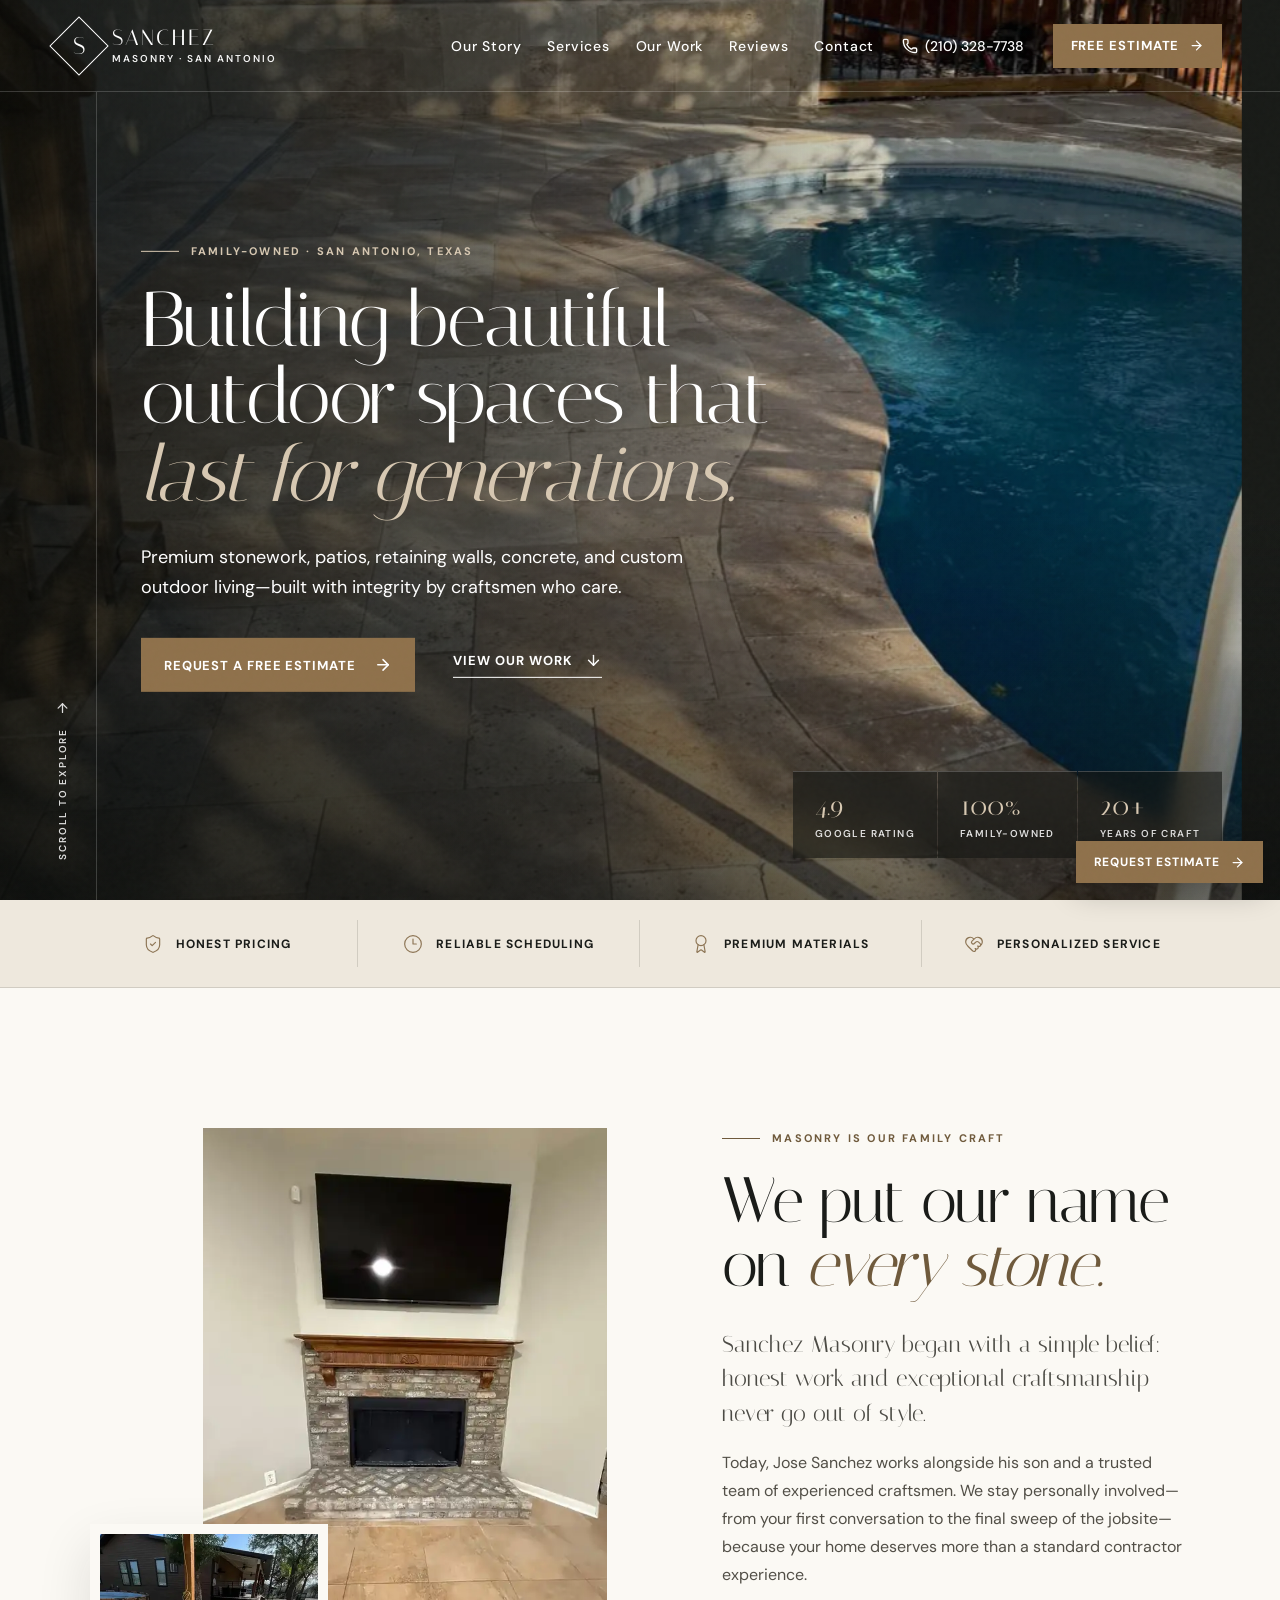
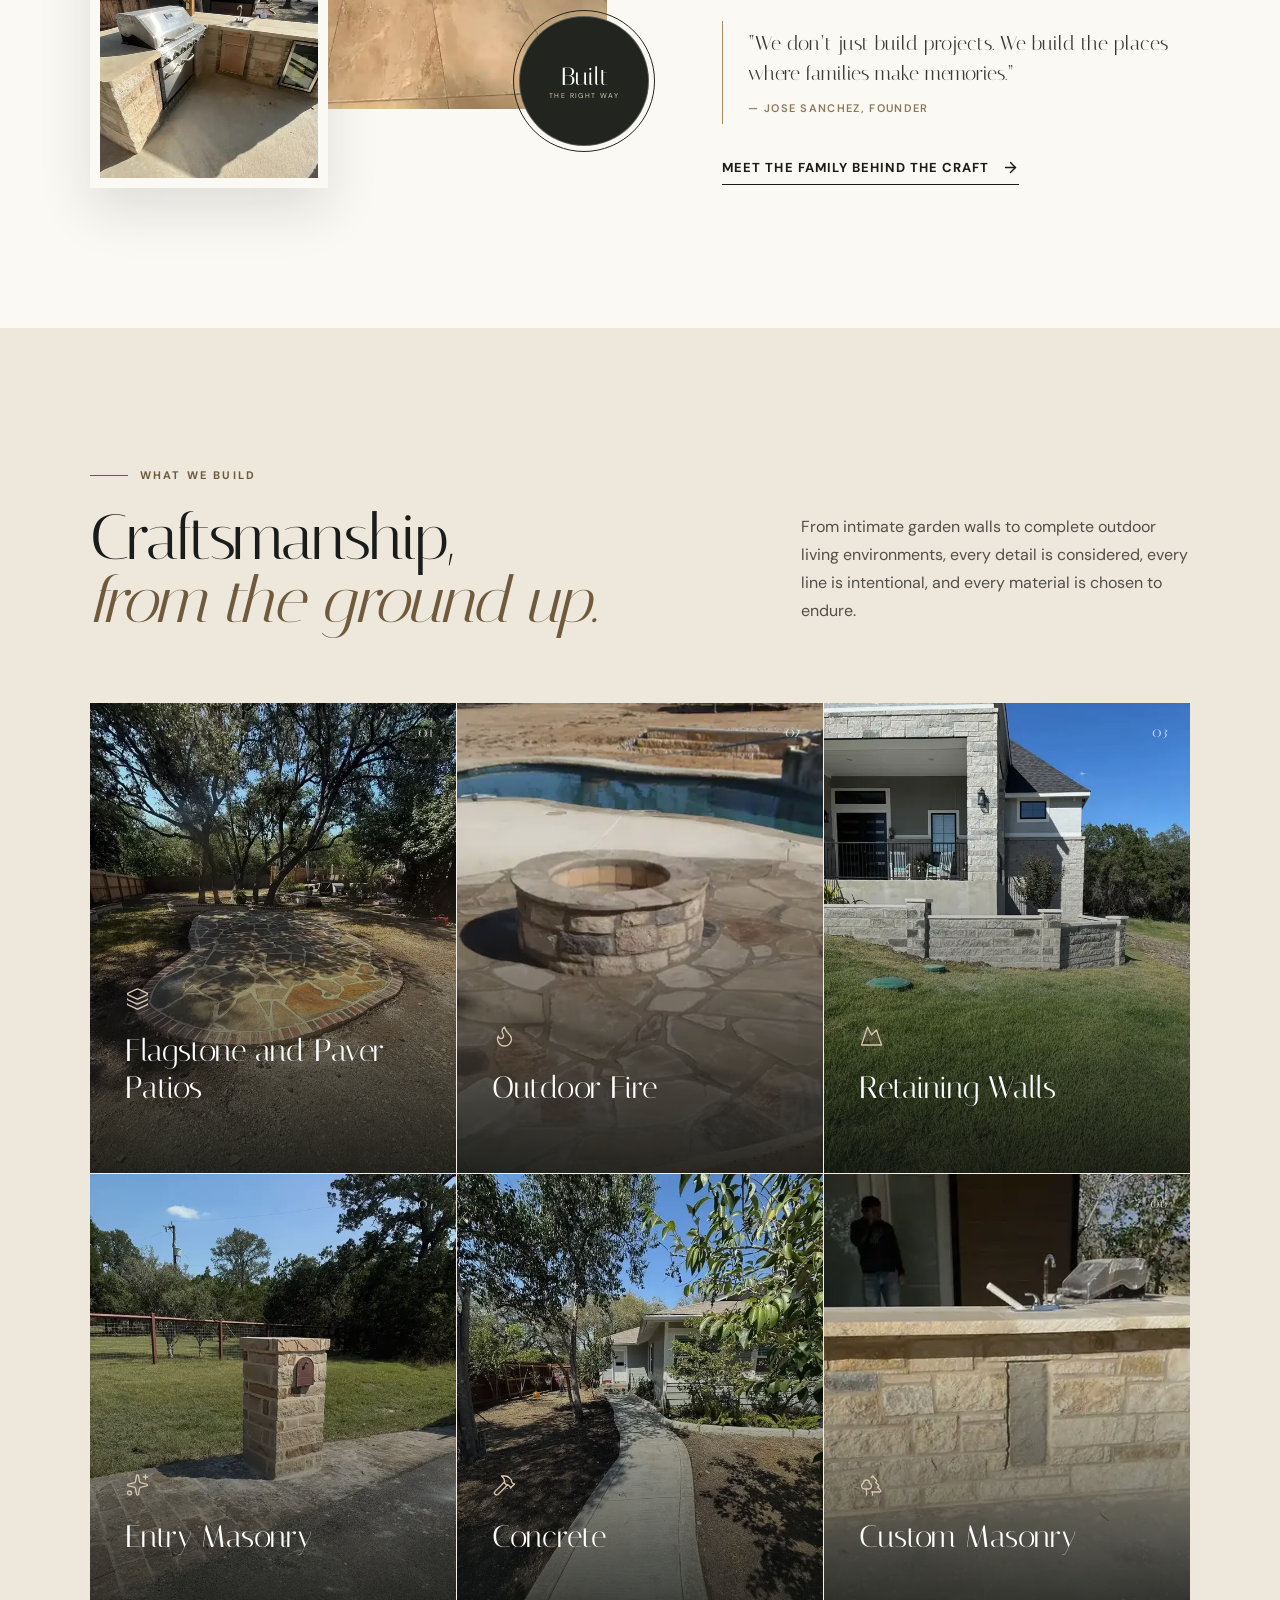
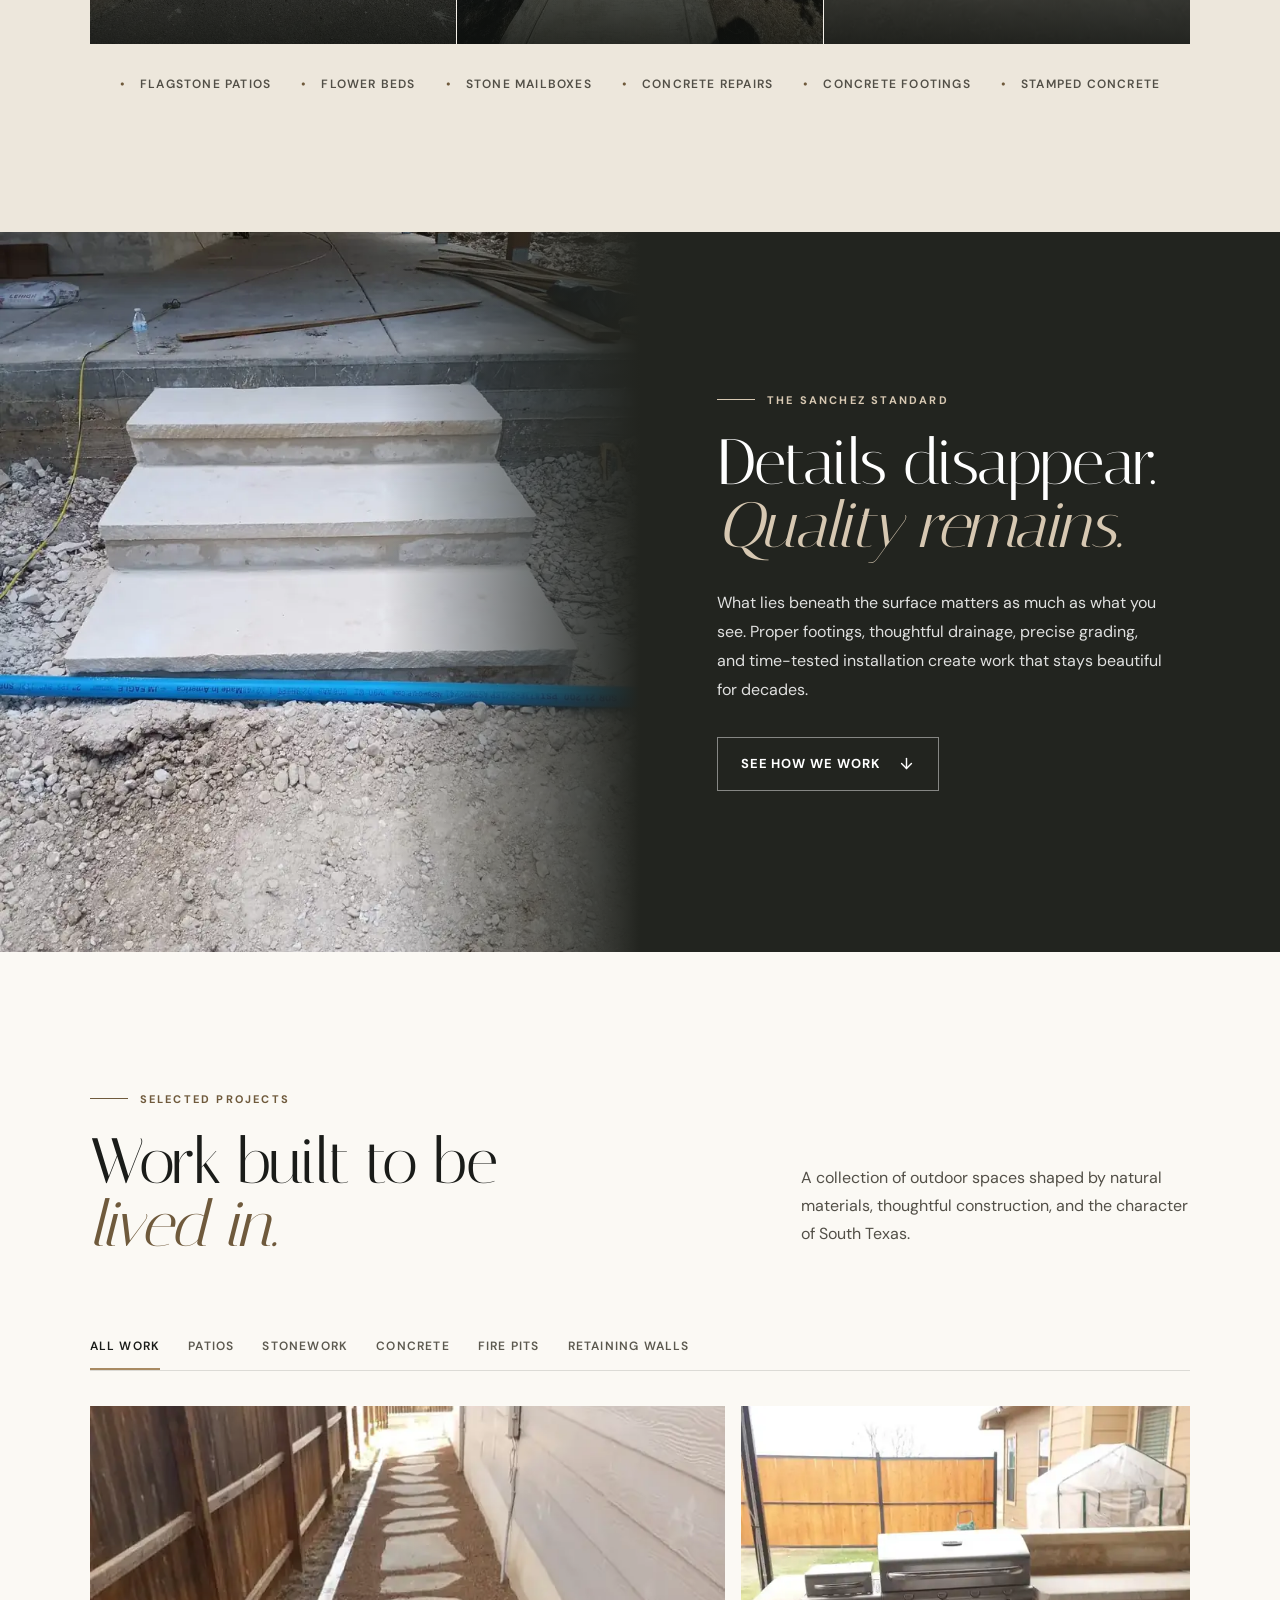
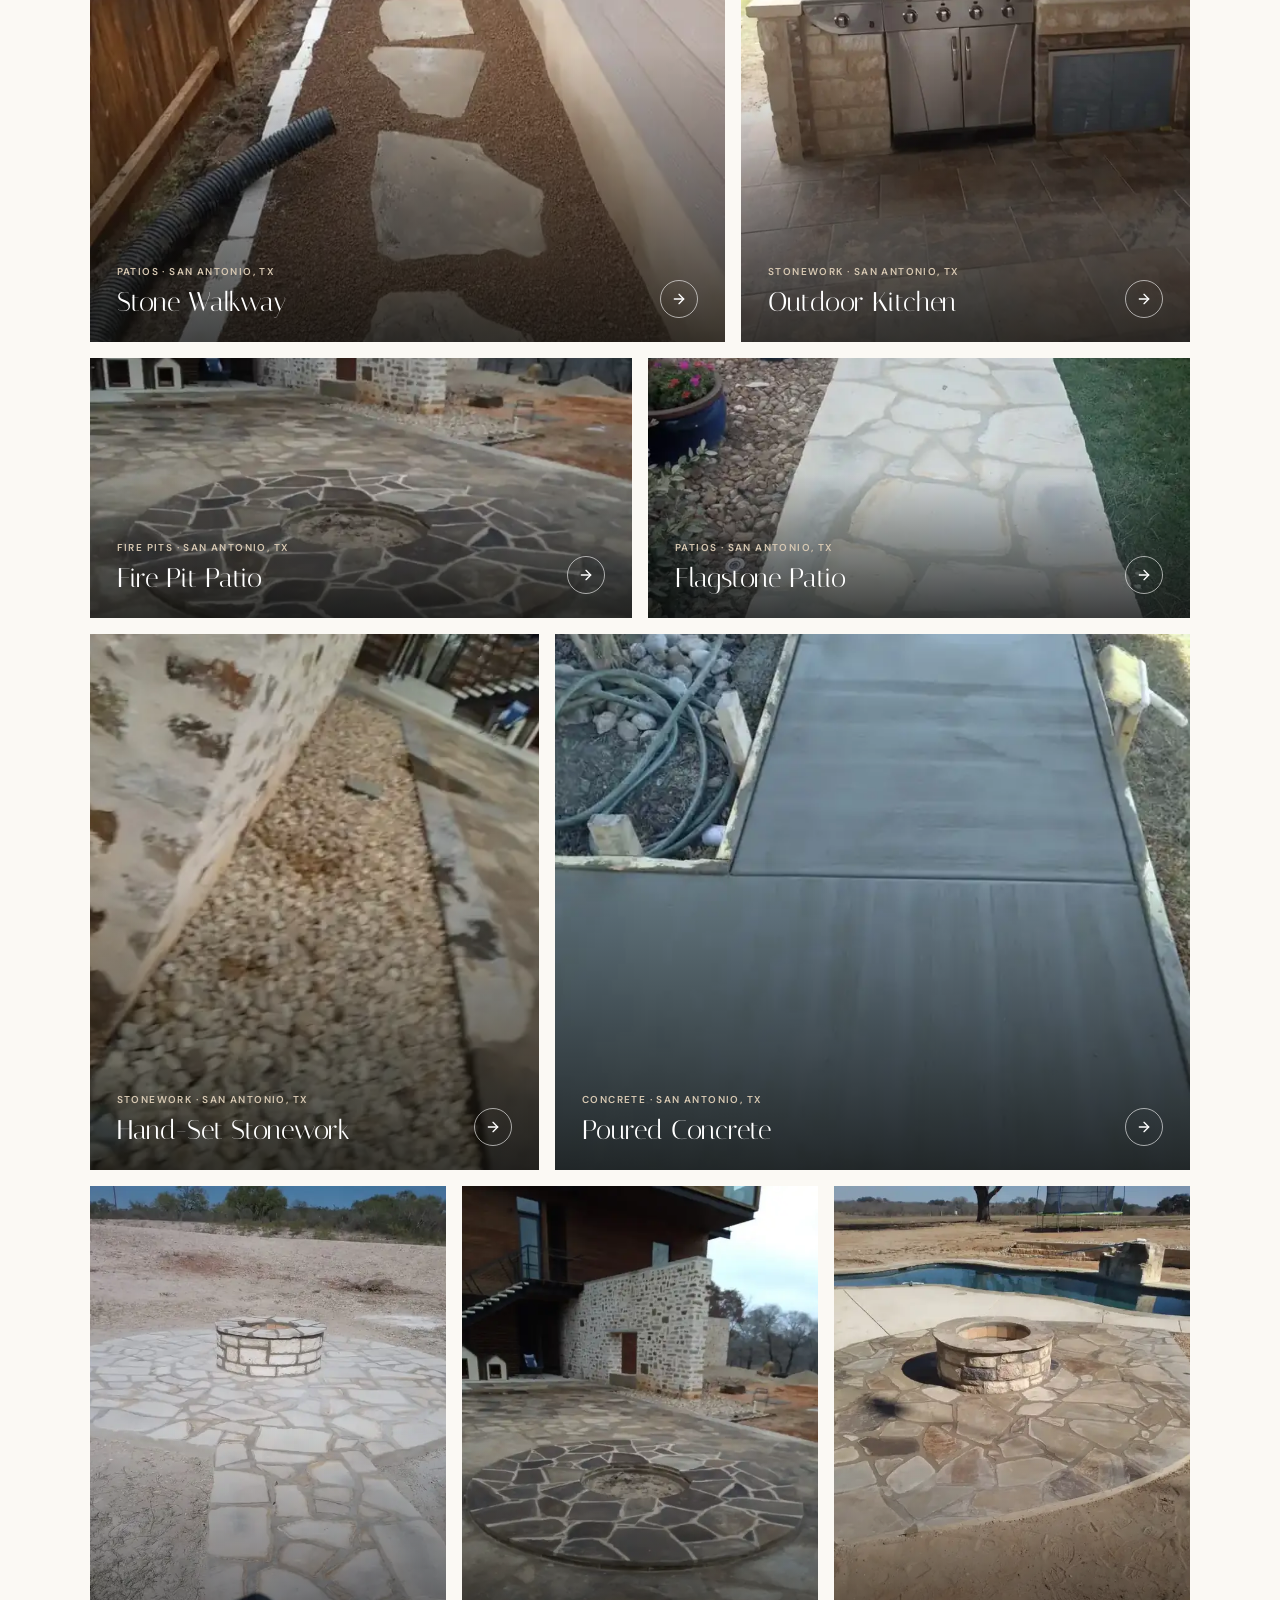
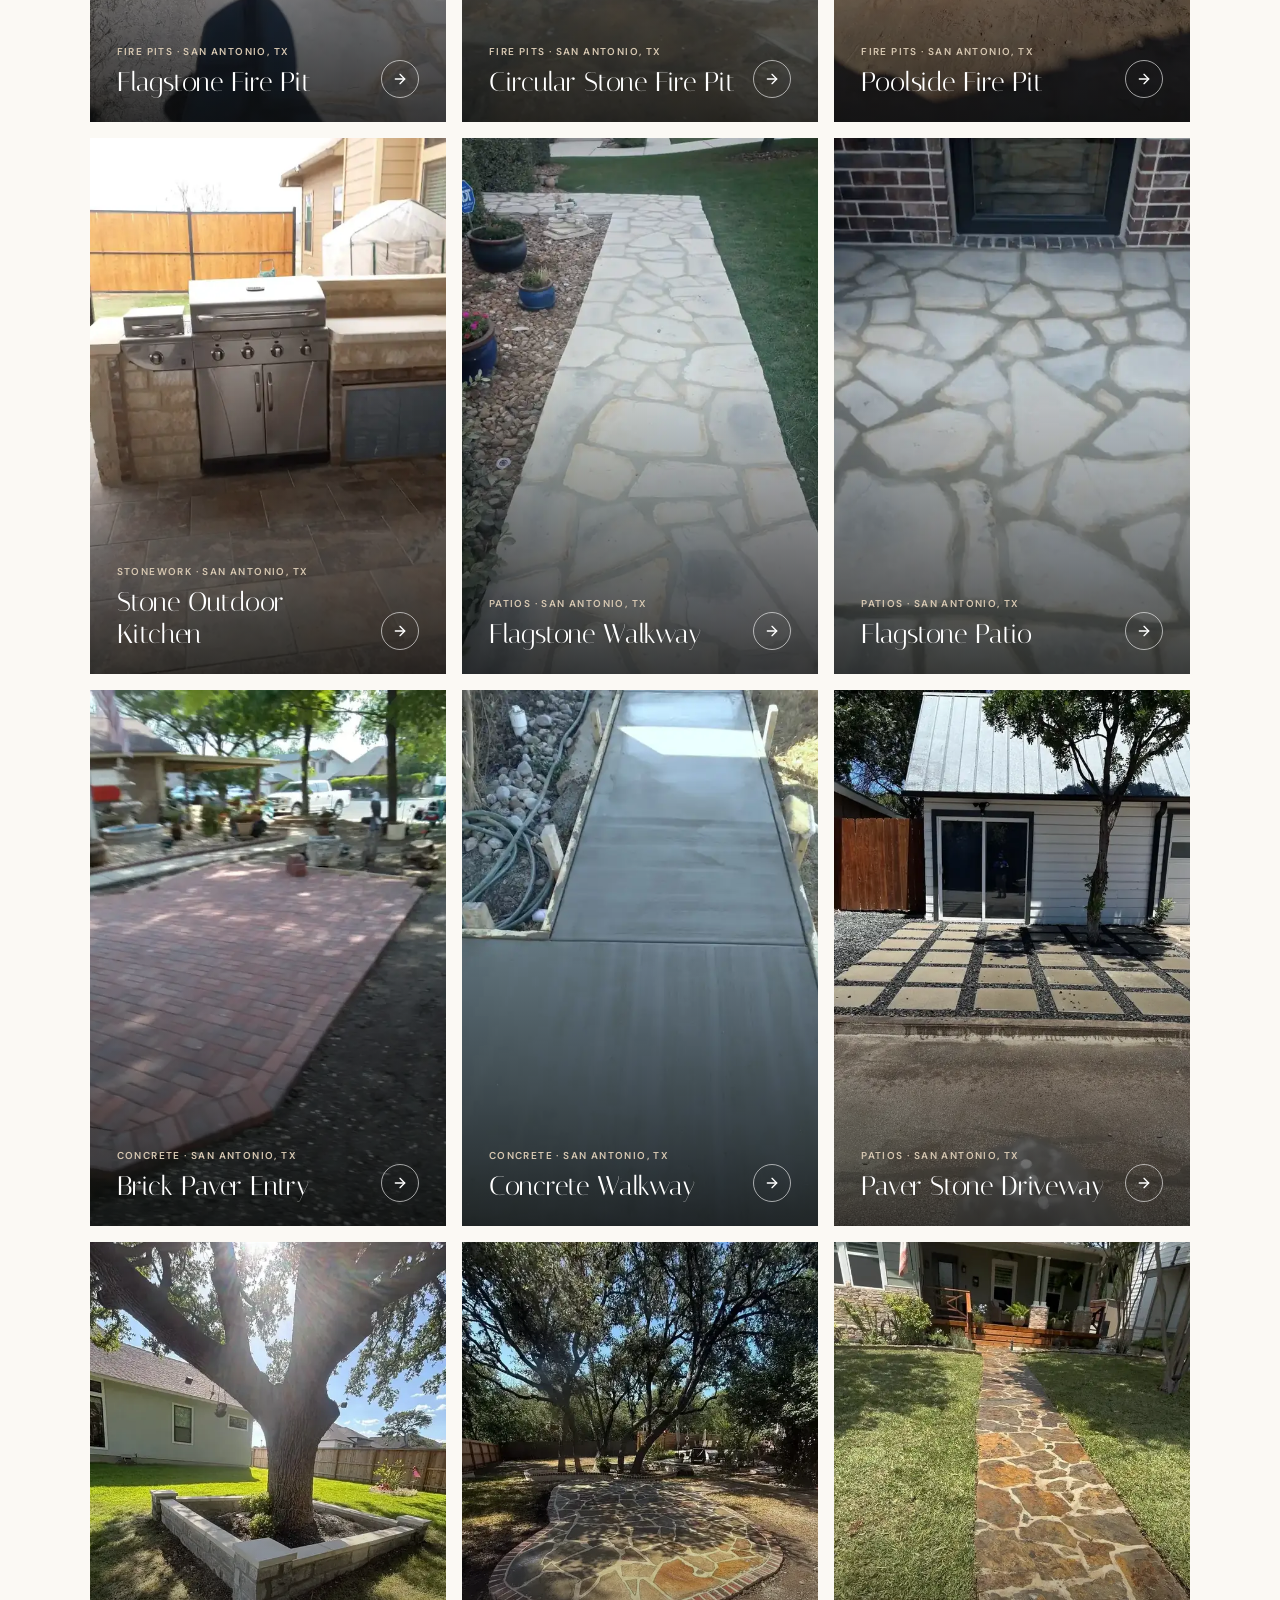
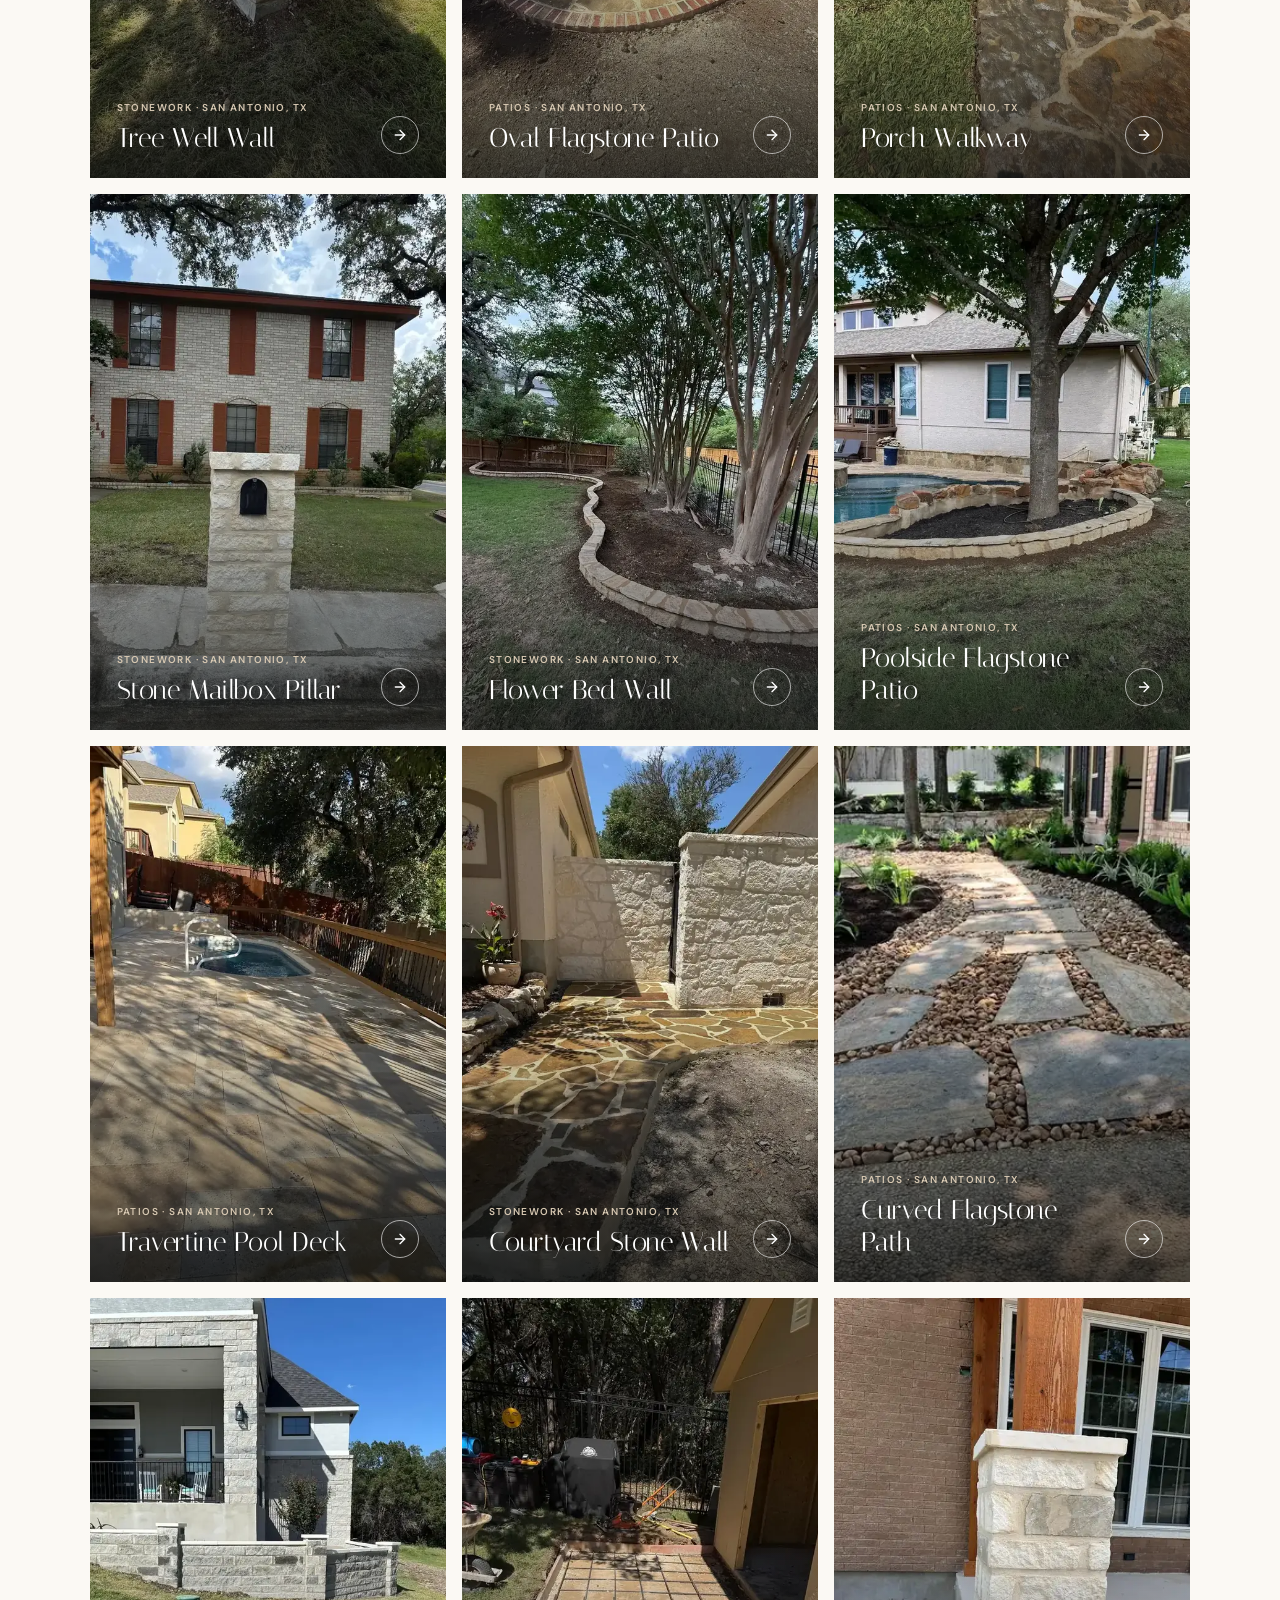
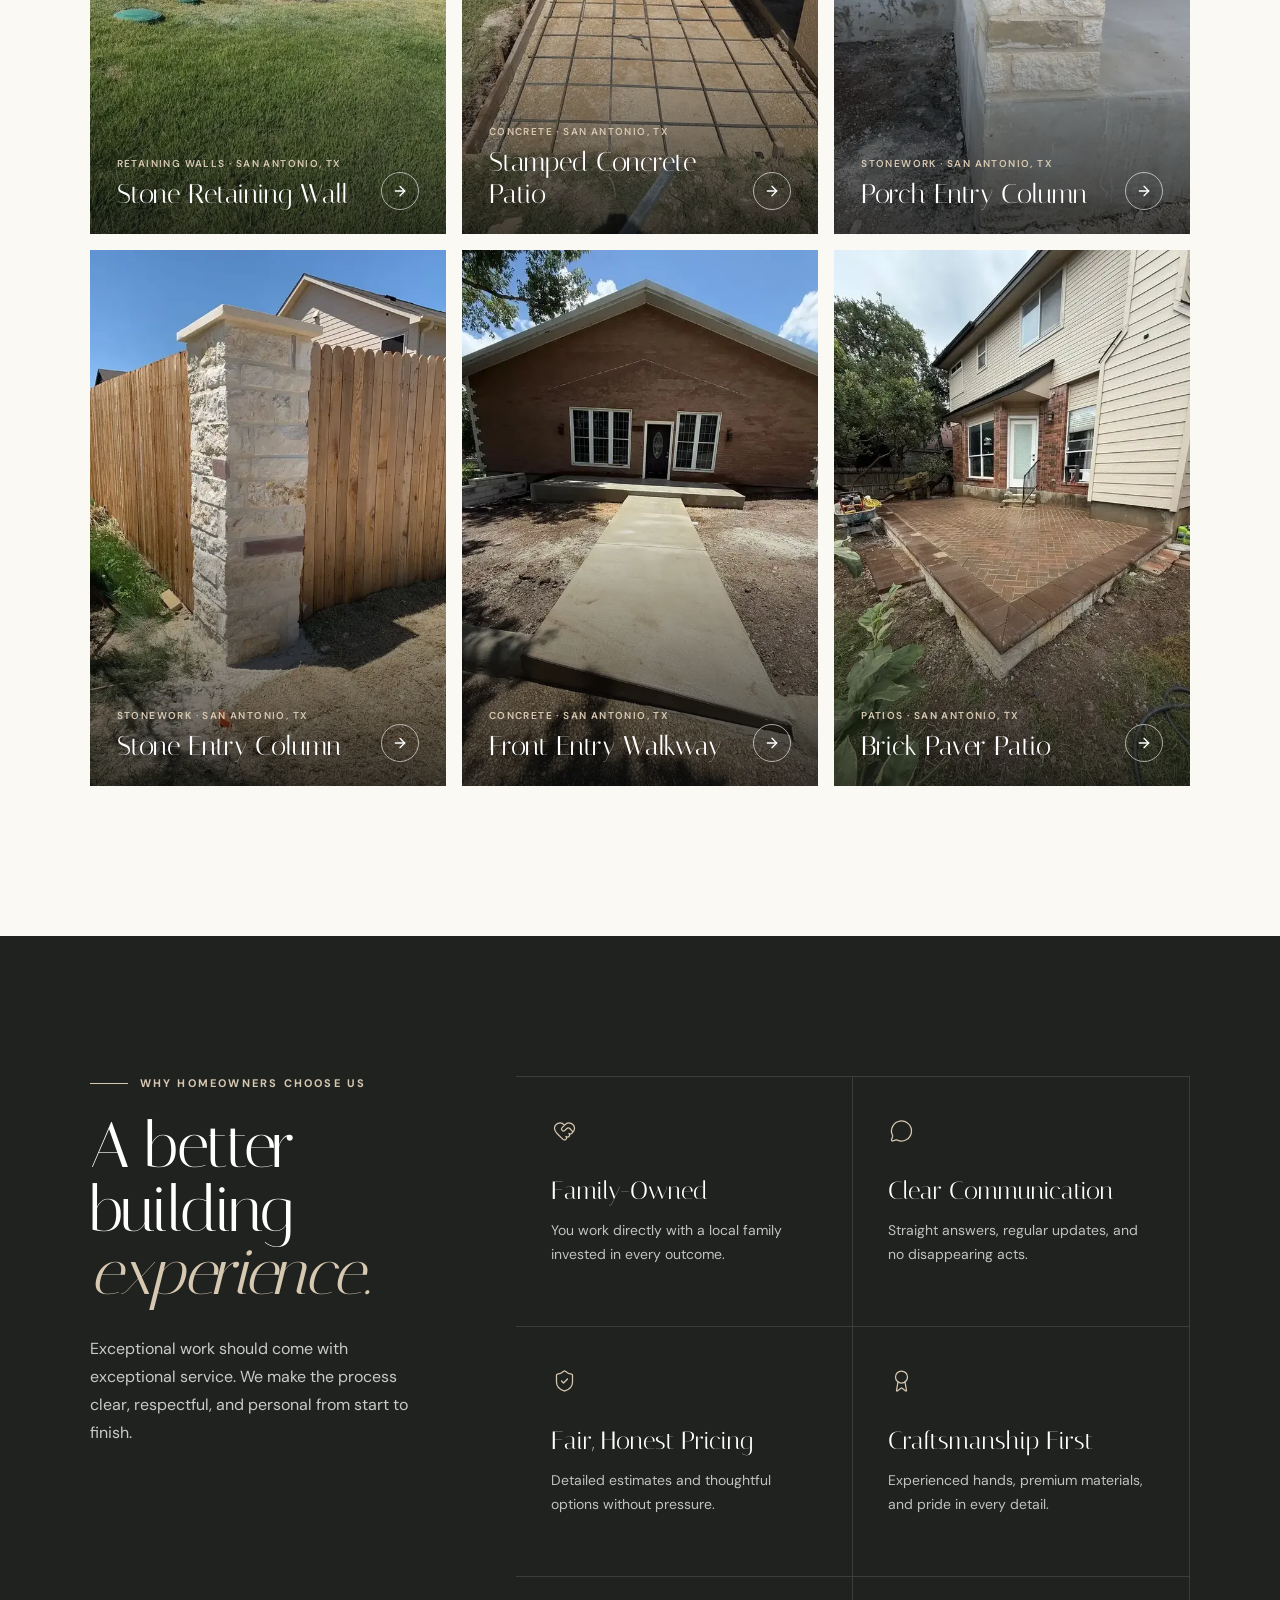
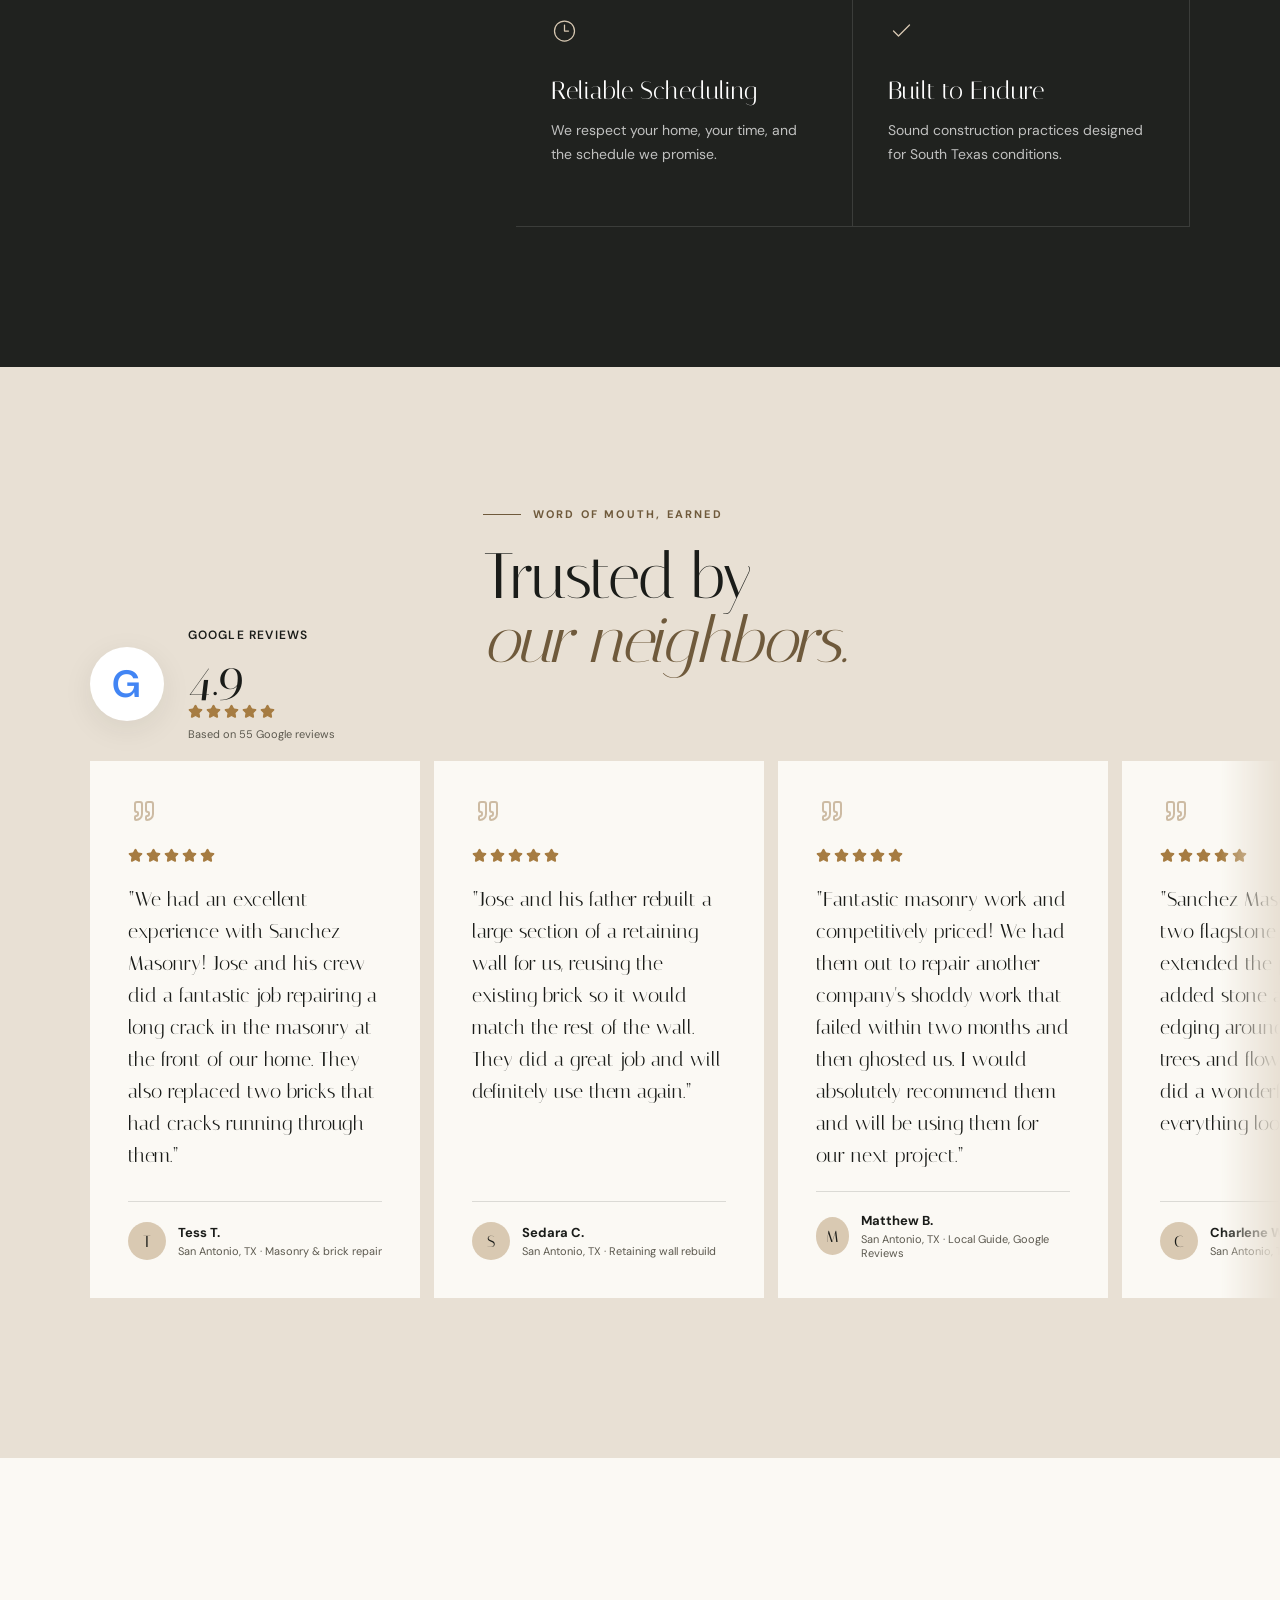
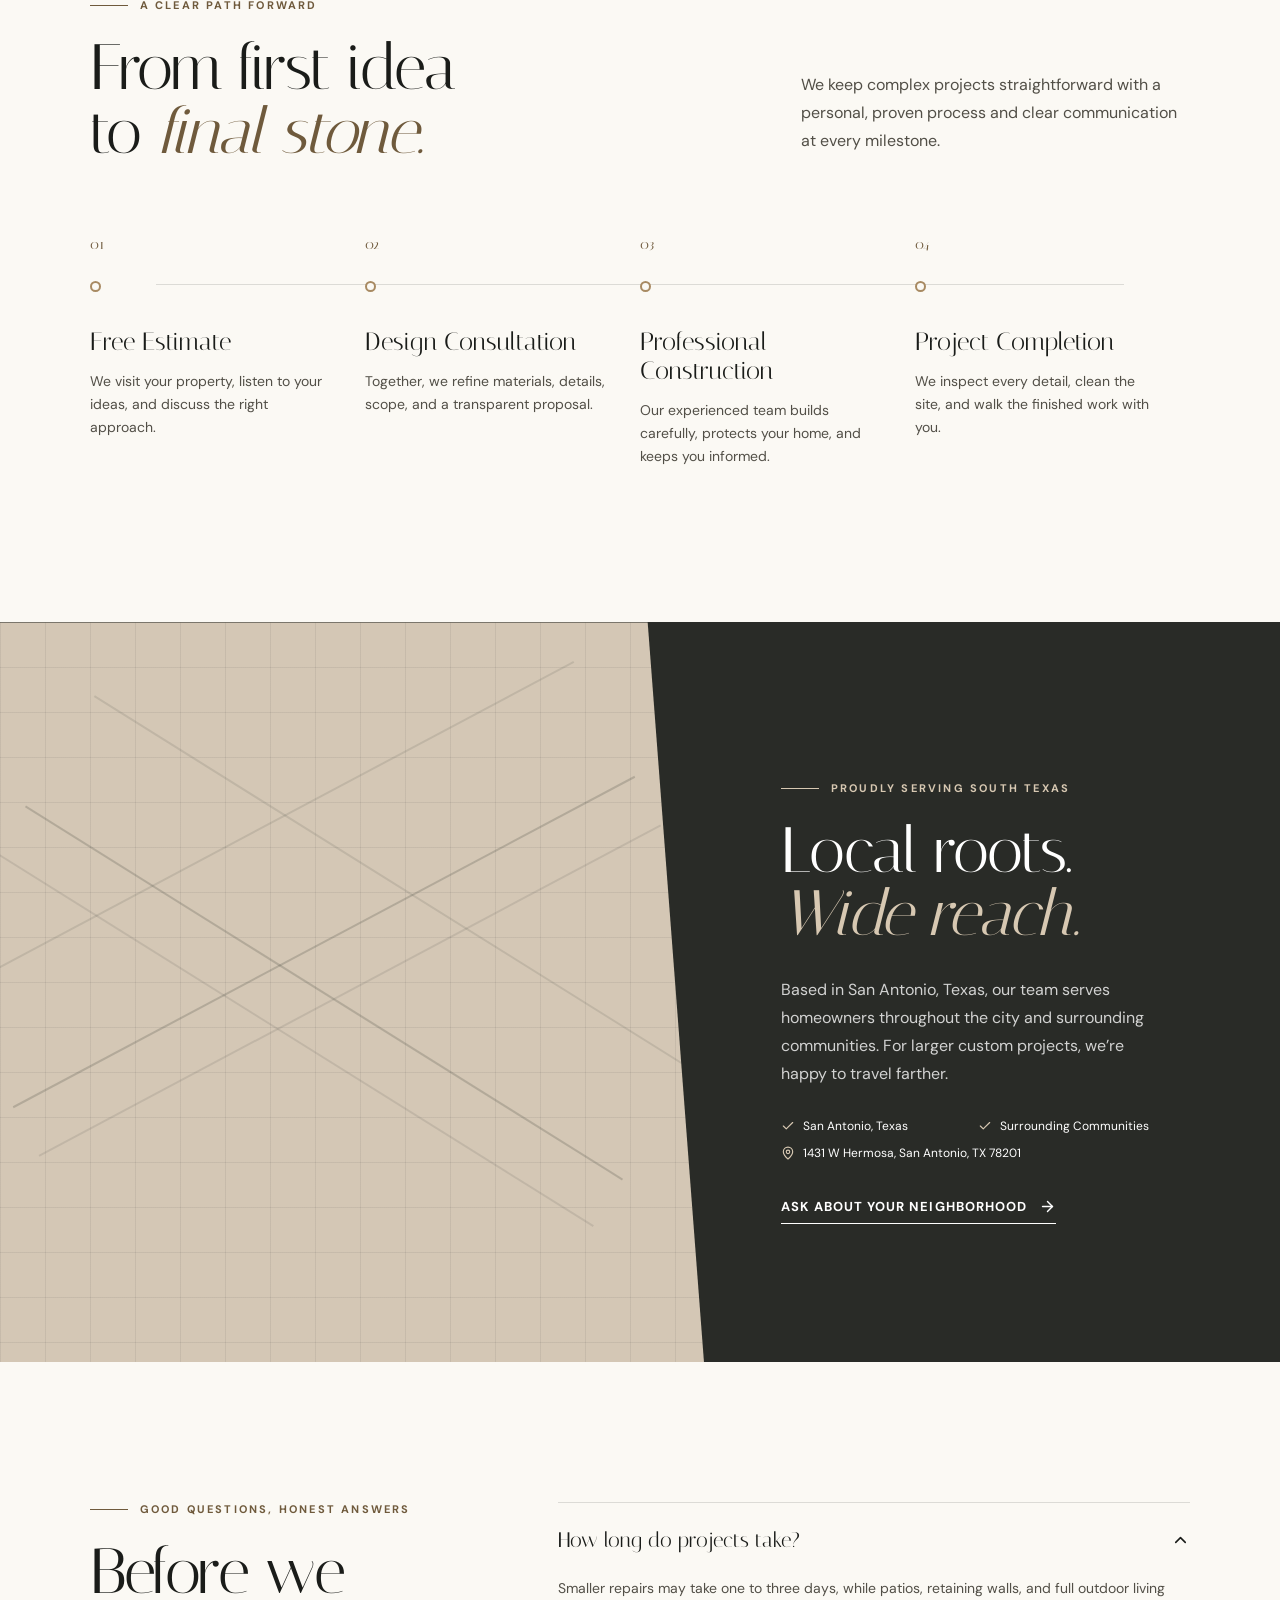
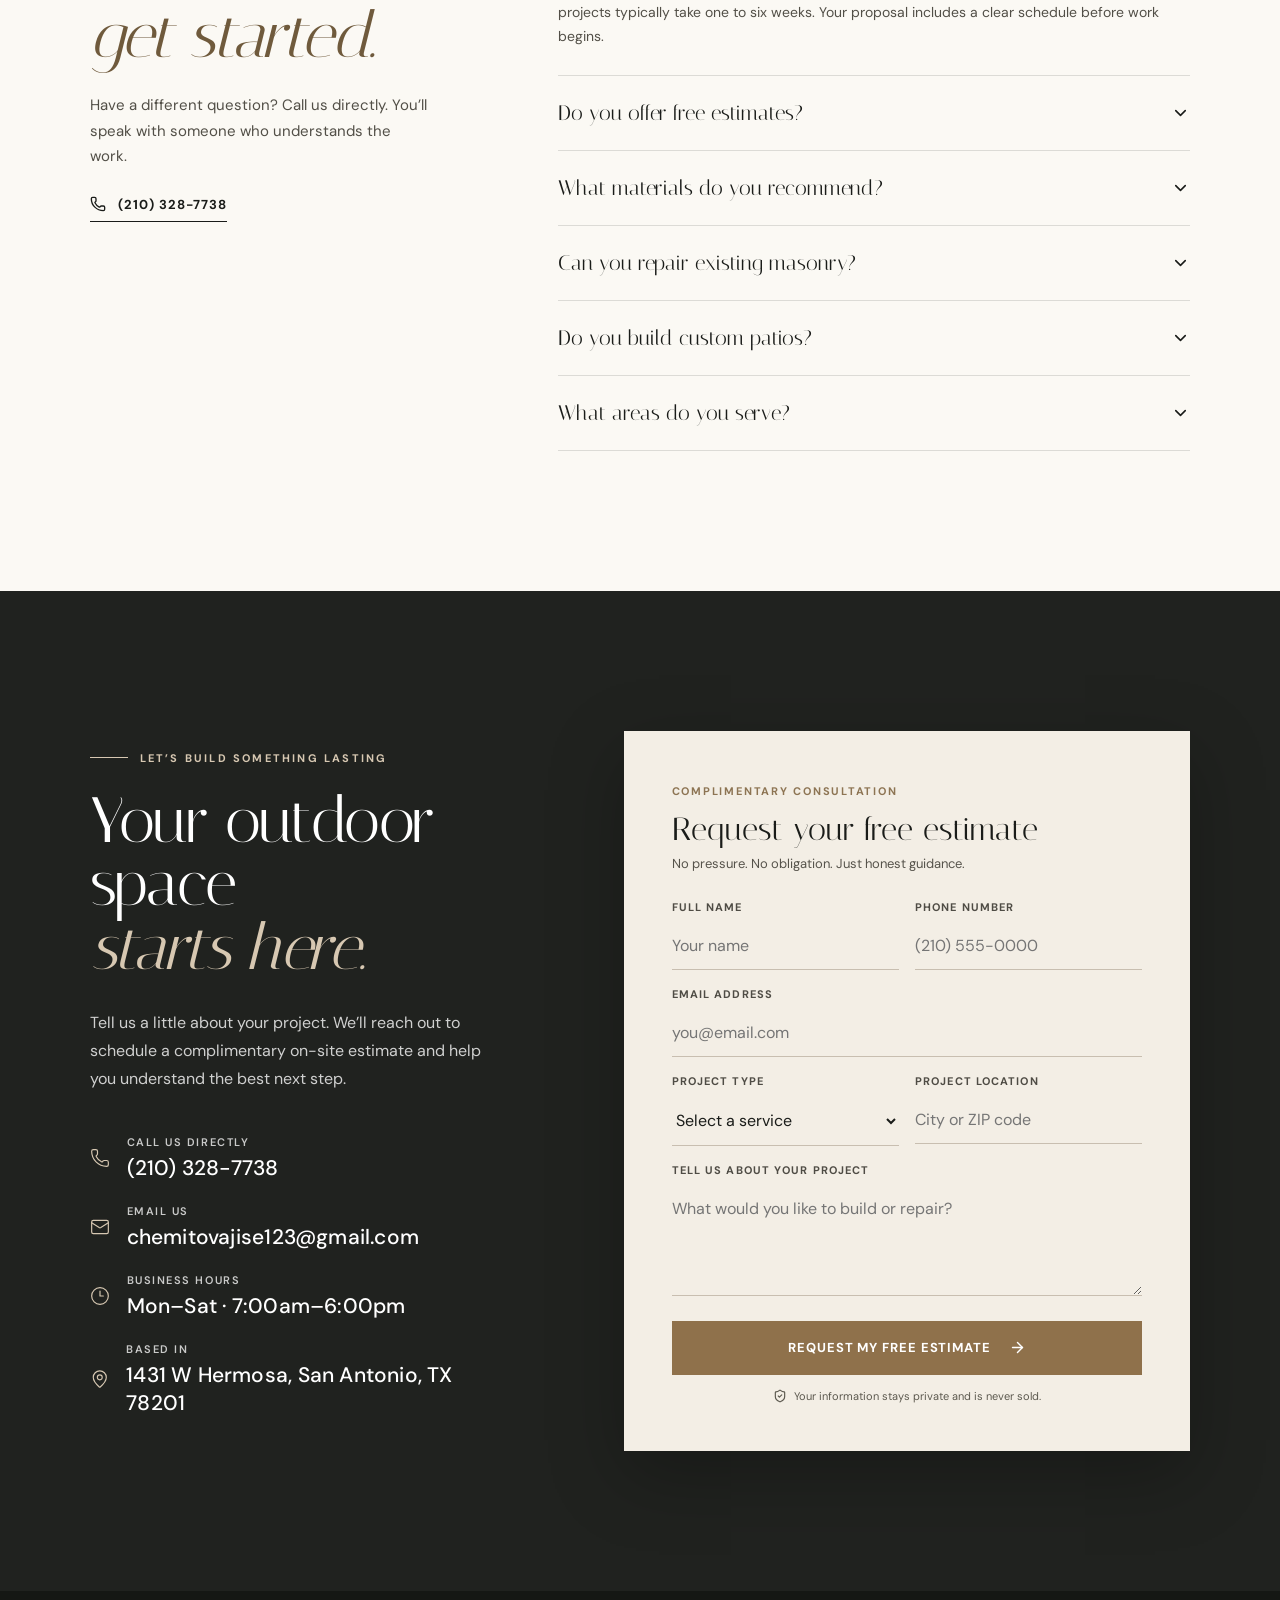
==== index.html @ c7dff93a "Corregir descriptor srcset del hero móvil (decía 700w, el archivo real mide 950px) PageSpeed Insight" ====
<!DOCTYPE html>
<html lang="en">
<head>
<meta charset="utf-8"/>
<script>if("scrollRestoration" in history){history.scrollRestoration="manual";}if(location.hash){history.replaceState(null,"",location.pathname+location.search);}window.scrollTo(0,0);window.addEventListener("pageshow",function(){window.scrollTo(0,0);});window.addEventListener("load",function(){window.scrollTo(0,0);});</script>
<!-- Google Tag Manager: replace GTM-XXXXXXX with the real container ID, then uncomment -->
<!--
<script>(function(w,d,s,l,i){w[l]=w[l]||[];w[l].push({'gtm.start':new Date().getTime(),event:'gtm.js'});var f=d.getElementsByTagName(s)[0],j=d.createElement(s),dl=l!='dataLayer'?'&l='+l:'';j.async=true;j.src='https://www.googletagmanager.com/gtm.js?id='+i+dl;f.parentNode.insertBefore(j,f);})(window,document,'script','dataLayer','GTM-XXXXXXX');</script>
-->
<!-- Google Search Console verification: paste the content value Search Console gives you, then uncomment -->
<!-- <meta name="google-site-verification" content="PASTE_VERIFICATION_CODE_HERE"/> -->
<link rel="icon" href="favicon.svg" type="image/svg+xml"/>
<link rel="icon" href="favicon.ico" sizes="any"/>
<link rel="apple-touch-icon" href="apple-touch-icon.png"/>
<meta name="viewport" content="width=device-width, initial-scale=1"/>
<title>Sanchez Masonry | Luxury Masonry Contractor San Antonio</title>
<meta name="description" content="Family-owned San Antonio masonry contractor specializing in stone patios, retaining walls, outdoor fire pits, concrete, and custom outdoor living."/>
<meta name="keywords" content="Masonry Contractor San Antonio, Stone Mason San Antonio, Flagstone Patio San Antonio, Retaining Wall Contractor, Concrete Contractor San Antonio, Stamped Concrete San Antonio, Stone Mailboxes, Outdoor Fire Pits, Custom Masonry"/>
<meta property="og:title" content="Sanchez Masonry | Built to Last for Generations"/>
<meta property="og:description" content="Premium masonry and outdoor construction, proudly serving San Antonio and surrounding communities."/>
<meta property="og:image" content="https://masonrysanchez.com/images/hero-pool-patio.webp"/>
<meta property="og:image:width" content="1200"/>
<meta property="og:image:height" content="744"/>
<meta property="og:url" content="https://masonrysanchez.com/"/>
<meta property="og:site_name" content="Sanchez Masonry"/>
<meta property="og:locale" content="en_US"/>
<meta name="twitter:title" content="Sanchez Masonry | Built to Last for Generations"/>
<meta name="twitter:description" content="Premium masonry and outdoor construction, proudly serving San Antonio and surrounding communities."/>
<meta name="twitter:image" content="https://masonrysanchez.com/images/hero-pool-patio.webp"/>
<meta property="og:type" content="website"/>
<meta name="twitter:card" content="summary_large_image"/>
<meta name="theme-color" content="#191b18"/>
<meta name="robots" content="index, follow"/>
<meta name="geo.region" content="US-TX"/>
<meta name="geo.placename" content="San Antonio"/>
<meta name="geo.position" content="29.4785446;-98.5179220"/>
<meta name="ICBM" content="29.4785446, -98.5179220"/>
<link rel="canonical" href="https://masonrysanchez.com/"/>
<link rel="preload" as="image" href="images/hero-pool-patio.webp" imagesrcset="images/hero-pool-patio-mobile.webp 950w, images/hero-pool-patio.webp 1200w" imagesizes="100vw"/>
<link rel="preconnect" href="https://fonts.googleapis.com"/>
<link rel="preconnect" href="https://fonts.gstatic.com" crossorigin/>
<link rel="preload" as="style" href="https://fonts.googleapis.com/css2?family=DM+Sans:wght@300;400;500;600&family=Italiana&display=swap"/>
<link rel="stylesheet" href="https://fonts.googleapis.com/css2?family=DM+Sans:wght@300;400;500;600&family=Italiana&display=swap" media="print" onload="this.media='all'"/>
<link rel="stylesheet" href="styles.css?v=17"/>
<noscript><link rel="stylesheet" href="https://fonts.googleapis.com/css2?family=DM+Sans:wght@300;400;500;600&family=Italiana&display=swap"/><style>.reveal{opacity:1!important;transform:none!important}</style></noscript>
<script type="application/ld+json">{"@context":"https://schema.org","@type":"HomeAndConstructionBusiness","@id":"https://masonrysanchez.com/#business","name":"Sanchez Masonry","description":"Family-owned masonry and outdoor construction company serving San Antonio, Texas. Specializing in flagstone patios, retaining walls, outdoor fire pits, concrete, and custom stonework.","telephone":"+1-210-328-7738","email":"chemitovajise123@gmail.com","areaServed":["San Antonio, TX","Surrounding Communities"],"address":{"@type":"PostalAddress","streetAddress":"1431 W Hermosa","addressLocality":"San Antonio","addressRegion":"TX","postalCode":"78201","addressCountry":"US"},"geo":{"@type":"GeoCoordinates","latitude":29.4785446,"longitude":-98.517922},"sameAs":["https://www.facebook.com/p/Sanchez-Masonry-61562207041331/","https://www.instagram.com/sanchezmasonrysa/"],"priceRange":"$$$","openingHoursSpecification":{"@type":"OpeningHoursSpecification","dayOfWeek":["Monday","Tuesday","Wednesday","Thursday","Friday","Saturday"],"opens":"07:00","closes":"18:00"},"image":"https://masonrysanchez.com/images/hero-pool-patio.webp","url":"https://masonrysanchez.com/","aggregateRating":{"@type":"AggregateRating","ratingValue":"4.9","reviewCount":"55","bestRating":"5","worstRating":"1"},"hasOfferCatalog":{"@type":"OfferCatalog","name":"Masonry Services","itemListElement":[{"@type":"Offer","itemOffered":{"@type":"Service","name":"Flagstone and Paver Patios","description":"Hand-laid flagstone, travertine, and paver patios built with proper base prep and drainage."}},{"@type":"Offer","itemOffered":{"@type":"Service","name":"Outdoor Fire Pits and Fireplaces","description":"Wood-burning fire pits and fireplaces built to code with stone or brick surrounds."}},{"@type":"Offer","itemOffered":{"@type":"Service","name":"Retaining Walls","description":"Engineered retaining and garden walls built for Texas soil and drainage conditions."}},{"@type":"Offer","itemOffered":{"@type":"Service","name":"Entry Masonry","description":"Stone mailbox pillars, columns, and entry features in matching stone or brick."}},{"@type":"Offer","itemOffered":{"@type":"Service","name":"Concrete","description":"Driveways, walkways, footings, and stamped or stained concrete finishes."}},{"@type":"Offer","itemOffered":{"@type":"Service","name":"Custom Masonry","description":"Custom stonework including outdoor kitchens, fireplaces, and one-of-a-kind features."}},{"@type":"Offer","itemOffered":{"@type":"Service","name":"Masonry & Concrete Repair","description":"Repair of cracked concrete, loose stone, failing mortar, damaged walls, and aging masonry, matched to existing materials."}}]}}</script>
<script type="application/ld+json">{"@context":"https://schema.org","@type":"FAQPage","mainEntity":[{"@type":"Question","name":"How long do projects take?","acceptedAnswer":{"@type":"Answer","text":"Smaller repairs may take one to three days, while patios, retaining walls, and full outdoor living projects typically take one to six weeks. Your proposal includes a clear schedule before work begins."}},{"@type":"Question","name":"Do you offer free estimates?","acceptedAnswer":{"@type":"Answer","text":"Yes. We provide complimentary on-site estimates throughout San Antonio and nearby communities, with honest recommendations and transparent scope."}},{"@type":"Question","name":"What materials do you recommend?","acceptedAnswer":{"@type":"Answer","text":"We select materials around your architecture, performance needs, and budget. Texas limestone, flagstone, concrete, and high-quality manufactured products are common choices."}},{"@type":"Question","name":"Can you repair existing masonry?","acceptedAnswer":{"@type":"Answer","text":"Absolutely. We repair cracked concrete, loose stone, failing mortar, damaged walls, and aging masonry while matching existing materials as closely as possible."}},{"@type":"Question","name":"Do you build custom patios?","acceptedAnswer":{"@type":"Answer","text":"Yes. Every patio can be tailored to your property, from shape and stone selection to seating walls, steps, fire features, and landscape transitions."}},{"@type":"Question","name":"What areas do you serve?","acceptedAnswer":{"@type":"Answer","text":"We serve San Antonio, Texas, and the surrounding communities. Reach out with your ZIP code or neighborhood and we'll confirm right away."}}]}</script>
</head>
<body>
<!-- Google Tag Manager (noscript): uncomment together with the script above -->
<!-- <noscript><iframe src="https://www.googletagmanager.com/ns.html?id=GTM-XXXXXXX" height="0" width="0" style="display:none;visibility:hidden"></iframe></noscript> -->
<main><header class="site-header "><a href="#top" class="brand" aria-label="Sanchez Masonry home"><span class="brand-mark"><span>S</span></span><span class="brand-copy"><strong>Sanchez</strong><small>Masonry · San Antonio</small></span></a><nav class="desktop-nav" aria-label="Main navigation"><a href="#story">Our Story</a><a href="#services">Services</a><a href="#work">Our Work</a><a href="#reviews">Reviews</a><a href="#contact">Contact</a></nav><a class="header-phone" href="tel:+12103287738"><svg xmlns="http://www.w3.org/2000/svg" width="16" height="16" viewBox="0 0 24 24" fill="none" stroke="currentColor" stroke-width="2" stroke-linecap="round" stroke-linejoin="round" class="lucide lucide-phone" aria-hidden="true"><path d="M13.832 16.568a1 1 0 0 0 1.213-.303l.355-.465A2 2 0 0 1 17 15h3a2 2 0 0 1 2 2v3a2 2 0 0 1-2 2A18 18 0 0 1 2 4a2 2 0 0 1 2-2h3a2 2 0 0 1 2 2v3a2 2 0 0 1-.8 1.6l-.468.351a1 1 0 0 0-.292 1.233 14 14 0 0 0 6.392 6.384"></path></svg> (210) 328-7738</a><a class="button button-small desktop-cta" href="#contact">Free Estimate <svg xmlns="http://www.w3.org/2000/svg" width="15" height="15" viewBox="0 0 24 24" fill="none" stroke="currentColor" stroke-width="2" stroke-linecap="round" stroke-linejoin="round" class="lucide lucide-arrow-right" aria-hidden="true"><path d="M5 12h14"></path><path d="m12 5 7 7-7 7"></path></svg></a><button class="menu-toggle" aria-label="Toggle navigation"><svg xmlns="http://www.w3.org/2000/svg" width="24" height="24" viewBox="0 0 24 24" fill="none" stroke="currentColor" stroke-width="2" stroke-linecap="round" stroke-linejoin="round" class="lucide lucide-menu" aria-hidden="true"><path d="M4 5h16"></path><path d="M4 12h16"></path><path d="M4 19h16"></path></svg></button><nav class="mobile-nav" aria-label="Mobile navigation"><a href="#story">Our Story</a><a href="#services">Services</a><a href="#work">Our Work</a><a href="#reviews">Reviews</a><a href="#contact">Contact</a></nav></header><section class="hero" id="top"><img class="hero-image" src="images/hero-pool-patio.webp" srcset="images/hero-pool-patio-mobile.webp 950w, images/hero-pool-patio.webp 1200w" sizes="100vw" alt="Custom travertine pool patio built by Sanchez Masonry in San Antonio"/><div class="hero-shade"></div><div class="hero-rule"></div><div class="hero-content"><div class="eyebrow light"><span></span> Family-owned · San Antonio, Texas</div><h1>Building beautiful<br/>outdoor spaces that<br/><em>last for generations.</em></h1><p>Premium stonework, patios, retaining walls, concrete, and custom outdoor living—built with integrity by craftsmen who care.</p><div class="hero-actions"><a href="#contact" class="button">Request a Free Estimate <svg xmlns="http://www.w3.org/2000/svg" width="18" height="18" viewBox="0 0 24 24" fill="none" stroke="currentColor" stroke-width="2" stroke-linecap="round" stroke-linejoin="round" class="lucide lucide-arrow-right" aria-hidden="true"><path d="M5 12h14"></path><path d="m12 5 7 7-7 7"></path></svg></a><a href="#work" class="text-link light-link">View our work <svg xmlns="http://www.w3.org/2000/svg" width="17" height="17" viewBox="0 0 24 24" fill="none" stroke="currentColor" stroke-width="2" stroke-linecap="round" stroke-linejoin="round" class="lucide lucide-arrow-down" aria-hidden="true"><path d="M12 5v14"></path><path d="m19 12-7 7-7-7"></path></svg></a></div></div><div class="hero-proof"><div><strong>4.9</strong><span>Google rating</span></div><div><strong>100%</strong><span>Family-owned</span></div><div><strong>20+</strong><span>Years of craft</span></div></div><div class="scroll-note">Scroll to explore <svg xmlns="http://www.w3.org/2000/svg" width="15" height="15" viewBox="0 0 24 24" fill="none" stroke="currentColor" stroke-width="2" stroke-linecap="round" stroke-linejoin="round" class="lucide lucide-arrow-down" aria-hidden="true"><path d="M12 5v14"></path><path d="m19 12-7 7-7-7"></path></svg></div></section><section class="trust-strip" aria-label="Company promises"><span><svg xmlns="http://www.w3.org/2000/svg" width="24" height="24" viewBox="0 0 24 24" fill="none" stroke="currentColor" stroke-width="2" stroke-linecap="round" stroke-linejoin="round" class="lucide lucide-shield-check" aria-hidden="true"><path d="M20 13c0 5-3.5 7.5-7.66 8.95a1 1 0 0 1-.67-.01C7.5 20.5 4 18 4 13V6a1 1 0 0 1 1-1c2 0 4.5-1.2 6.24-2.72a1.17 1.17 0 0 1 1.52 0C14.51 3.81 17 5 19 5a1 1 0 0 1 1 1z"></path><path d="m9 12 2 2 4-4"></path></svg> Honest pricing</span><span><svg xmlns="http://www.w3.org/2000/svg" width="24" height="24" viewBox="0 0 24 24" fill="none" stroke="currentColor" stroke-width="2" stroke-linecap="round" stroke-linejoin="round" class="lucide lucide-clock3 lucide-clock-3" aria-hidden="true"><circle cx="12" cy="12" r="10"></circle><path d="M12 6v6h4"></path></svg> Reliable scheduling</span><span><svg xmlns="http://www.w3.org/2000/svg" width="24" height="24" viewBox="0 0 24 24" fill="none" stroke="currentColor" stroke-width="2" stroke-linecap="round" stroke-linejoin="round" class="lucide lucide-award" aria-hidden="true"><path d="m15.477 12.89 1.515 8.526a.5.5 0 0 1-.81.47l-3.58-2.687a1 1 0 0 0-1.197 0l-3.586 2.686a.5.5 0 0 1-.81-.469l1.514-8.526"></path><circle cx="12" cy="8" r="6"></circle></svg> Premium materials</span><span><svg xmlns="http://www.w3.org/2000/svg" width="24" height="24" viewBox="0 0 24 24" fill="none" stroke="currentColor" stroke-width="2" stroke-linecap="round" stroke-linejoin="round" class="lucide lucide-heart-handshake" aria-hidden="true"><path d="M19.414 14.414C21 12.828 22 11.5 22 9.5a5.5 5.5 0 0 0-9.591-3.676.6.6 0 0 1-.818.001A5.5 5.5 0 0 0 2 9.5c0 2.3 1.5 4 3 5.5l5.535 5.362a2 2 0 0 0 2.879.052 2.12 2.12 0 0 0-.004-3 2.124 2.124 0 1 0 3-3 2.124 2.124 0 0 0 3.004 0 2 2 0 0 0 0-2.828l-1.881-1.882a2.41 2.41 0 0 0-3.409 0l-1.71 1.71a2 2 0 0 1-2.828 0 2 2 0 0 1 0-2.828l2.823-2.762"></path></svg> Personalized service</span></section><section class="section story" id="story"><div class="story-images reveal"><div class="story-image-main"><img src="images/story-main-fireplace.webp" srcset="images/story-main-fireplace-small.webp 650w, images/story-main-fireplace.webp 825w" sizes="(max-width:780px) 50vw, 33vw" alt="Custom stone fireplace built by Sanchez Masonry"/></div><div class="story-image-float"><img src="images/story-float-outdoor-kitchen2.webp" srcset="images/story-float-outdoor-kitchen2-small.webp 650w, images/story-float-outdoor-kitchen2.webp 1100w" sizes="(max-width:780px) 50vw, 33vw" alt="Finished outdoor kitchen with built-in grill, San Antonio"/></div><div class="experience-seal"><strong>Built</strong><span>the right way</span></div></div><div class="story-copy reveal"><div class="eyebrow"><span></span> Masonry is our family craft</div><h2>We put our name<br/>on <em>every stone.</em></h2><p class="lead">Sanchez Masonry began with a simple belief: honest work and exceptional craftsmanship never go out of style.</p><p>Today, Jose Sanchez works alongside his son and a trusted team of experienced craftsmen. We stay personally involved—from your first conversation to the final sweep of the jobsite—because your home deserves more than a standard contractor experience.</p><blockquote>“We don’t just build projects. We build the places where families make memories.”<cite>— Jose Sanchez, Founder</cite></blockquote><a href="#contact" class="text-link">Meet the family behind the craft <svg xmlns="http://www.w3.org/2000/svg" width="17" height="17" viewBox="0 0 24 24" fill="none" stroke="currentColor" stroke-width="2" stroke-linecap="round" stroke-linejoin="round" class="lucide lucide-arrow-right" aria-hidden="true"><path d="M5 12h14"></path><path d="m12 5 7 7-7 7"></path></svg></a></div></section><section class="section services" id="services"><div class="section-heading"><div><div class="eyebrow"><span></span> What we build</div><h2>Craftsmanship,<br/><em>from the ground up.</em></h2></div><p>From intimate garden walls to complete outdoor living environments, every detail is considered, every line is intentional, and every material is chosen to endure.</p></div><div class="service-grid"><article class="service-card"><div class="service-flip"><div class="service-face service-face-front"><img src="images/gallery-oval-patio.webp" srcset="images/gallery-oval-patio-small.webp 650w, images/gallery-oval-patio.webp 825w" sizes="(max-width:780px) 50vw, 33vw" alt="Flagstone and Paver Patios" loading="lazy"/><div class="service-overlay"></div><div class="service-number">01</div><div class="service-content"><svg xmlns="http://www.w3.org/2000/svg" width="24" height="24" viewBox="0 0 24 24" fill="none" stroke="currentColor" stroke-width="2" stroke-linecap="round" stroke-linejoin="round" class="lucide lucide-layers" aria-hidden="true"><path d="M12.83 2.18a2 2 0 0 0-1.66 0L2.6 6.08a1 1 0 0 0 0 1.83l8.58 3.91a2 2 0 0 0 1.66 0l8.58-3.9a1 1 0 0 0 0-1.83z"></path><path d="M2 12a1 1 0 0 0 .58.91l8.6 3.91a2 2 0 0 0 1.65 0l8.58-3.9A1 1 0 0 0 22 12"></path><path d="M2 17a1 1 0 0 0 .58.91l8.6 3.91a2 2 0 0 0 1.65 0l8.58-3.9A1 1 0 0 0 22 17"></path></svg><h3>Flagstone and Paver Patios</h3><p>Hand-laid patios shaped around the way your family lives, gathers, and entertains.</p><span class="service-explore" role="button" tabindex="0">Explore service <svg xmlns="http://www.w3.org/2000/svg" width="15" height="15" viewBox="0 0 24 24" fill="none" stroke="currentColor" stroke-width="2" stroke-linecap="round" stroke-linejoin="round" class="lucide lucide-arrow-right" aria-hidden="true"><path d="M5 12h14"></path><path d="m12 5 7 7-7 7"></path></svg></span></div></div><div class="service-face service-face-back"><svg xmlns="http://www.w3.org/2000/svg" width="24" height="24" viewBox="0 0 24 24" fill="none" stroke="currentColor" stroke-width="2" stroke-linecap="round" stroke-linejoin="round" class="lucide lucide-layers" aria-hidden="true"><path d="M12.83 2.18a2 2 0 0 0-1.66 0L2.6 6.08a1 1 0 0 0 0 1.83l8.58 3.91a2 2 0 0 0 1.66 0l8.58-3.9a1 1 0 0 0 0-1.83z"></path><path d="M2 12a1 1 0 0 0 .58.91l8.6 3.91a2 2 0 0 0 1.65 0l8.58-3.9A1 1 0 0 0 22 12"></path><path d="M2 17a1 1 0 0 0 .58.91l8.6 3.91a2 2 0 0 0 1.65 0l8.58-3.9A1 1 0 0 0 22 17"></path></svg><h3>Flagstone and Paver Patios</h3><p>Every patio starts with proper excavation, base, and drainage — then flagstone, travertine, or pavers set by hand so the surface stays level and beautiful for decades, not just the first season.</p><button type="button" class="service-back-btn"><svg xmlns="http://www.w3.org/2000/svg" width="15" height="15" viewBox="0 0 24 24" fill="none" stroke="currentColor" stroke-width="2" stroke-linecap="round" stroke-linejoin="round" class="lucide lucide-arrow-right" aria-hidden="true"><path d="M5 12h14"></path><path d="m12 5 7 7-7 7"></path></svg> Back</button></div></div></article><article class="service-card"><div class="service-flip"><div class="service-face service-face-front"><img src="images/hero-firepit-patio.webp" srcset="images/hero-firepit-patio-small.webp 650w, images/hero-firepit-patio.webp 1200w" sizes="(max-width:780px) 50vw, 33vw" alt="Outdoor Fire" loading="lazy"/><div class="service-overlay"></div><div class="service-number">02</div><div class="service-content"><svg xmlns="http://www.w3.org/2000/svg" width="24" height="24" viewBox="0 0 24 24" fill="none" stroke="currentColor" stroke-width="2" stroke-linecap="round" stroke-linejoin="round" class="lucide lucide-flame" aria-hidden="true"><path d="M12 3q1 4 4 6.5t3 5.5a1 1 0 0 1-14 0 5 5 0 0 1 1-3 1 1 0 0 0 5 0c0-2-1.5-3-1.5-5q0-2 2.5-4"></path></svg><h3>Outdoor Fire</h3><p>Custom fire pits and fireplaces that turn open yards into year-round destinations.</p><span class="service-explore" role="button" tabindex="0">Explore service <svg xmlns="http://www.w3.org/2000/svg" width="15" height="15" viewBox="0 0 24 24" fill="none" stroke="currentColor" stroke-width="2" stroke-linecap="round" stroke-linejoin="round" class="lucide lucide-arrow-right" aria-hidden="true"><path d="M5 12h14"></path><path d="m12 5 7 7-7 7"></path></svg></span></div></div><div class="service-face service-face-back"><svg xmlns="http://www.w3.org/2000/svg" width="24" height="24" viewBox="0 0 24 24" fill="none" stroke="currentColor" stroke-width="2" stroke-linecap="round" stroke-linejoin="round" class="lucide lucide-flame" aria-hidden="true"><path d="M12 3q1 4 4 6.5t3 5.5a1 1 0 0 1-14 0 5 5 0 0 1 1-3 1 1 0 0 0 5 0c0-2-1.5-3-1.5-5q0-2 2.5-4"></path></svg><h3>Outdoor Fire</h3><p>Wood-burning, built to code with a proper footing and a stone or brick surround — designed to be the gathering spot for every cookout, holiday, and quiet evening outside.</p><button type="button" class="service-back-btn"><svg xmlns="http://www.w3.org/2000/svg" width="15" height="15" viewBox="0 0 24 24" fill="none" stroke="currentColor" stroke-width="2" stroke-linecap="round" stroke-linejoin="round" class="lucide lucide-arrow-right" aria-hidden="true"><path d="M5 12h14"></path><path d="m12 5 7 7-7 7"></path></svg> Back</button></div></div></article><article class="service-card"><div class="service-flip"><div class="service-face service-face-front"><img src="images/service-retaining-wall.webp" srcset="images/service-retaining-wall-small.webp 650w, images/service-retaining-wall.webp 824w" sizes="(max-width:780px) 50vw, 33vw" alt="Retaining Walls" loading="lazy"/><div class="service-overlay"></div><div class="service-number">03</div><div class="service-content"><svg xmlns="http://www.w3.org/2000/svg" width="24" height="24" viewBox="0 0 24 24" fill="none" stroke="currentColor" stroke-width="2" stroke-linecap="round" stroke-linejoin="round" class="lucide lucide-mountain" aria-hidden="true"><path d="m8 3 4 8 5-5 5 15H2L8 3z"></path></svg><h3>Retaining Walls</h3><p>Structural solutions engineered for Texas soil and finished with architectural beauty.</p><span class="service-explore" role="button" tabindex="0">Explore service <svg xmlns="http://www.w3.org/2000/svg" width="15" height="15" viewBox="0 0 24 24" fill="none" stroke="currentColor" stroke-width="2" stroke-linecap="round" stroke-linejoin="round" class="lucide lucide-arrow-right" aria-hidden="true"><path d="M5 12h14"></path><path d="m12 5 7 7-7 7"></path></svg></span></div></div><div class="service-face service-face-back"><svg xmlns="http://www.w3.org/2000/svg" width="24" height="24" viewBox="0 0 24 24" fill="none" stroke="currentColor" stroke-width="2" stroke-linecap="round" stroke-linejoin="round" class="lucide lucide-mountain" aria-hidden="true"><path d="m8 3 4 8 5-5 5 15H2L8 3z"></path></svg><h3>Retaining Walls</h3><p>Engineered to handle Texas clay and drainage, these walls hold back slopes and reclaim unusable yard space — finished in natural stone so function looks like architecture.</p><button type="button" class="service-back-btn"><svg xmlns="http://www.w3.org/2000/svg" width="15" height="15" viewBox="0 0 24 24" fill="none" stroke="currentColor" stroke-width="2" stroke-linecap="round" stroke-linejoin="round" class="lucide lucide-arrow-right" aria-hidden="true"><path d="M5 12h14"></path><path d="m12 5 7 7-7 7"></path></svg> Back</button></div></div></article><article class="service-card"><div class="service-flip"><div class="service-face service-face-front"><img src="images/service-entry-pillar.webp" srcset="images/service-entry-pillar-small.webp 650w, images/service-entry-pillar.webp 824w" sizes="(max-width:780px) 50vw, 33vw" alt="Entry Masonry" loading="lazy"/><div class="service-overlay"></div><div class="service-number">04</div><div class="service-content"><svg xmlns="http://www.w3.org/2000/svg" width="24" height="24" viewBox="0 0 24 24" fill="none" stroke="currentColor" stroke-width="2" stroke-linecap="round" stroke-linejoin="round" class="lucide lucide-sparkles" aria-hidden="true"><path d="M11.017 2.814a1 1 0 0 1 1.966 0l1.051 5.558a2 2 0 0 0 1.594 1.594l5.558 1.051a1 1 0 0 1 0 1.966l-5.558 1.051a2 2 0 0 0-1.594 1.594l-1.051 5.558a1 1 0 0 1-1.966 0l-1.051-5.558a2 2 0 0 0-1.594-1.594l-5.558-1.051a1 1 0 0 1 0-1.966l5.558-1.051a2 2 0 0 0 1.594-1.594z"></path><path d="M20 2v4"></path><path d="M22 4h-4"></path><circle cx="4" cy="20" r="2"></circle></svg><h3>Entry Masonry</h3><p>Stone pillars, mailboxes, and entry features that give your property a lasting first impression.</p><span class="service-explore" role="button" tabindex="0">Explore service <svg xmlns="http://www.w3.org/2000/svg" width="15" height="15" viewBox="0 0 24 24" fill="none" stroke="currentColor" stroke-width="2" stroke-linecap="round" stroke-linejoin="round" class="lucide lucide-arrow-right" aria-hidden="true"><path d="M5 12h14"></path><path d="m12 5 7 7-7 7"></path></svg></span></div></div><div class="service-face service-face-back"><svg xmlns="http://www.w3.org/2000/svg" width="24" height="24" viewBox="0 0 24 24" fill="none" stroke="currentColor" stroke-width="2" stroke-linecap="round" stroke-linejoin="round" class="lucide lucide-sparkles" aria-hidden="true"><path d="M11.017 2.814a1 1 0 0 1 1.966 0l1.051 5.558a2 2 0 0 0 1.594 1.594l5.558 1.051a1 1 0 0 1 0 1.966l-5.558 1.051a2 2 0 0 0-1.594 1.594l-1.051 5.558a1 1 0 0 1-1.966 0l-1.051-5.558a2 2 0 0 0-1.594-1.594l-5.558-1.051a1 1 0 0 1 0-1.966l5.558-1.051a2 2 0 0 0 1.594-1.594z"></path><path d="M20 2v4"></path><path d="M22 4h-4"></path><circle cx="4" cy="20" r="2"></circle></svg><h3>Entry Masonry</h3><p>Mailbox pillars, columns, and arches built in matching stone or brick — the kind of detail that makes a property feel finished the moment you pull up.</p><button type="button" class="service-back-btn"><svg xmlns="http://www.w3.org/2000/svg" width="15" height="15" viewBox="0 0 24 24" fill="none" stroke="currentColor" stroke-width="2" stroke-linecap="round" stroke-linejoin="round" class="lucide lucide-arrow-right" aria-hidden="true"><path d="M5 12h14"></path><path d="m12 5 7 7-7 7"></path></svg> Back</button></div></div></article><article class="service-card"><div class="service-flip"><div class="service-face service-face-front"><img src="images/service-concrete2.webp" srcset="images/service-concrete2-small.webp 650w, images/service-concrete2.webp 825w" sizes="(max-width:780px) 50vw, 33vw" alt="Concrete" loading="lazy"/><div class="service-overlay"></div><div class="service-number">05</div><div class="service-content"><svg xmlns="http://www.w3.org/2000/svg" width="24" height="24" viewBox="0 0 24 24" fill="none" stroke="currentColor" stroke-width="2" stroke-linecap="round" stroke-linejoin="round" class="lucide lucide-hammer" aria-hidden="true"><path d="m15 12-9.373 9.373a1 1 0 0 1-3.001-3L12 9"></path><path d="m18 15 4-4"></path><path d="m21.5 11.5-1.914-1.914A2 2 0 0 1 19 8.172v-.344a2 2 0 0 0-.586-1.414l-1.657-1.657A6 6 0 0 0 12.516 3H9l1.243 1.243A6 6 0 0 1 12 8.485V10l2 2h1.172a2 2 0 0 1 1.414.586L18.5 14.5"></path></svg><h3>Concrete</h3><p>Driveways, footings, repairs, and stamped finishes installed with precision from the ground up.</p><span class="service-explore" role="button" tabindex="0">Explore service <svg xmlns="http://www.w3.org/2000/svg" width="15" height="15" viewBox="0 0 24 24" fill="none" stroke="currentColor" stroke-width="2" stroke-linecap="round" stroke-linejoin="round" class="lucide lucide-arrow-right" aria-hidden="true"><path d="M5 12h14"></path><path d="m12 5 7 7-7 7"></path></svg></span></div></div><div class="service-face service-face-back"><svg xmlns="http://www.w3.org/2000/svg" width="24" height="24" viewBox="0 0 24 24" fill="none" stroke="currentColor" stroke-width="2" stroke-linecap="round" stroke-linejoin="round" class="lucide lucide-hammer" aria-hidden="true"><path d="m15 12-9.373 9.373a1 1 0 0 1-3.001-3L12 9"></path><path d="m18 15 4-4"></path><path d="m21.5 11.5-1.914-1.914A2 2 0 0 1 19 8.172v-.344a2 2 0 0 0-.586-1.414l-1.657-1.657A6 6 0 0 0 12.516 3H9l1.243 1.243A6 6 0 0 1 12 8.485V10l2 2h1.172a2 2 0 0 1 1.414.586L18.5 14.5"></path></svg><h3>Concrete</h3><p>From driveways and footings to stamped and stained finishes, every pour is graded, reinforced, and finished by hand for a clean result that lasts.</p><button type="button" class="service-back-btn"><svg xmlns="http://www.w3.org/2000/svg" width="15" height="15" viewBox="0 0 24 24" fill="none" stroke="currentColor" stroke-width="2" stroke-linecap="round" stroke-linejoin="round" class="lucide lucide-arrow-right" aria-hidden="true"><path d="M5 12h14"></path><path d="m12 5 7 7-7 7"></path></svg> Back</button></div></div></article><article class="service-card"><div class="service-flip"><div class="service-face service-face-front"><img src="images/service-custom-kitchen.webp" srcset="images/service-custom-kitchen-small.webp 650w, images/service-custom-kitchen.webp 1100w" sizes="(max-width:780px) 50vw, 33vw" alt="Custom Masonry" loading="lazy"/><div class="service-overlay"></div><div class="service-number">06</div><div class="service-content"><svg xmlns="http://www.w3.org/2000/svg" width="24" height="24" viewBox="0 0 24 24" fill="none" stroke="currentColor" stroke-width="2" stroke-linecap="round" stroke-linejoin="round" class="lucide lucide-trees" aria-hidden="true"><path d="M10 10v.2A3 3 0 0 1 8.9 16H5a3 3 0 0 1-1-5.8V10a3 3 0 0 1 6 0Z"></path><path d="M7 16v6"></path><path d="M13 19v3"></path><path d="M12 19h8.3a1 1 0 0 0 .7-1.7L18 14h.3a1 1 0 0 0 .7-1.7L16 9h.2a1 1 0 0 0 .8-1.7L13 3l-1.4 1.5"></path></svg><h3>Custom Masonry</h3><p>One-of-a-kind stonework designed to belong naturally to your home and landscape.</p><span class="service-explore" role="button" tabindex="0">Explore service <svg xmlns="http://www.w3.org/2000/svg" width="15" height="15" viewBox="0 0 24 24" fill="none" stroke="currentColor" stroke-width="2" stroke-linecap="round" stroke-linejoin="round" class="lucide lucide-arrow-right" aria-hidden="true"><path d="M5 12h14"></path><path d="m12 5 7 7-7 7"></path></svg></span></div></div><div class="service-face service-face-back"><svg xmlns="http://www.w3.org/2000/svg" width="24" height="24" viewBox="0 0 24 24" fill="none" stroke="currentColor" stroke-width="2" stroke-linecap="round" stroke-linejoin="round" class="lucide lucide-trees" aria-hidden="true"><path d="M10 10v.2A3 3 0 0 1 8.9 16H5a3 3 0 0 1-1-5.8V10a3 3 0 0 1 6 0Z"></path><path d="M7 16v6"></path><path d="M13 19v3"></path><path d="M12 19h8.3a1 1 0 0 0 .7-1.7L18 14h.3a1 1 0 0 0 .7-1.7L16 9h.2a1 1 0 0 0 .8-1.7L13 3l-1.4 1.5"></path></svg><h3>Custom Masonry</h3><p>Outdoor kitchens, fireplaces, statuary bases, even a fish tank surround — if you can sketch it in stone or concrete, we can build it to match your home.</p><button type="button" class="service-back-btn"><svg xmlns="http://www.w3.org/2000/svg" width="15" height="15" viewBox="0 0 24 24" fill="none" stroke="currentColor" stroke-width="2" stroke-linecap="round" stroke-linejoin="round" class="lucide lucide-arrow-right" aria-hidden="true"><path d="M5 12h14"></path><path d="m12 5 7 7-7 7"></path></svg> Back</button></div></div></article></div><div class="service-list"><span>Flagstone Patios</span><span>Flower Beds</span><span>Stone Mailboxes</span><span>Concrete Repairs</span><span>Concrete Footings</span><span>Stamped Concrete</span></div></section><section class="craft-break"><div class="craft-image"></div><div class="craft-content"><div class="eyebrow light"><span></span> The Sanchez standard</div><h2>Details disappear.<br/><em>Quality remains.</em></h2><p>What lies beneath the surface matters as much as what you see. Proper footings, thoughtful drainage, precise grading, and time-tested installation create work that stays beautiful for decades.</p><a href="#process" class="button button-outline">See how we work <svg xmlns="http://www.w3.org/2000/svg" width="17" height="17" viewBox="0 0 24 24" fill="none" stroke="currentColor" stroke-width="2" stroke-linecap="round" stroke-linejoin="round" class="lucide lucide-arrow-down" aria-hidden="true"><path d="M12 5v14"></path><path d="m19 12-7 7-7-7"></path></svg></a></div></section><section class="section portfolio" id="work"><div class="section-heading portfolio-heading"><div><div class="eyebrow"><span></span> Selected projects</div><h2>Work built to be<br/><em>lived in.</em></h2></div><p>A collection of outdoor spaces shaped by natural materials, thoughtful construction, and the character of South Texas.</p></div><div class="filters" role="group" aria-label="Filter projects"><button class="active">All Work</button><button class="">Patios</button><button class="">Stonework</button><button class="">Concrete</button><button class="">Fire Pits</button><button class="">Retaining Walls</button></div><div class="project-grid"><button data-category="Patios" class="project-card project-0"><img src="images/teaser-flagstone-walkway.webp" srcset="images/teaser-flagstone-walkway-small.webp 650w, images/teaser-flagstone-walkway.webp 827w" sizes="(max-width:780px) 50vw, 33vw" alt="Real stone walkway, San Antonio" loading="lazy"/><div class="project-shade"></div><div class="project-info"><span>Patios · San Antonio, TX</span><h3>Stone Walkway</h3><i><svg xmlns="http://www.w3.org/2000/svg" width="24" height="24" viewBox="0 0 24 24" fill="none" stroke="currentColor" stroke-width="2" stroke-linecap="round" stroke-linejoin="round" class="lucide lucide-arrow-right" aria-hidden="true"><path d="M5 12h14"></path><path d="m12 5 7 7-7 7"></path></svg></i></div></button><button data-category="Stonework" class="project-card project-1"><img src="images/teaser-outdoor-kitchen.webp" srcset="images/teaser-outdoor-kitchen-small.webp 650w, images/teaser-outdoor-kitchen.webp 827w" sizes="(max-width:780px) 50vw, 33vw" alt="Real finished outdoor kitchen, San Antonio" loading="lazy"/><div class="project-shade"></div><div class="project-info"><span>Stonework · San Antonio, TX</span><h3>Outdoor Kitchen</h3><i><svg xmlns="http://www.w3.org/2000/svg" width="24" height="24" viewBox="0 0 24 24" fill="none" stroke="currentColor" stroke-width="2" stroke-linecap="round" stroke-linejoin="round" class="lucide lucide-arrow-right" aria-hidden="true"><path d="M5 12h14"></path><path d="m12 5 7 7-7 7"></path></svg></i></div></button><button data-category="Fire Pits" class="project-card project-2"><img src="images/story-main-firepit-patio.webp" srcset="images/story-main-firepit-patio-small.webp 650w, images/story-main-firepit-patio.webp 825w" sizes="(max-width:780px) 50vw, 33vw" alt="Real stone fire pit and flagstone patio, San Antonio" loading="lazy"/><div class="project-shade"></div><div class="project-info"><span>Fire Pits · San Antonio, TX</span><h3>Fire Pit Patio</h3><i><svg xmlns="http://www.w3.org/2000/svg" width="24" height="24" viewBox="0 0 24 24" fill="none" stroke="currentColor" stroke-width="2" stroke-linecap="round" stroke-linejoin="round" class="lucide lucide-arrow-right" aria-hidden="true"><path d="M5 12h14"></path><path d="m12 5 7 7-7 7"></path></svg></i></div></button><button data-category="Patios" class="project-card project-3"><img src="images/service-patios.webp" srcset="images/service-patios-small.webp 650w, images/service-patios.webp 827w" sizes="(max-width:780px) 50vw, 33vw" alt="Real flagstone patio, San Antonio" loading="lazy"/><div class="project-shade"></div><div class="project-info"><span>Patios · San Antonio, TX</span><h3>Flagstone Patio</h3><i><svg xmlns="http://www.w3.org/2000/svg" width="24" height="24" viewBox="0 0 24 24" fill="none" stroke="currentColor" stroke-width="2" stroke-linecap="round" stroke-linejoin="round" class="lucide lucide-arrow-right" aria-hidden="true"><path d="M5 12h14"></path><path d="m12 5 7 7-7 7"></path></svg></i></div></button><button data-category="Stonework" class="project-card project-0"><img src="images/service-stonework-detail.webp" srcset="images/service-stonework-detail-small.webp 650w, images/service-stonework-detail.webp 1100w" sizes="(max-width:780px) 50vw, 33vw" alt="Real hand-set stone masonry detail, San Antonio" loading="lazy"/><div class="project-shade"></div><div class="project-info"><span>Stonework · San Antonio, TX</span><h3>Hand-Set Stonework</h3><i><svg xmlns="http://www.w3.org/2000/svg" width="24" height="24" viewBox="0 0 24 24" fill="none" stroke="currentColor" stroke-width="2" stroke-linecap="round" stroke-linejoin="round" class="lucide lucide-arrow-right" aria-hidden="true"><path d="M5 12h14"></path><path d="m12 5 7 7-7 7"></path></svg></i></div></button><button data-category="Concrete" class="project-card project-1"><img src="images/service-concrete.webp" srcset="images/service-concrete-small.webp 650w, images/service-concrete.webp 825w" sizes="(max-width:780px) 50vw, 33vw" alt="Real poured concrete patio slab, San Antonio" loading="lazy"/><div class="project-shade"></div><div class="project-info"><span>Concrete · San Antonio, TX</span><h3>Poured Concrete</h3><i><svg xmlns="http://www.w3.org/2000/svg" width="24" height="24" viewBox="0 0 24 24" fill="none" stroke="currentColor" stroke-width="2" stroke-linecap="round" stroke-linejoin="round" class="lucide lucide-arrow-right" aria-hidden="true"><path d="M5 12h14"></path><path d="m12 5 7 7-7 7"></path></svg></i></div></button><button data-category="Fire Pits" class="project-card is-real"><img src="images/work/firepit-ranch.webp" srcset="images/work/firepit-ranch-small.webp 650w, images/work/firepit-ranch.webp 827w" sizes="(max-width:780px) 50vw, 33vw" alt="Real stone fire pit with flagstone patio, San Antonio" loading="lazy"/><div class="project-shade"></div><div class="project-info"><span>Fire Pits · San Antonio, TX</span><h3>Flagstone Fire Pit</h3><i><svg xmlns="http://www.w3.org/2000/svg" width="24" height="24" viewBox="0 0 24 24" fill="none" stroke="currentColor" stroke-width="2" stroke-linecap="round" stroke-linejoin="round" class="lucide lucide-arrow-right" aria-hidden="true"><path d="M5 12h14"></path><path d="m12 5 7 7-7 7"></path></svg></i></div></button><button data-category="Fire Pits" class="project-card is-real"><img src="images/work/firepit-modern-home.webp" srcset="images/work/firepit-modern-home-small.webp 650w, images/work/firepit-modern-home.webp 825w" sizes="(max-width:780px) 50vw, 33vw" alt="Real circular stone fire pit patio by a modern home, San Antonio" loading="lazy"/><div class="project-shade"></div><div class="project-info"><span>Fire Pits · San Antonio, TX</span><h3>Circular Stone Fire Pit</h3><i><svg xmlns="http://www.w3.org/2000/svg" width="24" height="24" viewBox="0 0 24 24" fill="none" stroke="currentColor" stroke-width="2" stroke-linecap="round" stroke-linejoin="round" class="lucide lucide-arrow-right" aria-hidden="true"><path d="M5 12h14"></path><path d="m12 5 7 7-7 7"></path></svg></i></div></button><button data-category="Fire Pits" class="project-card is-real"><img src="images/work/firepit-pool-patio.webp" srcset="images/work/firepit-pool-patio-small.webp 650w, images/work/firepit-pool-patio.webp 825w" sizes="(max-width:780px) 50vw, 33vw" alt="Real stone fire pit beside pool patio, San Antonio" loading="lazy"/><div class="project-shade"></div><div class="project-info"><span>Fire Pits · San Antonio, TX</span><h3>Poolside Fire Pit</h3><i><svg xmlns="http://www.w3.org/2000/svg" width="24" height="24" viewBox="0 0 24 24" fill="none" stroke="currentColor" stroke-width="2" stroke-linecap="round" stroke-linejoin="round" class="lucide lucide-arrow-right" aria-hidden="true"><path d="M5 12h14"></path><path d="m12 5 7 7-7 7"></path></svg></i></div></button><button data-category="Stonework" class="project-card is-real"><img src="images/work/outdoor-kitchen.webp" srcset="images/work/outdoor-kitchen-small.webp 650w, images/work/outdoor-kitchen.webp 827w" sizes="(max-width:780px) 50vw, 33vw" alt="Real finished stone outdoor kitchen, San Antonio" loading="lazy"/><div class="project-shade"></div><div class="project-info"><span>Stonework · San Antonio, TX</span><h3>Stone Outdoor Kitchen</h3><i><svg xmlns="http://www.w3.org/2000/svg" width="24" height="24" viewBox="0 0 24 24" fill="none" stroke="currentColor" stroke-width="2" stroke-linecap="round" stroke-linejoin="round" class="lucide lucide-arrow-right" aria-hidden="true"><path d="M5 12h14"></path><path d="m12 5 7 7-7 7"></path></svg></i></div></button><button data-category="Patios" class="project-card is-real"><img src="images/work/flagstone-walkway.webp" srcset="images/work/flagstone-walkway-small.webp 650w, images/work/flagstone-walkway.webp 827w" sizes="(max-width:780px) 50vw, 33vw" alt="Real flagstone walkway along lawn, San Antonio" loading="lazy"/><div class="project-shade"></div><div class="project-info"><span>Patios · San Antonio, TX</span><h3>Flagstone Walkway</h3><i><svg xmlns="http://www.w3.org/2000/svg" width="24" height="24" viewBox="0 0 24 24" fill="none" stroke="currentColor" stroke-width="2" stroke-linecap="round" stroke-linejoin="round" class="lucide lucide-arrow-right" aria-hidden="true"><path d="M5 12h14"></path><path d="m12 5 7 7-7 7"></path></svg></i></div></button><button data-category="Patios" class="project-card is-real"><img src="images/work/flagstone-patio-corner.webp" srcset="images/work/flagstone-patio-corner-small.webp 650w, images/work/flagstone-patio-corner.webp 827w" sizes="(max-width:780px) 50vw, 33vw" alt="Real flagstone patio corner, San Antonio" loading="lazy"/><div class="project-shade"></div><div class="project-info"><span>Patios · San Antonio, TX</span><h3>Flagstone Patio</h3><i><svg xmlns="http://www.w3.org/2000/svg" width="24" height="24" viewBox="0 0 24 24" fill="none" stroke="currentColor" stroke-width="2" stroke-linecap="round" stroke-linejoin="round" class="lucide lucide-arrow-right" aria-hidden="true"><path d="M5 12h14"></path><path d="m12 5 7 7-7 7"></path></svg></i></div></button><button data-category="Concrete" class="project-card is-real"><img src="images/work/brick-paver-driveway.webp" srcset="images/work/brick-paver-driveway-small.webp 650w, images/work/brick-paver-driveway.webp 825w" sizes="(max-width:780px) 50vw, 33vw" alt="Real brick paver driveway, San Antonio" loading="lazy"/><div class="project-shade"></div><div class="project-info"><span>Concrete · San Antonio, TX</span><h3>Brick Paver Entry</h3><i><svg xmlns="http://www.w3.org/2000/svg" width="24" height="24" viewBox="0 0 24 24" fill="none" stroke="currentColor" stroke-width="2" stroke-linecap="round" stroke-linejoin="round" class="lucide lucide-arrow-right" aria-hidden="true"><path d="M5 12h14"></path><path d="m12 5 7 7-7 7"></path></svg></i></div></button><button data-category="Concrete" class="project-card is-real"><img src="images/work/concrete-walkway.webp" srcset="images/work/concrete-walkway-small.webp 650w, images/work/concrete-walkway.webp 825w" sizes="(max-width:780px) 50vw, 33vw" alt="Real freshly poured concrete walkway, San Antonio" loading="lazy"/><div class="project-shade"></div><div class="project-info"><span>Concrete · San Antonio, TX</span><h3>Concrete Walkway</h3><i><svg xmlns="http://www.w3.org/2000/svg" width="24" height="24" viewBox="0 0 24 24" fill="none" stroke="currentColor" stroke-width="2" stroke-linecap="round" stroke-linejoin="round" class="lucide lucide-arrow-right" aria-hidden="true"><path d="M5 12h14"></path><path d="m12 5 7 7-7 7"></path></svg></i></div></button><button data-category="Patios" class="project-card is-real"><img src="images/gallery-paver-driveway.webp" srcset="images/gallery-paver-driveway-small.webp 650w, images/gallery-paver-driveway.webp 824w" sizes="(max-width:780px) 50vw, 33vw" alt="Real stone paver driveway entry, San Antonio" loading="lazy"/><div class="project-shade"></div><div class="project-info"><span>Patios · San Antonio, TX</span><h3>Paver Stone Driveway</h3><i><svg xmlns="http://www.w3.org/2000/svg" width="24" height="24" viewBox="0 0 24 24" fill="none" stroke="currentColor" stroke-width="2" stroke-linecap="round" stroke-linejoin="round" class="lucide lucide-arrow-right" aria-hidden="true"><path d="M5 12h14"></path><path d="m12 5 7 7-7 7"></path></svg></i></div></button><button data-category="Stonework" class="project-card is-real"><img src="images/gallery-tree-well-wall.webp" srcset="images/gallery-tree-well-wall-small.webp 650w, images/gallery-tree-well-wall.webp 824w" sizes="(max-width:780px) 50vw, 33vw" alt="Real stone tree well wall, San Antonio" loading="lazy"/><div class="project-shade"></div><div class="project-info"><span>Stonework · San Antonio, TX</span><h3>Tree Well Wall</h3><i><svg xmlns="http://www.w3.org/2000/svg" width="24" height="24" viewBox="0 0 24 24" fill="none" stroke="currentColor" stroke-width="2" stroke-linecap="round" stroke-linejoin="round" class="lucide lucide-arrow-right" aria-hidden="true"><path d="M5 12h14"></path><path d="m12 5 7 7-7 7"></path></svg></i></div></button><button data-category="Patios" class="project-card is-real"><img src="images/gallery-oval-patio.webp" srcset="images/gallery-oval-patio-small.webp 650w, images/gallery-oval-patio.webp 825w" sizes="(max-width:780px) 50vw, 33vw" alt="Real oval flagstone patio with brick border, San Antonio" loading="lazy"/><div class="project-shade"></div><div class="project-info"><span>Patios · San Antonio, TX</span><h3>Oval Flagstone Patio</h3><i><svg xmlns="http://www.w3.org/2000/svg" width="24" height="24" viewBox="0 0 24 24" fill="none" stroke="currentColor" stroke-width="2" stroke-linecap="round" stroke-linejoin="round" class="lucide lucide-arrow-right" aria-hidden="true"><path d="M5 12h14"></path><path d="m12 5 7 7-7 7"></path></svg></i></div></button><button data-category="Patios" class="project-card is-real"><img src="images/gallery-porch-walkway.webp" srcset="images/gallery-porch-walkway-small.webp 650w, images/gallery-porch-walkway.webp 618w" sizes="(max-width:780px) 50vw, 33vw" alt="Real flagstone walkway to front porch, San Antonio" loading="lazy"/><div class="project-shade"></div><div class="project-info"><span>Patios · San Antonio, TX</span><h3>Porch Walkway</h3><i><svg xmlns="http://www.w3.org/2000/svg" width="24" height="24" viewBox="0 0 24 24" fill="none" stroke="currentColor" stroke-width="2" stroke-linecap="round" stroke-linejoin="round" class="lucide lucide-arrow-right" aria-hidden="true"><path d="M5 12h14"></path><path d="m12 5 7 7-7 7"></path></svg></i></div></button><button data-category="Stonework" class="project-card is-real"><img src="images/gallery-mailbox-pillar.webp" srcset="images/gallery-mailbox-pillar-small.webp 650w, images/gallery-mailbox-pillar.webp 824w" sizes="(max-width:780px) 50vw, 33vw" alt="Real stone mailbox pillar, San Antonio" loading="lazy"/><div class="project-shade"></div><div class="project-info"><span>Stonework · San Antonio, TX</span><h3>Stone Mailbox Pillar</h3><i><svg xmlns="http://www.w3.org/2000/svg" width="24" height="24" viewBox="0 0 24 24" fill="none" stroke="currentColor" stroke-width="2" stroke-linecap="round" stroke-linejoin="round" class="lucide lucide-arrow-right" aria-hidden="true"><path d="M5 12h14"></path><path d="m12 5 7 7-7 7"></path></svg></i></div></button><button data-category="Stonework" class="project-card is-real"><img src="images/gallery-flowerbed-wall.webp" srcset="images/gallery-flowerbed-wall-small.webp 650w, images/gallery-flowerbed-wall.webp 825w" sizes="(max-width:780px) 50vw, 33vw" alt="Real curved stone flower bed wall, San Antonio" loading="lazy"/><div class="project-shade"></div><div class="project-info"><span>Stonework · San Antonio, TX</span><h3>Flower Bed Wall</h3><i><svg xmlns="http://www.w3.org/2000/svg" width="24" height="24" viewBox="0 0 24 24" fill="none" stroke="currentColor" stroke-width="2" stroke-linecap="round" stroke-linejoin="round" class="lucide lucide-arrow-right" aria-hidden="true"><path d="M5 12h14"></path><path d="m12 5 7 7-7 7"></path></svg></i></div></button><button data-category="Patios" class="project-card is-real"><img src="images/gallery-patio-pool-palm.webp" srcset="images/gallery-patio-pool-palm-small.webp 650w, images/gallery-patio-pool-palm.webp 825w" sizes="(max-width:780px) 50vw, 33vw" alt="Real flagstone patio beside pool, San Antonio" loading="lazy"/><div class="project-shade"></div><div class="project-info"><span>Patios · San Antonio, TX</span><h3>Poolside Flagstone Patio</h3><i><svg xmlns="http://www.w3.org/2000/svg" width="24" height="24" viewBox="0 0 24 24" fill="none" stroke="currentColor" stroke-width="2" stroke-linecap="round" stroke-linejoin="round" class="lucide lucide-arrow-right" aria-hidden="true"><path d="M5 12h14"></path><path d="m12 5 7 7-7 7"></path></svg></i></div></button><button data-category="Patios" class="project-card is-real"><img src="images/gallery-travertine-deck.webp" srcset="images/gallery-travertine-deck-small.webp 650w, images/gallery-travertine-deck.webp 824w" sizes="(max-width:780px) 50vw, 33vw" alt="Real travertine pool deck, San Antonio" loading="lazy"/><div class="project-shade"></div><div class="project-info"><span>Patios · San Antonio, TX</span><h3>Travertine Pool Deck</h3><i><svg xmlns="http://www.w3.org/2000/svg" width="24" height="24" viewBox="0 0 24 24" fill="none" stroke="currentColor" stroke-width="2" stroke-linecap="round" stroke-linejoin="round" class="lucide lucide-arrow-right" aria-hidden="true"><path d="M5 12h14"></path><path d="m12 5 7 7-7 7"></path></svg></i></div></button><button data-category="Stonework" class="project-card is-real"><img src="images/gallery-courtyard-wall.webp" srcset="images/gallery-courtyard-wall-small.webp 650w, images/gallery-courtyard-wall.webp 824w" sizes="(max-width:780px) 50vw, 33vw" alt="Real stone courtyard wall and flagstone, San Antonio" loading="lazy"/><div class="project-shade"></div><div class="project-info"><span>Stonework · San Antonio, TX</span><h3>Courtyard Stone Wall</h3><i><svg xmlns="http://www.w3.org/2000/svg" width="24" height="24" viewBox="0 0 24 24" fill="none" stroke="currentColor" stroke-width="2" stroke-linecap="round" stroke-linejoin="round" class="lucide lucide-arrow-right" aria-hidden="true"><path d="M5 12h14"></path><path d="m12 5 7 7-7 7"></path></svg></i></div></button><button data-category="Patios" class="project-card is-real"><img src="images/gallery-curved-path.webp" srcset="images/gallery-curved-path-small.webp 650w, images/gallery-curved-path.webp 1100w" sizes="(max-width:780px) 50vw, 33vw" alt="Real curved flagstone path with landscaping, San Antonio" loading="lazy"/><div class="project-shade"></div><div class="project-info"><span>Patios · San Antonio, TX</span><h3>Curved Flagstone Path</h3><i><svg xmlns="http://www.w3.org/2000/svg" width="24" height="24" viewBox="0 0 24 24" fill="none" stroke="currentColor" stroke-width="2" stroke-linecap="round" stroke-linejoin="round" class="lucide lucide-arrow-right" aria-hidden="true"><path d="M5 12h14"></path><path d="m12 5 7 7-7 7"></path></svg></i></div></button><button data-category="Retaining Walls" class="project-card is-real"><img src="images/gallery-retaining-wall.webp" srcset="images/gallery-retaining-wall-small.webp 650w, images/gallery-retaining-wall.webp 824w" sizes="(max-width:780px) 50vw, 33vw" alt="Real stone retaining wall, San Antonio" loading="lazy"/><div class="project-shade"></div><div class="project-info"><span>Retaining Walls · San Antonio, TX</span><h3>Stone Retaining Wall</h3><i><svg xmlns="http://www.w3.org/2000/svg" width="24" height="24" viewBox="0 0 24 24" fill="none" stroke="currentColor" stroke-width="2" stroke-linecap="round" stroke-linejoin="round" class="lucide lucide-arrow-right" aria-hidden="true"><path d="M5 12h14"></path><path d="m12 5 7 7-7 7"></path></svg></i></div></button><button data-category="Concrete" class="project-card is-real"><img src="images/gallery-stamped-patio.webp" srcset="images/gallery-stamped-patio-small.webp 650w, images/gallery-stamped-patio.webp 825w" sizes="(max-width:780px) 50vw, 33vw" alt="Real stamped concrete patio, San Antonio" loading="lazy"/><div class="project-shade"></div><div class="project-info"><span>Concrete · San Antonio, TX</span><h3>Stamped Concrete Patio</h3><i><svg xmlns="http://www.w3.org/2000/svg" width="24" height="24" viewBox="0 0 24 24" fill="none" stroke="currentColor" stroke-width="2" stroke-linecap="round" stroke-linejoin="round" class="lucide lucide-arrow-right" aria-hidden="true"><path d="M5 12h14"></path><path d="m12 5 7 7-7 7"></path></svg></i></div></button><button data-category="Stonework" class="project-card is-real"><img src="images/gallery-porch-column.webp" srcset="images/gallery-porch-column-small.webp 650w, images/gallery-porch-column.webp 825w" sizes="(max-width:780px) 50vw, 33vw" alt="Real stone porch entry column, San Antonio" loading="lazy"/><div class="project-shade"></div><div class="project-info"><span>Stonework · San Antonio, TX</span><h3>Porch Entry Column</h3><i><svg xmlns="http://www.w3.org/2000/svg" width="24" height="24" viewBox="0 0 24 24" fill="none" stroke="currentColor" stroke-width="2" stroke-linecap="round" stroke-linejoin="round" class="lucide lucide-arrow-right" aria-hidden="true"><path d="M5 12h14"></path><path d="m12 5 7 7-7 7"></path></svg></i></div></button><button data-category="Stonework" class="project-card is-real"><img src="images/gallery-fence-column.webp" srcset="images/gallery-fence-column-small.webp 650w, images/gallery-fence-column.webp 825w" sizes="(max-width:780px) 50vw, 33vw" alt="Real stone entry column, San Antonio" loading="lazy"/><div class="project-shade"></div><div class="project-info"><span>Stonework · San Antonio, TX</span><h3>Stone Entry Column</h3><i><svg xmlns="http://www.w3.org/2000/svg" width="24" height="24" viewBox="0 0 24 24" fill="none" stroke="currentColor" stroke-width="2" stroke-linecap="round" stroke-linejoin="round" class="lucide lucide-arrow-right" aria-hidden="true"><path d="M5 12h14"></path><path d="m12 5 7 7-7 7"></path></svg></i></div></button><button data-category="Concrete" class="project-card is-real"><img src="images/gallery-clean-walkway.webp" srcset="images/gallery-clean-walkway-small.webp 650w, images/gallery-clean-walkway.webp 825w" sizes="(max-width:780px) 50vw, 33vw" alt="Real concrete walkway to front entry, San Antonio" loading="lazy"/><div class="project-shade"></div><div class="project-info"><span>Concrete · San Antonio, TX</span><h3>Front Entry Walkway</h3><i><svg xmlns="http://www.w3.org/2000/svg" width="24" height="24" viewBox="0 0 24 24" fill="none" stroke="currentColor" stroke-width="2" stroke-linecap="round" stroke-linejoin="round" class="lucide lucide-arrow-right" aria-hidden="true"><path d="M5 12h14"></path><path d="m12 5 7 7-7 7"></path></svg></i></div></button><button data-category="Patios" class="project-card is-real"><img src="images/gallery-paver-patio.webp" srcset="images/gallery-paver-patio-small.webp 650w, images/gallery-paver-patio.webp 825w" sizes="(max-width:780px) 50vw, 33vw" alt="Real brick paver patio, San Antonio" loading="lazy"/><div class="project-shade"></div><div class="project-info"><span>Patios · San Antonio, TX</span><h3>Brick Paver Patio</h3><i><svg xmlns="http://www.w3.org/2000/svg" width="24" height="24" viewBox="0 0 24 24" fill="none" stroke="currentColor" stroke-width="2" stroke-linecap="round" stroke-linejoin="round" class="lucide lucide-arrow-right" aria-hidden="true"><path d="M5 12h14"></path><path d="m12 5 7 7-7 7"></path></svg></i></div></button></div></section><section class="why-section"><div class="why-intro"><div class="eyebrow light"><span></span> Why homeowners choose us</div><h2>A better building<br/><em>experience.</em></h2><p>Exceptional work should come with exceptional service. We make the process clear, respectful, and personal from start to finish.</p></div><div class="why-grid"><div class="why-card"><svg xmlns="http://www.w3.org/2000/svg" width="24" height="24" viewBox="0 0 24 24" fill="none" stroke="currentColor" stroke-width="2" stroke-linecap="round" stroke-linejoin="round" class="lucide lucide-heart-handshake" aria-hidden="true"><path d="M19.414 14.414C21 12.828 22 11.5 22 9.5a5.5 5.5 0 0 0-9.591-3.676.6.6 0 0 1-.818.001A5.5 5.5 0 0 0 2 9.5c0 2.3 1.5 4 3 5.5l5.535 5.362a2 2 0 0 0 2.879.052 2.12 2.12 0 0 0-.004-3 2.124 2.124 0 1 0 3-3 2.124 2.124 0 0 0 3.004 0 2 2 0 0 0 0-2.828l-1.881-1.882a2.41 2.41 0 0 0-3.409 0l-1.71 1.71a2 2 0 0 1-2.828 0 2 2 0 0 1 0-2.828l2.823-2.762"></path></svg><h3>Family-Owned</h3><p>You work directly with a local family invested in every outcome.</p></div><div class="why-card"><svg xmlns="http://www.w3.org/2000/svg" width="24" height="24" viewBox="0 0 24 24" fill="none" stroke="currentColor" stroke-width="2" stroke-linecap="round" stroke-linejoin="round" class="lucide lucide-message-circle" aria-hidden="true"><path d="M2.992 16.342a2 2 0 0 1 .094 1.167l-1.065 3.29a1 1 0 0 0 1.236 1.168l3.413-.998a2 2 0 0 1 1.099.092 10 10 0 1 0-4.777-4.719"></path></svg><h3>Clear Communication</h3><p>Straight answers, regular updates, and no disappearing acts.</p></div><div class="why-card"><svg xmlns="http://www.w3.org/2000/svg" width="24" height="24" viewBox="0 0 24 24" fill="none" stroke="currentColor" stroke-width="2" stroke-linecap="round" stroke-linejoin="round" class="lucide lucide-shield-check" aria-hidden="true"><path d="M20 13c0 5-3.5 7.5-7.66 8.95a1 1 0 0 1-.67-.01C7.5 20.5 4 18 4 13V6a1 1 0 0 1 1-1c2 0 4.5-1.2 6.24-2.72a1.17 1.17 0 0 1 1.52 0C14.51 3.81 17 5 19 5a1 1 0 0 1 1 1z"></path><path d="m9 12 2 2 4-4"></path></svg><h3>Fair, Honest Pricing</h3><p>Detailed estimates and thoughtful options without pressure.</p></div><div class="why-card"><svg xmlns="http://www.w3.org/2000/svg" width="24" height="24" viewBox="0 0 24 24" fill="none" stroke="currentColor" stroke-width="2" stroke-linecap="round" stroke-linejoin="round" class="lucide lucide-award" aria-hidden="true"><path d="m15.477 12.89 1.515 8.526a.5.5 0 0 1-.81.47l-3.58-2.687a1 1 0 0 0-1.197 0l-3.586 2.686a.5.5 0 0 1-.81-.469l1.514-8.526"></path><circle cx="12" cy="8" r="6"></circle></svg><h3>Craftsmanship First</h3><p>Experienced hands, premium materials, and pride in every detail.</p></div><div class="why-card"><svg xmlns="http://www.w3.org/2000/svg" width="24" height="24" viewBox="0 0 24 24" fill="none" stroke="currentColor" stroke-width="2" stroke-linecap="round" stroke-linejoin="round" class="lucide lucide-clock3 lucide-clock-3" aria-hidden="true"><circle cx="12" cy="12" r="10"></circle><path d="M12 6v6h4"></path></svg><h3>Reliable Scheduling</h3><p>We respect your home, your time, and the schedule we promise.</p></div><div class="why-card"><svg xmlns="http://www.w3.org/2000/svg" width="24" height="24" viewBox="0 0 24 24" fill="none" stroke="currentColor" stroke-width="2" stroke-linecap="round" stroke-linejoin="round" class="lucide lucide-check" aria-hidden="true"><path d="M20 6 9 17l-5-5"></path></svg><h3>Built to Endure</h3><p>Sound construction practices designed for South Texas conditions.</p></div></div></section><section class="section reviews" id="reviews"><div class="review-score"><div class="google-g">G</div><div><span>Google Reviews</span><strong>4.9</strong><div class="stars"><svg xmlns="http://www.w3.org/2000/svg" width="24" height="24" viewBox="0 0 24 24" fill="currentColor" stroke="currentColor" stroke-width="2" stroke-linecap="round" stroke-linejoin="round" class="lucide lucide-star" aria-hidden="true"><path d="M11.525 2.295a.53.53 0 0 1 .95 0l2.31 4.679a2.123 2.123 0 0 0 1.595 1.16l5.166.756a.53.53 0 0 1 .294.904l-3.736 3.638a2.123 2.123 0 0 0-.611 1.878l.882 5.14a.53.53 0 0 1-.771.56l-4.618-2.428a2.122 2.122 0 0 0-1.973 0L6.396 21.01a.53.53 0 0 1-.77-.56l.881-5.139a2.122 2.122 0 0 0-.611-1.879L2.16 9.795a.53.53 0 0 1 .294-.906l5.165-.755a2.122 2.122 0 0 0 1.597-1.16z"></path></svg><svg xmlns="http://www.w3.org/2000/svg" width="24" height="24" viewBox="0 0 24 24" fill="currentColor" stroke="currentColor" stroke-width="2" stroke-linecap="round" stroke-linejoin="round" class="lucide lucide-star" aria-hidden="true"><path d="M11.525 2.295a.53.53 0 0 1 .95 0l2.31 4.679a2.123 2.123 0 0 0 1.595 1.16l5.166.756a.53.53 0 0 1 .294.904l-3.736 3.638a2.123 2.123 0 0 0-.611 1.878l.882 5.14a.53.53 0 0 1-.771.56l-4.618-2.428a2.122 2.122 0 0 0-1.973 0L6.396 21.01a.53.53 0 0 1-.77-.56l.881-5.139a2.122 2.122 0 0 0-.611-1.879L2.16 9.795a.53.53 0 0 1 .294-.906l5.165-.755a2.122 2.122 0 0 0 1.597-1.16z"></path></svg><svg xmlns="http://www.w3.org/2000/svg" width="24" height="24" viewBox="0 0 24 24" fill="currentColor" stroke="currentColor" stroke-width="2" stroke-linecap="round" stroke-linejoin="round" class="lucide lucide-star" aria-hidden="true"><path d="M11.525 2.295a.53.53 0 0 1 .95 0l2.31 4.679a2.123 2.123 0 0 0 1.595 1.16l5.166.756a.53.53 0 0 1 .294.904l-3.736 3.638a2.123 2.123 0 0 0-.611 1.878l.882 5.14a.53.53 0 0 1-.771.56l-4.618-2.428a2.122 2.122 0 0 0-1.973 0L6.396 21.01a.53.53 0 0 1-.77-.56l.881-5.139a2.122 2.122 0 0 0-.611-1.879L2.16 9.795a.53.53 0 0 1 .294-.906l5.165-.755a2.122 2.122 0 0 0 1.597-1.16z"></path></svg><svg xmlns="http://www.w3.org/2000/svg" width="24" height="24" viewBox="0 0 24 24" fill="currentColor" stroke="currentColor" stroke-width="2" stroke-linecap="round" stroke-linejoin="round" class="lucide lucide-star" aria-hidden="true"><path d="M11.525 2.295a.53.53 0 0 1 .95 0l2.31 4.679a2.123 2.123 0 0 0 1.595 1.16l5.166.756a.53.53 0 0 1 .294.904l-3.736 3.638a2.123 2.123 0 0 0-.611 1.878l.882 5.14a.53.53 0 0 1-.771.56l-4.618-2.428a2.122 2.122 0 0 0-1.973 0L6.396 21.01a.53.53 0 0 1-.77-.56l.881-5.139a2.122 2.122 0 0 0-.611-1.879L2.16 9.795a.53.53 0 0 1 .294-.906l5.165-.755a2.122 2.122 0 0 0 1.597-1.16z"></path></svg><svg xmlns="http://www.w3.org/2000/svg" width="24" height="24" viewBox="0 0 24 24" fill="currentColor" stroke="currentColor" stroke-width="2" stroke-linecap="round" stroke-linejoin="round" class="lucide lucide-star" aria-hidden="true"><path d="M11.525 2.295a.53.53 0 0 1 .95 0l2.31 4.679a2.123 2.123 0 0 0 1.595 1.16l5.166.756a.53.53 0 0 1 .294.904l-3.736 3.638a2.123 2.123 0 0 0-.611 1.878l.882 5.14a.53.53 0 0 1-.771.56l-4.618-2.428a2.122 2.122 0 0 0-1.973 0L6.396 21.01a.53.53 0 0 1-.77-.56l.881-5.139a2.122 2.122 0 0 0-.611-1.879L2.16 9.795a.53.53 0 0 1 .294-.906l5.165-.755a2.122 2.122 0 0 0 1.597-1.16z"></path></svg></div><small>Based on 55 Google reviews</small></div></div><div class="review-heading"><div class="eyebrow"><span></span> Word of mouth, earned</div><h2>Trusted by<br/><em>our neighbors.</em></h2></div><div class="review-row"><div class="review-track"><article class="review-card"><svg xmlns="http://www.w3.org/2000/svg" width="24" height="24" viewBox="0 0 24 24" fill="none" stroke="currentColor" stroke-width="2" stroke-linecap="round" stroke-linejoin="round" class="lucide lucide-quote" aria-hidden="true"><path d="M16 3a2 2 0 0 0-2 2v6a2 2 0 0 0 2 2 1 1 0 0 1 1 1v1a2 2 0 0 1-2 2 1 1 0 0 0-1 1v2a1 1 0 0 0 1 1 6 6 0 0 0 6-6V5a2 2 0 0 0-2-2z"></path><path d="M5 3a2 2 0 0 0-2 2v6a2 2 0 0 0 2 2 1 1 0 0 1 1 1v1a2 2 0 0 1-2 2 1 1 0 0 0-1 1v2a1 1 0 0 0 1 1 6 6 0 0 0 6-6V5a2 2 0 0 0-2-2z"></path></svg><div class="stars"><svg xmlns="http://www.w3.org/2000/svg" width="24" height="24" viewBox="0 0 24 24" fill="currentColor" stroke="currentColor" stroke-width="2" stroke-linecap="round" stroke-linejoin="round" class="lucide lucide-star" aria-hidden="true"><path d="M11.525 2.295a.53.53 0 0 1 .95 0l2.31 4.679a2.123 2.123 0 0 0 1.595 1.16l5.166.756a.53.53 0 0 1 .294.904l-3.736 3.638a2.123 2.123 0 0 0-.611 1.878l.882 5.14a.53.53 0 0 1-.771.56l-4.618-2.428a2.122 2.122 0 0 0-1.973 0L6.396 21.01a.53.53 0 0 1-.77-.56l.881-5.139a2.122 2.122 0 0 0-.611-1.879L2.16 9.795a.53.53 0 0 1 .294-.906l5.165-.755a2.122 2.122 0 0 0 1.597-1.16z"></path></svg><svg xmlns="http://www.w3.org/2000/svg" width="24" height="24" viewBox="0 0 24 24" fill="currentColor" stroke="currentColor" stroke-width="2" stroke-linecap="round" stroke-linejoin="round" class="lucide lucide-star" aria-hidden="true"><path d="M11.525 2.295a.53.53 0 0 1 .95 0l2.31 4.679a2.123 2.123 0 0 0 1.595 1.16l5.166.756a.53.53 0 0 1 .294.904l-3.736 3.638a2.123 2.123 0 0 0-.611 1.878l.882 5.14a.53.53 0 0 1-.771.56l-4.618-2.428a2.122 2.122 0 0 0-1.973 0L6.396 21.01a.53.53 0 0 1-.77-.56l.881-5.139a2.122 2.122 0 0 0-.611-1.879L2.16 9.795a.53.53 0 0 1 .294-.906l5.165-.755a2.122 2.122 0 0 0 1.597-1.16z"></path></svg><svg xmlns="http://www.w3.org/2000/svg" width="24" height="24" viewBox="0 0 24 24" fill="currentColor" stroke="currentColor" stroke-width="2" stroke-linecap="round" stroke-linejoin="round" class="lucide lucide-star" aria-hidden="true"><path d="M11.525 2.295a.53.53 0 0 1 .95 0l2.31 4.679a2.123 2.123 0 0 0 1.595 1.16l5.166.756a.53.53 0 0 1 .294.904l-3.736 3.638a2.123 2.123 0 0 0-.611 1.878l.882 5.14a.53.53 0 0 1-.771.56l-4.618-2.428a2.122 2.122 0 0 0-1.973 0L6.396 21.01a.53.53 0 0 1-.77-.56l.881-5.139a2.122 2.122 0 0 0-.611-1.879L2.16 9.795a.53.53 0 0 1 .294-.906l5.165-.755a2.122 2.122 0 0 0 1.597-1.16z"></path></svg><svg xmlns="http://www.w3.org/2000/svg" width="24" height="24" viewBox="0 0 24 24" fill="currentColor" stroke="currentColor" stroke-width="2" stroke-linecap="round" stroke-linejoin="round" class="lucide lucide-star" aria-hidden="true"><path d="M11.525 2.295a.53.53 0 0 1 .95 0l2.31 4.679a2.123 2.123 0 0 0 1.595 1.16l5.166.756a.53.53 0 0 1 .294.904l-3.736 3.638a2.123 2.123 0 0 0-.611 1.878l.882 5.14a.53.53 0 0 1-.771.56l-4.618-2.428a2.122 2.122 0 0 0-1.973 0L6.396 21.01a.53.53 0 0 1-.77-.56l.881-5.139a2.122 2.122 0 0 0-.611-1.879L2.16 9.795a.53.53 0 0 1 .294-.906l5.165-.755a2.122 2.122 0 0 0 1.597-1.16z"></path></svg><svg xmlns="http://www.w3.org/2000/svg" width="24" height="24" viewBox="0 0 24 24" fill="currentColor" stroke="currentColor" stroke-width="2" stroke-linecap="round" stroke-linejoin="round" class="lucide lucide-star" aria-hidden="true"><path d="M11.525 2.295a.53.53 0 0 1 .95 0l2.31 4.679a2.123 2.123 0 0 0 1.595 1.16l5.166.756a.53.53 0 0 1 .294.904l-3.736 3.638a2.123 2.123 0 0 0-.611 1.878l.882 5.14a.53.53 0 0 1-.771.56l-4.618-2.428a2.122 2.122 0 0 0-1.973 0L6.396 21.01a.53.53 0 0 1-.77-.56l.881-5.139a2.122 2.122 0 0 0-.611-1.879L2.16 9.795a.53.53 0 0 1 .294-.906l5.165-.755a2.122 2.122 0 0 0 1.597-1.16z"></path></svg></div><p>“We had an excellent experience with Sanchez Masonry! Jose and his crew did a fantastic job repairing a long crack in the masonry at the front of our home. They also replaced two bricks that had cracks running through them.”</p><footer><span class="avatar">T</span><span><strong>Tess T.</strong><small>San Antonio, TX · Masonry &amp; brick repair</small></span></footer></article><article class="review-card"><svg xmlns="http://www.w3.org/2000/svg" width="24" height="24" viewBox="0 0 24 24" fill="none" stroke="currentColor" stroke-width="2" stroke-linecap="round" stroke-linejoin="round" class="lucide lucide-quote" aria-hidden="true"><path d="M16 3a2 2 0 0 0-2 2v6a2 2 0 0 0 2 2 1 1 0 0 1 1 1v1a2 2 0 0 1-2 2 1 1 0 0 0-1 1v2a1 1 0 0 0 1 1 6 6 0 0 0 6-6V5a2 2 0 0 0-2-2z"></path><path d="M5 3a2 2 0 0 0-2 2v6a2 2 0 0 0 2 2 1 1 0 0 1 1 1v1a2 2 0 0 1-2 2 1 1 0 0 0-1 1v2a1 1 0 0 0 1 1 6 6 0 0 0 6-6V5a2 2 0 0 0-2-2z"></path></svg><div class="stars"><svg xmlns="http://www.w3.org/2000/svg" width="24" height="24" viewBox="0 0 24 24" fill="currentColor" stroke="currentColor" stroke-width="2" stroke-linecap="round" stroke-linejoin="round" class="lucide lucide-star" aria-hidden="true"><path d="M11.525 2.295a.53.53 0 0 1 .95 0l2.31 4.679a2.123 2.123 0 0 0 1.595 1.16l5.166.756a.53.53 0 0 1 .294.904l-3.736 3.638a2.123 2.123 0 0 0-.611 1.878l.882 5.14a.53.53 0 0 1-.771.56l-4.618-2.428a2.122 2.122 0 0 0-1.973 0L6.396 21.01a.53.53 0 0 1-.77-.56l.881-5.139a2.122 2.122 0 0 0-.611-1.879L2.16 9.795a.53.53 0 0 1 .294-.906l5.165-.755a2.122 2.122 0 0 0 1.597-1.16z"></path></svg><svg xmlns="http://www.w3.org/2000/svg" width="24" height="24" viewBox="0 0 24 24" fill="currentColor" stroke="currentColor" stroke-width="2" stroke-linecap="round" stroke-linejoin="round" class="lucide lucide-star" aria-hidden="true"><path d="M11.525 2.295a.53.53 0 0 1 .95 0l2.31 4.679a2.123 2.123 0 0 0 1.595 1.16l5.166.756a.53.53 0 0 1 .294.904l-3.736 3.638a2.123 2.123 0 0 0-.611 1.878l.882 5.14a.53.53 0 0 1-.771.56l-4.618-2.428a2.122 2.122 0 0 0-1.973 0L6.396 21.01a.53.53 0 0 1-.77-.56l.881-5.139a2.122 2.122 0 0 0-.611-1.879L2.16 9.795a.53.53 0 0 1 .294-.906l5.165-.755a2.122 2.122 0 0 0 1.597-1.16z"></path></svg><svg xmlns="http://www.w3.org/2000/svg" width="24" height="24" viewBox="0 0 24 24" fill="currentColor" stroke="currentColor" stroke-width="2" stroke-linecap="round" stroke-linejoin="round" class="lucide lucide-star" aria-hidden="true"><path d="M11.525 2.295a.53.53 0 0 1 .95 0l2.31 4.679a2.123 2.123 0 0 0 1.595 1.16l5.166.756a.53.53 0 0 1 .294.904l-3.736 3.638a2.123 2.123 0 0 0-.611 1.878l.882 5.14a.53.53 0 0 1-.771.56l-4.618-2.428a2.122 2.122 0 0 0-1.973 0L6.396 21.01a.53.53 0 0 1-.77-.56l.881-5.139a2.122 2.122 0 0 0-.611-1.879L2.16 9.795a.53.53 0 0 1 .294-.906l5.165-.755a2.122 2.122 0 0 0 1.597-1.16z"></path></svg><svg xmlns="http://www.w3.org/2000/svg" width="24" height="24" viewBox="0 0 24 24" fill="currentColor" stroke="currentColor" stroke-width="2" stroke-linecap="round" stroke-linejoin="round" class="lucide lucide-star" aria-hidden="true"><path d="M11.525 2.295a.53.53 0 0 1 .95 0l2.31 4.679a2.123 2.123 0 0 0 1.595 1.16l5.166.756a.53.53 0 0 1 .294.904l-3.736 3.638a2.123 2.123 0 0 0-.611 1.878l.882 5.14a.53.53 0 0 1-.771.56l-4.618-2.428a2.122 2.122 0 0 0-1.973 0L6.396 21.01a.53.53 0 0 1-.77-.56l.881-5.139a2.122 2.122 0 0 0-.611-1.879L2.16 9.795a.53.53 0 0 1 .294-.906l5.165-.755a2.122 2.122 0 0 0 1.597-1.16z"></path></svg><svg xmlns="http://www.w3.org/2000/svg" width="24" height="24" viewBox="0 0 24 24" fill="currentColor" stroke="currentColor" stroke-width="2" stroke-linecap="round" stroke-linejoin="round" class="lucide lucide-star" aria-hidden="true"><path d="M11.525 2.295a.53.53 0 0 1 .95 0l2.31 4.679a2.123 2.123 0 0 0 1.595 1.16l5.166.756a.53.53 0 0 1 .294.904l-3.736 3.638a2.123 2.123 0 0 0-.611 1.878l.882 5.14a.53.53 0 0 1-.771.56l-4.618-2.428a2.122 2.122 0 0 0-1.973 0L6.396 21.01a.53.53 0 0 1-.77-.56l.881-5.139a2.122 2.122 0 0 0-.611-1.879L2.16 9.795a.53.53 0 0 1 .294-.906l5.165-.755a2.122 2.122 0 0 0 1.597-1.16z"></path></svg></div><p>“Jose and his father rebuilt a large section of a retaining wall for us, reusing the existing brick so it would match the rest of the wall. They did a great job and will definitely use them again.”</p><footer><span class="avatar">S</span><span><strong>Sedara C.</strong><small>San Antonio, TX · Retaining wall rebuild</small></span></footer></article><article class="review-card"><svg xmlns="http://www.w3.org/2000/svg" width="24" height="24" viewBox="0 0 24 24" fill="none" stroke="currentColor" stroke-width="2" stroke-linecap="round" stroke-linejoin="round" class="lucide lucide-quote" aria-hidden="true"><path d="M16 3a2 2 0 0 0-2 2v6a2 2 0 0 0 2 2 1 1 0 0 1 1 1v1a2 2 0 0 1-2 2 1 1 0 0 0-1 1v2a1 1 0 0 0 1 1 6 6 0 0 0 6-6V5a2 2 0 0 0-2-2z"></path><path d="M5 3a2 2 0 0 0-2 2v6a2 2 0 0 0 2 2 1 1 0 0 1 1 1v1a2 2 0 0 1-2 2 1 1 0 0 0-1 1v2a1 1 0 0 0 1 1 6 6 0 0 0 6-6V5a2 2 0 0 0-2-2z"></path></svg><div class="stars"><svg xmlns="http://www.w3.org/2000/svg" width="24" height="24" viewBox="0 0 24 24" fill="currentColor" stroke="currentColor" stroke-width="2" stroke-linecap="round" stroke-linejoin="round" class="lucide lucide-star" aria-hidden="true"><path d="M11.525 2.295a.53.53 0 0 1 .95 0l2.31 4.679a2.123 2.123 0 0 0 1.595 1.16l5.166.756a.53.53 0 0 1 .294.904l-3.736 3.638a2.123 2.123 0 0 0-.611 1.878l.882 5.14a.53.53 0 0 1-.771.56l-4.618-2.428a2.122 2.122 0 0 0-1.973 0L6.396 21.01a.53.53 0 0 1-.77-.56l.881-5.139a2.122 2.122 0 0 0-.611-1.879L2.16 9.795a.53.53 0 0 1 .294-.906l5.165-.755a2.122 2.122 0 0 0 1.597-1.16z"></path></svg><svg xmlns="http://www.w3.org/2000/svg" width="24" height="24" viewBox="0 0 24 24" fill="currentColor" stroke="currentColor" stroke-width="2" stroke-linecap="round" stroke-linejoin="round" class="lucide lucide-star" aria-hidden="true"><path d="M11.525 2.295a.53.53 0 0 1 .95 0l2.31 4.679a2.123 2.123 0 0 0 1.595 1.16l5.166.756a.53.53 0 0 1 .294.904l-3.736 3.638a2.123 2.123 0 0 0-.611 1.878l.882 5.14a.53.53 0 0 1-.771.56l-4.618-2.428a2.122 2.122 0 0 0-1.973 0L6.396 21.01a.53.53 0 0 1-.77-.56l.881-5.139a2.122 2.122 0 0 0-.611-1.879L2.16 9.795a.53.53 0 0 1 .294-.906l5.165-.755a2.122 2.122 0 0 0 1.597-1.16z"></path></svg><svg xmlns="http://www.w3.org/2000/svg" width="24" height="24" viewBox="0 0 24 24" fill="currentColor" stroke="currentColor" stroke-width="2" stroke-linecap="round" stroke-linejoin="round" class="lucide lucide-star" aria-hidden="true"><path d="M11.525 2.295a.53.53 0 0 1 .95 0l2.31 4.679a2.123 2.123 0 0 0 1.595 1.16l5.166.756a.53.53 0 0 1 .294.904l-3.736 3.638a2.123 2.123 0 0 0-.611 1.878l.882 5.14a.53.53 0 0 1-.771.56l-4.618-2.428a2.122 2.122 0 0 0-1.973 0L6.396 21.01a.53.53 0 0 1-.77-.56l.881-5.139a2.122 2.122 0 0 0-.611-1.879L2.16 9.795a.53.53 0 0 1 .294-.906l5.165-.755a2.122 2.122 0 0 0 1.597-1.16z"></path></svg><svg xmlns="http://www.w3.org/2000/svg" width="24" height="24" viewBox="0 0 24 24" fill="currentColor" stroke="currentColor" stroke-width="2" stroke-linecap="round" stroke-linejoin="round" class="lucide lucide-star" aria-hidden="true"><path d="M11.525 2.295a.53.53 0 0 1 .95 0l2.31 4.679a2.123 2.123 0 0 0 1.595 1.16l5.166.756a.53.53 0 0 1 .294.904l-3.736 3.638a2.123 2.123 0 0 0-.611 1.878l.882 5.14a.53.53 0 0 1-.771.56l-4.618-2.428a2.122 2.122 0 0 0-1.973 0L6.396 21.01a.53.53 0 0 1-.77-.56l.881-5.139a2.122 2.122 0 0 0-.611-1.879L2.16 9.795a.53.53 0 0 1 .294-.906l5.165-.755a2.122 2.122 0 0 0 1.597-1.16z"></path></svg><svg xmlns="http://www.w3.org/2000/svg" width="24" height="24" viewBox="0 0 24 24" fill="currentColor" stroke="currentColor" stroke-width="2" stroke-linecap="round" stroke-linejoin="round" class="lucide lucide-star" aria-hidden="true"><path d="M11.525 2.295a.53.53 0 0 1 .95 0l2.31 4.679a2.123 2.123 0 0 0 1.595 1.16l5.166.756a.53.53 0 0 1 .294.904l-3.736 3.638a2.123 2.123 0 0 0-.611 1.878l.882 5.14a.53.53 0 0 1-.771.56l-4.618-2.428a2.122 2.122 0 0 0-1.973 0L6.396 21.01a.53.53 0 0 1-.77-.56l.881-5.139a2.122 2.122 0 0 0-.611-1.879L2.16 9.795a.53.53 0 0 1 .294-.906l5.165-.755a2.122 2.122 0 0 0 1.597-1.16z"></path></svg></div><p>“Fantastic masonry work and competitively priced! We had them out to repair another company's shoddy work that failed within two months and then ghosted us. I would absolutely recommend them and will be using them for our next project.”</p><footer><span class="avatar">M</span><span><strong>Matthew B.</strong><small>San Antonio, TX · Local Guide, Google Reviews</small></span></footer></article><article class="review-card"><svg xmlns="http://www.w3.org/2000/svg" width="24" height="24" viewBox="0 0 24 24" fill="none" stroke="currentColor" stroke-width="2" stroke-linecap="round" stroke-linejoin="round" class="lucide lucide-quote" aria-hidden="true"><path d="M16 3a2 2 0 0 0-2 2v6a2 2 0 0 0 2 2 1 1 0 0 1 1 1v1a2 2 0 0 1-2 2 1 1 0 0 0-1 1v2a1 1 0 0 0 1 1 6 6 0 0 0 6-6V5a2 2 0 0 0-2-2z"></path><path d="M5 3a2 2 0 0 0-2 2v6a2 2 0 0 0 2 2 1 1 0 0 1 1 1v1a2 2 0 0 1-2 2 1 1 0 0 0-1 1v2a1 1 0 0 0 1 1 6 6 0 0 0 6-6V5a2 2 0 0 0-2-2z"></path></svg><div class="stars"><svg xmlns="http://www.w3.org/2000/svg" width="24" height="24" viewBox="0 0 24 24" fill="currentColor" stroke="currentColor" stroke-width="2" stroke-linecap="round" stroke-linejoin="round" class="lucide lucide-star" aria-hidden="true"><path d="M11.525 2.295a.53.53 0 0 1 .95 0l2.31 4.679a2.123 2.123 0 0 0 1.595 1.16l5.166.756a.53.53 0 0 1 .294.904l-3.736 3.638a2.123 2.123 0 0 0-.611 1.878l.882 5.14a.53.53 0 0 1-.771.56l-4.618-2.428a2.122 2.122 0 0 0-1.973 0L6.396 21.01a.53.53 0 0 1-.77-.56l.881-5.139a2.122 2.122 0 0 0-.611-1.879L2.16 9.795a.53.53 0 0 1 .294-.906l5.165-.755a2.122 2.122 0 0 0 1.597-1.16z"></path></svg><svg xmlns="http://www.w3.org/2000/svg" width="24" height="24" viewBox="0 0 24 24" fill="currentColor" stroke="currentColor" stroke-width="2" stroke-linecap="round" stroke-linejoin="round" class="lucide lucide-star" aria-hidden="true"><path d="M11.525 2.295a.53.53 0 0 1 .95 0l2.31 4.679a2.123 2.123 0 0 0 1.595 1.16l5.166.756a.53.53 0 0 1 .294.904l-3.736 3.638a2.123 2.123 0 0 0-.611 1.878l.882 5.14a.53.53 0 0 1-.771.56l-4.618-2.428a2.122 2.122 0 0 0-1.973 0L6.396 21.01a.53.53 0 0 1-.77-.56l.881-5.139a2.122 2.122 0 0 0-.611-1.879L2.16 9.795a.53.53 0 0 1 .294-.906l5.165-.755a2.122 2.122 0 0 0 1.597-1.16z"></path></svg><svg xmlns="http://www.w3.org/2000/svg" width="24" height="24" viewBox="0 0 24 24" fill="currentColor" stroke="currentColor" stroke-width="2" stroke-linecap="round" stroke-linejoin="round" class="lucide lucide-star" aria-hidden="true"><path d="M11.525 2.295a.53.53 0 0 1 .95 0l2.31 4.679a2.123 2.123 0 0 0 1.595 1.16l5.166.756a.53.53 0 0 1 .294.904l-3.736 3.638a2.123 2.123 0 0 0-.611 1.878l.882 5.14a.53.53 0 0 1-.771.56l-4.618-2.428a2.122 2.122 0 0 0-1.973 0L6.396 21.01a.53.53 0 0 1-.77-.56l.881-5.139a2.122 2.122 0 0 0-.611-1.879L2.16 9.795a.53.53 0 0 1 .294-.906l5.165-.755a2.122 2.122 0 0 0 1.597-1.16z"></path></svg><svg xmlns="http://www.w3.org/2000/svg" width="24" height="24" viewBox="0 0 24 24" fill="currentColor" stroke="currentColor" stroke-width="2" stroke-linecap="round" stroke-linejoin="round" class="lucide lucide-star" aria-hidden="true"><path d="M11.525 2.295a.53.53 0 0 1 .95 0l2.31 4.679a2.123 2.123 0 0 0 1.595 1.16l5.166.756a.53.53 0 0 1 .294.904l-3.736 3.638a2.123 2.123 0 0 0-.611 1.878l.882 5.14a.53.53 0 0 1-.771.56l-4.618-2.428a2.122 2.122 0 0 0-1.973 0L6.396 21.01a.53.53 0 0 1-.77-.56l.881-5.139a2.122 2.122 0 0 0-.611-1.879L2.16 9.795a.53.53 0 0 1 .294-.906l5.165-.755a2.122 2.122 0 0 0 1.597-1.16z"></path></svg><svg xmlns="http://www.w3.org/2000/svg" width="24" height="24" viewBox="0 0 24 24" fill="currentColor" stroke="currentColor" stroke-width="2" stroke-linecap="round" stroke-linejoin="round" class="lucide lucide-star" aria-hidden="true"><path d="M11.525 2.295a.53.53 0 0 1 .95 0l2.31 4.679a2.123 2.123 0 0 0 1.595 1.16l5.166.756a.53.53 0 0 1 .294.904l-3.736 3.638a2.123 2.123 0 0 0-.611 1.878l.882 5.14a.53.53 0 0 1-.771.56l-4.618-2.428a2.122 2.122 0 0 0-1.973 0L6.396 21.01a.53.53 0 0 1-.77-.56l.881-5.139a2.122 2.122 0 0 0-.611-1.879L2.16 9.795a.53.53 0 0 1 .294-.906l5.165-.755a2.122 2.122 0 0 0 1.597-1.16z"></path></svg></div><p>“Sanchez Masonry completed two flagstone patios, extended the pool deck and added stone and brick edging around a cluster of trees and flower beds. They did a wonderful job and everything looks great.”</p><footer><span class="avatar">C</span><span><strong>Charlene W.</strong><small>San Antonio, TX · Google Reviews</small></span></footer></article><article class="review-card"><svg xmlns="http://www.w3.org/2000/svg" width="24" height="24" viewBox="0 0 24 24" fill="none" stroke="currentColor" stroke-width="2" stroke-linecap="round" stroke-linejoin="round" class="lucide lucide-quote" aria-hidden="true"><path d="M16 3a2 2 0 0 0-2 2v6a2 2 0 0 0 2 2 1 1 0 0 1 1 1v1a2 2 0 0 1-2 2 1 1 0 0 0-1 1v2a1 1 0 0 0 1 1 6 6 0 0 0 6-6V5a2 2 0 0 0-2-2z"></path><path d="M5 3a2 2 0 0 0-2 2v6a2 2 0 0 0 2 2 1 1 0 0 1 1 1v1a2 2 0 0 1-2 2 1 1 0 0 0-1 1v2a1 1 0 0 0 1 1 6 6 0 0 0 6-6V5a2 2 0 0 0-2-2z"></path></svg><div class="stars"><svg xmlns="http://www.w3.org/2000/svg" width="24" height="24" viewBox="0 0 24 24" fill="currentColor" stroke="currentColor" stroke-width="2" stroke-linecap="round" stroke-linejoin="round" class="lucide lucide-star" aria-hidden="true"><path d="M11.525 2.295a.53.53 0 0 1 .95 0l2.31 4.679a2.123 2.123 0 0 0 1.595 1.16l5.166.756a.53.53 0 0 1 .294.904l-3.736 3.638a2.123 2.123 0 0 0-.611 1.878l.882 5.14a.53.53 0 0 1-.771.56l-4.618-2.428a2.122 2.122 0 0 0-1.973 0L6.396 21.01a.53.53 0 0 1-.77-.56l.881-5.139a2.122 2.122 0 0 0-.611-1.879L2.16 9.795a.53.53 0 0 1 .294-.906l5.165-.755a2.122 2.122 0 0 0 1.597-1.16z"></path></svg><svg xmlns="http://www.w3.org/2000/svg" width="24" height="24" viewBox="0 0 24 24" fill="currentColor" stroke="currentColor" stroke-width="2" stroke-linecap="round" stroke-linejoin="round" class="lucide lucide-star" aria-hidden="true"><path d="M11.525 2.295a.53.53 0 0 1 .95 0l2.31 4.679a2.123 2.123 0 0 0 1.595 1.16l5.166.756a.53.53 0 0 1 .294.904l-3.736 3.638a2.123 2.123 0 0 0-.611 1.878l.882 5.14a.53.53 0 0 1-.771.56l-4.618-2.428a2.122 2.122 0 0 0-1.973 0L6.396 21.01a.53.53 0 0 1-.77-.56l.881-5.139a2.122 2.122 0 0 0-.611-1.879L2.16 9.795a.53.53 0 0 1 .294-.906l5.165-.755a2.122 2.122 0 0 0 1.597-1.16z"></path></svg><svg xmlns="http://www.w3.org/2000/svg" width="24" height="24" viewBox="0 0 24 24" fill="currentColor" stroke="currentColor" stroke-width="2" stroke-linecap="round" stroke-linejoin="round" class="lucide lucide-star" aria-hidden="true"><path d="M11.525 2.295a.53.53 0 0 1 .95 0l2.31 4.679a2.123 2.123 0 0 0 1.595 1.16l5.166.756a.53.53 0 0 1 .294.904l-3.736 3.638a2.123 2.123 0 0 0-.611 1.878l.882 5.14a.53.53 0 0 1-.771.56l-4.618-2.428a2.122 2.122 0 0 0-1.973 0L6.396 21.01a.53.53 0 0 1-.77-.56l.881-5.139a2.122 2.122 0 0 0-.611-1.879L2.16 9.795a.53.53 0 0 1 .294-.906l5.165-.755a2.122 2.122 0 0 0 1.597-1.16z"></path></svg><svg xmlns="http://www.w3.org/2000/svg" width="24" height="24" viewBox="0 0 24 24" fill="currentColor" stroke="currentColor" stroke-width="2" stroke-linecap="round" stroke-linejoin="round" class="lucide lucide-star" aria-hidden="true"><path d="M11.525 2.295a.53.53 0 0 1 .95 0l2.31 4.679a2.123 2.123 0 0 0 1.595 1.16l5.166.756a.53.53 0 0 1 .294.904l-3.736 3.638a2.123 2.123 0 0 0-.611 1.878l.882 5.14a.53.53 0 0 1-.771.56l-4.618-2.428a2.122 2.122 0 0 0-1.973 0L6.396 21.01a.53.53 0 0 1-.77-.56l.881-5.139a2.122 2.122 0 0 0-.611-1.879L2.16 9.795a.53.53 0 0 1 .294-.906l5.165-.755a2.122 2.122 0 0 0 1.597-1.16z"></path></svg><svg xmlns="http://www.w3.org/2000/svg" width="24" height="24" viewBox="0 0 24 24" fill="currentColor" stroke="currentColor" stroke-width="2" stroke-linecap="round" stroke-linejoin="round" class="lucide lucide-star" aria-hidden="true"><path d="M11.525 2.295a.53.53 0 0 1 .95 0l2.31 4.679a2.123 2.123 0 0 0 1.595 1.16l5.166.756a.53.53 0 0 1 .294.904l-3.736 3.638a2.123 2.123 0 0 0-.611 1.878l.882 5.14a.53.53 0 0 1-.771.56l-4.618-2.428a2.122 2.122 0 0 0-1.973 0L6.396 21.01a.53.53 0 0 1-.77-.56l.881-5.139a2.122 2.122 0 0 0-.611-1.879L2.16 9.795a.53.53 0 0 1 .294-.906l5.165-.755a2.122 2.122 0 0 0 1.597-1.16z"></path></svg></div><p>“Jose and his team did a great job building us a retaining wall that transformed our sloped dirt backyard into a leveled play space for our kids. Great communication and great value of work.”</p><footer><span class="avatar">A</span><span><strong>Ashley L.</strong><small>San Antonio, TX · Google Reviews</small></span></footer></article><article class="review-card"><svg xmlns="http://www.w3.org/2000/svg" width="24" height="24" viewBox="0 0 24 24" fill="none" stroke="currentColor" stroke-width="2" stroke-linecap="round" stroke-linejoin="round" class="lucide lucide-quote" aria-hidden="true"><path d="M16 3a2 2 0 0 0-2 2v6a2 2 0 0 0 2 2 1 1 0 0 1 1 1v1a2 2 0 0 1-2 2 1 1 0 0 0-1 1v2a1 1 0 0 0 1 1 6 6 0 0 0 6-6V5a2 2 0 0 0-2-2z"></path><path d="M5 3a2 2 0 0 0-2 2v6a2 2 0 0 0 2 2 1 1 0 0 1 1 1v1a2 2 0 0 1-2 2 1 1 0 0 0-1 1v2a1 1 0 0 0 1 1 6 6 0 0 0 6-6V5a2 2 0 0 0-2-2z"></path></svg><div class="stars"><svg xmlns="http://www.w3.org/2000/svg" width="24" height="24" viewBox="0 0 24 24" fill="currentColor" stroke="currentColor" stroke-width="2" stroke-linecap="round" stroke-linejoin="round" class="lucide lucide-star" aria-hidden="true"><path d="M11.525 2.295a.53.53 0 0 1 .95 0l2.31 4.679a2.123 2.123 0 0 0 1.595 1.16l5.166.756a.53.53 0 0 1 .294.904l-3.736 3.638a2.123 2.123 0 0 0-.611 1.878l.882 5.14a.53.53 0 0 1-.771.56l-4.618-2.428a2.122 2.122 0 0 0-1.973 0L6.396 21.01a.53.53 0 0 1-.77-.56l.881-5.139a2.122 2.122 0 0 0-.611-1.879L2.16 9.795a.53.53 0 0 1 .294-.906l5.165-.755a2.122 2.122 0 0 0 1.597-1.16z"></path></svg><svg xmlns="http://www.w3.org/2000/svg" width="24" height="24" viewBox="0 0 24 24" fill="currentColor" stroke="currentColor" stroke-width="2" stroke-linecap="round" stroke-linejoin="round" class="lucide lucide-star" aria-hidden="true"><path d="M11.525 2.295a.53.53 0 0 1 .95 0l2.31 4.679a2.123 2.123 0 0 0 1.595 1.16l5.166.756a.53.53 0 0 1 .294.904l-3.736 3.638a2.123 2.123 0 0 0-.611 1.878l.882 5.14a.53.53 0 0 1-.771.56l-4.618-2.428a2.122 2.122 0 0 0-1.973 0L6.396 21.01a.53.53 0 0 1-.77-.56l.881-5.139a2.122 2.122 0 0 0-.611-1.879L2.16 9.795a.53.53 0 0 1 .294-.906l5.165-.755a2.122 2.122 0 0 0 1.597-1.16z"></path></svg><svg xmlns="http://www.w3.org/2000/svg" width="24" height="24" viewBox="0 0 24 24" fill="currentColor" stroke="currentColor" stroke-width="2" stroke-linecap="round" stroke-linejoin="round" class="lucide lucide-star" aria-hidden="true"><path d="M11.525 2.295a.53.53 0 0 1 .95 0l2.31 4.679a2.123 2.123 0 0 0 1.595 1.16l5.166.756a.53.53 0 0 1 .294.904l-3.736 3.638a2.123 2.123 0 0 0-.611 1.878l.882 5.14a.53.53 0 0 1-.771.56l-4.618-2.428a2.122 2.122 0 0 0-1.973 0L6.396 21.01a.53.53 0 0 1-.77-.56l.881-5.139a2.122 2.122 0 0 0-.611-1.879L2.16 9.795a.53.53 0 0 1 .294-.906l5.165-.755a2.122 2.122 0 0 0 1.597-1.16z"></path></svg><svg xmlns="http://www.w3.org/2000/svg" width="24" height="24" viewBox="0 0 24 24" fill="currentColor" stroke="currentColor" stroke-width="2" stroke-linecap="round" stroke-linejoin="round" class="lucide lucide-star" aria-hidden="true"><path d="M11.525 2.295a.53.53 0 0 1 .95 0l2.31 4.679a2.123 2.123 0 0 0 1.595 1.16l5.166.756a.53.53 0 0 1 .294.904l-3.736 3.638a2.123 2.123 0 0 0-.611 1.878l.882 5.14a.53.53 0 0 1-.771.56l-4.618-2.428a2.122 2.122 0 0 0-1.973 0L6.396 21.01a.53.53 0 0 1-.77-.56l.881-5.139a2.122 2.122 0 0 0-.611-1.879L2.16 9.795a.53.53 0 0 1 .294-.906l5.165-.755a2.122 2.122 0 0 0 1.597-1.16z"></path></svg><svg xmlns="http://www.w3.org/2000/svg" width="24" height="24" viewBox="0 0 24 24" fill="currentColor" stroke="currentColor" stroke-width="2" stroke-linecap="round" stroke-linejoin="round" class="lucide lucide-star" aria-hidden="true"><path d="M11.525 2.295a.53.53 0 0 1 .95 0l2.31 4.679a2.123 2.123 0 0 0 1.595 1.16l5.166.756a.53.53 0 0 1 .294.904l-3.736 3.638a2.123 2.123 0 0 0-.611 1.878l.882 5.14a.53.53 0 0 1-.771.56l-4.618-2.428a2.122 2.122 0 0 0-1.973 0L6.396 21.01a.53.53 0 0 1-.77-.56l.881-5.139a2.122 2.122 0 0 0-.611-1.879L2.16 9.795a.53.53 0 0 1 .294-.906l5.165-.755a2.122 2.122 0 0 0 1.597-1.16z"></path></svg></div><p>“Had a great experience with this company. Jose was always on time and did a fantastic job pouring stamped concrete around my patio. I would hire Jose again for any concrete needs.”</p><footer><span class="avatar">J</span><span><strong>John H.</strong><small>San Antonio, TX · Google Reviews</small></span></footer></article><article class="review-card"><svg xmlns="http://www.w3.org/2000/svg" width="24" height="24" viewBox="0 0 24 24" fill="none" stroke="currentColor" stroke-width="2" stroke-linecap="round" stroke-linejoin="round" class="lucide lucide-quote" aria-hidden="true"><path d="M16 3a2 2 0 0 0-2 2v6a2 2 0 0 0 2 2 1 1 0 0 1 1 1v1a2 2 0 0 1-2 2 1 1 0 0 0-1 1v2a1 1 0 0 0 1 1 6 6 0 0 0 6-6V5a2 2 0 0 0-2-2z"></path><path d="M5 3a2 2 0 0 0-2 2v6a2 2 0 0 0 2 2 1 1 0 0 1 1 1v1a2 2 0 0 1-2 2 1 1 0 0 0-1 1v2a1 1 0 0 0 1 1 6 6 0 0 0 6-6V5a2 2 0 0 0-2-2z"></path></svg><div class="stars"><svg xmlns="http://www.w3.org/2000/svg" width="24" height="24" viewBox="0 0 24 24" fill="currentColor" stroke="currentColor" stroke-width="2" stroke-linecap="round" stroke-linejoin="round" class="lucide lucide-star" aria-hidden="true"><path d="M11.525 2.295a.53.53 0 0 1 .95 0l2.31 4.679a2.123 2.123 0 0 0 1.595 1.16l5.166.756a.53.53 0 0 1 .294.904l-3.736 3.638a2.123 2.123 0 0 0-.611 1.878l.882 5.14a.53.53 0 0 1-.771.56l-4.618-2.428a2.122 2.122 0 0 0-1.973 0L6.396 21.01a.53.53 0 0 1-.77-.56l.881-5.139a2.122 2.122 0 0 0-.611-1.879L2.16 9.795a.53.53 0 0 1 .294-.906l5.165-.755a2.122 2.122 0 0 0 1.597-1.16z"></path></svg><svg xmlns="http://www.w3.org/2000/svg" width="24" height="24" viewBox="0 0 24 24" fill="currentColor" stroke="currentColor" stroke-width="2" stroke-linecap="round" stroke-linejoin="round" class="lucide lucide-star" aria-hidden="true"><path d="M11.525 2.295a.53.53 0 0 1 .95 0l2.31 4.679a2.123 2.123 0 0 0 1.595 1.16l5.166.756a.53.53 0 0 1 .294.904l-3.736 3.638a2.123 2.123 0 0 0-.611 1.878l.882 5.14a.53.53 0 0 1-.771.56l-4.618-2.428a2.122 2.122 0 0 0-1.973 0L6.396 21.01a.53.53 0 0 1-.77-.56l.881-5.139a2.122 2.122 0 0 0-.611-1.879L2.16 9.795a.53.53 0 0 1 .294-.906l5.165-.755a2.122 2.122 0 0 0 1.597-1.16z"></path></svg><svg xmlns="http://www.w3.org/2000/svg" width="24" height="24" viewBox="0 0 24 24" fill="currentColor" stroke="currentColor" stroke-width="2" stroke-linecap="round" stroke-linejoin="round" class="lucide lucide-star" aria-hidden="true"><path d="M11.525 2.295a.53.53 0 0 1 .95 0l2.31 4.679a2.123 2.123 0 0 0 1.595 1.16l5.166.756a.53.53 0 0 1 .294.904l-3.736 3.638a2.123 2.123 0 0 0-.611 1.878l.882 5.14a.53.53 0 0 1-.771.56l-4.618-2.428a2.122 2.122 0 0 0-1.973 0L6.396 21.01a.53.53 0 0 1-.77-.56l.881-5.139a2.122 2.122 0 0 0-.611-1.879L2.16 9.795a.53.53 0 0 1 .294-.906l5.165-.755a2.122 2.122 0 0 0 1.597-1.16z"></path></svg><svg xmlns="http://www.w3.org/2000/svg" width="24" height="24" viewBox="0 0 24 24" fill="currentColor" stroke="currentColor" stroke-width="2" stroke-linecap="round" stroke-linejoin="round" class="lucide lucide-star" aria-hidden="true"><path d="M11.525 2.295a.53.53 0 0 1 .95 0l2.31 4.679a2.123 2.123 0 0 0 1.595 1.16l5.166.756a.53.53 0 0 1 .294.904l-3.736 3.638a2.123 2.123 0 0 0-.611 1.878l.882 5.14a.53.53 0 0 1-.771.56l-4.618-2.428a2.122 2.122 0 0 0-1.973 0L6.396 21.01a.53.53 0 0 1-.77-.56l.881-5.139a2.122 2.122 0 0 0-.611-1.879L2.16 9.795a.53.53 0 0 1 .294-.906l5.165-.755a2.122 2.122 0 0 0 1.597-1.16z"></path></svg><svg xmlns="http://www.w3.org/2000/svg" width="24" height="24" viewBox="0 0 24 24" fill="currentColor" stroke="currentColor" stroke-width="2" stroke-linecap="round" stroke-linejoin="round" class="lucide lucide-star" aria-hidden="true"><path d="M11.525 2.295a.53.53 0 0 1 .95 0l2.31 4.679a2.123 2.123 0 0 0 1.595 1.16l5.166.756a.53.53 0 0 1 .294.904l-3.736 3.638a2.123 2.123 0 0 0-.611 1.878l.882 5.14a.53.53 0 0 1-.771.56l-4.618-2.428a2.122 2.122 0 0 0-1.973 0L6.396 21.01a.53.53 0 0 1-.77-.56l.881-5.139a2.122 2.122 0 0 0-.611-1.879L2.16 9.795a.53.53 0 0 1 .294-.906l5.165-.755a2.122 2.122 0 0 0 1.597-1.16z"></path></svg></div><p>“We hired Jose to reconstruct a stone archway that was cracking. They were responsive, timely, and did a great job on the project. Would definitely recommend.”</p><footer><span class="avatar">D</span><span><strong>Daniel S.</strong><small>San Antonio, TX · Google Reviews</small></span></footer></article><article class="review-card"><svg xmlns="http://www.w3.org/2000/svg" width="24" height="24" viewBox="0 0 24 24" fill="none" stroke="currentColor" stroke-width="2" stroke-linecap="round" stroke-linejoin="round" class="lucide lucide-quote" aria-hidden="true"><path d="M16 3a2 2 0 0 0-2 2v6a2 2 0 0 0 2 2 1 1 0 0 1 1 1v1a2 2 0 0 1-2 2 1 1 0 0 0-1 1v2a1 1 0 0 0 1 1 6 6 0 0 0 6-6V5a2 2 0 0 0-2-2z"></path><path d="M5 3a2 2 0 0 0-2 2v6a2 2 0 0 0 2 2 1 1 0 0 1 1 1v1a2 2 0 0 1-2 2 1 1 0 0 0-1 1v2a1 1 0 0 0 1 1 6 6 0 0 0 6-6V5a2 2 0 0 0-2-2z"></path></svg><div class="stars"><svg xmlns="http://www.w3.org/2000/svg" width="24" height="24" viewBox="0 0 24 24" fill="currentColor" stroke="currentColor" stroke-width="2" stroke-linecap="round" stroke-linejoin="round" class="lucide lucide-star" aria-hidden="true"><path d="M11.525 2.295a.53.53 0 0 1 .95 0l2.31 4.679a2.123 2.123 0 0 0 1.595 1.16l5.166.756a.53.53 0 0 1 .294.904l-3.736 3.638a2.123 2.123 0 0 0-.611 1.878l.882 5.14a.53.53 0 0 1-.771.56l-4.618-2.428a2.122 2.122 0 0 0-1.973 0L6.396 21.01a.53.53 0 0 1-.77-.56l.881-5.139a2.122 2.122 0 0 0-.611-1.879L2.16 9.795a.53.53 0 0 1 .294-.906l5.165-.755a2.122 2.122 0 0 0 1.597-1.16z"></path></svg><svg xmlns="http://www.w3.org/2000/svg" width="24" height="24" viewBox="0 0 24 24" fill="currentColor" stroke="currentColor" stroke-width="2" stroke-linecap="round" stroke-linejoin="round" class="lucide lucide-star" aria-hidden="true"><path d="M11.525 2.295a.53.53 0 0 1 .95 0l2.31 4.679a2.123 2.123 0 0 0 1.595 1.16l5.166.756a.53.53 0 0 1 .294.904l-3.736 3.638a2.123 2.123 0 0 0-.611 1.878l.882 5.14a.53.53 0 0 1-.771.56l-4.618-2.428a2.122 2.122 0 0 0-1.973 0L6.396 21.01a.53.53 0 0 1-.77-.56l.881-5.139a2.122 2.122 0 0 0-.611-1.879L2.16 9.795a.53.53 0 0 1 .294-.906l5.165-.755a2.122 2.122 0 0 0 1.597-1.16z"></path></svg><svg xmlns="http://www.w3.org/2000/svg" width="24" height="24" viewBox="0 0 24 24" fill="currentColor" stroke="currentColor" stroke-width="2" stroke-linecap="round" stroke-linejoin="round" class="lucide lucide-star" aria-hidden="true"><path d="M11.525 2.295a.53.53 0 0 1 .95 0l2.31 4.679a2.123 2.123 0 0 0 1.595 1.16l5.166.756a.53.53 0 0 1 .294.904l-3.736 3.638a2.123 2.123 0 0 0-.611 1.878l.882 5.14a.53.53 0 0 1-.771.56l-4.618-2.428a2.122 2.122 0 0 0-1.973 0L6.396 21.01a.53.53 0 0 1-.77-.56l.881-5.139a2.122 2.122 0 0 0-.611-1.879L2.16 9.795a.53.53 0 0 1 .294-.906l5.165-.755a2.122 2.122 0 0 0 1.597-1.16z"></path></svg><svg xmlns="http://www.w3.org/2000/svg" width="24" height="24" viewBox="0 0 24 24" fill="currentColor" stroke="currentColor" stroke-width="2" stroke-linecap="round" stroke-linejoin="round" class="lucide lucide-star" aria-hidden="true"><path d="M11.525 2.295a.53.53 0 0 1 .95 0l2.31 4.679a2.123 2.123 0 0 0 1.595 1.16l5.166.756a.53.53 0 0 1 .294.904l-3.736 3.638a2.123 2.123 0 0 0-.611 1.878l.882 5.14a.53.53 0 0 1-.771.56l-4.618-2.428a2.122 2.122 0 0 0-1.973 0L6.396 21.01a.53.53 0 0 1-.77-.56l.881-5.139a2.122 2.122 0 0 0-.611-1.879L2.16 9.795a.53.53 0 0 1 .294-.906l5.165-.755a2.122 2.122 0 0 0 1.597-1.16z"></path></svg><svg xmlns="http://www.w3.org/2000/svg" width="24" height="24" viewBox="0 0 24 24" fill="currentColor" stroke="currentColor" stroke-width="2" stroke-linecap="round" stroke-linejoin="round" class="lucide lucide-star" aria-hidden="true"><path d="M11.525 2.295a.53.53 0 0 1 .95 0l2.31 4.679a2.123 2.123 0 0 0 1.595 1.16l5.166.756a.53.53 0 0 1 .294.904l-3.736 3.638a2.123 2.123 0 0 0-.611 1.878l.882 5.14a.53.53 0 0 1-.771.56l-4.618-2.428a2.122 2.122 0 0 0-1.973 0L6.396 21.01a.53.53 0 0 1-.77-.56l.881-5.139a2.122 2.122 0 0 0-.611-1.879L2.16 9.795a.53.53 0 0 1 .294-.906l5.165-.755a2.122 2.122 0 0 0 1.597-1.16z"></path></svg></div><p>“Fantastic work. Love my new stone border walls for my garden.”</p><footer><span class="avatar">L</span><span><strong>Larissa L.</strong><small>San Antonio, TX · Local Guide, Google Reviews</small></span></footer></article><article class="review-card"><svg xmlns="http://www.w3.org/2000/svg" width="24" height="24" viewBox="0 0 24 24" fill="none" stroke="currentColor" stroke-width="2" stroke-linecap="round" stroke-linejoin="round" class="lucide lucide-quote" aria-hidden="true"><path d="M16 3a2 2 0 0 0-2 2v6a2 2 0 0 0 2 2 1 1 0 0 1 1 1v1a2 2 0 0 1-2 2 1 1 0 0 0-1 1v2a1 1 0 0 0 1 1 6 6 0 0 0 6-6V5a2 2 0 0 0-2-2z"></path><path d="M5 3a2 2 0 0 0-2 2v6a2 2 0 0 0 2 2 1 1 0 0 1 1 1v1a2 2 0 0 1-2 2 1 1 0 0 0-1 1v2a1 1 0 0 0 1 1 6 6 0 0 0 6-6V5a2 2 0 0 0-2-2z"></path></svg><div class="stars"><svg xmlns="http://www.w3.org/2000/svg" width="24" height="24" viewBox="0 0 24 24" fill="currentColor" stroke="currentColor" stroke-width="2" stroke-linecap="round" stroke-linejoin="round" class="lucide lucide-star" aria-hidden="true"><path d="M11.525 2.295a.53.53 0 0 1 .95 0l2.31 4.679a2.123 2.123 0 0 0 1.595 1.16l5.166.756a.53.53 0 0 1 .294.904l-3.736 3.638a2.123 2.123 0 0 0-.611 1.878l.882 5.14a.53.53 0 0 1-.771.56l-4.618-2.428a2.122 2.122 0 0 0-1.973 0L6.396 21.01a.53.53 0 0 1-.77-.56l.881-5.139a2.122 2.122 0 0 0-.611-1.879L2.16 9.795a.53.53 0 0 1 .294-.906l5.165-.755a2.122 2.122 0 0 0 1.597-1.16z"></path></svg><svg xmlns="http://www.w3.org/2000/svg" width="24" height="24" viewBox="0 0 24 24" fill="currentColor" stroke="currentColor" stroke-width="2" stroke-linecap="round" stroke-linejoin="round" class="lucide lucide-star" aria-hidden="true"><path d="M11.525 2.295a.53.53 0 0 1 .95 0l2.31 4.679a2.123 2.123 0 0 0 1.595 1.16l5.166.756a.53.53 0 0 1 .294.904l-3.736 3.638a2.123 2.123 0 0 0-.611 1.878l.882 5.14a.53.53 0 0 1-.771.56l-4.618-2.428a2.122 2.122 0 0 0-1.973 0L6.396 21.01a.53.53 0 0 1-.77-.56l.881-5.139a2.122 2.122 0 0 0-.611-1.879L2.16 9.795a.53.53 0 0 1 .294-.906l5.165-.755a2.122 2.122 0 0 0 1.597-1.16z"></path></svg><svg xmlns="http://www.w3.org/2000/svg" width="24" height="24" viewBox="0 0 24 24" fill="currentColor" stroke="currentColor" stroke-width="2" stroke-linecap="round" stroke-linejoin="round" class="lucide lucide-star" aria-hidden="true"><path d="M11.525 2.295a.53.53 0 0 1 .95 0l2.31 4.679a2.123 2.123 0 0 0 1.595 1.16l5.166.756a.53.53 0 0 1 .294.904l-3.736 3.638a2.123 2.123 0 0 0-.611 1.878l.882 5.14a.53.53 0 0 1-.771.56l-4.618-2.428a2.122 2.122 0 0 0-1.973 0L6.396 21.01a.53.53 0 0 1-.77-.56l.881-5.139a2.122 2.122 0 0 0-.611-1.879L2.16 9.795a.53.53 0 0 1 .294-.906l5.165-.755a2.122 2.122 0 0 0 1.597-1.16z"></path></svg><svg xmlns="http://www.w3.org/2000/svg" width="24" height="24" viewBox="0 0 24 24" fill="currentColor" stroke="currentColor" stroke-width="2" stroke-linecap="round" stroke-linejoin="round" class="lucide lucide-star" aria-hidden="true"><path d="M11.525 2.295a.53.53 0 0 1 .95 0l2.31 4.679a2.123 2.123 0 0 0 1.595 1.16l5.166.756a.53.53 0 0 1 .294.904l-3.736 3.638a2.123 2.123 0 0 0-.611 1.878l.882 5.14a.53.53 0 0 1-.771.56l-4.618-2.428a2.122 2.122 0 0 0-1.973 0L6.396 21.01a.53.53 0 0 1-.77-.56l.881-5.139a2.122 2.122 0 0 0-.611-1.879L2.16 9.795a.53.53 0 0 1 .294-.906l5.165-.755a2.122 2.122 0 0 0 1.597-1.16z"></path></svg><svg xmlns="http://www.w3.org/2000/svg" width="24" height="24" viewBox="0 0 24 24" fill="currentColor" stroke="currentColor" stroke-width="2" stroke-linecap="round" stroke-linejoin="round" class="lucide lucide-star" aria-hidden="true"><path d="M11.525 2.295a.53.53 0 0 1 .95 0l2.31 4.679a2.123 2.123 0 0 0 1.595 1.16l5.166.756a.53.53 0 0 1 .294.904l-3.736 3.638a2.123 2.123 0 0 0-.611 1.878l.882 5.14a.53.53 0 0 1-.771.56l-4.618-2.428a2.122 2.122 0 0 0-1.973 0L6.396 21.01a.53.53 0 0 1-.77-.56l.881-5.139a2.122 2.122 0 0 0-.611-1.879L2.16 9.795a.53.53 0 0 1 .294-.906l5.165-.755a2.122 2.122 0 0 0 1.597-1.16z"></path></svg></div><p>“We had an excellent experience with Sanchez Masonry! Jose and his crew did a fantastic job repairing a long crack in the masonry at the front of our home. They also replaced two bricks that had cracks running through them.”</p><footer><span class="avatar">T</span><span><strong>Tess T.</strong><small>San Antonio, TX · Masonry &amp; brick repair</small></span></footer></article><article class="review-card"><svg xmlns="http://www.w3.org/2000/svg" width="24" height="24" viewBox="0 0 24 24" fill="none" stroke="currentColor" stroke-width="2" stroke-linecap="round" stroke-linejoin="round" class="lucide lucide-quote" aria-hidden="true"><path d="M16 3a2 2 0 0 0-2 2v6a2 2 0 0 0 2 2 1 1 0 0 1 1 1v1a2 2 0 0 1-2 2 1 1 0 0 0-1 1v2a1 1 0 0 0 1 1 6 6 0 0 0 6-6V5a2 2 0 0 0-2-2z"></path><path d="M5 3a2 2 0 0 0-2 2v6a2 2 0 0 0 2 2 1 1 0 0 1 1 1v1a2 2 0 0 1-2 2 1 1 0 0 0-1 1v2a1 1 0 0 0 1 1 6 6 0 0 0 6-6V5a2 2 0 0 0-2-2z"></path></svg><div class="stars"><svg xmlns="http://www.w3.org/2000/svg" width="24" height="24" viewBox="0 0 24 24" fill="currentColor" stroke="currentColor" stroke-width="2" stroke-linecap="round" stroke-linejoin="round" class="lucide lucide-star" aria-hidden="true"><path d="M11.525 2.295a.53.53 0 0 1 .95 0l2.31 4.679a2.123 2.123 0 0 0 1.595 1.16l5.166.756a.53.53 0 0 1 .294.904l-3.736 3.638a2.123 2.123 0 0 0-.611 1.878l.882 5.14a.53.53 0 0 1-.771.56l-4.618-2.428a2.122 2.122 0 0 0-1.973 0L6.396 21.01a.53.53 0 0 1-.77-.56l.881-5.139a2.122 2.122 0 0 0-.611-1.879L2.16 9.795a.53.53 0 0 1 .294-.906l5.165-.755a2.122 2.122 0 0 0 1.597-1.16z"></path></svg><svg xmlns="http://www.w3.org/2000/svg" width="24" height="24" viewBox="0 0 24 24" fill="currentColor" stroke="currentColor" stroke-width="2" stroke-linecap="round" stroke-linejoin="round" class="lucide lucide-star" aria-hidden="true"><path d="M11.525 2.295a.53.53 0 0 1 .95 0l2.31 4.679a2.123 2.123 0 0 0 1.595 1.16l5.166.756a.53.53 0 0 1 .294.904l-3.736 3.638a2.123 2.123 0 0 0-.611 1.878l.882 5.14a.53.53 0 0 1-.771.56l-4.618-2.428a2.122 2.122 0 0 0-1.973 0L6.396 21.01a.53.53 0 0 1-.77-.56l.881-5.139a2.122 2.122 0 0 0-.611-1.879L2.16 9.795a.53.53 0 0 1 .294-.906l5.165-.755a2.122 2.122 0 0 0 1.597-1.16z"></path></svg><svg xmlns="http://www.w3.org/2000/svg" width="24" height="24" viewBox="0 0 24 24" fill="currentColor" stroke="currentColor" stroke-width="2" stroke-linecap="round" stroke-linejoin="round" class="lucide lucide-star" aria-hidden="true"><path d="M11.525 2.295a.53.53 0 0 1 .95 0l2.31 4.679a2.123 2.123 0 0 0 1.595 1.16l5.166.756a.53.53 0 0 1 .294.904l-3.736 3.638a2.123 2.123 0 0 0-.611 1.878l.882 5.14a.53.53 0 0 1-.771.56l-4.618-2.428a2.122 2.122 0 0 0-1.973 0L6.396 21.01a.53.53 0 0 1-.77-.56l.881-5.139a2.122 2.122 0 0 0-.611-1.879L2.16 9.795a.53.53 0 0 1 .294-.906l5.165-.755a2.122 2.122 0 0 0 1.597-1.16z"></path></svg><svg xmlns="http://www.w3.org/2000/svg" width="24" height="24" viewBox="0 0 24 24" fill="currentColor" stroke="currentColor" stroke-width="2" stroke-linecap="round" stroke-linejoin="round" class="lucide lucide-star" aria-hidden="true"><path d="M11.525 2.295a.53.53 0 0 1 .95 0l2.31 4.679a2.123 2.123 0 0 0 1.595 1.16l5.166.756a.53.53 0 0 1 .294.904l-3.736 3.638a2.123 2.123 0 0 0-.611 1.878l.882 5.14a.53.53 0 0 1-.771.56l-4.618-2.428a2.122 2.122 0 0 0-1.973 0L6.396 21.01a.53.53 0 0 1-.77-.56l.881-5.139a2.122 2.122 0 0 0-.611-1.879L2.16 9.795a.53.53 0 0 1 .294-.906l5.165-.755a2.122 2.122 0 0 0 1.597-1.16z"></path></svg><svg xmlns="http://www.w3.org/2000/svg" width="24" height="24" viewBox="0 0 24 24" fill="currentColor" stroke="currentColor" stroke-width="2" stroke-linecap="round" stroke-linejoin="round" class="lucide lucide-star" aria-hidden="true"><path d="M11.525 2.295a.53.53 0 0 1 .95 0l2.31 4.679a2.123 2.123 0 0 0 1.595 1.16l5.166.756a.53.53 0 0 1 .294.904l-3.736 3.638a2.123 2.123 0 0 0-.611 1.878l.882 5.14a.53.53 0 0 1-.771.56l-4.618-2.428a2.122 2.122 0 0 0-1.973 0L6.396 21.01a.53.53 0 0 1-.77-.56l.881-5.139a2.122 2.122 0 0 0-.611-1.879L2.16 9.795a.53.53 0 0 1 .294-.906l5.165-.755a2.122 2.122 0 0 0 1.597-1.16z"></path></svg></div><p>“Jose and his father rebuilt a large section of a retaining wall for us, reusing the existing brick so it would match the rest of the wall. They did a great job and will definitely use them again.”</p><footer><span class="avatar">S</span><span><strong>Sedara C.</strong><small>San Antonio, TX · Retaining wall rebuild</small></span></footer></article><article class="review-card"><svg xmlns="http://www.w3.org/2000/svg" width="24" height="24" viewBox="0 0 24 24" fill="none" stroke="currentColor" stroke-width="2" stroke-linecap="round" stroke-linejoin="round" class="lucide lucide-quote" aria-hidden="true"><path d="M16 3a2 2 0 0 0-2 2v6a2 2 0 0 0 2 2 1 1 0 0 1 1 1v1a2 2 0 0 1-2 2 1 1 0 0 0-1 1v2a1 1 0 0 0 1 1 6 6 0 0 0 6-6V5a2 2 0 0 0-2-2z"></path><path d="M5 3a2 2 0 0 0-2 2v6a2 2 0 0 0 2 2 1 1 0 0 1 1 1v1a2 2 0 0 1-2 2 1 1 0 0 0-1 1v2a1 1 0 0 0 1 1 6 6 0 0 0 6-6V5a2 2 0 0 0-2-2z"></path></svg><div class="stars"><svg xmlns="http://www.w3.org/2000/svg" width="24" height="24" viewBox="0 0 24 24" fill="currentColor" stroke="currentColor" stroke-width="2" stroke-linecap="round" stroke-linejoin="round" class="lucide lucide-star" aria-hidden="true"><path d="M11.525 2.295a.53.53 0 0 1 .95 0l2.31 4.679a2.123 2.123 0 0 0 1.595 1.16l5.166.756a.53.53 0 0 1 .294.904l-3.736 3.638a2.123 2.123 0 0 0-.611 1.878l.882 5.14a.53.53 0 0 1-.771.56l-4.618-2.428a2.122 2.122 0 0 0-1.973 0L6.396 21.01a.53.53 0 0 1-.77-.56l.881-5.139a2.122 2.122 0 0 0-.611-1.879L2.16 9.795a.53.53 0 0 1 .294-.906l5.165-.755a2.122 2.122 0 0 0 1.597-1.16z"></path></svg><svg xmlns="http://www.w3.org/2000/svg" width="24" height="24" viewBox="0 0 24 24" fill="currentColor" stroke="currentColor" stroke-width="2" stroke-linecap="round" stroke-linejoin="round" class="lucide lucide-star" aria-hidden="true"><path d="M11.525 2.295a.53.53 0 0 1 .95 0l2.31 4.679a2.123 2.123 0 0 0 1.595 1.16l5.166.756a.53.53 0 0 1 .294.904l-3.736 3.638a2.123 2.123 0 0 0-.611 1.878l.882 5.14a.53.53 0 0 1-.771.56l-4.618-2.428a2.122 2.122 0 0 0-1.973 0L6.396 21.01a.53.53 0 0 1-.77-.56l.881-5.139a2.122 2.122 0 0 0-.611-1.879L2.16 9.795a.53.53 0 0 1 .294-.906l5.165-.755a2.122 2.122 0 0 0 1.597-1.16z"></path></svg><svg xmlns="http://www.w3.org/2000/svg" width="24" height="24" viewBox="0 0 24 24" fill="currentColor" stroke="currentColor" stroke-width="2" stroke-linecap="round" stroke-linejoin="round" class="lucide lucide-star" aria-hidden="true"><path d="M11.525 2.295a.53.53 0 0 1 .95 0l2.31 4.679a2.123 2.123 0 0 0 1.595 1.16l5.166.756a.53.53 0 0 1 .294.904l-3.736 3.638a2.123 2.123 0 0 0-.611 1.878l.882 5.14a.53.53 0 0 1-.771.56l-4.618-2.428a2.122 2.122 0 0 0-1.973 0L6.396 21.01a.53.53 0 0 1-.77-.56l.881-5.139a2.122 2.122 0 0 0-.611-1.879L2.16 9.795a.53.53 0 0 1 .294-.906l5.165-.755a2.122 2.122 0 0 0 1.597-1.16z"></path></svg><svg xmlns="http://www.w3.org/2000/svg" width="24" height="24" viewBox="0 0 24 24" fill="currentColor" stroke="currentColor" stroke-width="2" stroke-linecap="round" stroke-linejoin="round" class="lucide lucide-star" aria-hidden="true"><path d="M11.525 2.295a.53.53 0 0 1 .95 0l2.31 4.679a2.123 2.123 0 0 0 1.595 1.16l5.166.756a.53.53 0 0 1 .294.904l-3.736 3.638a2.123 2.123 0 0 0-.611 1.878l.882 5.14a.53.53 0 0 1-.771.56l-4.618-2.428a2.122 2.122 0 0 0-1.973 0L6.396 21.01a.53.53 0 0 1-.77-.56l.881-5.139a2.122 2.122 0 0 0-.611-1.879L2.16 9.795a.53.53 0 0 1 .294-.906l5.165-.755a2.122 2.122 0 0 0 1.597-1.16z"></path></svg><svg xmlns="http://www.w3.org/2000/svg" width="24" height="24" viewBox="0 0 24 24" fill="currentColor" stroke="currentColor" stroke-width="2" stroke-linecap="round" stroke-linejoin="round" class="lucide lucide-star" aria-hidden="true"><path d="M11.525 2.295a.53.53 0 0 1 .95 0l2.31 4.679a2.123 2.123 0 0 0 1.595 1.16l5.166.756a.53.53 0 0 1 .294.904l-3.736 3.638a2.123 2.123 0 0 0-.611 1.878l.882 5.14a.53.53 0 0 1-.771.56l-4.618-2.428a2.122 2.122 0 0 0-1.973 0L6.396 21.01a.53.53 0 0 1-.77-.56l.881-5.139a2.122 2.122 0 0 0-.611-1.879L2.16 9.795a.53.53 0 0 1 .294-.906l5.165-.755a2.122 2.122 0 0 0 1.597-1.16z"></path></svg></div><p>“Fantastic masonry work and competitively priced! We had them out to repair another company's shoddy work that failed within two months and then ghosted us. I would absolutely recommend them and will be using them for our next project.”</p><footer><span class="avatar">M</span><span><strong>Matthew B.</strong><small>San Antonio, TX · Local Guide, Google Reviews</small></span></footer></article><article class="review-card"><svg xmlns="http://www.w3.org/2000/svg" width="24" height="24" viewBox="0 0 24 24" fill="none" stroke="currentColor" stroke-width="2" stroke-linecap="round" stroke-linejoin="round" class="lucide lucide-quote" aria-hidden="true"><path d="M16 3a2 2 0 0 0-2 2v6a2 2 0 0 0 2 2 1 1 0 0 1 1 1v1a2 2 0 0 1-2 2 1 1 0 0 0-1 1v2a1 1 0 0 0 1 1 6 6 0 0 0 6-6V5a2 2 0 0 0-2-2z"></path><path d="M5 3a2 2 0 0 0-2 2v6a2 2 0 0 0 2 2 1 1 0 0 1 1 1v1a2 2 0 0 1-2 2 1 1 0 0 0-1 1v2a1 1 0 0 0 1 1 6 6 0 0 0 6-6V5a2 2 0 0 0-2-2z"></path></svg><div class="stars"><svg xmlns="http://www.w3.org/2000/svg" width="24" height="24" viewBox="0 0 24 24" fill="currentColor" stroke="currentColor" stroke-width="2" stroke-linecap="round" stroke-linejoin="round" class="lucide lucide-star" aria-hidden="true"><path d="M11.525 2.295a.53.53 0 0 1 .95 0l2.31 4.679a2.123 2.123 0 0 0 1.595 1.16l5.166.756a.53.53 0 0 1 .294.904l-3.736 3.638a2.123 2.123 0 0 0-.611 1.878l.882 5.14a.53.53 0 0 1-.771.56l-4.618-2.428a2.122 2.122 0 0 0-1.973 0L6.396 21.01a.53.53 0 0 1-.77-.56l.881-5.139a2.122 2.122 0 0 0-.611-1.879L2.16 9.795a.53.53 0 0 1 .294-.906l5.165-.755a2.122 2.122 0 0 0 1.597-1.16z"></path></svg><svg xmlns="http://www.w3.org/2000/svg" width="24" height="24" viewBox="0 0 24 24" fill="currentColor" stroke="currentColor" stroke-width="2" stroke-linecap="round" stroke-linejoin="round" class="lucide lucide-star" aria-hidden="true"><path d="M11.525 2.295a.53.53 0 0 1 .95 0l2.31 4.679a2.123 2.123 0 0 0 1.595 1.16l5.166.756a.53.53 0 0 1 .294.904l-3.736 3.638a2.123 2.123 0 0 0-.611 1.878l.882 5.14a.53.53 0 0 1-.771.56l-4.618-2.428a2.122 2.122 0 0 0-1.973 0L6.396 21.01a.53.53 0 0 1-.77-.56l.881-5.139a2.122 2.122 0 0 0-.611-1.879L2.16 9.795a.53.53 0 0 1 .294-.906l5.165-.755a2.122 2.122 0 0 0 1.597-1.16z"></path></svg><svg xmlns="http://www.w3.org/2000/svg" width="24" height="24" viewBox="0 0 24 24" fill="currentColor" stroke="currentColor" stroke-width="2" stroke-linecap="round" stroke-linejoin="round" class="lucide lucide-star" aria-hidden="true"><path d="M11.525 2.295a.53.53 0 0 1 .95 0l2.31 4.679a2.123 2.123 0 0 0 1.595 1.16l5.166.756a.53.53 0 0 1 .294.904l-3.736 3.638a2.123 2.123 0 0 0-.611 1.878l.882 5.14a.53.53 0 0 1-.771.56l-4.618-2.428a2.122 2.122 0 0 0-1.973 0L6.396 21.01a.53.53 0 0 1-.77-.56l.881-5.139a2.122 2.122 0 0 0-.611-1.879L2.16 9.795a.53.53 0 0 1 .294-.906l5.165-.755a2.122 2.122 0 0 0 1.597-1.16z"></path></svg><svg xmlns="http://www.w3.org/2000/svg" width="24" height="24" viewBox="0 0 24 24" fill="currentColor" stroke="currentColor" stroke-width="2" stroke-linecap="round" stroke-linejoin="round" class="lucide lucide-star" aria-hidden="true"><path d="M11.525 2.295a.53.53 0 0 1 .95 0l2.31 4.679a2.123 2.123 0 0 0 1.595 1.16l5.166.756a.53.53 0 0 1 .294.904l-3.736 3.638a2.123 2.123 0 0 0-.611 1.878l.882 5.14a.53.53 0 0 1-.771.56l-4.618-2.428a2.122 2.122 0 0 0-1.973 0L6.396 21.01a.53.53 0 0 1-.77-.56l.881-5.139a2.122 2.122 0 0 0-.611-1.879L2.16 9.795a.53.53 0 0 1 .294-.906l5.165-.755a2.122 2.122 0 0 0 1.597-1.16z"></path></svg><svg xmlns="http://www.w3.org/2000/svg" width="24" height="24" viewBox="0 0 24 24" fill="currentColor" stroke="currentColor" stroke-width="2" stroke-linecap="round" stroke-linejoin="round" class="lucide lucide-star" aria-hidden="true"><path d="M11.525 2.295a.53.53 0 0 1 .95 0l2.31 4.679a2.123 2.123 0 0 0 1.595 1.16l5.166.756a.53.53 0 0 1 .294.904l-3.736 3.638a2.123 2.123 0 0 0-.611 1.878l.882 5.14a.53.53 0 0 1-.771.56l-4.618-2.428a2.122 2.122 0 0 0-1.973 0L6.396 21.01a.53.53 0 0 1-.77-.56l.881-5.139a2.122 2.122 0 0 0-.611-1.879L2.16 9.795a.53.53 0 0 1 .294-.906l5.165-.755a2.122 2.122 0 0 0 1.597-1.16z"></path></svg></div><p>“Sanchez Masonry completed two flagstone patios, extended the pool deck and added stone and brick edging around a cluster of trees and flower beds. They did a wonderful job and everything looks great.”</p><footer><span class="avatar">C</span><span><strong>Charlene W.</strong><small>San Antonio, TX · Google Reviews</small></span></footer></article><article class="review-card"><svg xmlns="http://www.w3.org/2000/svg" width="24" height="24" viewBox="0 0 24 24" fill="none" stroke="currentColor" stroke-width="2" stroke-linecap="round" stroke-linejoin="round" class="lucide lucide-quote" aria-hidden="true"><path d="M16 3a2 2 0 0 0-2 2v6a2 2 0 0 0 2 2 1 1 0 0 1 1 1v1a2 2 0 0 1-2 2 1 1 0 0 0-1 1v2a1 1 0 0 0 1 1 6 6 0 0 0 6-6V5a2 2 0 0 0-2-2z"></path><path d="M5 3a2 2 0 0 0-2 2v6a2 2 0 0 0 2 2 1 1 0 0 1 1 1v1a2 2 0 0 1-2 2 1 1 0 0 0-1 1v2a1 1 0 0 0 1 1 6 6 0 0 0 6-6V5a2 2 0 0 0-2-2z"></path></svg><div class="stars"><svg xmlns="http://www.w3.org/2000/svg" width="24" height="24" viewBox="0 0 24 24" fill="currentColor" stroke="currentColor" stroke-width="2" stroke-linecap="round" stroke-linejoin="round" class="lucide lucide-star" aria-hidden="true"><path d="M11.525 2.295a.53.53 0 0 1 .95 0l2.31 4.679a2.123 2.123 0 0 0 1.595 1.16l5.166.756a.53.53 0 0 1 .294.904l-3.736 3.638a2.123 2.123 0 0 0-.611 1.878l.882 5.14a.53.53 0 0 1-.771.56l-4.618-2.428a2.122 2.122 0 0 0-1.973 0L6.396 21.01a.53.53 0 0 1-.77-.56l.881-5.139a2.122 2.122 0 0 0-.611-1.879L2.16 9.795a.53.53 0 0 1 .294-.906l5.165-.755a2.122 2.122 0 0 0 1.597-1.16z"></path></svg><svg xmlns="http://www.w3.org/2000/svg" width="24" height="24" viewBox="0 0 24 24" fill="currentColor" stroke="currentColor" stroke-width="2" stroke-linecap="round" stroke-linejoin="round" class="lucide lucide-star" aria-hidden="true"><path d="M11.525 2.295a.53.53 0 0 1 .95 0l2.31 4.679a2.123 2.123 0 0 0 1.595 1.16l5.166.756a.53.53 0 0 1 .294.904l-3.736 3.638a2.123 2.123 0 0 0-.611 1.878l.882 5.14a.53.53 0 0 1-.771.56l-4.618-2.428a2.122 2.122 0 0 0-1.973 0L6.396 21.01a.53.53 0 0 1-.77-.56l.881-5.139a2.122 2.122 0 0 0-.611-1.879L2.16 9.795a.53.53 0 0 1 .294-.906l5.165-.755a2.122 2.122 0 0 0 1.597-1.16z"></path></svg><svg xmlns="http://www.w3.org/2000/svg" width="24" height="24" viewBox="0 0 24 24" fill="currentColor" stroke="currentColor" stroke-width="2" stroke-linecap="round" stroke-linejoin="round" class="lucide lucide-star" aria-hidden="true"><path d="M11.525 2.295a.53.53 0 0 1 .95 0l2.31 4.679a2.123 2.123 0 0 0 1.595 1.16l5.166.756a.53.53 0 0 1 .294.904l-3.736 3.638a2.123 2.123 0 0 0-.611 1.878l.882 5.14a.53.53 0 0 1-.771.56l-4.618-2.428a2.122 2.122 0 0 0-1.973 0L6.396 21.01a.53.53 0 0 1-.77-.56l.881-5.139a2.122 2.122 0 0 0-.611-1.879L2.16 9.795a.53.53 0 0 1 .294-.906l5.165-.755a2.122 2.122 0 0 0 1.597-1.16z"></path></svg><svg xmlns="http://www.w3.org/2000/svg" width="24" height="24" viewBox="0 0 24 24" fill="currentColor" stroke="currentColor" stroke-width="2" stroke-linecap="round" stroke-linejoin="round" class="lucide lucide-star" aria-hidden="true"><path d="M11.525 2.295a.53.53 0 0 1 .95 0l2.31 4.679a2.123 2.123 0 0 0 1.595 1.16l5.166.756a.53.53 0 0 1 .294.904l-3.736 3.638a2.123 2.123 0 0 0-.611 1.878l.882 5.14a.53.53 0 0 1-.771.56l-4.618-2.428a2.122 2.122 0 0 0-1.973 0L6.396 21.01a.53.53 0 0 1-.77-.56l.881-5.139a2.122 2.122 0 0 0-.611-1.879L2.16 9.795a.53.53 0 0 1 .294-.906l5.165-.755a2.122 2.122 0 0 0 1.597-1.16z"></path></svg><svg xmlns="http://www.w3.org/2000/svg" width="24" height="24" viewBox="0 0 24 24" fill="currentColor" stroke="currentColor" stroke-width="2" stroke-linecap="round" stroke-linejoin="round" class="lucide lucide-star" aria-hidden="true"><path d="M11.525 2.295a.53.53 0 0 1 .95 0l2.31 4.679a2.123 2.123 0 0 0 1.595 1.16l5.166.756a.53.53 0 0 1 .294.904l-3.736 3.638a2.123 2.123 0 0 0-.611 1.878l.882 5.14a.53.53 0 0 1-.771.56l-4.618-2.428a2.122 2.122 0 0 0-1.973 0L6.396 21.01a.53.53 0 0 1-.77-.56l.881-5.139a2.122 2.122 0 0 0-.611-1.879L2.16 9.795a.53.53 0 0 1 .294-.906l5.165-.755a2.122 2.122 0 0 0 1.597-1.16z"></path></svg></div><p>“Jose and his team did a great job building us a retaining wall that transformed our sloped dirt backyard into a leveled play space for our kids. Great communication and great value of work.”</p><footer><span class="avatar">A</span><span><strong>Ashley L.</strong><small>San Antonio, TX · Google Reviews</small></span></footer></article><article class="review-card"><svg xmlns="http://www.w3.org/2000/svg" width="24" height="24" viewBox="0 0 24 24" fill="none" stroke="currentColor" stroke-width="2" stroke-linecap="round" stroke-linejoin="round" class="lucide lucide-quote" aria-hidden="true"><path d="M16 3a2 2 0 0 0-2 2v6a2 2 0 0 0 2 2 1 1 0 0 1 1 1v1a2 2 0 0 1-2 2 1 1 0 0 0-1 1v2a1 1 0 0 0 1 1 6 6 0 0 0 6-6V5a2 2 0 0 0-2-2z"></path><path d="M5 3a2 2 0 0 0-2 2v6a2 2 0 0 0 2 2 1 1 0 0 1 1 1v1a2 2 0 0 1-2 2 1 1 0 0 0-1 1v2a1 1 0 0 0 1 1 6 6 0 0 0 6-6V5a2 2 0 0 0-2-2z"></path></svg><div class="stars"><svg xmlns="http://www.w3.org/2000/svg" width="24" height="24" viewBox="0 0 24 24" fill="currentColor" stroke="currentColor" stroke-width="2" stroke-linecap="round" stroke-linejoin="round" class="lucide lucide-star" aria-hidden="true"><path d="M11.525 2.295a.53.53 0 0 1 .95 0l2.31 4.679a2.123 2.123 0 0 0 1.595 1.16l5.166.756a.53.53 0 0 1 .294.904l-3.736 3.638a2.123 2.123 0 0 0-.611 1.878l.882 5.14a.53.53 0 0 1-.771.56l-4.618-2.428a2.122 2.122 0 0 0-1.973 0L6.396 21.01a.53.53 0 0 1-.77-.56l.881-5.139a2.122 2.122 0 0 0-.611-1.879L2.16 9.795a.53.53 0 0 1 .294-.906l5.165-.755a2.122 2.122 0 0 0 1.597-1.16z"></path></svg><svg xmlns="http://www.w3.org/2000/svg" width="24" height="24" viewBox="0 0 24 24" fill="currentColor" stroke="currentColor" stroke-width="2" stroke-linecap="round" stroke-linejoin="round" class="lucide lucide-star" aria-hidden="true"><path d="M11.525 2.295a.53.53 0 0 1 .95 0l2.31 4.679a2.123 2.123 0 0 0 1.595 1.16l5.166.756a.53.53 0 0 1 .294.904l-3.736 3.638a2.123 2.123 0 0 0-.611 1.878l.882 5.14a.53.53 0 0 1-.771.56l-4.618-2.428a2.122 2.122 0 0 0-1.973 0L6.396 21.01a.53.53 0 0 1-.77-.56l.881-5.139a2.122 2.122 0 0 0-.611-1.879L2.16 9.795a.53.53 0 0 1 .294-.906l5.165-.755a2.122 2.122 0 0 0 1.597-1.16z"></path></svg><svg xmlns="http://www.w3.org/2000/svg" width="24" height="24" viewBox="0 0 24 24" fill="currentColor" stroke="currentColor" stroke-width="2" stroke-linecap="round" stroke-linejoin="round" class="lucide lucide-star" aria-hidden="true"><path d="M11.525 2.295a.53.53 0 0 1 .95 0l2.31 4.679a2.123 2.123 0 0 0 1.595 1.16l5.166.756a.53.53 0 0 1 .294.904l-3.736 3.638a2.123 2.123 0 0 0-.611 1.878l.882 5.14a.53.53 0 0 1-.771.56l-4.618-2.428a2.122 2.122 0 0 0-1.973 0L6.396 21.01a.53.53 0 0 1-.77-.56l.881-5.139a2.122 2.122 0 0 0-.611-1.879L2.16 9.795a.53.53 0 0 1 .294-.906l5.165-.755a2.122 2.122 0 0 0 1.597-1.16z"></path></svg><svg xmlns="http://www.w3.org/2000/svg" width="24" height="24" viewBox="0 0 24 24" fill="currentColor" stroke="currentColor" stroke-width="2" stroke-linecap="round" stroke-linejoin="round" class="lucide lucide-star" aria-hidden="true"><path d="M11.525 2.295a.53.53 0 0 1 .95 0l2.31 4.679a2.123 2.123 0 0 0 1.595 1.16l5.166.756a.53.53 0 0 1 .294.904l-3.736 3.638a2.123 2.123 0 0 0-.611 1.878l.882 5.14a.53.53 0 0 1-.771.56l-4.618-2.428a2.122 2.122 0 0 0-1.973 0L6.396 21.01a.53.53 0 0 1-.77-.56l.881-5.139a2.122 2.122 0 0 0-.611-1.879L2.16 9.795a.53.53 0 0 1 .294-.906l5.165-.755a2.122 2.122 0 0 0 1.597-1.16z"></path></svg><svg xmlns="http://www.w3.org/2000/svg" width="24" height="24" viewBox="0 0 24 24" fill="currentColor" stroke="currentColor" stroke-width="2" stroke-linecap="round" stroke-linejoin="round" class="lucide lucide-star" aria-hidden="true"><path d="M11.525 2.295a.53.53 0 0 1 .95 0l2.31 4.679a2.123 2.123 0 0 0 1.595 1.16l5.166.756a.53.53 0 0 1 .294.904l-3.736 3.638a2.123 2.123 0 0 0-.611 1.878l.882 5.14a.53.53 0 0 1-.771.56l-4.618-2.428a2.122 2.122 0 0 0-1.973 0L6.396 21.01a.53.53 0 0 1-.77-.56l.881-5.139a2.122 2.122 0 0 0-.611-1.879L2.16 9.795a.53.53 0 0 1 .294-.906l5.165-.755a2.122 2.122 0 0 0 1.597-1.16z"></path></svg></div><p>“Had a great experience with this company. Jose was always on time and did a fantastic job pouring stamped concrete around my patio. I would hire Jose again for any concrete needs.”</p><footer><span class="avatar">J</span><span><strong>John H.</strong><small>San Antonio, TX · Google Reviews</small></span></footer></article><article class="review-card"><svg xmlns="http://www.w3.org/2000/svg" width="24" height="24" viewBox="0 0 24 24" fill="none" stroke="currentColor" stroke-width="2" stroke-linecap="round" stroke-linejoin="round" class="lucide lucide-quote" aria-hidden="true"><path d="M16 3a2 2 0 0 0-2 2v6a2 2 0 0 0 2 2 1 1 0 0 1 1 1v1a2 2 0 0 1-2 2 1 1 0 0 0-1 1v2a1 1 0 0 0 1 1 6 6 0 0 0 6-6V5a2 2 0 0 0-2-2z"></path><path d="M5 3a2 2 0 0 0-2 2v6a2 2 0 0 0 2 2 1 1 0 0 1 1 1v1a2 2 0 0 1-2 2 1 1 0 0 0-1 1v2a1 1 0 0 0 1 1 6 6 0 0 0 6-6V5a2 2 0 0 0-2-2z"></path></svg><div class="stars"><svg xmlns="http://www.w3.org/2000/svg" width="24" height="24" viewBox="0 0 24 24" fill="currentColor" stroke="currentColor" stroke-width="2" stroke-linecap="round" stroke-linejoin="round" class="lucide lucide-star" aria-hidden="true"><path d="M11.525 2.295a.53.53 0 0 1 .95 0l2.31 4.679a2.123 2.123 0 0 0 1.595 1.16l5.166.756a.53.53 0 0 1 .294.904l-3.736 3.638a2.123 2.123 0 0 0-.611 1.878l.882 5.14a.53.53 0 0 1-.771.56l-4.618-2.428a2.122 2.122 0 0 0-1.973 0L6.396 21.01a.53.53 0 0 1-.77-.56l.881-5.139a2.122 2.122 0 0 0-.611-1.879L2.16 9.795a.53.53 0 0 1 .294-.906l5.165-.755a2.122 2.122 0 0 0 1.597-1.16z"></path></svg><svg xmlns="http://www.w3.org/2000/svg" width="24" height="24" viewBox="0 0 24 24" fill="currentColor" stroke="currentColor" stroke-width="2" stroke-linecap="round" stroke-linejoin="round" class="lucide lucide-star" aria-hidden="true"><path d="M11.525 2.295a.53.53 0 0 1 .95 0l2.31 4.679a2.123 2.123 0 0 0 1.595 1.16l5.166.756a.53.53 0 0 1 .294.904l-3.736 3.638a2.123 2.123 0 0 0-.611 1.878l.882 5.14a.53.53 0 0 1-.771.56l-4.618-2.428a2.122 2.122 0 0 0-1.973 0L6.396 21.01a.53.53 0 0 1-.77-.56l.881-5.139a2.122 2.122 0 0 0-.611-1.879L2.16 9.795a.53.53 0 0 1 .294-.906l5.165-.755a2.122 2.122 0 0 0 1.597-1.16z"></path></svg><svg xmlns="http://www.w3.org/2000/svg" width="24" height="24" viewBox="0 0 24 24" fill="currentColor" stroke="currentColor" stroke-width="2" stroke-linecap="round" stroke-linejoin="round" class="lucide lucide-star" aria-hidden="true"><path d="M11.525 2.295a.53.53 0 0 1 .95 0l2.31 4.679a2.123 2.123 0 0 0 1.595 1.16l5.166.756a.53.53 0 0 1 .294.904l-3.736 3.638a2.123 2.123 0 0 0-.611 1.878l.882 5.14a.53.53 0 0 1-.771.56l-4.618-2.428a2.122 2.122 0 0 0-1.973 0L6.396 21.01a.53.53 0 0 1-.77-.56l.881-5.139a2.122 2.122 0 0 0-.611-1.879L2.16 9.795a.53.53 0 0 1 .294-.906l5.165-.755a2.122 2.122 0 0 0 1.597-1.16z"></path></svg><svg xmlns="http://www.w3.org/2000/svg" width="24" height="24" viewBox="0 0 24 24" fill="currentColor" stroke="currentColor" stroke-width="2" stroke-linecap="round" stroke-linejoin="round" class="lucide lucide-star" aria-hidden="true"><path d="M11.525 2.295a.53.53 0 0 1 .95 0l2.31 4.679a2.123 2.123 0 0 0 1.595 1.16l5.166.756a.53.53 0 0 1 .294.904l-3.736 3.638a2.123 2.123 0 0 0-.611 1.878l.882 5.14a.53.53 0 0 1-.771.56l-4.618-2.428a2.122 2.122 0 0 0-1.973 0L6.396 21.01a.53.53 0 0 1-.77-.56l.881-5.139a2.122 2.122 0 0 0-.611-1.879L2.16 9.795a.53.53 0 0 1 .294-.906l5.165-.755a2.122 2.122 0 0 0 1.597-1.16z"></path></svg><svg xmlns="http://www.w3.org/2000/svg" width="24" height="24" viewBox="0 0 24 24" fill="currentColor" stroke="currentColor" stroke-width="2" stroke-linecap="round" stroke-linejoin="round" class="lucide lucide-star" aria-hidden="true"><path d="M11.525 2.295a.53.53 0 0 1 .95 0l2.31 4.679a2.123 2.123 0 0 0 1.595 1.16l5.166.756a.53.53 0 0 1 .294.904l-3.736 3.638a2.123 2.123 0 0 0-.611 1.878l.882 5.14a.53.53 0 0 1-.771.56l-4.618-2.428a2.122 2.122 0 0 0-1.973 0L6.396 21.01a.53.53 0 0 1-.77-.56l.881-5.139a2.122 2.122 0 0 0-.611-1.879L2.16 9.795a.53.53 0 0 1 .294-.906l5.165-.755a2.122 2.122 0 0 0 1.597-1.16z"></path></svg></div><p>“We hired Jose to reconstruct a stone archway that was cracking. They were responsive, timely, and did a great job on the project. Would definitely recommend.”</p><footer><span class="avatar">D</span><span><strong>Daniel S.</strong><small>San Antonio, TX · Google Reviews</small></span></footer></article><article class="review-card"><svg xmlns="http://www.w3.org/2000/svg" width="24" height="24" viewBox="0 0 24 24" fill="none" stroke="currentColor" stroke-width="2" stroke-linecap="round" stroke-linejoin="round" class="lucide lucide-quote" aria-hidden="true"><path d="M16 3a2 2 0 0 0-2 2v6a2 2 0 0 0 2 2 1 1 0 0 1 1 1v1a2 2 0 0 1-2 2 1 1 0 0 0-1 1v2a1 1 0 0 0 1 1 6 6 0 0 0 6-6V5a2 2 0 0 0-2-2z"></path><path d="M5 3a2 2 0 0 0-2 2v6a2 2 0 0 0 2 2 1 1 0 0 1 1 1v1a2 2 0 0 1-2 2 1 1 0 0 0-1 1v2a1 1 0 0 0 1 1 6 6 0 0 0 6-6V5a2 2 0 0 0-2-2z"></path></svg><div class="stars"><svg xmlns="http://www.w3.org/2000/svg" width="24" height="24" viewBox="0 0 24 24" fill="currentColor" stroke="currentColor" stroke-width="2" stroke-linecap="round" stroke-linejoin="round" class="lucide lucide-star" aria-hidden="true"><path d="M11.525 2.295a.53.53 0 0 1 .95 0l2.31 4.679a2.123 2.123 0 0 0 1.595 1.16l5.166.756a.53.53 0 0 1 .294.904l-3.736 3.638a2.123 2.123 0 0 0-.611 1.878l.882 5.14a.53.53 0 0 1-.771.56l-4.618-2.428a2.122 2.122 0 0 0-1.973 0L6.396 21.01a.53.53 0 0 1-.77-.56l.881-5.139a2.122 2.122 0 0 0-.611-1.879L2.16 9.795a.53.53 0 0 1 .294-.906l5.165-.755a2.122 2.122 0 0 0 1.597-1.16z"></path></svg><svg xmlns="http://www.w3.org/2000/svg" width="24" height="24" viewBox="0 0 24 24" fill="currentColor" stroke="currentColor" stroke-width="2" stroke-linecap="round" stroke-linejoin="round" class="lucide lucide-star" aria-hidden="true"><path d="M11.525 2.295a.53.53 0 0 1 .95 0l2.31 4.679a2.123 2.123 0 0 0 1.595 1.16l5.166.756a.53.53 0 0 1 .294.904l-3.736 3.638a2.123 2.123 0 0 0-.611 1.878l.882 5.14a.53.53 0 0 1-.771.56l-4.618-2.428a2.122 2.122 0 0 0-1.973 0L6.396 21.01a.53.53 0 0 1-.77-.56l.881-5.139a2.122 2.122 0 0 0-.611-1.879L2.16 9.795a.53.53 0 0 1 .294-.906l5.165-.755a2.122 2.122 0 0 0 1.597-1.16z"></path></svg><svg xmlns="http://www.w3.org/2000/svg" width="24" height="24" viewBox="0 0 24 24" fill="currentColor" stroke="currentColor" stroke-width="2" stroke-linecap="round" stroke-linejoin="round" class="lucide lucide-star" aria-hidden="true"><path d="M11.525 2.295a.53.53 0 0 1 .95 0l2.31 4.679a2.123 2.123 0 0 0 1.595 1.16l5.166.756a.53.53 0 0 1 .294.904l-3.736 3.638a2.123 2.123 0 0 0-.611 1.878l.882 5.14a.53.53 0 0 1-.771.56l-4.618-2.428a2.122 2.122 0 0 0-1.973 0L6.396 21.01a.53.53 0 0 1-.77-.56l.881-5.139a2.122 2.122 0 0 0-.611-1.879L2.16 9.795a.53.53 0 0 1 .294-.906l5.165-.755a2.122 2.122 0 0 0 1.597-1.16z"></path></svg><svg xmlns="http://www.w3.org/2000/svg" width="24" height="24" viewBox="0 0 24 24" fill="currentColor" stroke="currentColor" stroke-width="2" stroke-linecap="round" stroke-linejoin="round" class="lucide lucide-star" aria-hidden="true"><path d="M11.525 2.295a.53.53 0 0 1 .95 0l2.31 4.679a2.123 2.123 0 0 0 1.595 1.16l5.166.756a.53.53 0 0 1 .294.904l-3.736 3.638a2.123 2.123 0 0 0-.611 1.878l.882 5.14a.53.53 0 0 1-.771.56l-4.618-2.428a2.122 2.122 0 0 0-1.973 0L6.396 21.01a.53.53 0 0 1-.77-.56l.881-5.139a2.122 2.122 0 0 0-.611-1.879L2.16 9.795a.53.53 0 0 1 .294-.906l5.165-.755a2.122 2.122 0 0 0 1.597-1.16z"></path></svg><svg xmlns="http://www.w3.org/2000/svg" width="24" height="24" viewBox="0 0 24 24" fill="currentColor" stroke="currentColor" stroke-width="2" stroke-linecap="round" stroke-linejoin="round" class="lucide lucide-star" aria-hidden="true"><path d="M11.525 2.295a.53.53 0 0 1 .95 0l2.31 4.679a2.123 2.123 0 0 0 1.595 1.16l5.166.756a.53.53 0 0 1 .294.904l-3.736 3.638a2.123 2.123 0 0 0-.611 1.878l.882 5.14a.53.53 0 0 1-.771.56l-4.618-2.428a2.122 2.122 0 0 0-1.973 0L6.396 21.01a.53.53 0 0 1-.77-.56l.881-5.139a2.122 2.122 0 0 0-.611-1.879L2.16 9.795a.53.53 0 0 1 .294-.906l5.165-.755a2.122 2.122 0 0 0 1.597-1.16z"></path></svg></div><p>“Fantastic work. Love my new stone border walls for my garden.”</p><footer><span class="avatar">L</span><span><strong>Larissa L.</strong><small>San Antonio, TX · Local Guide, Google Reviews</small></span></footer></article></div></div></section><section class="section process" id="process"><div class="section-heading"><div><div class="eyebrow"><span></span> A clear path forward</div><h2>From first idea<br/>to <em>final stone.</em></h2></div><p>We keep complex projects straightforward with a personal, proven process and clear communication at every milestone.</p></div><div class="timeline"><div class="timeline-step"><span>01</span><div class="timeline-dot"></div><h3>Free Estimate</h3><p>We visit your property, listen to your ideas, and discuss the right approach.</p></div><div class="timeline-step"><span>02</span><div class="timeline-dot"></div><h3>Design Consultation</h3><p>Together, we refine materials, details, scope, and a transparent proposal.</p></div><div class="timeline-step"><span>03</span><div class="timeline-dot"></div><h3>Professional Construction</h3><p>Our experienced team builds carefully, protects your home, and keeps you informed.</p></div><div class="timeline-step"><span>04</span><div class="timeline-dot"></div><h3>Project Completion</h3><p>We inspect every detail, clean the site, and walk the finished work with you.</p></div></div></section><section class="service-area"><div class="map-visual"><iframe src="https://www.google.com/maps?q=29.4785446,-98.5179220&z=16&output=embed" title="Sanchez Masonry location map" loading="lazy" referrerpolicy="no-referrer-when-downgrade" allowfullscreen></iframe></div><div class="area-copy"><div class="eyebrow light"><span></span> Proudly serving South Texas</div><h2>Local roots.<br/><em>Wide reach.</em></h2><p>Based in San Antonio, Texas, our team serves homeowners throughout the city and surrounding communities. For larger custom projects, we’re happy to travel farther.</p><div class="area-list area-list-simple"><span><svg xmlns="http://www.w3.org/2000/svg" width="14" height="14" viewBox="0 0 24 24" fill="none" stroke="currentColor" stroke-width="2" stroke-linecap="round" stroke-linejoin="round" class="lucide lucide-check" aria-hidden="true"><path d="M20 6 9 17l-5-5"></path></svg> San Antonio, Texas</span><span><svg xmlns="http://www.w3.org/2000/svg" width="14" height="14" viewBox="0 0 24 24" fill="none" stroke="currentColor" stroke-width="2" stroke-linecap="round" stroke-linejoin="round" class="lucide lucide-check" aria-hidden="true"><path d="M20 6 9 17l-5-5"></path></svg> Surrounding Communities</span><span><svg xmlns="http://www.w3.org/2000/svg" width="14" height="14" viewBox="0 0 24 24" fill="none" stroke="currentColor" stroke-width="2" stroke-linecap="round" stroke-linejoin="round" class="lucide lucide-map-pin" aria-hidden="true"><path d="M20 10c0 4.993-5.539 10.193-7.399 11.799a1 1 0 0 1-1.202 0C9.539 20.193 4 14.993 4 10a8 8 0 0 1 16 0"></path><circle cx="12" cy="10" r="3"></circle></svg> 1431 W Hermosa, San Antonio, TX 78201</span></div><a href="#contact" class="text-link light-link">Ask about your neighborhood <svg xmlns="http://www.w3.org/2000/svg" width="17" height="17" viewBox="0 0 24 24" fill="none" stroke="currentColor" stroke-width="2" stroke-linecap="round" stroke-linejoin="round" class="lucide lucide-arrow-right" aria-hidden="true"><path d="M5 12h14"></path><path d="m12 5 7 7-7 7"></path></svg></a></div></section><section class="section faq"><div class="faq-intro"><div class="eyebrow"><span></span> Good questions, honest answers</div><h2>Before we<br/><em>get started.</em></h2><p>Have a different question? Call us directly. You’ll speak with someone who understands the work.</p><a href="tel:+12103287738" class="text-link"><svg xmlns="http://www.w3.org/2000/svg" width="16" height="16" viewBox="0 0 24 24" fill="none" stroke="currentColor" stroke-width="2" stroke-linecap="round" stroke-linejoin="round" class="lucide lucide-phone" aria-hidden="true"><path d="M13.832 16.568a1 1 0 0 0 1.213-.303l.355-.465A2 2 0 0 1 17 15h3a2 2 0 0 1 2 2v3a2 2 0 0 1-2 2A18 18 0 0 1 2 4a2 2 0 0 1 2-2h3a2 2 0 0 1 2 2v3a2 2 0 0 1-.8 1.6l-.468.351a1 1 0 0 0-.292 1.233 14 14 0 0 0 6.392 6.384"></path></svg> (210) 328-7738</a></div><div class="accordion"><div class="faq-item open"><button aria-expanded="true"><span>How long do projects take?</span><svg xmlns="http://www.w3.org/2000/svg" width="24" height="24" viewBox="0 0 24 24" fill="none" stroke="currentColor" stroke-width="2" stroke-linecap="round" stroke-linejoin="round" class="lucide lucide-chevron-down" aria-hidden="true"><path d="m6 9 6 6 6-6"></path></svg></button><div class="faq-answer"><p>Smaller repairs may take one to three days, while patios, retaining walls, and full outdoor living projects typically take one to six weeks. Your proposal includes a clear schedule before work begins.</p></div></div><div class="faq-item "><button aria-expanded="false"><span>Do you offer free estimates?</span><svg xmlns="http://www.w3.org/2000/svg" width="24" height="24" viewBox="0 0 24 24" fill="none" stroke="currentColor" stroke-width="2" stroke-linecap="round" stroke-linejoin="round" class="lucide lucide-chevron-down" aria-hidden="true"><path d="m6 9 6 6 6-6"></path></svg></button><div class="faq-answer"><p>Yes. We provide complimentary on-site estimates throughout San Antonio and nearby communities, with honest recommendations and transparent scope.</p></div></div><div class="faq-item "><button aria-expanded="false"><span>What materials do you recommend?</span><svg xmlns="http://www.w3.org/2000/svg" width="24" height="24" viewBox="0 0 24 24" fill="none" stroke="currentColor" stroke-width="2" stroke-linecap="round" stroke-linejoin="round" class="lucide lucide-chevron-down" aria-hidden="true"><path d="m6 9 6 6 6-6"></path></svg></button><div class="faq-answer"><p>We select materials around your architecture, performance needs, and budget. Texas limestone, flagstone, concrete, and high-quality manufactured products are common choices.</p></div></div><div class="faq-item "><button aria-expanded="false"><span>Can you repair existing masonry?</span><svg xmlns="http://www.w3.org/2000/svg" width="24" height="24" viewBox="0 0 24 24" fill="none" stroke="currentColor" stroke-width="2" stroke-linecap="round" stroke-linejoin="round" class="lucide lucide-chevron-down" aria-hidden="true"><path d="m6 9 6 6 6-6"></path></svg></button><div class="faq-answer"><p>Absolutely. We repair cracked concrete, loose stone, failing mortar, damaged walls, and aging masonry while matching existing materials as closely as possible.</p></div></div><div class="faq-item "><button aria-expanded="false"><span>Do you build custom patios?</span><svg xmlns="http://www.w3.org/2000/svg" width="24" height="24" viewBox="0 0 24 24" fill="none" stroke="currentColor" stroke-width="2" stroke-linecap="round" stroke-linejoin="round" class="lucide lucide-chevron-down" aria-hidden="true"><path d="m6 9 6 6 6-6"></path></svg></button><div class="faq-answer"><p>Yes. Every patio can be tailored to your property, from shape and stone selection to seating walls, steps, fire features, and landscape transitions.</p></div></div><div class="faq-item "><button aria-expanded="false"><span>What areas do you serve?</span><svg xmlns="http://www.w3.org/2000/svg" width="24" height="24" viewBox="0 0 24 24" fill="none" stroke="currentColor" stroke-width="2" stroke-linecap="round" stroke-linejoin="round" class="lucide lucide-chevron-down" aria-hidden="true"><path d="m6 9 6 6 6-6"></path></svg></button><div class="faq-answer"><p>We serve San Antonio, Texas, and the surrounding communities. Reach out with your ZIP code or neighborhood and we'll confirm right away.</p></div></div></div></section><section class="contact-section" id="contact"><div class="contact-copy"><div class="eyebrow light"><span></span> Let’s build something lasting</div><h2>Your outdoor space<br/><em>starts here.</em></h2><p>Tell us a little about your project. We’ll reach out to schedule a complimentary on-site estimate and help you understand the best next step.</p><div class="contact-details"><a href="tel:+12103287738"><svg xmlns="http://www.w3.org/2000/svg" width="24" height="24" viewBox="0 0 24 24" fill="none" stroke="currentColor" stroke-width="2" stroke-linecap="round" stroke-linejoin="round" class="lucide lucide-phone" aria-hidden="true"><path d="M13.832 16.568a1 1 0 0 0 1.213-.303l.355-.465A2 2 0 0 1 17 15h3a2 2 0 0 1 2 2v3a2 2 0 0 1-2 2A18 18 0 0 1 2 4a2 2 0 0 1 2-2h3a2 2 0 0 1 2 2v3a2 2 0 0 1-.8 1.6l-.468.351a1 1 0 0 0-.292 1.233 14 14 0 0 0 6.392 6.384"></path></svg><span><small>Call us directly</small>(210) 328-7738</span></a><a href="mailto:chemitovajise123@gmail.com"><svg xmlns="http://www.w3.org/2000/svg" width="24" height="24" viewBox="0 0 24 24" fill="none" stroke="currentColor" stroke-width="2" stroke-linecap="round" stroke-linejoin="round" class="lucide lucide-mail" aria-hidden="true"><path d="m22 7-8.991 5.727a2 2 0 0 1-2.009 0L2 7"></path><rect x="2" y="4" width="20" height="16" rx="2"></rect></svg><span><small>Email us</small>chemitovajise123@gmail.com</span></a><div><svg xmlns="http://www.w3.org/2000/svg" width="24" height="24" viewBox="0 0 24 24" fill="none" stroke="currentColor" stroke-width="2" stroke-linecap="round" stroke-linejoin="round" class="lucide lucide-clock3 lucide-clock-3" aria-hidden="true"><circle cx="12" cy="12" r="10"></circle><path d="M12 6v6h4"></path></svg><span><small>Business hours</small>Mon–Sat · 7:00am–6:00pm</span></div><div><svg xmlns="http://www.w3.org/2000/svg" width="24" height="24" viewBox="0 0 24 24" fill="none" stroke="currentColor" stroke-width="2" stroke-linecap="round" stroke-linejoin="round" class="lucide lucide-map-pin" aria-hidden="true"><path d="M20 10c0 4.993-5.539 10.193-7.399 11.799a1 1 0 0 1-1.202 0C9.539 20.193 4 14.993 4 10a8 8 0 0 1 16 0"></path><circle cx="12" cy="10" r="3"></circle></svg><span><small>Based in</small>1431 W Hermosa, San Antonio, TX 78201</span></div></div></div><form class="estimate-form" name="estimate-request" method="POST" action="contact.php"><p class="hidden-field"><label>Don’t fill this out: <input name="bot-field" value=""/></label></p><div class="form-heading"><span>Complimentary consultation</span><h3>Request your free estimate</h3><p>No pressure. No obligation. Just honest guidance.</p></div><div class="field-row"><label>Full name<input required placeholder="Your name" name="name" value=""/></label><label>Phone number<input required type="tel" placeholder="(210) 555-0000" name="phone" value=""/></label></div><label>Email address<input required type="email" placeholder="you@email.com" name="email" value=""/></label><div class="field-row"><label>Project type<select required name="service"><option value="" selected>Select a service</option><option>Flagstone and Paver Patios</option><option>Outdoor Fire</option><option>Retaining Walls</option><option>Entry Masonry</option><option>Concrete</option><option>Custom Masonry</option><option>Masonry &amp; Concrete Repair</option><option>Other</option></select></label><label>Project location<input required placeholder="City or ZIP code" name="location" value=""/></label></div><label>Tell us about your project<textarea required name="message" rows="4" placeholder="What would you like to build or repair?"></textarea></label><button class="button form-button">Request My Free Estimate <svg xmlns="http://www.w3.org/2000/svg" width="17" height="17" viewBox="0 0 24 24" fill="none" stroke="currentColor" stroke-width="2" stroke-linecap="round" stroke-linejoin="round" class="lucide lucide-arrow-right" aria-hidden="true"><path d="M5 12h14"></path><path d="m12 5 7 7-7 7"></path></svg></button><p class="form-error" hidden></p><small class="privacy"><svg xmlns="http://www.w3.org/2000/svg" width="14" height="14" viewBox="0 0 24 24" fill="none" stroke="currentColor" stroke-width="2" stroke-linecap="round" stroke-linejoin="round" class="lucide lucide-shield-check" aria-hidden="true"><path d="M20 13c0 5-3.5 7.5-7.66 8.95a1 1 0 0 1-.67-.01C7.5 20.5 4 18 4 13V6a1 1 0 0 1 1-1c2 0 4.5-1.2 6.24-2.72a1.17 1.17 0 0 1 1.52 0C14.51 3.81 17 5 19 5a1 1 0 0 1 1 1z"></path><path d="m9 12 2 2 4-4"></path></svg> Your information stays private and is never sold.</small></form></section><footer class="footer"><div class="footer-brand"><a href="#top" class="brand"><span class="brand-mark"><span>S</span></span><span class="brand-copy"><strong>Sanchez</strong><small>Masonry · San Antonio</small></span></a><p>Family-owned masonry and outdoor construction, built with pride in San Antonio, Texas.</p></div><div><strong>Explore</strong><a href="#story">Our Story</a><a href="#services">Services</a><a href="#work">Project Gallery</a><a href="#reviews">Reviews</a></div><div><strong>Services</strong><a href="#services">Flagstone and Paver Patios</a><a href="#services">Retaining Walls</a><a href="#services">Concrete</a><a href="#services">Custom Masonry</a></div><div><strong>Connect</strong><a href="tel:+12103287738">(210) 328-7738</a><a href="mailto:chemitovajise123@gmail.com">Email Us</a><a href="https://www.facebook.com/p/Sanchez-Masonry-61562207041331/" target="_blank" rel="noopener"><svg xmlns="http://www.w3.org/2000/svg" width="16" height="16" viewBox="0 0 24 24" fill="none" stroke="currentColor" stroke-width="2" stroke-linecap="round" stroke-linejoin="round" class="lucide lucide-facebook" aria-hidden="true"><path d="M18 2h-3a5 5 0 0 0-5 5v3H7v4h3v8h4v-8h3l1-4h-4V7a1 1 0 0 1 1-1h3z"></path></svg> Facebook</a><a href="https://www.instagram.com/sanchezmasonrysa/" target="_blank" rel="noopener"><svg xmlns="http://www.w3.org/2000/svg" width="16" height="16" viewBox="0 0 24 24" fill="none" stroke="currentColor" stroke-width="2" stroke-linecap="round" stroke-linejoin="round" class="lucide lucide-instagram" aria-hidden="true"><rect width="20" height="20" x="2" y="2" rx="5" ry="5"></rect><path d="M16 11.37A4 4 0 1 1 12.63 8 4 4 0 0 1 16 11.37z"></path><line x1="17.5" x2="17.51" y1="6.5" y2="6.5"></line></svg> Instagram</a></div><small class="copyright">© 2026 Sanchez Masonry. All rights reserved. · San Antonio, Texas · <a href="privacy-policy.html">Privacy Policy</a> · <a href="terms-of-use.html">Terms of Use</a></small></footer><a class="floating-call" href="tel:+12103287738" aria-label="Call Sanchez Masonry"><svg xmlns="http://www.w3.org/2000/svg" width="24" height="24" viewBox="0 0 24 24" fill="none" stroke="currentColor" stroke-width="2" stroke-linecap="round" stroke-linejoin="round" class="lucide lucide-phone" aria-hidden="true"><path d="M13.832 16.568a1 1 0 0 0 1.213-.303l.355-.465A2 2 0 0 1 17 15h3a2 2 0 0 1 2 2v3a2 2 0 0 1-2 2A18 18 0 0 1 2 4a2 2 0 0 1 2-2h3a2 2 0 0 1 2 2v3a2 2 0 0 1-.8 1.6l-.468.351a1 1 0 0 0-.292 1.233 14 14 0 0 0 6.392 6.384"></path></svg></a><a class="floating-estimate" href="#contact">Request Estimate <svg xmlns="http://www.w3.org/2000/svg" width="15" height="15" viewBox="0 0 24 24" fill="none" stroke="currentColor" stroke-width="2" stroke-linecap="round" stroke-linejoin="round" class="lucide lucide-arrow-right" aria-hidden="true"><path d="M5 12h14"></path><path d="m12 5 7 7-7 7"></path></svg></a></main>
<script src="main.js?v=10" defer></script>
</body>
</html>
---- styles.css ----
:root{--ink:#1a1c19;--charcoal:#22241f;--stone:#a88a62;--stone-light:#d7c8b2;--cream:#f4f0e8;--paper:#fbf9f4;--line:#21231f24;--serif:"Italiana", Georgia, serif;--sans:"DM Sans", sans-serif}*{box-sizing:border-box}html{scroll-behavior:smooth;overflow-x:hidden}body{color:var(--ink);background:var(--paper);font-family:var(--sans);-webkit-font-smoothing:antialiased;margin:0;overflow-x:hidden;font-weight:400}body:before{content:"";pointer-events:none;z-index:90;opacity:.035;background-image:url("data:image/svg+xml,%3Csvg viewBox='0 0 180 180' xmlns='http://www.w3.org/2000/svg'%3E%3Cfilter id='n'%3E%3CfeTurbulence type='fractalNoise' baseFrequency='.9' numOctaves='4' stitchTiles='stitch'/%3E%3C/filter%3E%3Crect width='100%25' height='100%25' filter='url(%23n)' opacity='.55'/%3E%3C/svg%3E");position:fixed;inset:0}button,input,select,textarea{font:inherit}a{color:inherit;text-decoration:none}img{max-width:100%;display:block}button{color:inherit}.site-header{color:#fff;z-index:50;border-bottom:1px solid #ffffff2e;align-items:center;gap:2.2vw;width:100%;height:92px;padding:0 4.5vw;transition:all .35s;display:flex;position:fixed;top:0;left:0}.site-header.is-scrolled{height:74px;color:var(--ink);border-color:var(--line);-webkit-backdrop-filter:blur(14px);backdrop-filter:blur(14px);background:#fbf9f4f0}.brand{flex:none;align-items:center;gap:12px;display:inline-flex}.brand-mark{border:1px solid;place-items:center;width:42px;height:42px;display:grid;transform:rotate(45deg)}.brand-mark span{font-family:var(--serif);font-size:24px;transform:rotate(-45deg)}.brand-copy{text-transform:uppercase;flex-direction:column;line-height:1;display:flex}.brand-copy strong{font-family:var(--serif);letter-spacing:.1em;font-size:22px;font-weight:500}.brand-copy small{letter-spacing:.2em;opacity:.95;margin-top:5px;font-size:10px;font-weight:600}.desktop-nav{justify-content:center;gap:2vw;margin-left:auto;display:flex}.desktop-nav a{letter-spacing:.06em;font-size:14px;font-weight:500;position:relative}.desktop-nav a:after{content:"";background:var(--stone);transform-origin:100%;width:100%;height:1px;transition:transform .3s;position:absolute;bottom:-8px;left:0;transform:scaleX(0)}.desktop-nav a:hover:after{transform-origin:0;transform:scaleX(1)}.header-phone{white-space:nowrap;align-items:center;gap:7px;font-size:14px;font-weight:500;display:flex}.button{background:#8f714b;color:#fff;text-transform:uppercase;letter-spacing:.07em;cursor:pointer;border:0;justify-content:center;align-items:center;gap:18px;min-height:54px;padding:17px 23px;font-size:13px;font-weight:700;transition:all .3s;display:inline-flex}.button:hover{background:#7a5f3f;transform:translateY(-2px);box-shadow:0 12px 30px #00000029}.button-small{gap:10px;min-height:44px;padding:12px 18px}.menu-toggle,.mobile-nav{display:none}.hero{color:#fff;background:#1b1d1a;height:100svh;min-height:720px;position:relative;overflow:hidden}.hero-image{object-fit:cover;width:106%;height:106%;animation:1.8s cubic-bezier(.2,.8,.2,1) both heroIn;position:absolute;inset:-3%}.hero-shade{background:linear-gradient(90deg,#090b09db,#0c0e0c9c 38%,#0c0e0c1f 72%),linear-gradient(#0000 56%,#0a0b0a8c);position:absolute;inset:0}.hero-rule{background:#ffffff2e;width:1px;position:absolute;top:92px;bottom:0;left:7.5vw}.hero-content{max-width:870px;position:absolute;top:49%;left:11vw;transform:translateY(-44%)}.eyebrow{color:#6f5a3c;text-transform:uppercase;letter-spacing:.2em;align-items:center;gap:12px;margin-bottom:24px;font-size:11px;font-weight:700;display:flex}.eyebrow span{background:currentColor;width:38px;height:1px}.eyebrow.light{color:var(--stone-light)}h1,h2{font-family:var(--serif);letter-spacing:-.025em;margin:0;font-weight:400;line-height:.99}h1{font-size:clamp(3.6rem,6.1vw,6.9rem)}h1 em,h2 em{color:var(--stone-light);font-weight:400}h2{font-size:clamp(3rem,5vw,5.6rem)}.hero-content>p{color:#fff;max-width:610px;margin:28px 0 35px;font-size:18px;line-height:1.7}.hero-actions{align-items:center;gap:38px;display:flex}.text-link{text-transform:uppercase;letter-spacing:.08em;border-bottom:1px solid;align-items:center;gap:12px;padding-bottom:8px;font-size:13px;font-weight:700;transition:all .25s;display:inline-flex}.text-link:hover{color:var(--stone);gap:18px}.light-link{color:#fff}.hero-proof{gap:1px;display:flex;position:absolute;bottom:42px;right:4.5vw}.hero-proof div{-webkit-backdrop-filter:blur(9px);backdrop-filter:blur(9px);background:#1416139e;border-top:1px solid #fff3;min-width:138px;padding:18px 22px}.hero-proof strong{font-family:var(--serif);color:var(--stone-light);font-size:27px;font-weight:500;display:block}.hero-proof span{text-transform:uppercase;letter-spacing:.14em;color:#ffffffdb;margin-top:5px;font-size:10px;font-weight:600;display:block}.scroll-note{writing-mode:vertical-rl;text-transform:uppercase;letter-spacing:.18em;opacity:.85;align-items:center;gap:12px;font-size:10px;font-weight:600;display:flex;position:absolute;bottom:40px;left:4.3vw;transform:rotate(180deg)}@keyframes heroIn{0%{opacity:0;transform:scale(1.08)}to{opacity:1;transform:scale(1)}}.trust-strip{border-bottom:1px solid var(--line);background:#eee8dd;grid-template-columns:repeat(4,1fr);min-height:88px;padding:20px 6vw;display:grid}.trust-strip span{border-right:1px solid var(--line);text-transform:uppercase;letter-spacing:.1em;justify-content:center;align-items:center;gap:13px;font-size:12px;font-weight:700;display:flex}.trust-strip span:last-child{border:0}.trust-strip svg{color:#8d7555;stroke-width:1.4px;width:20px}.section{padding:140px 7vw}.story{grid-template-columns:1.05fr .95fr;align-items:center;gap:9vw;min-height:850px;display:grid;overflow:hidden}.story-images{min-height:660px;position:relative}.story-image-main{width:78%;height:88%;position:absolute;top:0;right:0;overflow:hidden}.story-image-main img,.story-image-float img{object-fit:cover;width:100%;height:100%}.story-image-float{border:10px solid var(--paper);width:46%;height:40%;position:absolute;bottom:0;left:0;overflow:hidden;box-shadow:0 22px 50px #1919161f}.experience-seal{background:var(--charcoal);color:#fff;text-align:center;outline:1px solid var(--charcoal);outline-offset:5px;border:1px solid #ffffff40;border-radius:50%;place-content:center;width:130px;height:130px;display:grid;position:absolute;bottom:42px;right:-42px}.experience-seal strong{font-family:var(--serif);font-size:25px;font-weight:400}.experience-seal span{text-transform:uppercase;letter-spacing:.2em;color:var(--stone-light);font-size:7px}.story-copy{max-width:620px}.story-copy .lead{font-family:var(--serif);color:#4c4b45;margin:32px 0 18px;font-size:23px;line-height:1.5}.story-copy>p:not(.lead){color:#524f47;font-size:16px;line-height:1.75}blockquote{border-left:1px solid var(--stone);font-family:var(--serif);color:#393a36;margin:32px 0;padding:7px 0 7px 25px;font-size:20px;line-height:1.5}blockquote cite{font-family:var(--sans);text-transform:uppercase;letter-spacing:.12em;color:#8b785c;margin-top:12px;font-size:11px;font-weight:600;font-style:normal;display:block}.services{background:#ede7dc}.section-heading{grid-template-columns:1.2fr .8fr;align-items:end;gap:10vw;margin-bottom:70px;display:grid}.section-heading>p{color:#524f47;max-width:520px;margin:0 0 8px;font-size:16px;line-height:1.75}.service-grid{background:#ffffff59;grid-template-columns:repeat(3,1fr);gap:1px;display:grid}.service-card{color:#fff;min-height:470px;position:relative}.service-card{-webkit-perspective:1400px;perspective:1400px}.service-flip{width:100%;height:100%;transition:transform .7s cubic-bezier(.4,.2,.2,1);-webkit-transform-style:preserve-3d;transform-style:preserve-3d;will-change:transform;position:relative}.service-card.is-flipped .service-flip{transform:rotateY(180deg)}.service-face{backface-visibility:hidden;-webkit-backface-visibility:hidden;position:absolute;inset:0;overflow:hidden}.service-face-back{background:var(--charcoal);color:#fff;flex-direction:column;justify-content:center;padding:40px 35px;display:flex;transform:rotateY(180deg)}.service-face-back>svg{color:var(--stone-light);stroke-width:1.3px;width:26px}.service-face-back h3{font-family:var(--serif);margin:18px 0 14px;font-size:27px;font-weight:400}.service-face-back p{color:#ffffffcf;max-width:320px;font-size:14px;line-height:1.7;margin:0 0 26px}.service-explore{cursor:pointer}.service-back-btn{color:#fff;cursor:pointer;text-transform:uppercase;letter-spacing:.1em;background:0 0;border:1px solid #ffffff4d;align-items:center;gap:10px;align-self:flex-start;padding:12px 18px;font-size:11px;font-weight:700;transition:all .25s;display:inline-flex}.service-back-btn svg{width:14px;transform:rotate(180deg)}.service-back-btn:hover{color:var(--ink);background:#fff;border-color:#fff}.service-card img{object-fit:cover;width:100%;height:100%;transition:transform .8s cubic-bezier(.2,.8,.2,1);position:absolute}.service-overlay{background:linear-gradient(#11120f0d 30%,#10120fe0);transition:all .4s;position:absolute;inset:0}.service-number{font-family:var(--serif);opacity:.75;font-size:15px;position:absolute;top:20px;right:22px}.service-content{transition:all .45s cubic-bezier(.2,.8,.2,1);position:absolute;inset:auto 35px 32px;transform:translateY(57px)}.service-content>svg{color:var(--stone-light);stroke-width:1.3px;width:25px}.service-content h3{font-family:var(--serif);margin:16px 0 8px;font-size:31px;font-weight:400}.service-content p{color:#fff;opacity:0;max-width:330px;font-size:14px;line-height:1.6;transition:all .3s}.service-content span{text-transform:uppercase;letter-spacing:.1em;opacity:0;align-items:center;gap:10px;margin-top:18px;font-size:11px;font-weight:700;transition:all .3s;display:flex}.service-card:hover img{transform:scale(1.06)}.service-card:hover .service-overlay{background:linear-gradient(#11120f38,#10120ff2)}.service-card:hover .service-content{transform:translateY(0)}.service-card:hover p,.service-card:hover span{opacity:1}.service-list{color:#524f47;text-transform:uppercase;letter-spacing:.1em;flex-wrap:wrap;justify-content:center;gap:8px 30px;margin-top:32px;font-size:12px;font-weight:600;display:flex}.service-list span:before{content:"•";color:#6f5a3c;margin-right:14px}.craft-break{background:var(--charcoal);color:#fff;grid-template-columns:1fr 1fr;min-height:720px;display:grid;position:relative}.craft-image{background:linear-gradient(90deg,transparent 60%,var(--charcoal)),url(images/craft-footings-steps.webp) center/cover;min-height:720px}.craft-content{align-self:center;max-width:750px;padding:90px 9vw 90px 6vw}.craft-content p{color:#ffffffdb;max-width:540px;margin:32px 0;font-size:16px;line-height:1.8}.button-outline{background:0 0;border:1px solid #ffffff73}.button-outline:hover{color:var(--ink);background:#fff}.portfolio{padding-bottom:150px}.filters{border-bottom:1px solid var(--line);flex-wrap:wrap;gap:10px 28px;margin-bottom:35px;display:flex}.filters button{cursor:pointer;text-transform:uppercase;letter-spacing:.1em;color:#5c594f;background:0 0;border:0;border-bottom:2px solid #0000;padding:12px 0 14px;font-size:12px;font-weight:600}.filters button.active{color:var(--ink);border-color:var(--stone)}.project-grid{grid-template-columns:repeat(12,1fr);grid-auto-rows:260px;gap:16px;display:grid}.project-card{text-align:left;color:#fff;cursor:zoom-in;border:0;grid-area:span 2/span 4;padding:0;position:relative;overflow:hidden}.project-card:first-child,.project-card:nth-child(6){grid-column:span 7}.project-card:nth-child(2),.project-card:nth-child(5){grid-column:span 5}.project-card:nth-child(3),.project-card:nth-child(4){grid-area:span 1/span 6}.project-card img{object-fit:cover;width:100%;height:100%;transition:all .7s cubic-bezier(.2,.8,.2,1)}.project-shade{background:linear-gradient(#0000 45%,#0c0d0cbf);position:absolute;inset:0}.project-info{position:absolute;bottom:24px;left:27px;right:27px}.project-info span{letter-spacing:.14em;text-transform:uppercase;color:var(--stone-light);font-size:10px;font-weight:600}.project-info h3{font-family:var(--serif);margin:6px 50px 0 0;font-size:27px;font-weight:400}.project-info i{border:1px solid #fff9;border-radius:50%;place-items:center;width:38px;height:38px;transition:all .3s;display:grid;position:absolute;bottom:0;right:0}.project-info svg{width:16px}.project-card:hover img{transform:scale(1.045)}.project-card:hover i{color:var(--ink);background:#fff}.why-section{color:#fff;background:#20221f;grid-template-columns:.65fr 1.35fr;gap:8vw;padding:140px 7vw;display:grid}.why-intro{align-self:start;position:sticky;top:130px}.why-intro p{color:#ffffffc2;max-width:420px;margin-top:30px;font-size:16px;line-height:1.75}.why-grid{border-top:1px solid #ffffff1f;grid-template-columns:1fr 1fr;display:grid}.why-card{border-bottom:1px solid #ffffff1f;border-right:1px solid #ffffff1f;min-height:250px;padding:42px 35px;transition:all .35s}.why-card:hover{background:#ffffff0a}.why-card svg{color:var(--stone-light);stroke-width:1.25px;width:27px}.why-card h3{font-family:var(--serif);margin:28px 0 12px;font-size:25px;font-weight:400}.why-card p{color:#ffffffb8;max-width:280px;font-size:14px;line-height:1.65}.reviews{background:#e8e0d4;grid-template-columns:.6fr 1.4fr;column-gap:7vw;display:grid}.review-score{grid-row:1/span 2;align-self:start;align-items:center;gap:24px;padding-top:120px;display:flex}.google-g{color:#4285f4;background:#fff;border-radius:50%;place-items:center;width:74px;height:74px;font-size:38px;font-weight:600;display:grid;box-shadow:0 8px 30px #21201c14}.review-score span{text-transform:uppercase;letter-spacing:.1em;font-size:12px;font-weight:600;display:block}.review-score strong{font-family:var(--serif);margin-top:8px;font-size:53px;font-weight:400;line-height:1;display:block}.stars{color:#a67c42;gap:3px;display:flex}.stars svg{width:15px;height:15px}.review-score small{color:#5c594f;margin-top:8px;font-size:11px;display:block}.review-heading{margin-bottom:45px}.review-row{grid-column:1/-1;width:100vw;margin-left:calc(-50vw + 50%);margin-top:20px;padding-bottom:20px;overflow:hidden;-webkit-mask-image:linear-gradient(90deg,transparent,#000 60px,#000 calc(100% - 60px),transparent);mask-image:linear-gradient(90deg,transparent,#000 60px,#000 calc(100% - 60px),transparent)}.review-track{padding-left:7vw}.review-track{width:max-content;gap:14px;display:flex;animation:reviewScroll 44s linear infinite}.review-row:hover .review-track{animation-play-state:paused}.review-track .review-card{width:330px;flex:none}@keyframes reviewScroll{0%{transform:translateX(0)}100%{transform:translateX(-50%)}}@media(prefers-reduced-motion:reduce){.review-track{animation:none}}.review-card{background:var(--paper);flex-direction:column;min-height:390px;padding:38px;display:flex}.review-card>svg{width:32px;color:var(--stone);opacity:.55;margin-bottom:25px}.review-card>p{font-family:var(--serif);flex:1;font-size:20px;line-height:1.6}.review-card footer{border-top:1px solid var(--line);align-items:center;gap:12px;padding-top:20px;display:flex}.avatar{width:38px;height:38px;font-family:var(--serif);background:#d9c9b2;border-radius:50%;place-items:center;display:grid}.review-card footer>span:last-child{flex-direction:column;display:flex}.review-card footer strong{font-size:13px}.review-card footer small{color:#5c594f;margin-top:3px;font-size:11px}.process{background:var(--paper)}.timeline{grid-template-columns:repeat(4,1fr);display:grid;position:relative}.timeline:before{content:"";background:var(--line);height:1px;position:absolute;top:51px;left:6%;right:6%}.timeline-step{padding:0 30px 0 0;position:relative}.timeline-step>span{font-family:var(--serif);color:#6f5a3c;font-size:14px}.timeline-dot{background:var(--paper);border:2px solid var(--stone);z-index:2;border-radius:50%;width:11px;height:11px;margin:27px 0 35px;position:relative}.timeline-step h3{font-family:var(--serif);margin:0 0 14px;font-size:25px;font-weight:400}.timeline-step p{color:#524f47;max-width:265px;font-size:14px;line-height:1.65}.service-area{color:#fff;background:#292b27;grid-template-columns:1.1fr .9fr;min-height:740px;display:grid;overflow:hidden}.map-visual{clip-path:polygon(0 0,92% 0,100% 100%,0 100%);background-color:#d4c7b5;background-image:linear-gradient(#2d302b14 1px,#0000 1px),linear-gradient(90deg,#2d302b14 1px,#0000 1px);background-size:45px 45px;min-height:740px;position:relative}.map-visual:before,.map-visual:after{content:"";background:#3b3f3838;width:100%;height:2px;position:absolute;top:43%;left:-4%;transform:rotate(-28deg);box-shadow:0 55px #3b3f381f,0 -130px #3b3f3821}.map-visual:after{top:50%;transform:rotate(32deg)}.map-rings{border:1px solid #4f412f59;border-radius:50%;width:420px;height:420px;position:absolute;top:50%;left:47%;transform:translate(-50%,-50%)}.map-rings:before,.map-rings:after{content:"";border:1px solid #4f412f59;border-radius:50%;position:absolute;inset:75px}.map-rings:after{background:#8b6c4338;inset:155px}.map-label{color:#463a2b;background:#faf7f1db;align-items:center;gap:7px;padding:8px 10px;font-size:10px;display:flex;position:absolute;box-shadow:0 8px 18px #322a1e1a}.map-label.main{z-index:3;font-weight:600;top:50%;left:47%;transform:translate(-50%,-50%)}.map-label svg{width:14px;fill:#6f5a3c;color:#6f5a3c}.area-label{color:#5f574b;font-size:9px;position:absolute}.area-0{top:28%;left:45%}.area-1{top:35%;left:33%}.area-2{top:50%;left:17%}.area-3{top:36%;left:51%}.area-4{top:60%;left:24%}.area-5{top:61%;left:46%}.area-6{top:45%;left:59%}.area-7{top:55%;left:54%}.area-copy{align-self:center;padding:120px 9vw 100px 6vw}.area-copy p{color:#ffffffc9;margin:30px 0;font-size:16px;line-height:1.75}.area-list{grid-template-columns:1fr 1fr;gap:11px;margin-bottom:34px;display:grid}.area-list span{color:#fff;align-items:center;gap:8px;font-size:12px;display:flex}.area-list svg{color:var(--stone-light)}.faq{grid-template-columns:.7fr 1.3fr;gap:10vw;display:grid}.faq-intro{max-width:430px}.faq-intro p{color:#524f47;margin:26px 0;font-size:15px;line-height:1.7}.accordion{border-top:1px solid var(--line)}.faq-item{border-bottom:1px solid var(--line)}.faq-item button{text-align:left;cursor:pointer;width:100%;font-family:var(--serif);background:0 0;border:0;justify-content:space-between;padding:25px 0;font-size:21px;display:flex}.faq-item button svg{width:19px;transition:transform .3s}.faq-answer{grid-template-rows:0fr;transition:grid-template-rows .35s;display:grid}.faq-answer p{color:#524f47;max-width:650px;margin:0;font-size:14px;line-height:1.7;overflow:hidden}.faq-item.open .faq-answer{grid-template-rows:1fr}.faq-item.open .faq-answer p{padding-bottom:26px}.faq-item.open button svg{transform:rotate(180deg)}.contact-section{color:#fff;background:#20221f;grid-template-columns:.85fr 1.15fr;gap:9vw;padding:140px 7vw;display:grid}.contact-copy{padding-top:20px}.contact-copy>p{color:#ffffffc9;max-width:510px;margin:30px 0 42px;font-size:16px;line-height:1.75}.contact-details{flex-direction:column;gap:22px;display:flex}.contact-details>*{align-items:center;gap:17px;display:flex}.contact-details svg{width:20px;color:var(--stone-light);stroke-width:1.4px}.contact-details span{font-family:var(--sans);font-weight:500;flex-direction:column;font-size:21px;letter-spacing:.01em;display:flex}.contact-details small{font-family:var(--sans);color:#ffffffc2;text-transform:uppercase;letter-spacing:.14em;margin-bottom:5px;font-size:11px;font-weight:600}.estimate-form,.form-success{color:var(--ink);background:#f3eee5;padding:48px;box-shadow:0 24px 70px #00000040}.form-heading span{color:#8d7453;text-transform:uppercase;letter-spacing:.16em;font-size:11px;font-weight:700}.form-heading h3{font-family:var(--serif);margin:10px 0 7px;font-size:32px;font-weight:400}.form-heading p{color:#56534b;margin:0 0 28px;font-size:13px}.field-row{grid-template-columns:1fr 1fr;gap:16px;display:grid}.estimate-form label{color:#4f4c45;text-transform:uppercase;letter-spacing:.1em;flex-direction:column;margin-bottom:17px;font-size:11px;font-weight:700;display:flex}.estimate-form input,.estimate-form select,.estimate-form textarea{width:100%;color:var(--ink);text-transform:none;letter-spacing:0;background:0 0;border:0;border-bottom:1px solid #c8beb0;border-radius:0;outline:none;margin-top:8px;padding:13px 0;font-size:16px;font-weight:400;transition:border-color .2s}.estimate-form textarea{resize:vertical}.estimate-form input:focus,.estimate-form select:focus,.estimate-form textarea:focus{border-color:var(--stone)}.form-button{width:100%;margin-top:8px}.privacy{color:#5c594f;justify-content:center;align-items:center;gap:7px;margin-top:14px;font-size:11px;display:flex}.hidden-field{display:none}.form-error{color:#9c3d32;background:#f4e3e0;border:1px solid #d9b8b3;border-radius:2px;margin-top:14px;padding:12px 14px;font-size:13px;font-weight:600}.form-success{text-align:center;flex-direction:column;justify-content:center;align-items:center;min-height:530px;display:flex}.form-success>span{color:#fff;background:#8f714b;border-radius:50%;place-items:center;width:62px;height:62px;display:grid}.form-success h3{font-family:var(--serif);margin:25px 0 10px;font-size:34px;font-weight:400}.form-success p{color:#524f47;max-width:400px;font-size:15px;line-height:1.65}.form-success button{background:0 0;margin-top:20px}.footer{color:#fff;background:#151714;grid-template-columns:2fr repeat(3,1fr);gap:6vw;padding:75px 7vw 32px;display:grid}.footer .brand{margin-bottom:23px}.footer-brand p{color:#ffffffc2;max-width:330px;font-size:14px;line-height:1.7}.footer>div:not(.footer-brand){flex-direction:column;gap:13px;display:flex}.footer>div>strong{color:var(--stone-light);text-transform:uppercase;letter-spacing:.14em;margin-bottom:8px;font-size:12px;font-weight:700}.footer>div>a{color:#ffffffde;align-items:center;gap:7px;font-size:14px;font-weight:500;display:flex}.copyright{color:#ffffff99;letter-spacing:.04em;border-top:1px solid #ffffff1a;grid-column:1/-1;padding-top:28px;font-size:11px}.floating-call{display:none}.floating-estimate{z-index:35;background:#8f714b;color:#fff;text-transform:uppercase;letter-spacing:.07em;align-items:center;gap:10px;padding:13px 18px;font-size:12px;font-weight:700;display:flex;position:fixed;bottom:17px;right:17px;box-shadow:0 9px 30px #0000003d}.lightbox{z-index:100;color:#fff;cursor:zoom-out;background:#0a0b0af0;place-items:center;padding:5vw;animation:.25s fadeIn;display:grid;position:fixed;inset:0}.lightbox img{object-fit:contain;width:100%;height:78vh}.lightbox>button{color:#fff;cursor:pointer;background:0 0;border:0;position:absolute;top:25px;right:30px}.lightbox>div{position:absolute;bottom:3vh;left:7vw}.lightbox span{color:var(--stone-light);text-transform:uppercase;letter-spacing:.14em;font-size:11px;font-weight:600}.lightbox h3{font-family:var(--serif);margin:5px 0;font-size:26px;font-weight:400}@keyframes fadeIn{0%{opacity:0}}@media(max-width:1100px){.desktop-nav,.header-phone{display:none}.site-header{gap:16px}.desktop-cta{margin-left:auto}.service-card{min-height:410px}.review-score{grid-row:auto;margin-bottom:45px;padding:0}.reviews,.why-section{grid-template-columns:1fr}.why-intro{max-width:700px;position:static}}@media(max-width:780px){.site-header{height:72px;padding:0 20px}.brand-copy strong{font-size:18px}.brand-copy small{font-size:9px}.brand-mark{width:35px;height:35px}.brand-mark span{font-size:20px}.desktop-cta{display:none}.menu-toggle{color:inherit;background:0 0;border:0;place-items:center;margin-left:auto;padding:8px;display:grid}.mobile-nav{background:var(--paper);color:var(--ink);flex-direction:column;gap:0;display:none;position:absolute;top:72px;left:0;right:0;z-index:49;box-shadow:0 20px 35px #00000029}.mobile-nav a{border-bottom:1px solid var(--line);font-family:var(--serif);padding:17px 24px;font-size:21px}.hero{min-height:720px}.hero-image{object-position:63% center}.hero-shade{background:linear-gradient(90deg,#0a0c0ae0,#0a0c0a4d),linear-gradient(#0000 50%,#0a0b0ab3)}.hero-rule,.scroll-note{display:none}.hero-content{top:43%;left:24px;right:24px;transform:translateY(-36%)}h1{font-size:clamp(3rem,13vw,4.6rem);line-height:1.01}h2{font-size:clamp(2.7rem,12vw,4.2rem)}.hero-content>p{margin:23px 0 27px;font-size:16px}.hero-actions{flex-direction:column;align-items:flex-start;gap:23px}.hero-proof{gap:1px;bottom:20px;left:20px;right:20px}.hero-proof div{flex:1;min-width:0;padding:12px 10px}.hero-proof strong{font-size:21px}.hero-proof span{font-size:9px}.trust-strip{grid-template-columns:1fr 1fr;padding:15px}.trust-strip span{border-bottom:1px solid var(--line);min-height:45px;font-size:11px}.trust-strip span:nth-child(2){border-right:0}.trust-strip span:nth-child(3),.trust-strip span:nth-child(4){border-bottom:0}.section{padding:90px 22px}.story{grid-template-columns:1fr;gap:65px}.story-images{min-height:490px}.story-image-main{width:87%;height:88%}.story-image-float{border-width:6px;width:49%;height:40%}.experience-seal{width:102px;height:102px;bottom:-15px;right:3px}.section-heading{grid-template-columns:1fr;gap:24px;margin-bottom:45px}.service-grid{grid-template-columns:1fr}.service-card{min-height:430px}.service-content{transform:none}.service-content p,.service-content span{opacity:1}.craft-break{grid-template-columns:1fr}.craft-image{background:linear-gradient(0deg,var(--charcoal),transparent 40%),url(images/craft-footings-steps.webp) center/cover;min-height:410px}.craft-content{padding:30px 22px 90px}.project-grid{scroll-snap-type:x mandatory;display:flex;overflow-x:auto}.project-card,.project-card:nth-child(n){scroll-snap-align:center;grid-area:auto;min-width:86vw;height:470px}.why-section{padding:90px 22px}.why-grid{grid-template-columns:1fr}.why-card{border-right:0;min-height:210px}.reviews{padding-left:22px;padding-right:0}.review-heading{padding-right:22px}.review-card{min-width:82vw}.timeline{grid-template-columns:1fr;gap:0}.timeline:before{width:1px;height:auto;inset:0 auto 0 5px}.timeline-step{padding:0 0 40px 45px}.timeline-step>span{position:absolute;top:0;left:45px}.timeline-dot{margin:0;position:absolute;top:4px;left:0}.timeline-step h3{padding-top:32px}.service-area{grid-template-columns:1fr}.map-visual{clip-path:none;min-height:500px}.area-copy{padding:80px 22px}.faq{grid-template-columns:1fr;gap:60px}.faq-item button{font-size:19px}.contact-section{grid-template-columns:1fr;gap:65px;padding:90px 22px}.estimate-form,.form-success{padding:30px 22px}.field-row{grid-template-columns:1fr;gap:0}.footer{grid-template-columns:1fr 1fr;padding:65px 22px 90px}.footer-brand,.copyright{grid-column:1/-1}.floating-estimate{display:none}.floating-call{z-index:40;background:#8f714b;color:#fff;border-radius:50%;place-items:center;width:54px;height:54px;display:grid;position:fixed;bottom:16px;right:16px;box-shadow:0 9px 30px #0000004d}}@media(prefers-reduced-motion:reduce){html{scroll-behavior:auto}*,:before,:after{transition-duration:.01ms!important;animation-duration:.01ms!important}}:focus-visible{outline-offset:4px;outline:2px solid #c1955b}
.reveal{opacity:0;transform:translateY(36px);transition:opacity .9s cubic-bezier(.2,.8,.2,1),transform .9s cubic-bezier(.2,.8,.2,1)}
.reveal.in-view{opacity:1;transform:translateY(0)}
.project-card.is-hidden{display:none}
@media(max-width:780px){.mobile-nav.open{display:flex}}
.area-list-simple span:last-child{grid-column:1/-1}
.map-visual iframe{position:absolute;inset:0;width:100%;height:100%;border:0;display:block;filter:grayscale(.15) contrast(1.05)}
body.legal-page .site-header{color:var(--ink);border-color:var(--line);-webkit-backdrop-filter:blur(14px);backdrop-filter:blur(14px);background:#fbf9f4f0}
.legal-hero{padding:170px 7vw 36px}
.legal-hero h1{font-size:clamp(2.6rem,5vw,4.2rem)}
.legal-updated{color:#524f47;margin-top:18px;font-size:14px;letter-spacing:.02em}
.legal-body{padding:0 7vw 120px}
.legal-prose{max-width:720px}
.legal-prose h2{font-family:var(--serif);font-weight:400;font-size:clamp(1.6rem,2.4vw,2.2rem);line-height:1.1;margin:48px 0 16px}
.legal-prose h2:first-of-type{margin-top:0}
.legal-prose p{color:#524f47;font-size:16px;line-height:1.75;margin:0 0 18px}
.legal-prose p.lead{font-family:var(--serif);color:#3d3b36;font-size:21px;line-height:1.5;margin-bottom:40px}
.legal-prose a{color:#6f5a3c;text-decoration:underline;text-underline-offset:2px}
.legal-list{color:#524f47;font-size:16px;line-height:1.75;margin:0 0 18px;padding-left:22px}
.legal-list li{margin-bottom:8px}
.legal-contact{color:#2d2c28;font-size:16px;line-height:1.8}
.legal-back{margin-top:48px;padding-top:28px;border-top:1px solid var(--line);font-weight:600}
.copyright a{color:inherit;text-decoration:underline;text-underline-offset:2px;opacity:.9}
.copyright a:hover{opacity:1}
@media(max-width:780px){.legal-hero{padding:150px 6vw 28px}.legal-body{padding:0 6vw 90px}}
.story h2 em,.services h2 em,.portfolio h2 em,.reviews h2 em,.process h2 em,.faq h2 em{color:#6f5a3c}
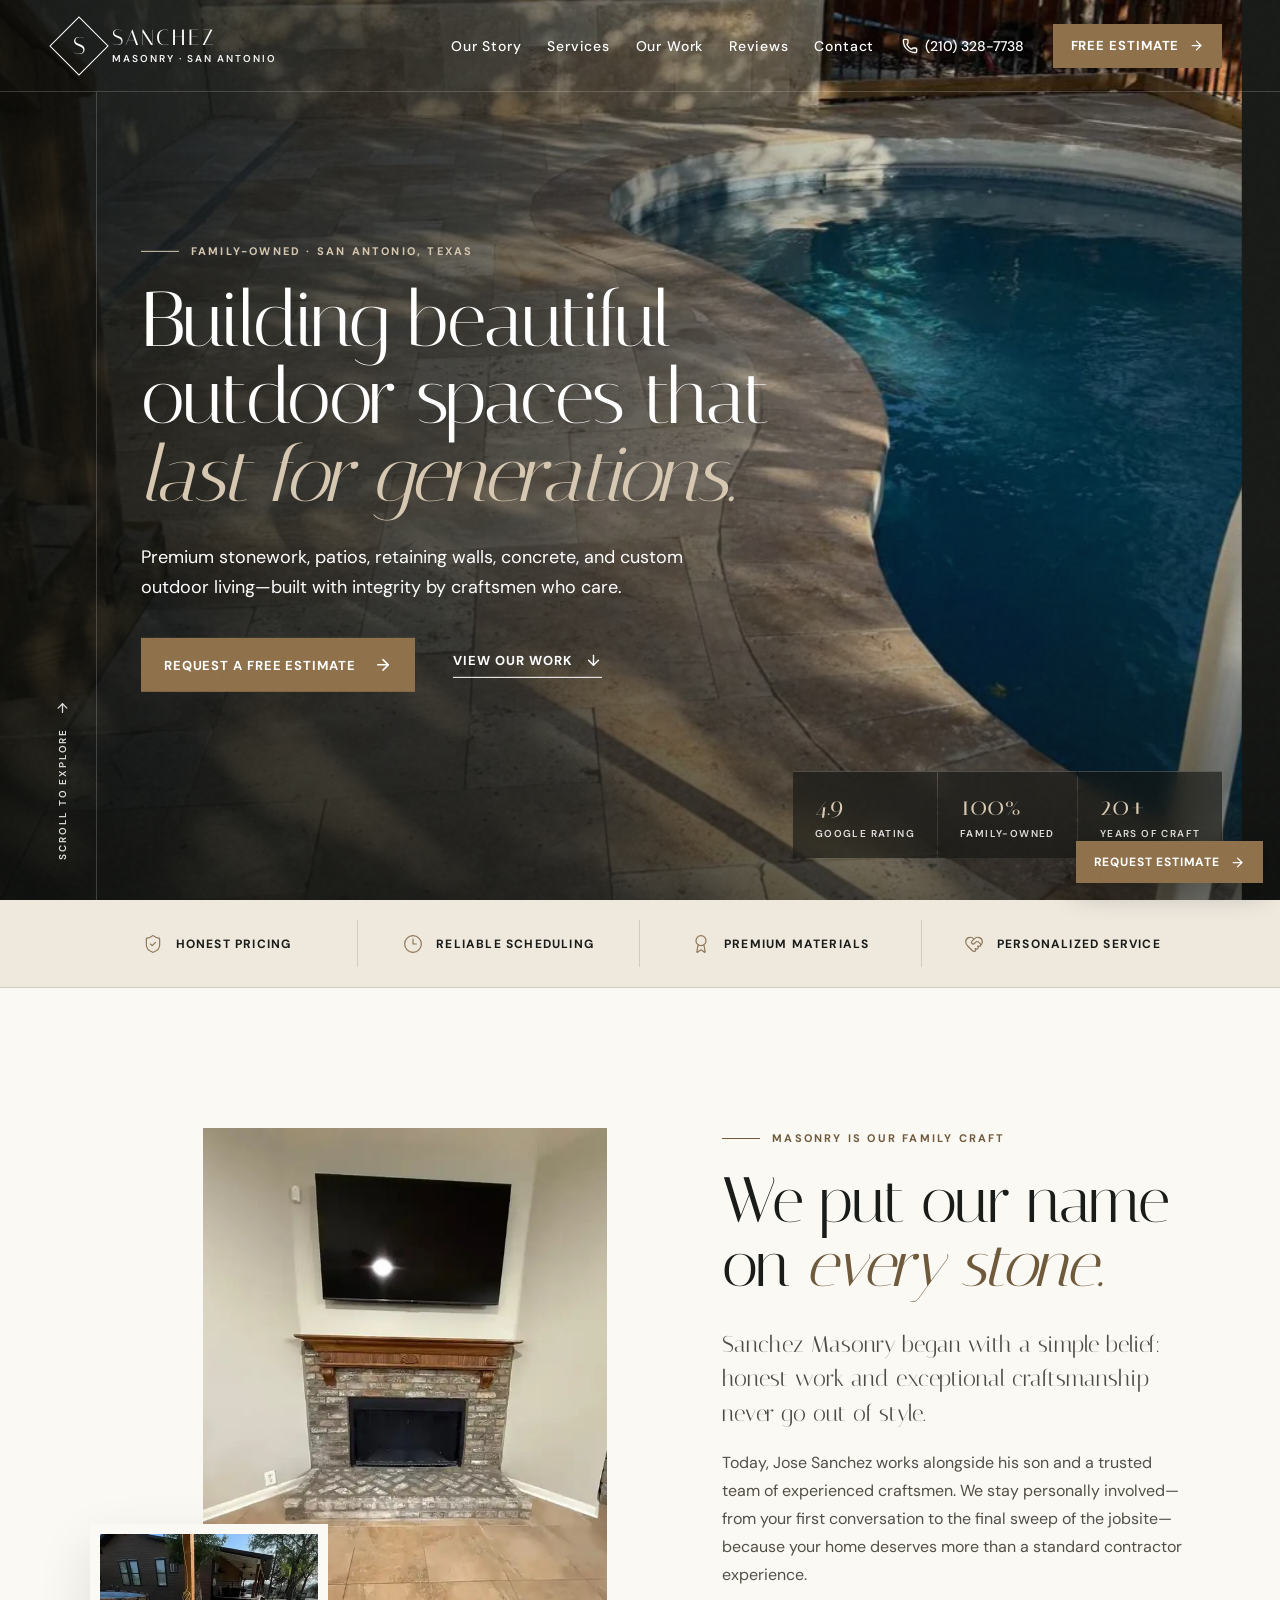
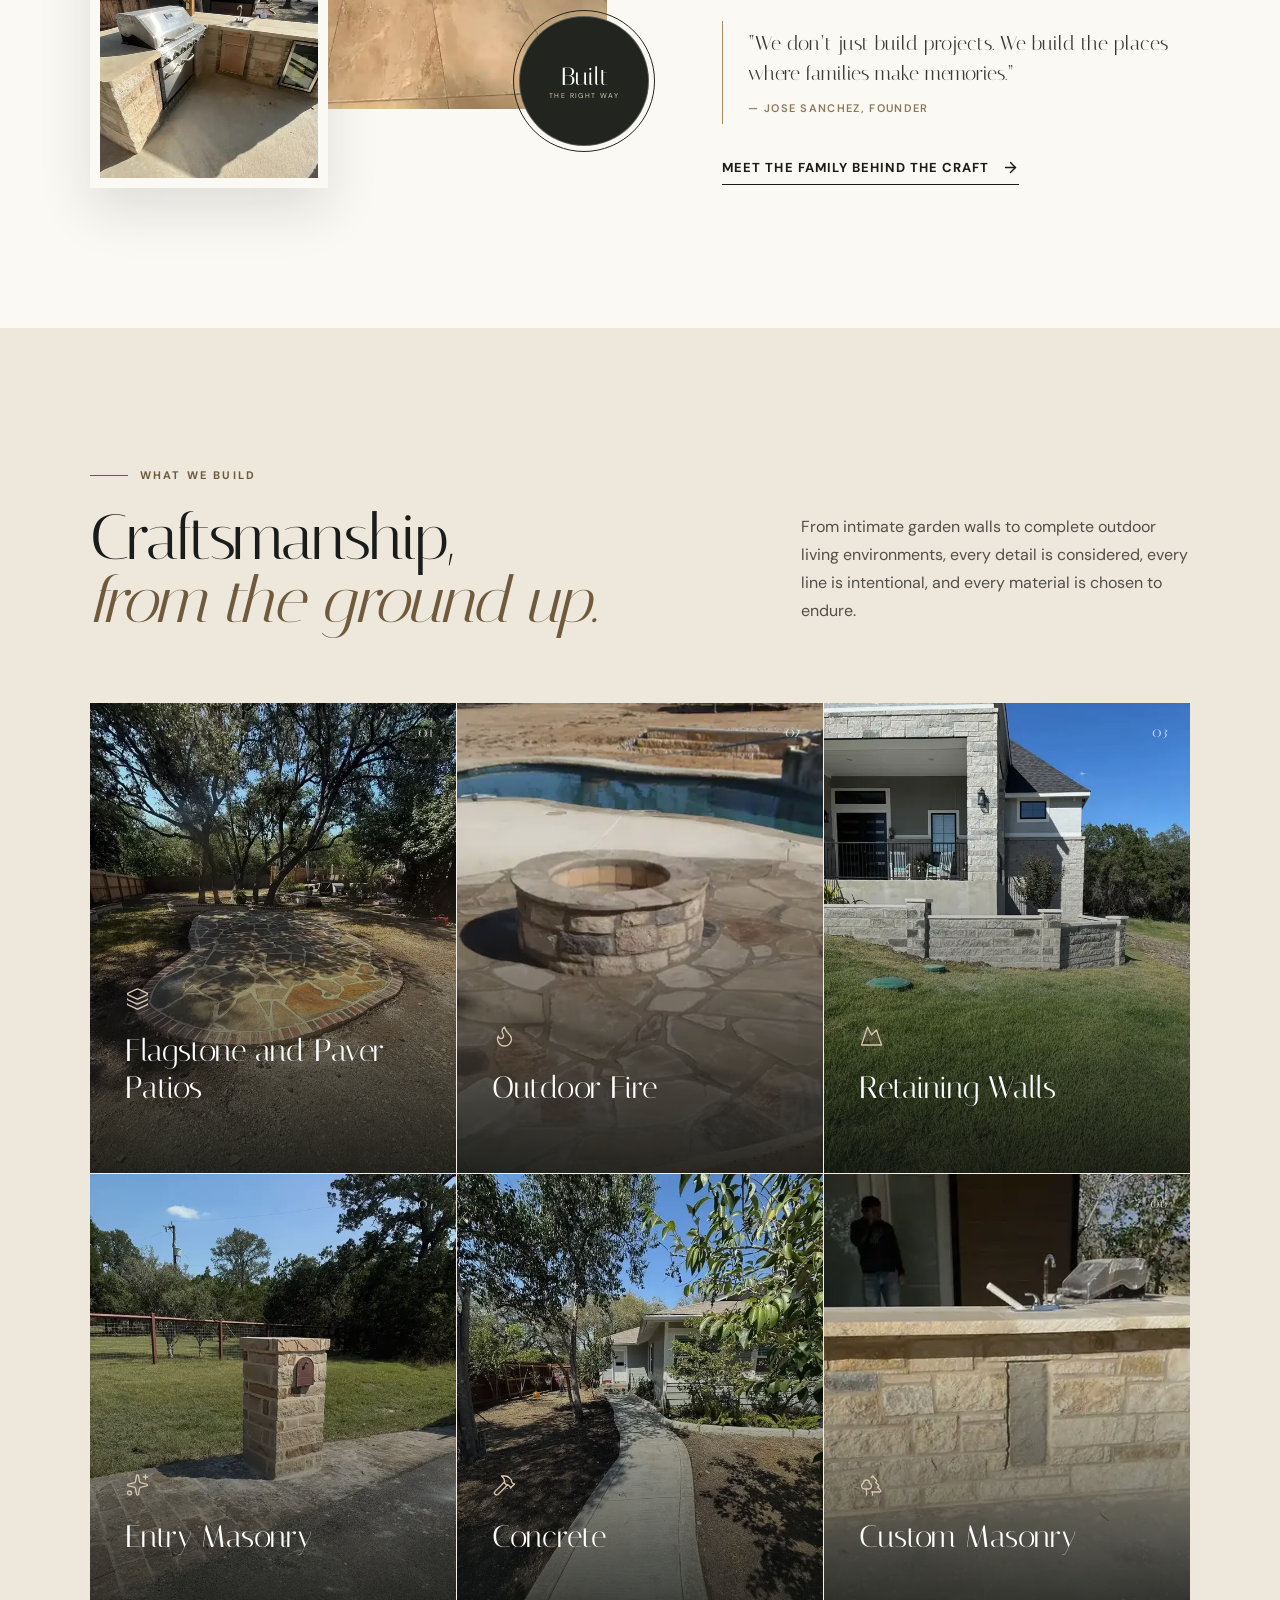
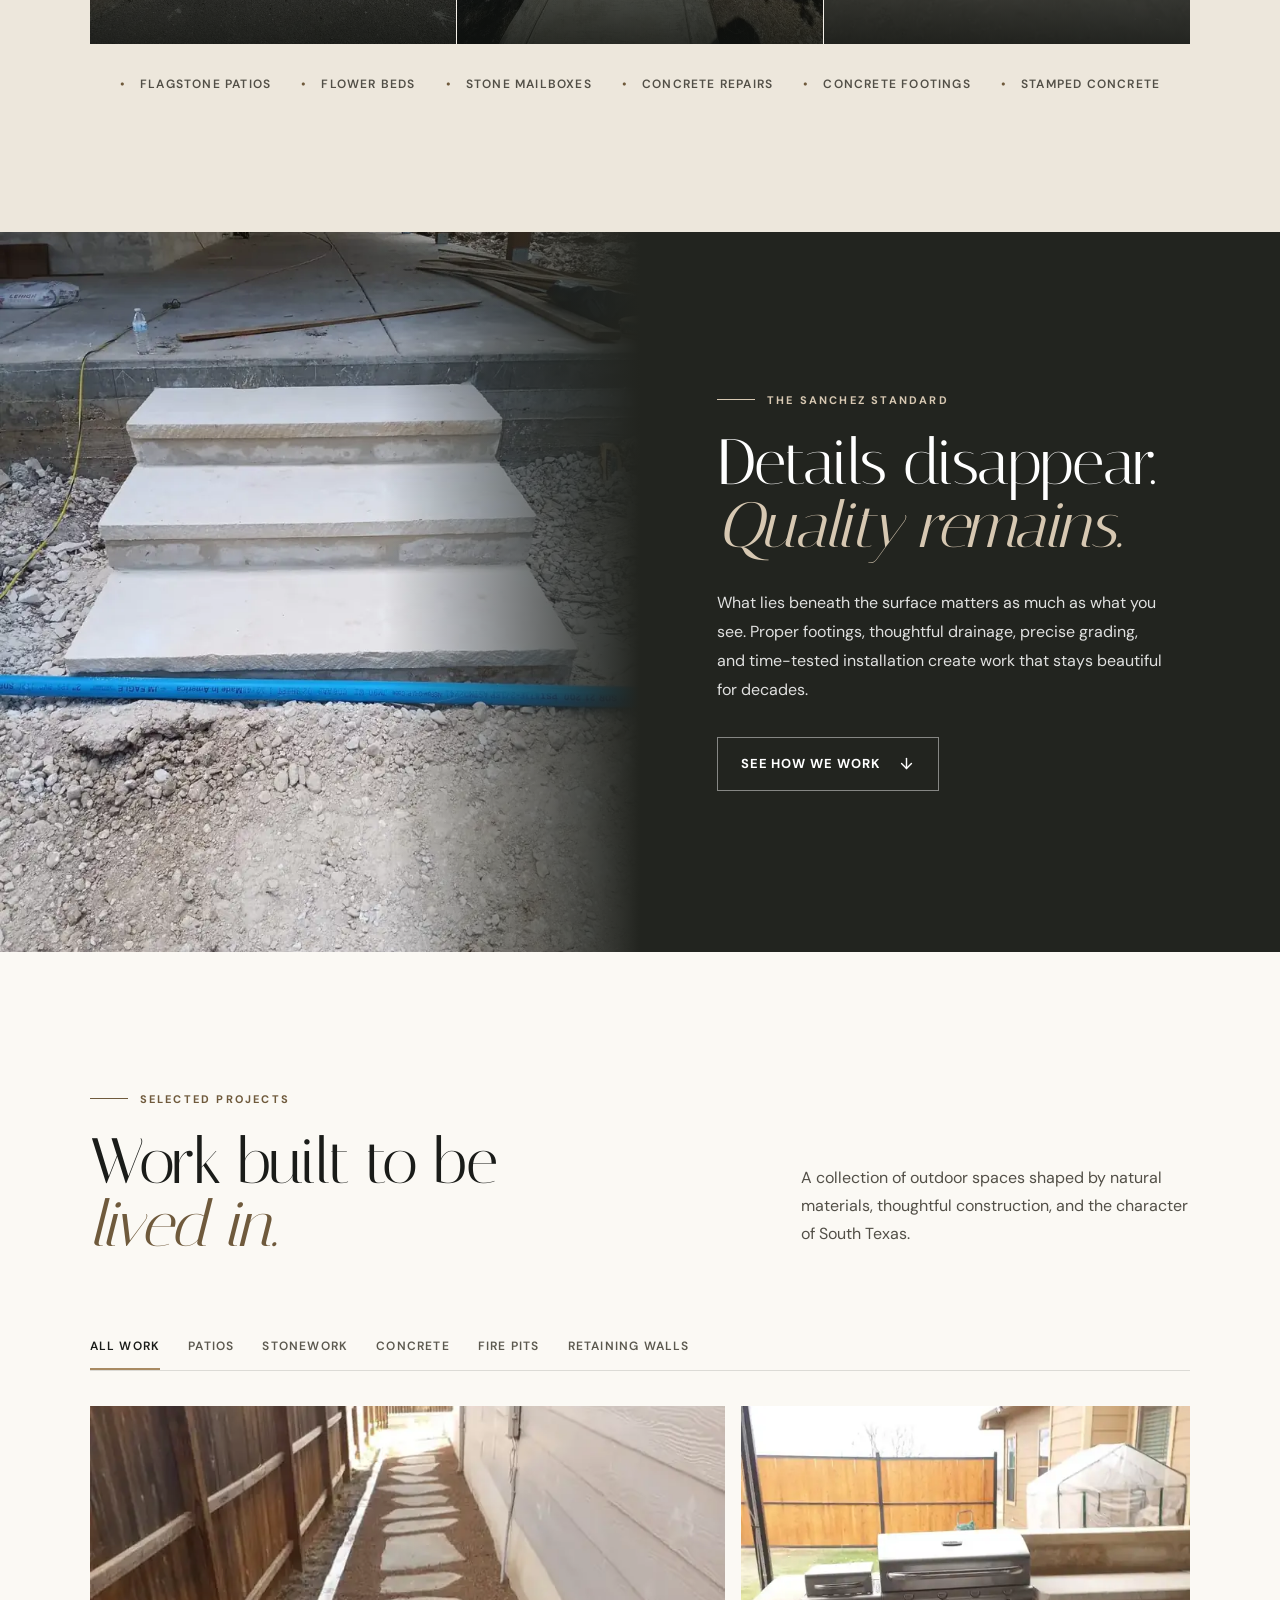
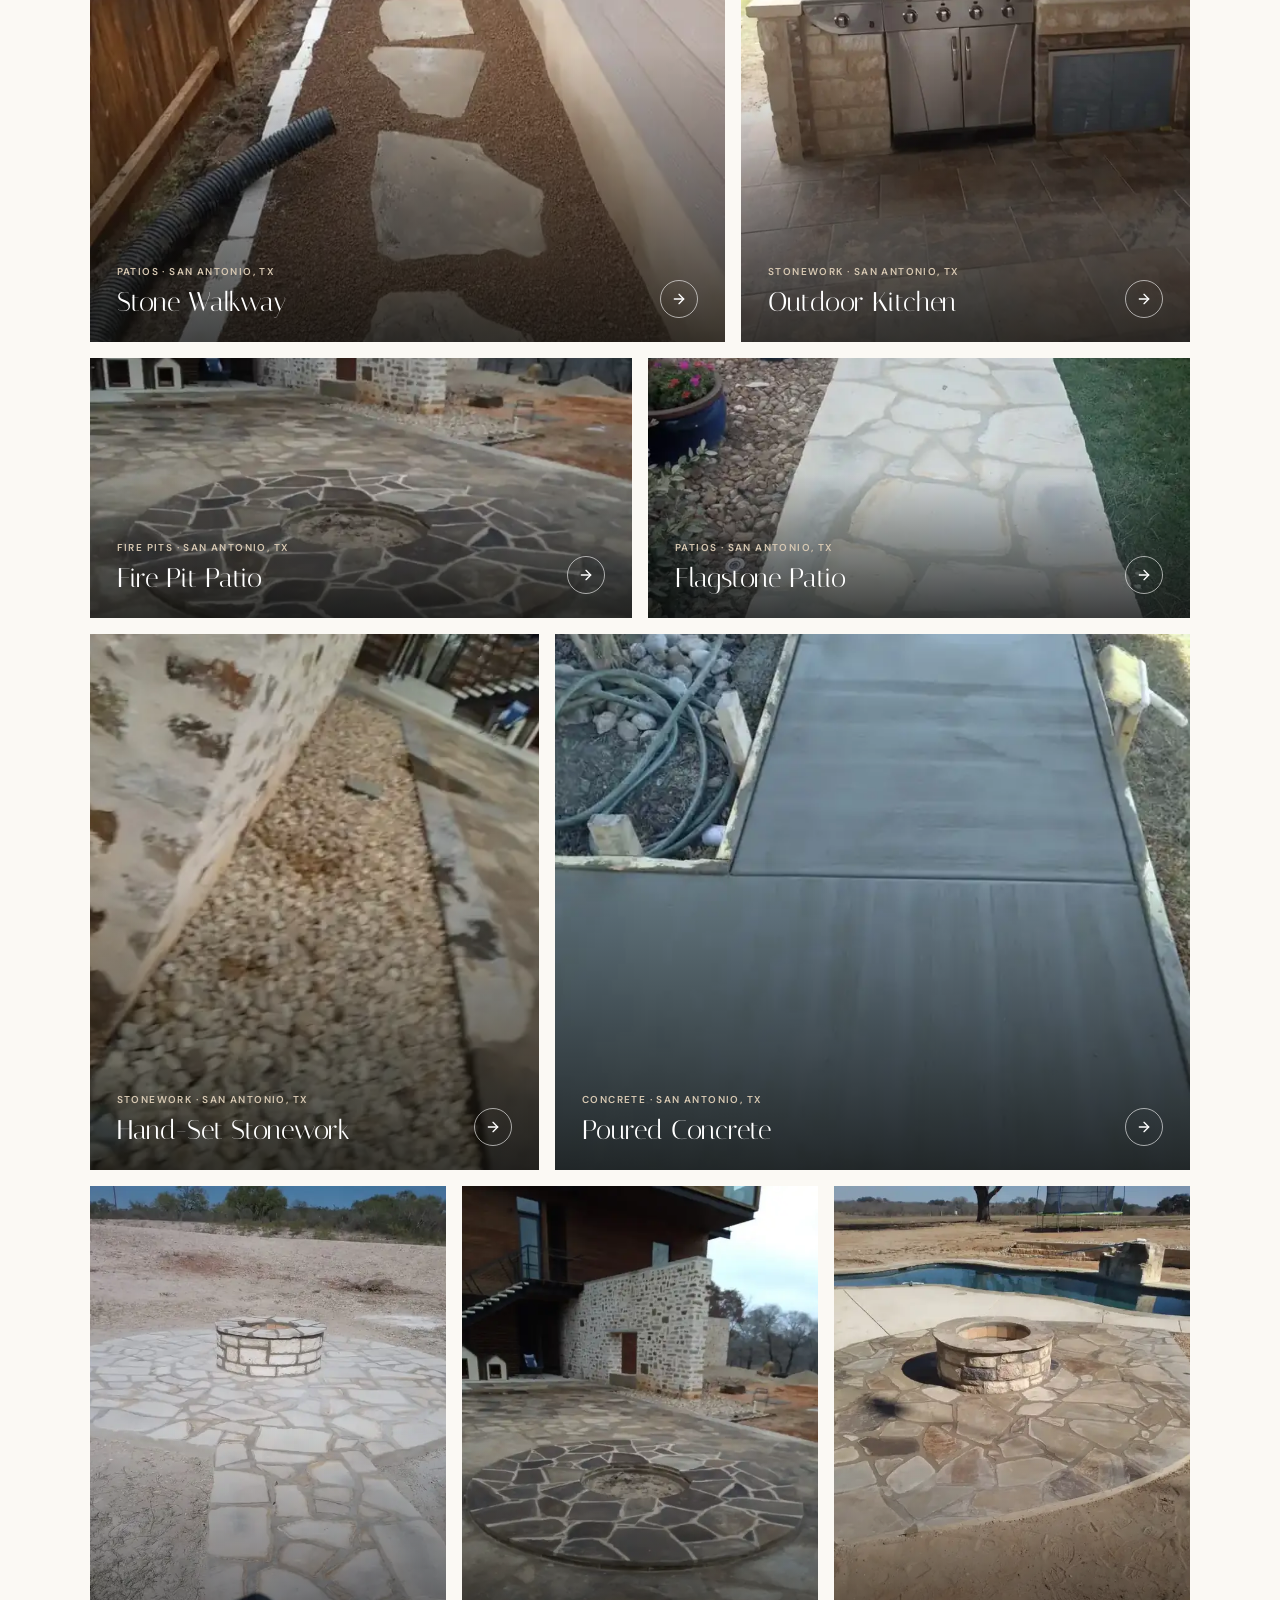
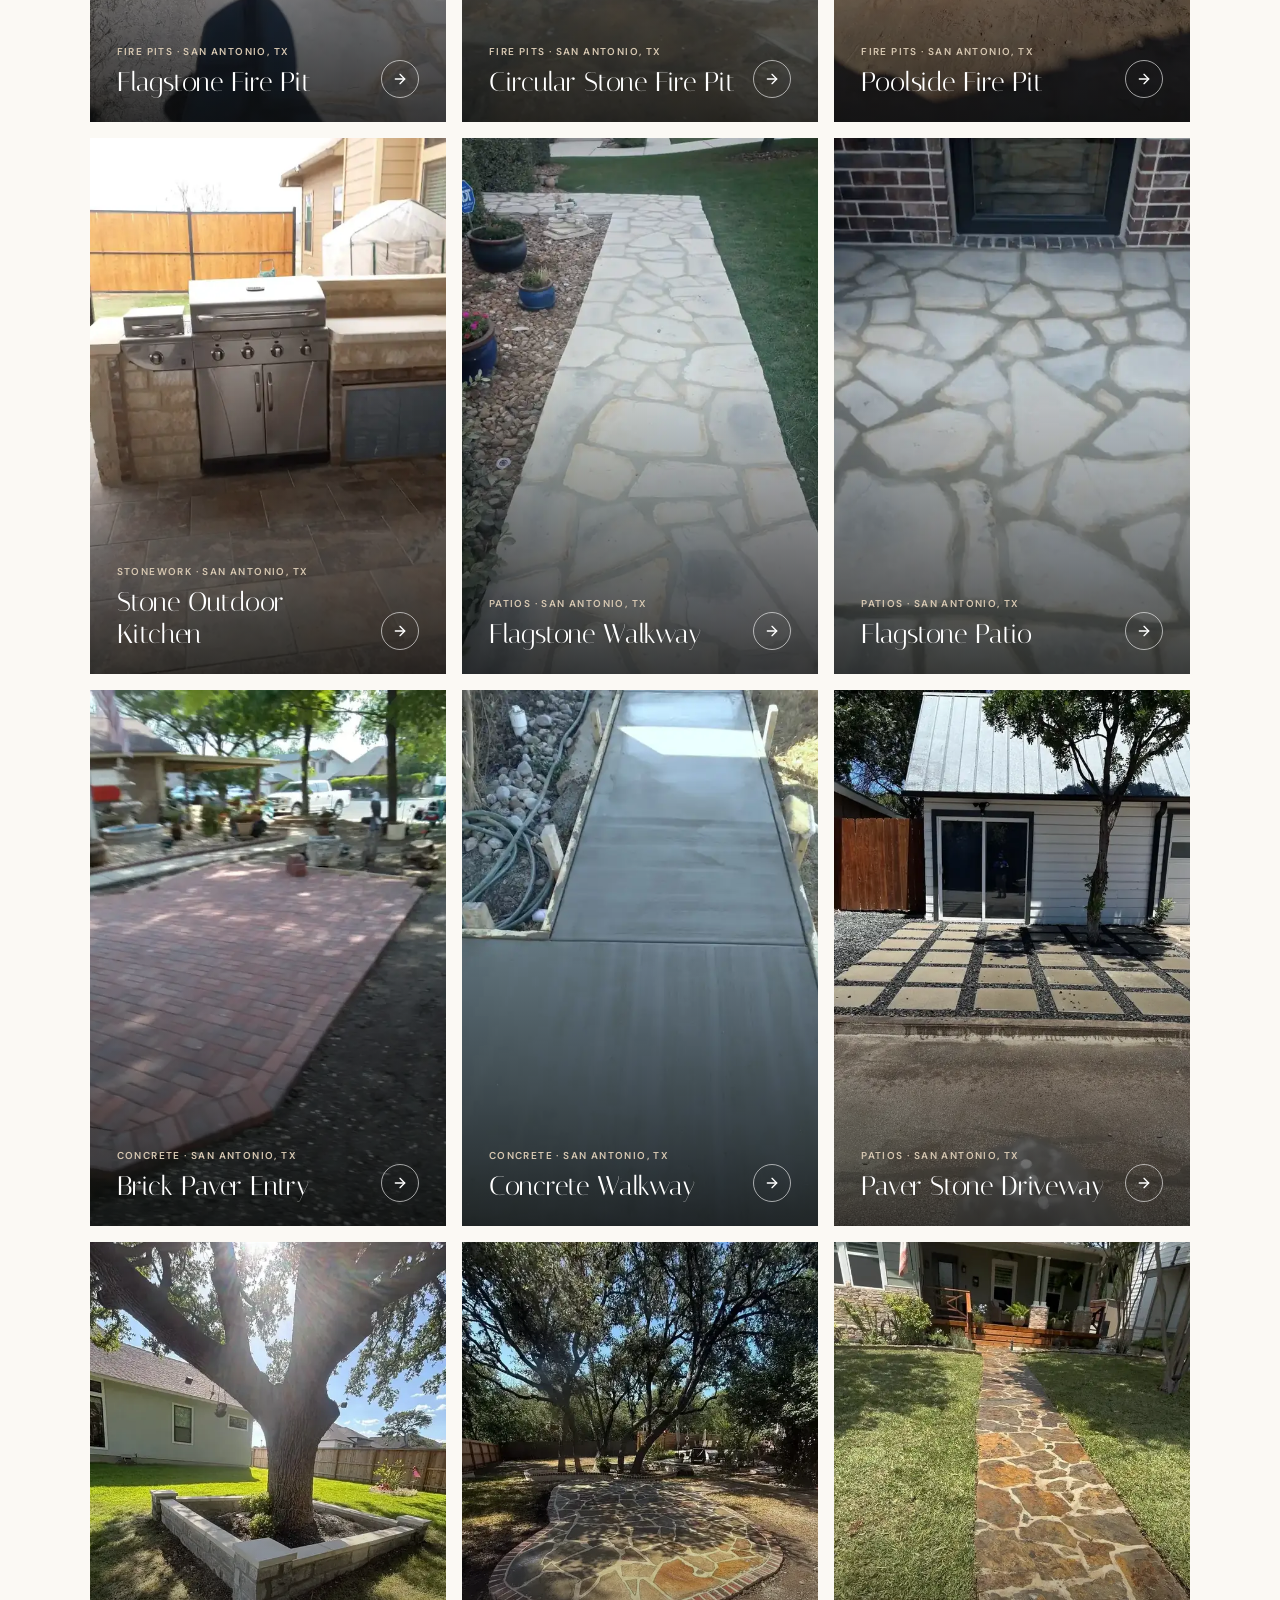
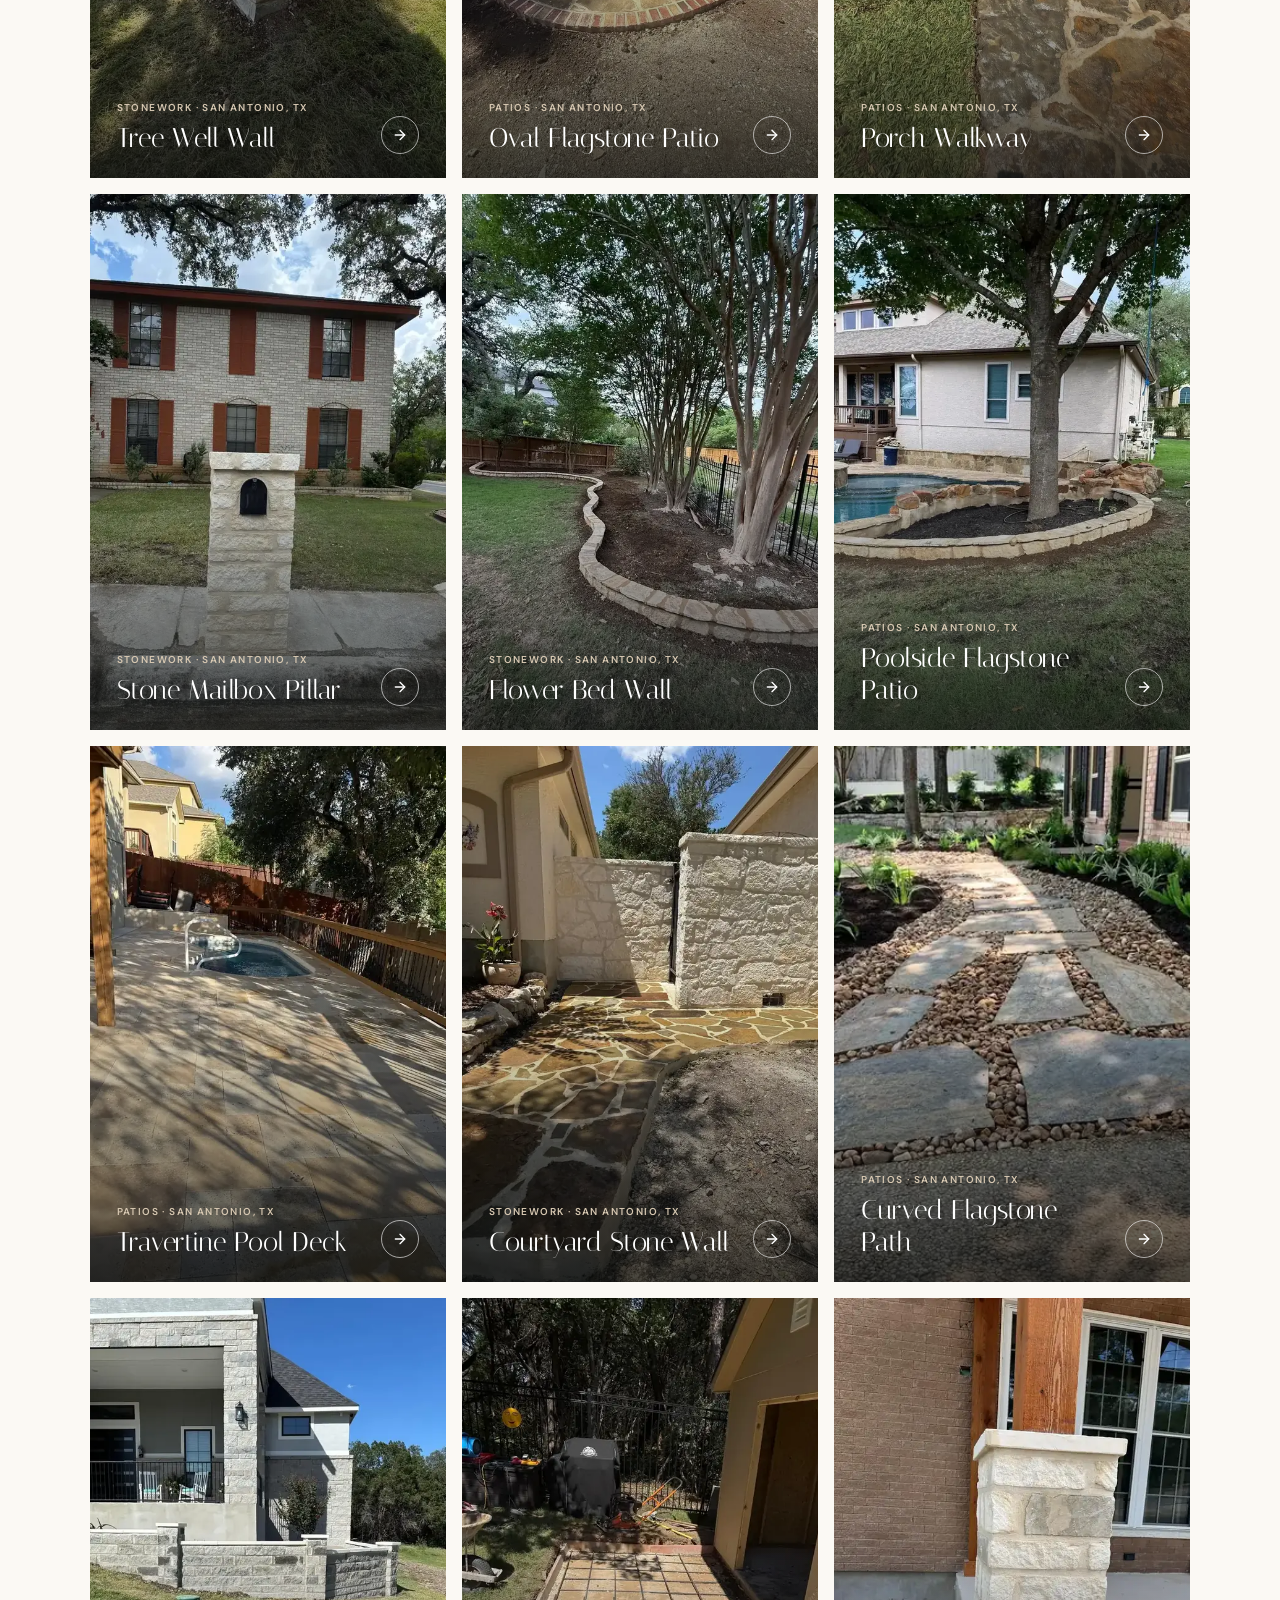
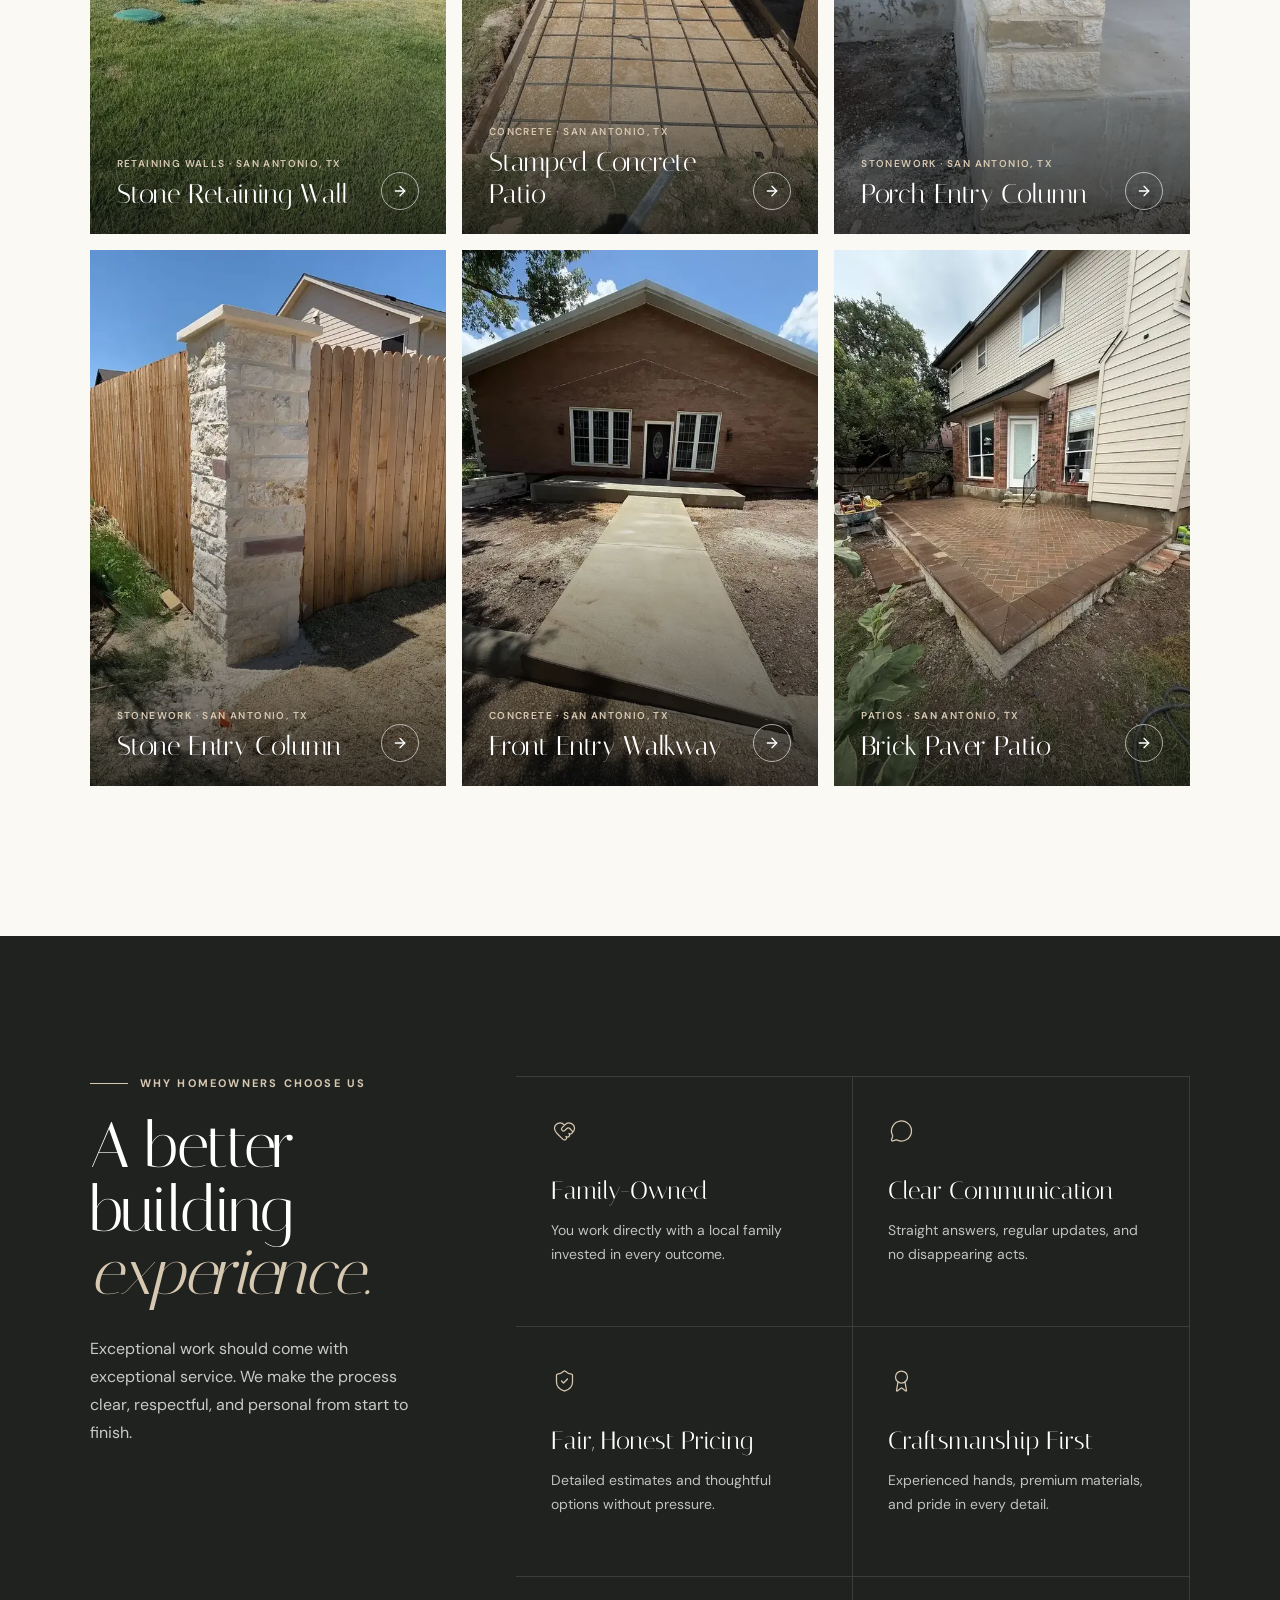
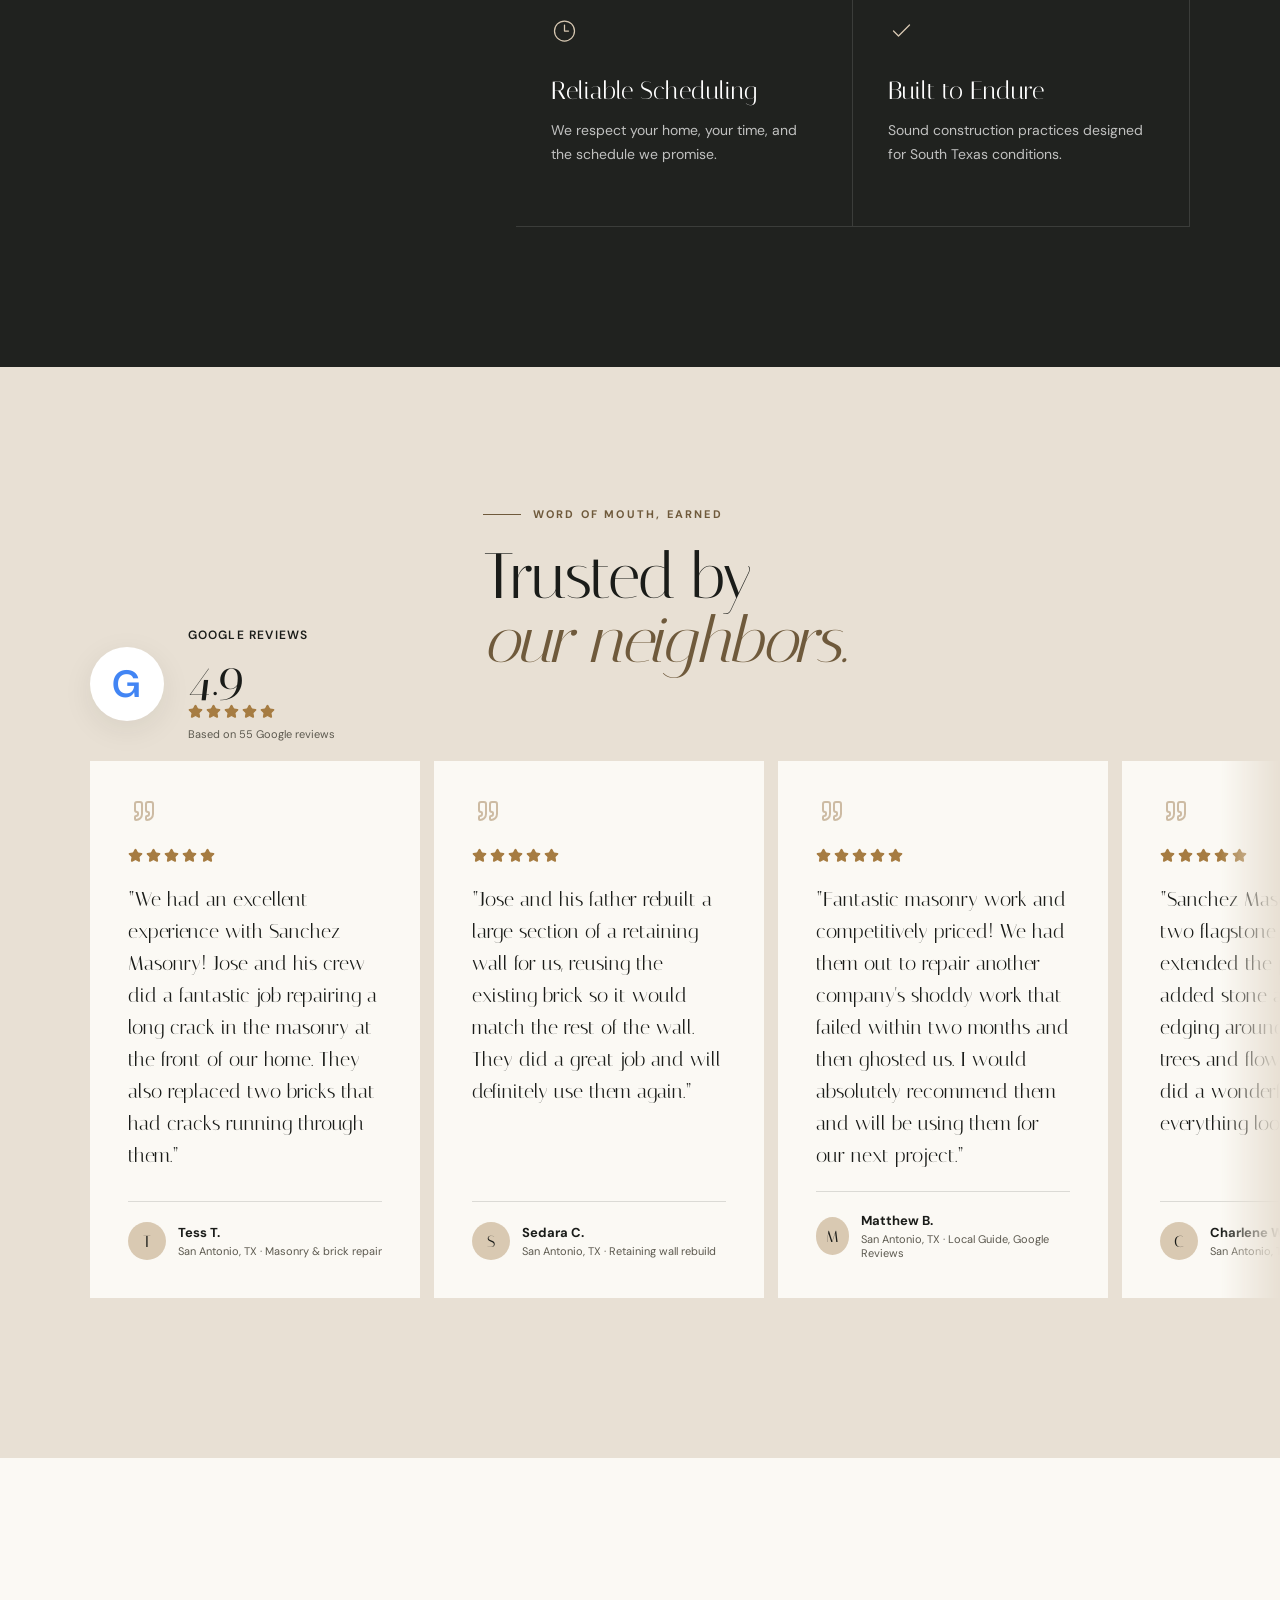
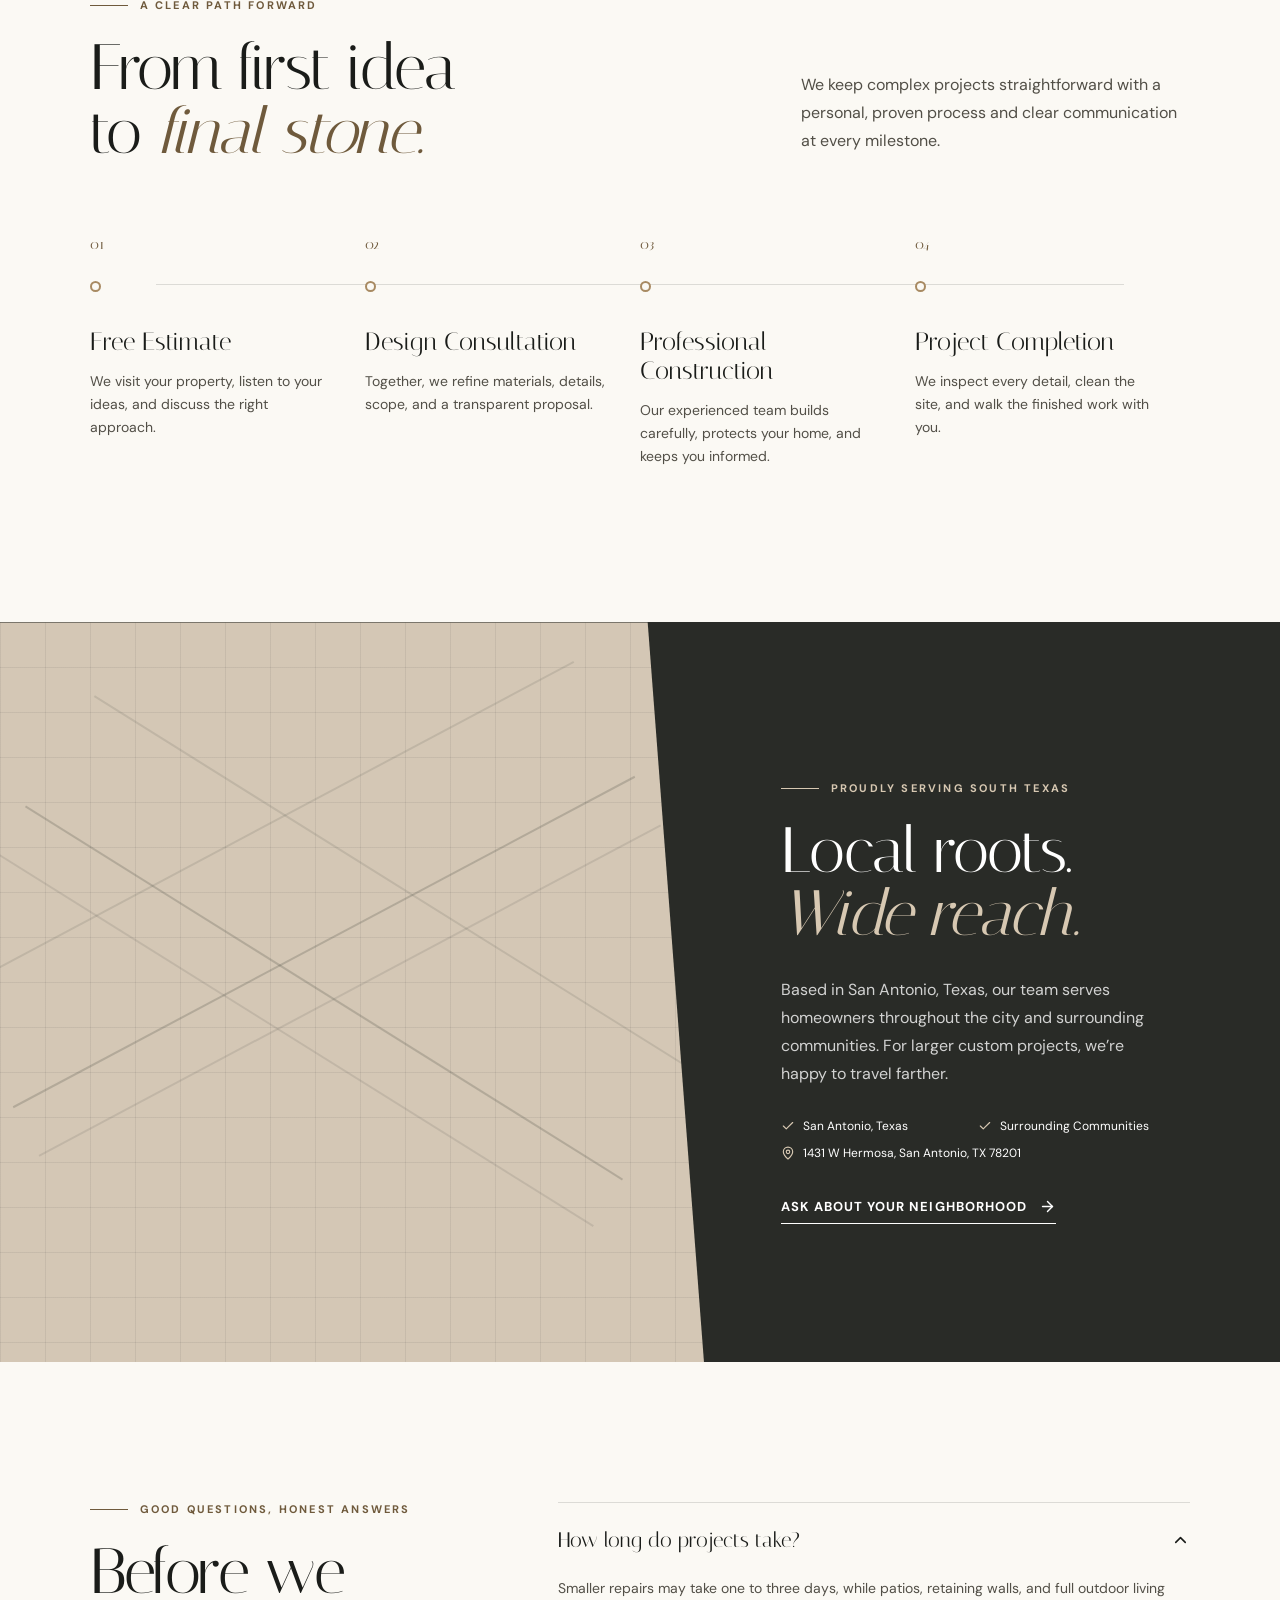
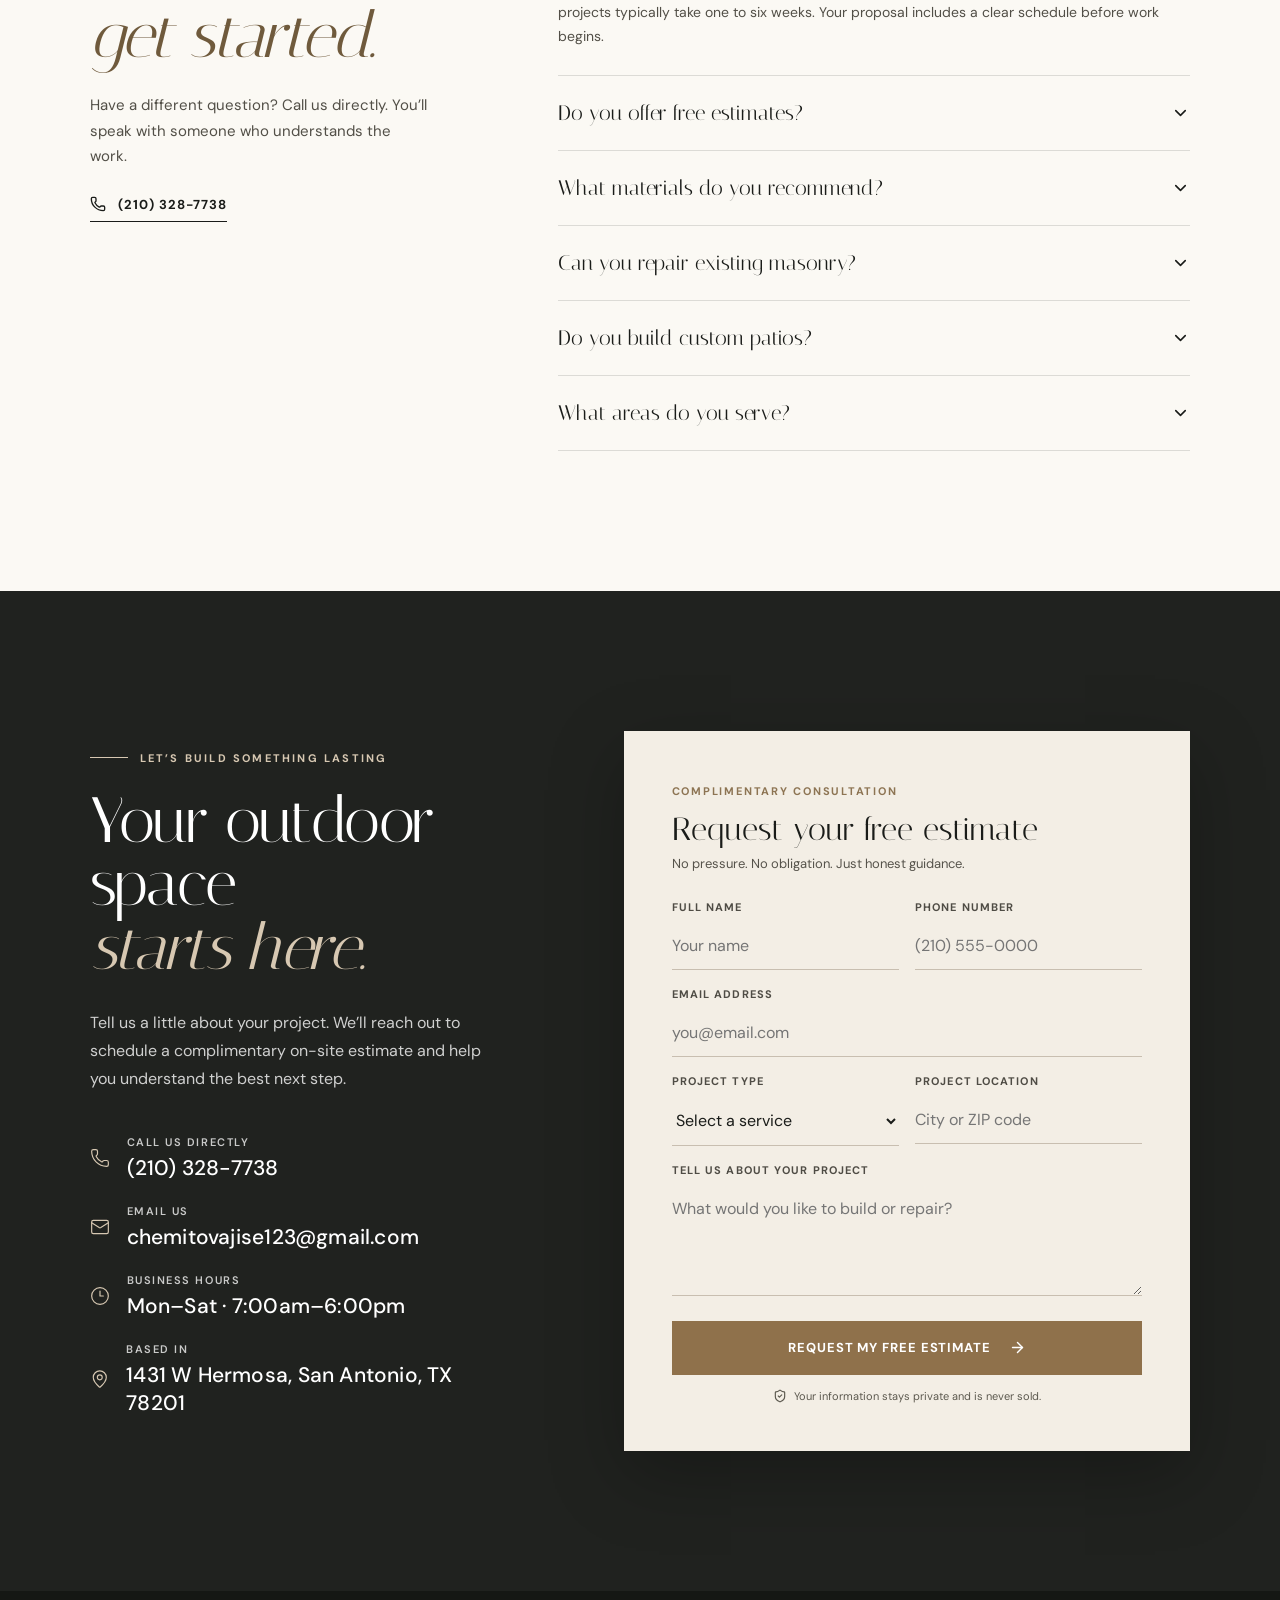
==== commit f80cecd7: "Igualar el espacio bajo el header en Services/Work/Reviews/Contact al de Request Estimate El usuario" ====
--- a/index.html
+++ b/index.html
@@ -3,10 +3,9 @@
 <head>
 <meta charset="utf-8"/>
 <script>if("scrollRestoration" in history){history.scrollRestoration="manual";}if(location.hash){history.replaceState(null,"",location.pathname+location.search);}window.scrollTo(0,0);window.addEventListener("pageshow",function(){window.scrollTo(0,0);});window.addEventListener("load",function(){window.scrollTo(0,0);});</script>
-<!-- Google Tag Manager: replace GTM-XXXXXXX with the real container ID, then uncomment -->
-<!--
-<script>(function(w,d,s,l,i){w[l]=w[l]||[];w[l].push({'gtm.start':new Date().getTime(),event:'gtm.js'});var f=d.getElementsByTagName(s)[0],j=d.createElement(s),dl=l!='dataLayer'?'&l='+l:'';j.async=true;j.src='https://www.googletagmanager.com/gtm.js?id='+i+dl;f.parentNode.insertBefore(j,f);})(window,document,'script','dataLayer','GTM-XXXXXXX');</script>
--->
+<!-- Google tag (gtag.js) -->
+<script async src="https://www.googletagmanager.com/gtag/js?id=G-GGHVWNYX5R"></script>
+<script>window.dataLayer=window.dataLayer||[];function gtag(){dataLayer.push(arguments);}gtag('js',new Date());gtag('config','G-GGHVWNYX5R');</script>
 <!-- Google Search Console verification: paste the content value Search Console gives you, then uncomment -->
 <!-- <meta name="google-site-verification" content="PASTE_VERIFICATION_CODE_HERE"/> -->
 <link rel="icon" href="favicon.svg" type="image/svg+xml"/>
@@ -41,15 +40,13 @@
 <link rel="preconnect" href="https://fonts.gstatic.com" crossorigin/>
 <link rel="preload" as="style" href="https://fonts.googleapis.com/css2?family=DM+Sans:wght@300;400;500;600&family=Italiana&display=swap"/>
 <link rel="stylesheet" href="https://fonts.googleapis.com/css2?family=DM+Sans:wght@300;400;500;600&family=Italiana&display=swap" media="print" onload="this.media='all'"/>
-<link rel="stylesheet" href="styles.css?v=17"/>
+<link rel="stylesheet" href="styles.css?v=21"/>
 <noscript><link rel="stylesheet" href="https://fonts.googleapis.com/css2?family=DM+Sans:wght@300;400;500;600&family=Italiana&display=swap"/><style>.reveal{opacity:1!important;transform:none!important}</style></noscript>
 <script type="application/ld+json">{"@context":"https://schema.org","@type":"HomeAndConstructionBusiness","@id":"https://masonrysanchez.com/#business","name":"Sanchez Masonry","description":"Family-owned masonry and outdoor construction company serving San Antonio, Texas. Specializing in flagstone patios, retaining walls, outdoor fire pits, concrete, and custom stonework.","telephone":"+1-210-328-7738","email":"chemitovajise123@gmail.com","areaServed":["San Antonio, TX","Surrounding Communities"],"address":{"@type":"PostalAddress","streetAddress":"1431 W Hermosa","addressLocality":"San Antonio","addressRegion":"TX","postalCode":"78201","addressCountry":"US"},"geo":{"@type":"GeoCoordinates","latitude":29.4785446,"longitude":-98.517922},"sameAs":["https://www.facebook.com/p/Sanchez-Masonry-61562207041331/","https://www.instagram.com/sanchezmasonrysa/"],"priceRange":"$$$","openingHoursSpecification":{"@type":"OpeningHoursSpecification","dayOfWeek":["Monday","Tuesday","Wednesday","Thursday","Friday","Saturday"],"opens":"07:00","closes":"18:00"},"image":"https://masonrysanchez.com/images/hero-pool-patio.webp","url":"https://masonrysanchez.com/","aggregateRating":{"@type":"AggregateRating","ratingValue":"4.9","reviewCount":"55","bestRating":"5","worstRating":"1"},"hasOfferCatalog":{"@type":"OfferCatalog","name":"Masonry Services","itemListElement":[{"@type":"Offer","itemOffered":{"@type":"Service","name":"Flagstone and Paver Patios","description":"Hand-laid flagstone, travertine, and paver patios built with proper base prep and drainage."}},{"@type":"Offer","itemOffered":{"@type":"Service","name":"Outdoor Fire Pits and Fireplaces","description":"Wood-burning fire pits and fireplaces built to code with stone or brick surrounds."}},{"@type":"Offer","itemOffered":{"@type":"Service","name":"Retaining Walls","description":"Engineered retaining and garden walls built for Texas soil and drainage conditions."}},{"@type":"Offer","itemOffered":{"@type":"Service","name":"Entry Masonry","description":"Stone mailbox pillars, columns, and entry features in matching stone or brick."}},{"@type":"Offer","itemOffered":{"@type":"Service","name":"Concrete","description":"Driveways, walkways, footings, and stamped or stained concrete finishes."}},{"@type":"Offer","itemOffered":{"@type":"Service","name":"Custom Masonry","description":"Custom stonework including outdoor kitchens, fireplaces, and one-of-a-kind features."}},{"@type":"Offer","itemOffered":{"@type":"Service","name":"Masonry & Concrete Repair","description":"Repair of cracked concrete, loose stone, failing mortar, damaged walls, and aging masonry, matched to existing materials."}}]}}</script>
 <script type="application/ld+json">{"@context":"https://schema.org","@type":"FAQPage","mainEntity":[{"@type":"Question","name":"How long do projects take?","acceptedAnswer":{"@type":"Answer","text":"Smaller repairs may take one to three days, while patios, retaining walls, and full outdoor living projects typically take one to six weeks. Your proposal includes a clear schedule before work begins."}},{"@type":"Question","name":"Do you offer free estimates?","acceptedAnswer":{"@type":"Answer","text":"Yes. We provide complimentary on-site estimates throughout San Antonio and nearby communities, with honest recommendations and transparent scope."}},{"@type":"Question","name":"What materials do you recommend?","acceptedAnswer":{"@type":"Answer","text":"We select materials around your architecture, performance needs, and budget. Texas limestone, flagstone, concrete, and high-quality manufactured products are common choices."}},{"@type":"Question","name":"Can you repair existing masonry?","acceptedAnswer":{"@type":"Answer","text":"Absolutely. We repair cracked concrete, loose stone, failing mortar, damaged walls, and aging masonry while matching existing materials as closely as possible."}},{"@type":"Question","name":"Do you build custom patios?","acceptedAnswer":{"@type":"Answer","text":"Yes. Every patio can be tailored to your property, from shape and stone selection to seating walls, steps, fire features, and landscape transitions."}},{"@type":"Question","name":"What areas do you serve?","acceptedAnswer":{"@type":"Answer","text":"We serve San Antonio, Texas, and the surrounding communities. Reach out with your ZIP code or neighborhood and we'll confirm right away."}}]}</script>
 </head>
 <body>
-<!-- Google Tag Manager (noscript): uncomment together with the script above -->
-<!-- <noscript><iframe src="https://www.googletagmanager.com/ns.html?id=GTM-XXXXXXX" height="0" width="0" style="display:none;visibility:hidden"></iframe></noscript> -->
-<main><header class="site-header "><a href="#top" class="brand" aria-label="Sanchez Masonry home"><span class="brand-mark"><span>S</span></span><span class="brand-copy"><strong>Sanchez</strong><small>Masonry · San Antonio</small></span></a><nav class="desktop-nav" aria-label="Main navigation"><a href="#story">Our Story</a><a href="#services">Services</a><a href="#work">Our Work</a><a href="#reviews">Reviews</a><a href="#contact">Contact</a></nav><a class="header-phone" href="tel:+12103287738"><svg xmlns="http://www.w3.org/2000/svg" width="16" height="16" viewBox="0 0 24 24" fill="none" stroke="currentColor" stroke-width="2" stroke-linecap="round" stroke-linejoin="round" class="lucide lucide-phone" aria-hidden="true"><path d="M13.832 16.568a1 1 0 0 0 1.213-.303l.355-.465A2 2 0 0 1 17 15h3a2 2 0 0 1 2 2v3a2 2 0 0 1-2 2A18 18 0 0 1 2 4a2 2 0 0 1 2-2h3a2 2 0 0 1 2 2v3a2 2 0 0 1-.8 1.6l-.468.351a1 1 0 0 0-.292 1.233 14 14 0 0 0 6.392 6.384"></path></svg> (210) 328-7738</a><a class="button button-small desktop-cta" href="#contact">Free Estimate <svg xmlns="http://www.w3.org/2000/svg" width="15" height="15" viewBox="0 0 24 24" fill="none" stroke="currentColor" stroke-width="2" stroke-linecap="round" stroke-linejoin="round" class="lucide lucide-arrow-right" aria-hidden="true"><path d="M5 12h14"></path><path d="m12 5 7 7-7 7"></path></svg></a><button class="menu-toggle" aria-label="Toggle navigation"><svg xmlns="http://www.w3.org/2000/svg" width="24" height="24" viewBox="0 0 24 24" fill="none" stroke="currentColor" stroke-width="2" stroke-linecap="round" stroke-linejoin="round" class="lucide lucide-menu" aria-hidden="true"><path d="M4 5h16"></path><path d="M4 12h16"></path><path d="M4 19h16"></path></svg></button><nav class="mobile-nav" aria-label="Mobile navigation"><a href="#story">Our Story</a><a href="#services">Services</a><a href="#work">Our Work</a><a href="#reviews">Reviews</a><a href="#contact">Contact</a></nav></header><section class="hero" id="top"><img class="hero-image" src="images/hero-pool-patio.webp" srcset="images/hero-pool-patio-mobile.webp 950w, images/hero-pool-patio.webp 1200w" sizes="100vw" alt="Custom travertine pool patio built by Sanchez Masonry in San Antonio"/><div class="hero-shade"></div><div class="hero-rule"></div><div class="hero-content"><div class="eyebrow light"><span></span> Family-owned · San Antonio, Texas</div><h1>Building beautiful<br/>outdoor spaces that<br/><em>last for generations.</em></h1><p>Premium stonework, patios, retaining walls, concrete, and custom outdoor living—built with integrity by craftsmen who care.</p><div class="hero-actions"><a href="#contact" class="button">Request a Free Estimate <svg xmlns="http://www.w3.org/2000/svg" width="18" height="18" viewBox="0 0 24 24" fill="none" stroke="currentColor" stroke-width="2" stroke-linecap="round" stroke-linejoin="round" class="lucide lucide-arrow-right" aria-hidden="true"><path d="M5 12h14"></path><path d="m12 5 7 7-7 7"></path></svg></a><a href="#work" class="text-link light-link">View our work <svg xmlns="http://www.w3.org/2000/svg" width="17" height="17" viewBox="0 0 24 24" fill="none" stroke="currentColor" stroke-width="2" stroke-linecap="round" stroke-linejoin="round" class="lucide lucide-arrow-down" aria-hidden="true"><path d="M12 5v14"></path><path d="m19 12-7 7-7-7"></path></svg></a></div></div><div class="hero-proof"><div><strong>4.9</strong><span>Google rating</span></div><div><strong>100%</strong><span>Family-owned</span></div><div><strong>20+</strong><span>Years of craft</span></div></div><div class="scroll-note">Scroll to explore <svg xmlns="http://www.w3.org/2000/svg" width="15" height="15" viewBox="0 0 24 24" fill="none" stroke="currentColor" stroke-width="2" stroke-linecap="round" stroke-linejoin="round" class="lucide lucide-arrow-down" aria-hidden="true"><path d="M12 5v14"></path><path d="m19 12-7 7-7-7"></path></svg></div></section><section class="trust-strip" aria-label="Company promises"><span><svg xmlns="http://www.w3.org/2000/svg" width="24" height="24" viewBox="0 0 24 24" fill="none" stroke="currentColor" stroke-width="2" stroke-linecap="round" stroke-linejoin="round" class="lucide lucide-shield-check" aria-hidden="true"><path d="M20 13c0 5-3.5 7.5-7.66 8.95a1 1 0 0 1-.67-.01C7.5 20.5 4 18 4 13V6a1 1 0 0 1 1-1c2 0 4.5-1.2 6.24-2.72a1.17 1.17 0 0 1 1.52 0C14.51 3.81 17 5 19 5a1 1 0 0 1 1 1z"></path><path d="m9 12 2 2 4-4"></path></svg> Honest pricing</span><span><svg xmlns="http://www.w3.org/2000/svg" width="24" height="24" viewBox="0 0 24 24" fill="none" stroke="currentColor" stroke-width="2" stroke-linecap="round" stroke-linejoin="round" class="lucide lucide-clock3 lucide-clock-3" aria-hidden="true"><circle cx="12" cy="12" r="10"></circle><path d="M12 6v6h4"></path></svg> Reliable scheduling</span><span><svg xmlns="http://www.w3.org/2000/svg" width="24" height="24" viewBox="0 0 24 24" fill="none" stroke="currentColor" stroke-width="2" stroke-linecap="round" stroke-linejoin="round" class="lucide lucide-award" aria-hidden="true"><path d="m15.477 12.89 1.515 8.526a.5.5 0 0 1-.81.47l-3.58-2.687a1 1 0 0 0-1.197 0l-3.586 2.686a.5.5 0 0 1-.81-.469l1.514-8.526"></path><circle cx="12" cy="8" r="6"></circle></svg> Premium materials</span><span><svg xmlns="http://www.w3.org/2000/svg" width="24" height="24" viewBox="0 0 24 24" fill="none" stroke="currentColor" stroke-width="2" stroke-linecap="round" stroke-linejoin="round" class="lucide lucide-heart-handshake" aria-hidden="true"><path d="M19.414 14.414C21 12.828 22 11.5 22 9.5a5.5 5.5 0 0 0-9.591-3.676.6.6 0 0 1-.818.001A5.5 5.5 0 0 0 2 9.5c0 2.3 1.5 4 3 5.5l5.535 5.362a2 2 0 0 0 2.879.052 2.12 2.12 0 0 0-.004-3 2.124 2.124 0 1 0 3-3 2.124 2.124 0 0 0 3.004 0 2 2 0 0 0 0-2.828l-1.881-1.882a2.41 2.41 0 0 0-3.409 0l-1.71 1.71a2 2 0 0 1-2.828 0 2 2 0 0 1 0-2.828l2.823-2.762"></path></svg> Personalized service</span></section><section class="section story" id="story"><div class="story-images reveal"><div class="story-image-main"><img src="images/story-main-fireplace.webp" srcset="images/story-main-fireplace-small.webp 650w, images/story-main-fireplace.webp 825w" sizes="(max-width:780px) 50vw, 33vw" alt="Custom stone fireplace built by Sanchez Masonry"/></div><div class="story-image-float"><img src="images/story-float-outdoor-kitchen2.webp" srcset="images/story-float-outdoor-kitchen2-small.webp 650w, images/story-float-outdoor-kitchen2.webp 1100w" sizes="(max-width:780px) 50vw, 33vw" alt="Finished outdoor kitchen with built-in grill, San Antonio"/></div><div class="experience-seal"><strong>Built</strong><span>the right way</span></div></div><div class="story-copy reveal"><div class="eyebrow"><span></span> Masonry is our family craft</div><h2>We put our name<br/>on <em>every stone.</em></h2><p class="lead">Sanchez Masonry began with a simple belief: honest work and exceptional craftsmanship never go out of style.</p><p>Today, Jose Sanchez works alongside his son and a trusted team of experienced craftsmen. We stay personally involved—from your first conversation to the final sweep of the jobsite—because your home deserves more than a standard contractor experience.</p><blockquote>“We don’t just build projects. We build the places where families make memories.”<cite>— Jose Sanchez, Founder</cite></blockquote><a href="#contact" class="text-link">Meet the family behind the craft <svg xmlns="http://www.w3.org/2000/svg" width="17" height="17" viewBox="0 0 24 24" fill="none" stroke="currentColor" stroke-width="2" stroke-linecap="round" stroke-linejoin="round" class="lucide lucide-arrow-right" aria-hidden="true"><path d="M5 12h14"></path><path d="m12 5 7 7-7 7"></path></svg></a></div></section><section class="section services" id="services"><div class="section-heading"><div><div class="eyebrow"><span></span> What we build</div><h2>Craftsmanship,<br/><em>from the ground up.</em></h2></div><p>From intimate garden walls to complete outdoor living environments, every detail is considered, every line is intentional, and every material is chosen to endure.</p></div><div class="service-grid"><article class="service-card"><div class="service-flip"><div class="service-face service-face-front"><img src="images/gallery-oval-patio.webp" srcset="images/gallery-oval-patio-small.webp 650w, images/gallery-oval-patio.webp 825w" sizes="(max-width:780px) 50vw, 33vw" alt="Flagstone and Paver Patios" loading="lazy"/><div class="service-overlay"></div><div class="service-number">01</div><div class="service-content"><svg xmlns="http://www.w3.org/2000/svg" width="24" height="24" viewBox="0 0 24 24" fill="none" stroke="currentColor" stroke-width="2" stroke-linecap="round" stroke-linejoin="round" class="lucide lucide-layers" aria-hidden="true"><path d="M12.83 2.18a2 2 0 0 0-1.66 0L2.6 6.08a1 1 0 0 0 0 1.83l8.58 3.91a2 2 0 0 0 1.66 0l8.58-3.9a1 1 0 0 0 0-1.83z"></path><path d="M2 12a1 1 0 0 0 .58.91l8.6 3.91a2 2 0 0 0 1.65 0l8.58-3.9A1 1 0 0 0 22 12"></path><path d="M2 17a1 1 0 0 0 .58.91l8.6 3.91a2 2 0 0 0 1.65 0l8.58-3.9A1 1 0 0 0 22 17"></path></svg><h3>Flagstone and Paver Patios</h3><p>Hand-laid patios shaped around the way your family lives, gathers, and entertains.</p><span class="service-explore" role="button" tabindex="0">Explore service <svg xmlns="http://www.w3.org/2000/svg" width="15" height="15" viewBox="0 0 24 24" fill="none" stroke="currentColor" stroke-width="2" stroke-linecap="round" stroke-linejoin="round" class="lucide lucide-arrow-right" aria-hidden="true"><path d="M5 12h14"></path><path d="m12 5 7 7-7 7"></path></svg></span></div></div><div class="service-face service-face-back"><svg xmlns="http://www.w3.org/2000/svg" width="24" height="24" viewBox="0 0 24 24" fill="none" stroke="currentColor" stroke-width="2" stroke-linecap="round" stroke-linejoin="round" class="lucide lucide-layers" aria-hidden="true"><path d="M12.83 2.18a2 2 0 0 0-1.66 0L2.6 6.08a1 1 0 0 0 0 1.83l8.58 3.91a2 2 0 0 0 1.66 0l8.58-3.9a1 1 0 0 0 0-1.83z"></path><path d="M2 12a1 1 0 0 0 .58.91l8.6 3.91a2 2 0 0 0 1.65 0l8.58-3.9A1 1 0 0 0 22 12"></path><path d="M2 17a1 1 0 0 0 .58.91l8.6 3.91a2 2 0 0 0 1.65 0l8.58-3.9A1 1 0 0 0 22 17"></path></svg><h3>Flagstone and Paver Patios</h3><p>Every patio starts with proper excavation, base, and drainage — then flagstone, travertine, or pavers set by hand so the surface stays level and beautiful for decades, not just the first season.</p><button type="button" class="service-back-btn"><svg xmlns="http://www.w3.org/2000/svg" width="15" height="15" viewBox="0 0 24 24" fill="none" stroke="currentColor" stroke-width="2" stroke-linecap="round" stroke-linejoin="round" class="lucide lucide-arrow-right" aria-hidden="true"><path d="M5 12h14"></path><path d="m12 5 7 7-7 7"></path></svg> Back</button></div></div></article><article class="service-card"><div class="service-flip"><div class="service-face service-face-front"><img src="images/hero-firepit-patio.webp" srcset="images/hero-firepit-patio-small.webp 650w, images/hero-firepit-patio.webp 1200w" sizes="(max-width:780px) 50vw, 33vw" alt="Outdoor Fire" loading="lazy"/><div class="service-overlay"></div><div class="service-number">02</div><div class="service-content"><svg xmlns="http://www.w3.org/2000/svg" width="24" height="24" viewBox="0 0 24 24" fill="none" stroke="currentColor" stroke-width="2" stroke-linecap="round" stroke-linejoin="round" class="lucide lucide-flame" aria-hidden="true"><path d="M12 3q1 4 4 6.5t3 5.5a1 1 0 0 1-14 0 5 5 0 0 1 1-3 1 1 0 0 0 5 0c0-2-1.5-3-1.5-5q0-2 2.5-4"></path></svg><h3>Outdoor Fire</h3><p>Custom fire pits and fireplaces that turn open yards into year-round destinations.</p><span class="service-explore" role="button" tabindex="0">Explore service <svg xmlns="http://www.w3.org/2000/svg" width="15" height="15" viewBox="0 0 24 24" fill="none" stroke="currentColor" stroke-width="2" stroke-linecap="round" stroke-linejoin="round" class="lucide lucide-arrow-right" aria-hidden="true"><path d="M5 12h14"></path><path d="m12 5 7 7-7 7"></path></svg></span></div></div><div class="service-face service-face-back"><svg xmlns="http://www.w3.org/2000/svg" width="24" height="24" viewBox="0 0 24 24" fill="none" stroke="currentColor" stroke-width="2" stroke-linecap="round" stroke-linejoin="round" class="lucide lucide-flame" aria-hidden="true"><path d="M12 3q1 4 4 6.5t3 5.5a1 1 0 0 1-14 0 5 5 0 0 1 1-3 1 1 0 0 0 5 0c0-2-1.5-3-1.5-5q0-2 2.5-4"></path></svg><h3>Outdoor Fire</h3><p>Wood-burning, built to code with a proper footing and a stone or brick surround — designed to be the gathering spot for every cookout, holiday, and quiet evening outside.</p><button type="button" class="service-back-btn"><svg xmlns="http://www.w3.org/2000/svg" width="15" height="15" viewBox="0 0 24 24" fill="none" stroke="currentColor" stroke-width="2" stroke-linecap="round" stroke-linejoin="round" class="lucide lucide-arrow-right" aria-hidden="true"><path d="M5 12h14"></path><path d="m12 5 7 7-7 7"></path></svg> Back</button></div></div></article><article class="service-card"><div class="service-flip"><div class="service-face service-face-front"><img src="images/service-retaining-wall.webp" srcset="images/service-retaining-wall-small.webp 650w, images/service-retaining-wall.webp 824w" sizes="(max-width:780px) 50vw, 33vw" alt="Retaining Walls" loading="lazy"/><div class="service-overlay"></div><div class="service-number">03</div><div class="service-content"><svg xmlns="http://www.w3.org/2000/svg" width="24" height="24" viewBox="0 0 24 24" fill="none" stroke="currentColor" stroke-width="2" stroke-linecap="round" stroke-linejoin="round" class="lucide lucide-mountain" aria-hidden="true"><path d="m8 3 4 8 5-5 5 15H2L8 3z"></path></svg><h3>Retaining Walls</h3><p>Structural solutions engineered for Texas soil and finished with architectural beauty.</p><span class="service-explore" role="button" tabindex="0">Explore service <svg xmlns="http://www.w3.org/2000/svg" width="15" height="15" viewBox="0 0 24 24" fill="none" stroke="currentColor" stroke-width="2" stroke-linecap="round" stroke-linejoin="round" class="lucide lucide-arrow-right" aria-hidden="true"><path d="M5 12h14"></path><path d="m12 5 7 7-7 7"></path></svg></span></div></div><div class="service-face service-face-back"><svg xmlns="http://www.w3.org/2000/svg" width="24" height="24" viewBox="0 0 24 24" fill="none" stroke="currentColor" stroke-width="2" stroke-linecap="round" stroke-linejoin="round" class="lucide lucide-mountain" aria-hidden="true"><path d="m8 3 4 8 5-5 5 15H2L8 3z"></path></svg><h3>Retaining Walls</h3><p>Engineered to handle Texas clay and drainage, these walls hold back slopes and reclaim unusable yard space — finished in natural stone so function looks like architecture.</p><button type="button" class="service-back-btn"><svg xmlns="http://www.w3.org/2000/svg" width="15" height="15" viewBox="0 0 24 24" fill="none" stroke="currentColor" stroke-width="2" stroke-linecap="round" stroke-linejoin="round" class="lucide lucide-arrow-right" aria-hidden="true"><path d="M5 12h14"></path><path d="m12 5 7 7-7 7"></path></svg> Back</button></div></div></article><article class="service-card"><div class="service-flip"><div class="service-face service-face-front"><img src="images/service-entry-pillar.webp" srcset="images/service-entry-pillar-small.webp 650w, images/service-entry-pillar.webp 824w" sizes="(max-width:780px) 50vw, 33vw" alt="Entry Masonry" loading="lazy"/><div class="service-overlay"></div><div class="service-number">04</div><div class="service-content"><svg xmlns="http://www.w3.org/2000/svg" width="24" height="24" viewBox="0 0 24 24" fill="none" stroke="currentColor" stroke-width="2" stroke-linecap="round" stroke-linejoin="round" class="lucide lucide-sparkles" aria-hidden="true"><path d="M11.017 2.814a1 1 0 0 1 1.966 0l1.051 5.558a2 2 0 0 0 1.594 1.594l5.558 1.051a1 1 0 0 1 0 1.966l-5.558 1.051a2 2 0 0 0-1.594 1.594l-1.051 5.558a1 1 0 0 1-1.966 0l-1.051-5.558a2 2 0 0 0-1.594-1.594l-5.558-1.051a1 1 0 0 1 0-1.966l5.558-1.051a2 2 0 0 0 1.594-1.594z"></path><path d="M20 2v4"></path><path d="M22 4h-4"></path><circle cx="4" cy="20" r="2"></circle></svg><h3>Entry Masonry</h3><p>Stone pillars, mailboxes, and entry features that give your property a lasting first impression.</p><span class="service-explore" role="button" tabindex="0">Explore service <svg xmlns="http://www.w3.org/2000/svg" width="15" height="15" viewBox="0 0 24 24" fill="none" stroke="currentColor" stroke-width="2" stroke-linecap="round" stroke-linejoin="round" class="lucide lucide-arrow-right" aria-hidden="true"><path d="M5 12h14"></path><path d="m12 5 7 7-7 7"></path></svg></span></div></div><div class="service-face service-face-back"><svg xmlns="http://www.w3.org/2000/svg" width="24" height="24" viewBox="0 0 24 24" fill="none" stroke="currentColor" stroke-width="2" stroke-linecap="round" stroke-linejoin="round" class="lucide lucide-sparkles" aria-hidden="true"><path d="M11.017 2.814a1 1 0 0 1 1.966 0l1.051 5.558a2 2 0 0 0 1.594 1.594l5.558 1.051a1 1 0 0 1 0 1.966l-5.558 1.051a2 2 0 0 0-1.594 1.594l-1.051 5.558a1 1 0 0 1-1.966 0l-1.051-5.558a2 2 0 0 0-1.594-1.594l-5.558-1.051a1 1 0 0 1 0-1.966l5.558-1.051a2 2 0 0 0 1.594-1.594z"></path><path d="M20 2v4"></path><path d="M22 4h-4"></path><circle cx="4" cy="20" r="2"></circle></svg><h3>Entry Masonry</h3><p>Mailbox pillars, columns, and arches built in matching stone or brick — the kind of detail that makes a property feel finished the moment you pull up.</p><button type="button" class="service-back-btn"><svg xmlns="http://www.w3.org/2000/svg" width="15" height="15" viewBox="0 0 24 24" fill="none" stroke="currentColor" stroke-width="2" stroke-linecap="round" stroke-linejoin="round" class="lucide lucide-arrow-right" aria-hidden="true"><path d="M5 12h14"></path><path d="m12 5 7 7-7 7"></path></svg> Back</button></div></div></article><article class="service-card"><div class="service-flip"><div class="service-face service-face-front"><img src="images/service-concrete2.webp" srcset="images/service-concrete2-small.webp 650w, images/service-concrete2.webp 825w" sizes="(max-width:780px) 50vw, 33vw" alt="Concrete" loading="lazy"/><div class="service-overlay"></div><div class="service-number">05</div><div class="service-content"><svg xmlns="http://www.w3.org/2000/svg" width="24" height="24" viewBox="0 0 24 24" fill="none" stroke="currentColor" stroke-width="2" stroke-linecap="round" stroke-linejoin="round" class="lucide lucide-hammer" aria-hidden="true"><path d="m15 12-9.373 9.373a1 1 0 0 1-3.001-3L12 9"></path><path d="m18 15 4-4"></path><path d="m21.5 11.5-1.914-1.914A2 2 0 0 1 19 8.172v-.344a2 2 0 0 0-.586-1.414l-1.657-1.657A6 6 0 0 0 12.516 3H9l1.243 1.243A6 6 0 0 1 12 8.485V10l2 2h1.172a2 2 0 0 1 1.414.586L18.5 14.5"></path></svg><h3>Concrete</h3><p>Driveways, footings, repairs, and stamped finishes installed with precision from the ground up.</p><span class="service-explore" role="button" tabindex="0">Explore service <svg xmlns="http://www.w3.org/2000/svg" width="15" height="15" viewBox="0 0 24 24" fill="none" stroke="currentColor" stroke-width="2" stroke-linecap="round" stroke-linejoin="round" class="lucide lucide-arrow-right" aria-hidden="true"><path d="M5 12h14"></path><path d="m12 5 7 7-7 7"></path></svg></span></div></div><div class="service-face service-face-back"><svg xmlns="http://www.w3.org/2000/svg" width="24" height="24" viewBox="0 0 24 24" fill="none" stroke="currentColor" stroke-width="2" stroke-linecap="round" stroke-linejoin="round" class="lucide lucide-hammer" aria-hidden="true"><path d="m15 12-9.373 9.373a1 1 0 0 1-3.001-3L12 9"></path><path d="m18 15 4-4"></path><path d="m21.5 11.5-1.914-1.914A2 2 0 0 1 19 8.172v-.344a2 2 0 0 0-.586-1.414l-1.657-1.657A6 6 0 0 0 12.516 3H9l1.243 1.243A6 6 0 0 1 12 8.485V10l2 2h1.172a2 2 0 0 1 1.414.586L18.5 14.5"></path></svg><h3>Concrete</h3><p>From driveways and footings to stamped and stained finishes, every pour is graded, reinforced, and finished by hand for a clean result that lasts.</p><button type="button" class="service-back-btn"><svg xmlns="http://www.w3.org/2000/svg" width="15" height="15" viewBox="0 0 24 24" fill="none" stroke="currentColor" stroke-width="2" stroke-linecap="round" stroke-linejoin="round" class="lucide lucide-arrow-right" aria-hidden="true"><path d="M5 12h14"></path><path d="m12 5 7 7-7 7"></path></svg> Back</button></div></div></article><article class="service-card"><div class="service-flip"><div class="service-face service-face-front"><img src="images/service-custom-kitchen.webp" srcset="images/service-custom-kitchen-small.webp 650w, images/service-custom-kitchen.webp 1100w" sizes="(max-width:780px) 50vw, 33vw" alt="Custom Masonry" loading="lazy"/><div class="service-overlay"></div><div class="service-number">06</div><div class="service-content"><svg xmlns="http://www.w3.org/2000/svg" width="24" height="24" viewBox="0 0 24 24" fill="none" stroke="currentColor" stroke-width="2" stroke-linecap="round" stroke-linejoin="round" class="lucide lucide-trees" aria-hidden="true"><path d="M10 10v.2A3 3 0 0 1 8.9 16H5a3 3 0 0 1-1-5.8V10a3 3 0 0 1 6 0Z"></path><path d="M7 16v6"></path><path d="M13 19v3"></path><path d="M12 19h8.3a1 1 0 0 0 .7-1.7L18 14h.3a1 1 0 0 0 .7-1.7L16 9h.2a1 1 0 0 0 .8-1.7L13 3l-1.4 1.5"></path></svg><h3>Custom Masonry</h3><p>One-of-a-kind stonework designed to belong naturally to your home and landscape.</p><span class="service-explore" role="button" tabindex="0">Explore service <svg xmlns="http://www.w3.org/2000/svg" width="15" height="15" viewBox="0 0 24 24" fill="none" stroke="currentColor" stroke-width="2" stroke-linecap="round" stroke-linejoin="round" class="lucide lucide-arrow-right" aria-hidden="true"><path d="M5 12h14"></path><path d="m12 5 7 7-7 7"></path></svg></span></div></div><div class="service-face service-face-back"><svg xmlns="http://www.w3.org/2000/svg" width="24" height="24" viewBox="0 0 24 24" fill="none" stroke="currentColor" stroke-width="2" stroke-linecap="round" stroke-linejoin="round" class="lucide lucide-trees" aria-hidden="true"><path d="M10 10v.2A3 3 0 0 1 8.9 16H5a3 3 0 0 1-1-5.8V10a3 3 0 0 1 6 0Z"></path><path d="M7 16v6"></path><path d="M13 19v3"></path><path d="M12 19h8.3a1 1 0 0 0 .7-1.7L18 14h.3a1 1 0 0 0 .7-1.7L16 9h.2a1 1 0 0 0 .8-1.7L13 3l-1.4 1.5"></path></svg><h3>Custom Masonry</h3><p>Outdoor kitchens, fireplaces, statuary bases, even a fish tank surround — if you can sketch it in stone or concrete, we can build it to match your home.</p><button type="button" class="service-back-btn"><svg xmlns="http://www.w3.org/2000/svg" width="15" height="15" viewBox="0 0 24 24" fill="none" stroke="currentColor" stroke-width="2" stroke-linecap="round" stroke-linejoin="round" class="lucide lucide-arrow-right" aria-hidden="true"><path d="M5 12h14"></path><path d="m12 5 7 7-7 7"></path></svg> Back</button></div></div></article></div><div class="service-list"><span>Flagstone Patios</span><span>Flower Beds</span><span>Stone Mailboxes</span><span>Concrete Repairs</span><span>Concrete Footings</span><span>Stamped Concrete</span></div></section><section class="craft-break"><div class="craft-image"></div><div class="craft-content"><div class="eyebrow light"><span></span> The Sanchez standard</div><h2>Details disappear.<br/><em>Quality remains.</em></h2><p>What lies beneath the surface matters as much as what you see. Proper footings, thoughtful drainage, precise grading, and time-tested installation create work that stays beautiful for decades.</p><a href="#process" class="button button-outline">See how we work <svg xmlns="http://www.w3.org/2000/svg" width="17" height="17" viewBox="0 0 24 24" fill="none" stroke="currentColor" stroke-width="2" stroke-linecap="round" stroke-linejoin="round" class="lucide lucide-arrow-down" aria-hidden="true"><path d="M12 5v14"></path><path d="m19 12-7 7-7-7"></path></svg></a></div></section><section class="section portfolio" id="work"><div class="section-heading portfolio-heading"><div><div class="eyebrow"><span></span> Selected projects</div><h2>Work built to be<br/><em>lived in.</em></h2></div><p>A collection of outdoor spaces shaped by natural materials, thoughtful construction, and the character of South Texas.</p></div><div class="filters" role="group" aria-label="Filter projects"><button class="active">All Work</button><button class="">Patios</button><button class="">Stonework</button><button class="">Concrete</button><button class="">Fire Pits</button><button class="">Retaining Walls</button></div><div class="project-grid"><button data-category="Patios" class="project-card project-0"><img src="images/teaser-flagstone-walkway.webp" srcset="images/teaser-flagstone-walkway-small.webp 650w, images/teaser-flagstone-walkway.webp 827w" sizes="(max-width:780px) 50vw, 33vw" alt="Real stone walkway, San Antonio" loading="lazy"/><div class="project-shade"></div><div class="project-info"><span>Patios · San Antonio, TX</span><h3>Stone Walkway</h3><i><svg xmlns="http://www.w3.org/2000/svg" width="24" height="24" viewBox="0 0 24 24" fill="none" stroke="currentColor" stroke-width="2" stroke-linecap="round" stroke-linejoin="round" class="lucide lucide-arrow-right" aria-hidden="true"><path d="M5 12h14"></path><path d="m12 5 7 7-7 7"></path></svg></i></div></button><button data-category="Stonework" class="project-card project-1"><img src="images/teaser-outdoor-kitchen.webp" srcset="images/teaser-outdoor-kitchen-small.webp 650w, images/teaser-outdoor-kitchen.webp 827w" sizes="(max-width:780px) 50vw, 33vw" alt="Real finished outdoor kitchen, San Antonio" loading="lazy"/><div class="project-shade"></div><div class="project-info"><span>Stonework · San Antonio, TX</span><h3>Outdoor Kitchen</h3><i><svg xmlns="http://www.w3.org/2000/svg" width="24" height="24" viewBox="0 0 24 24" fill="none" stroke="currentColor" stroke-width="2" stroke-linecap="round" stroke-linejoin="round" class="lucide lucide-arrow-right" aria-hidden="true"><path d="M5 12h14"></path><path d="m12 5 7 7-7 7"></path></svg></i></div></button><button data-category="Fire Pits" class="project-card project-2"><img src="images/story-main-firepit-patio.webp" srcset="images/story-main-firepit-patio-small.webp 650w, images/story-main-firepit-patio.webp 825w" sizes="(max-width:780px) 50vw, 33vw" alt="Real stone fire pit and flagstone patio, San Antonio" loading="lazy"/><div class="project-shade"></div><div class="project-info"><span>Fire Pits · San Antonio, TX</span><h3>Fire Pit Patio</h3><i><svg xmlns="http://www.w3.org/2000/svg" width="24" height="24" viewBox="0 0 24 24" fill="none" stroke="currentColor" stroke-width="2" stroke-linecap="round" stroke-linejoin="round" class="lucide lucide-arrow-right" aria-hidden="true"><path d="M5 12h14"></path><path d="m12 5 7 7-7 7"></path></svg></i></div></button><button data-category="Patios" class="project-card project-3"><img src="images/service-patios.webp" srcset="images/service-patios-small.webp 650w, images/service-patios.webp 827w" sizes="(max-width:780px) 50vw, 33vw" alt="Real flagstone patio, San Antonio" loading="lazy"/><div class="project-shade"></div><div class="project-info"><span>Patios · San Antonio, TX</span><h3>Flagstone Patio</h3><i><svg xmlns="http://www.w3.org/2000/svg" width="24" height="24" viewBox="0 0 24 24" fill="none" stroke="currentColor" stroke-width="2" stroke-linecap="round" stroke-linejoin="round" class="lucide lucide-arrow-right" aria-hidden="true"><path d="M5 12h14"></path><path d="m12 5 7 7-7 7"></path></svg></i></div></button><button data-category="Stonework" class="project-card project-0"><img src="images/service-stonework-detail.webp" srcset="images/service-stonework-detail-small.webp 650w, images/service-stonework-detail.webp 1100w" sizes="(max-width:780px) 50vw, 33vw" alt="Real hand-set stone masonry detail, San Antonio" loading="lazy"/><div class="project-shade"></div><div class="project-info"><span>Stonework · San Antonio, TX</span><h3>Hand-Set Stonework</h3><i><svg xmlns="http://www.w3.org/2000/svg" width="24" height="24" viewBox="0 0 24 24" fill="none" stroke="currentColor" stroke-width="2" stroke-linecap="round" stroke-linejoin="round" class="lucide lucide-arrow-right" aria-hidden="true"><path d="M5 12h14"></path><path d="m12 5 7 7-7 7"></path></svg></i></div></button><button data-category="Concrete" class="project-card project-1"><img src="images/service-concrete.webp" srcset="images/service-concrete-small.webp 650w, images/service-concrete.webp 825w" sizes="(max-width:780px) 50vw, 33vw" alt="Real poured concrete patio slab, San Antonio" loading="lazy"/><div class="project-shade"></div><div class="project-info"><span>Concrete · San Antonio, TX</span><h3>Poured Concrete</h3><i><svg xmlns="http://www.w3.org/2000/svg" width="24" height="24" viewBox="0 0 24 24" fill="none" stroke="currentColor" stroke-width="2" stroke-linecap="round" stroke-linejoin="round" class="lucide lucide-arrow-right" aria-hidden="true"><path d="M5 12h14"></path><path d="m12 5 7 7-7 7"></path></svg></i></div></button><button data-category="Fire Pits" class="project-card is-real"><img src="images/work/firepit-ranch.webp" srcset="images/work/firepit-ranch-small.webp 650w, images/work/firepit-ranch.webp 827w" sizes="(max-width:780px) 50vw, 33vw" alt="Real stone fire pit with flagstone patio, San Antonio" loading="lazy"/><div class="project-shade"></div><div class="project-info"><span>Fire Pits · San Antonio, TX</span><h3>Flagstone Fire Pit</h3><i><svg xmlns="http://www.w3.org/2000/svg" width="24" height="24" viewBox="0 0 24 24" fill="none" stroke="currentColor" stroke-width="2" stroke-linecap="round" stroke-linejoin="round" class="lucide lucide-arrow-right" aria-hidden="true"><path d="M5 12h14"></path><path d="m12 5 7 7-7 7"></path></svg></i></div></button><button data-category="Fire Pits" class="project-card is-real"><img src="images/work/firepit-modern-home.webp" srcset="images/work/firepit-modern-home-small.webp 650w, images/work/firepit-modern-home.webp 825w" sizes="(max-width:780px) 50vw, 33vw" alt="Real circular stone fire pit patio by a modern home, San Antonio" loading="lazy"/><div class="project-shade"></div><div class="project-info"><span>Fire Pits · San Antonio, TX</span><h3>Circular Stone Fire Pit</h3><i><svg xmlns="http://www.w3.org/2000/svg" width="24" height="24" viewBox="0 0 24 24" fill="none" stroke="currentColor" stroke-width="2" stroke-linecap="round" stroke-linejoin="round" class="lucide lucide-arrow-right" aria-hidden="true"><path d="M5 12h14"></path><path d="m12 5 7 7-7 7"></path></svg></i></div></button><button data-category="Fire Pits" class="project-card is-real"><img src="images/work/firepit-pool-patio.webp" srcset="images/work/firepit-pool-patio-small.webp 650w, images/work/firepit-pool-patio.webp 825w" sizes="(max-width:780px) 50vw, 33vw" alt="Real stone fire pit beside pool patio, San Antonio" loading="lazy"/><div class="project-shade"></div><div class="project-info"><span>Fire Pits · San Antonio, TX</span><h3>Poolside Fire Pit</h3><i><svg xmlns="http://www.w3.org/2000/svg" width="24" height="24" viewBox="0 0 24 24" fill="none" stroke="currentColor" stroke-width="2" stroke-linecap="round" stroke-linejoin="round" class="lucide lucide-arrow-right" aria-hidden="true"><path d="M5 12h14"></path><path d="m12 5 7 7-7 7"></path></svg></i></div></button><button data-category="Stonework" class="project-card is-real"><img src="images/work/outdoor-kitchen.webp" srcset="images/work/outdoor-kitchen-small.webp 650w, images/work/outdoor-kitchen.webp 827w" sizes="(max-width:780px) 50vw, 33vw" alt="Real finished stone outdoor kitchen, San Antonio" loading="lazy"/><div class="project-shade"></div><div class="project-info"><span>Stonework · San Antonio, TX</span><h3>Stone Outdoor Kitchen</h3><i><svg xmlns="http://www.w3.org/2000/svg" width="24" height="24" viewBox="0 0 24 24" fill="none" stroke="currentColor" stroke-width="2" stroke-linecap="round" stroke-linejoin="round" class="lucide lucide-arrow-right" aria-hidden="true"><path d="M5 12h14"></path><path d="m12 5 7 7-7 7"></path></svg></i></div></button><button data-category="Patios" class="project-card is-real"><img src="images/work/flagstone-walkway.webp" srcset="images/work/flagstone-walkway-small.webp 650w, images/work/flagstone-walkway.webp 827w" sizes="(max-width:780px) 50vw, 33vw" alt="Real flagstone walkway along lawn, San Antonio" loading="lazy"/><div class="project-shade"></div><div class="project-info"><span>Patios · San Antonio, TX</span><h3>Flagstone Walkway</h3><i><svg xmlns="http://www.w3.org/2000/svg" width="24" height="24" viewBox="0 0 24 24" fill="none" stroke="currentColor" stroke-width="2" stroke-linecap="round" stroke-linejoin="round" class="lucide lucide-arrow-right" aria-hidden="true"><path d="M5 12h14"></path><path d="m12 5 7 7-7 7"></path></svg></i></div></button><button data-category="Patios" class="project-card is-real"><img src="images/work/flagstone-patio-corner.webp" srcset="images/work/flagstone-patio-corner-small.webp 650w, images/work/flagstone-patio-corner.webp 827w" sizes="(max-width:780px) 50vw, 33vw" alt="Real flagstone patio corner, San Antonio" loading="lazy"/><div class="project-shade"></div><div class="project-info"><span>Patios · San Antonio, TX</span><h3>Flagstone Patio</h3><i><svg xmlns="http://www.w3.org/2000/svg" width="24" height="24" viewBox="0 0 24 24" fill="none" stroke="currentColor" stroke-width="2" stroke-linecap="round" stroke-linejoin="round" class="lucide lucide-arrow-right" aria-hidden="true"><path d="M5 12h14"></path><path d="m12 5 7 7-7 7"></path></svg></i></div></button><button data-category="Concrete" class="project-card is-real"><img src="images/work/brick-paver-driveway.webp" srcset="images/work/brick-paver-driveway-small.webp 650w, images/work/brick-paver-driveway.webp 825w" sizes="(max-width:780px) 50vw, 33vw" alt="Real brick paver driveway, San Antonio" loading="lazy"/><div class="project-shade"></div><div class="project-info"><span>Concrete · San Antonio, TX</span><h3>Brick Paver Entry</h3><i><svg xmlns="http://www.w3.org/2000/svg" width="24" height="24" viewBox="0 0 24 24" fill="none" stroke="currentColor" stroke-width="2" stroke-linecap="round" stroke-linejoin="round" class="lucide lucide-arrow-right" aria-hidden="true"><path d="M5 12h14"></path><path d="m12 5 7 7-7 7"></path></svg></i></div></button><button data-category="Concrete" class="project-card is-real"><img src="images/work/concrete-walkway.webp" srcset="images/work/concrete-walkway-small.webp 650w, images/work/concrete-walkway.webp 825w" sizes="(max-width:780px) 50vw, 33vw" alt="Real freshly poured concrete walkway, San Antonio" loading="lazy"/><div class="project-shade"></div><div class="project-info"><span>Concrete · San Antonio, TX</span><h3>Concrete Walkway</h3><i><svg xmlns="http://www.w3.org/2000/svg" width="24" height="24" viewBox="0 0 24 24" fill="none" stroke="currentColor" stroke-width="2" stroke-linecap="round" stroke-linejoin="round" class="lucide lucide-arrow-right" aria-hidden="true"><path d="M5 12h14"></path><path d="m12 5 7 7-7 7"></path></svg></i></div></button><button data-category="Patios" class="project-card is-real"><img src="images/gallery-paver-driveway.webp" srcset="images/gallery-paver-driveway-small.webp 650w, images/gallery-paver-driveway.webp 824w" sizes="(max-width:780px) 50vw, 33vw" alt="Real stone paver driveway entry, San Antonio" loading="lazy"/><div class="project-shade"></div><div class="project-info"><span>Patios · San Antonio, TX</span><h3>Paver Stone Driveway</h3><i><svg xmlns="http://www.w3.org/2000/svg" width="24" height="24" viewBox="0 0 24 24" fill="none" stroke="currentColor" stroke-width="2" stroke-linecap="round" stroke-linejoin="round" class="lucide lucide-arrow-right" aria-hidden="true"><path d="M5 12h14"></path><path d="m12 5 7 7-7 7"></path></svg></i></div></button><button data-category="Stonework" class="project-card is-real"><img src="images/gallery-tree-well-wall.webp" srcset="images/gallery-tree-well-wall-small.webp 650w, images/gallery-tree-well-wall.webp 824w" sizes="(max-width:780px) 50vw, 33vw" alt="Real stone tree well wall, San Antonio" loading="lazy"/><div class="project-shade"></div><div class="project-info"><span>Stonework · San Antonio, TX</span><h3>Tree Well Wall</h3><i><svg xmlns="http://www.w3.org/2000/svg" width="24" height="24" viewBox="0 0 24 24" fill="none" stroke="currentColor" stroke-width="2" stroke-linecap="round" stroke-linejoin="round" class="lucide lucide-arrow-right" aria-hidden="true"><path d="M5 12h14"></path><path d="m12 5 7 7-7 7"></path></svg></i></div></button><button data-category="Patios" class="project-card is-real"><img src="images/gallery-oval-patio.webp" srcset="images/gallery-oval-patio-small.webp 650w, images/gallery-oval-patio.webp 825w" sizes="(max-width:780px) 50vw, 33vw" alt="Real oval flagstone patio with brick border, San Antonio" loading="lazy"/><div class="project-shade"></div><div class="project-info"><span>Patios · San Antonio, TX</span><h3>Oval Flagstone Patio</h3><i><svg xmlns="http://www.w3.org/2000/svg" width="24" height="24" viewBox="0 0 24 24" fill="none" stroke="currentColor" stroke-width="2" stroke-linecap="round" stroke-linejoin="round" class="lucide lucide-arrow-right" aria-hidden="true"><path d="M5 12h14"></path><path d="m12 5 7 7-7 7"></path></svg></i></div></button><button data-category="Patios" class="project-card is-real"><img src="images/gallery-porch-walkway.webp" srcset="images/gallery-porch-walkway-small.webp 650w, images/gallery-porch-walkway.webp 618w" sizes="(max-width:780px) 50vw, 33vw" alt="Real flagstone walkway to front porch, San Antonio" loading="lazy"/><div class="project-shade"></div><div class="project-info"><span>Patios · San Antonio, TX</span><h3>Porch Walkway</h3><i><svg xmlns="http://www.w3.org/2000/svg" width="24" height="24" viewBox="0 0 24 24" fill="none" stroke="currentColor" stroke-width="2" stroke-linecap="round" stroke-linejoin="round" class="lucide lucide-arrow-right" aria-hidden="true"><path d="M5 12h14"></path><path d="m12 5 7 7-7 7"></path></svg></i></div></button><button data-category="Stonework" class="project-card is-real"><img src="images/gallery-mailbox-pillar.webp" srcset="images/gallery-mailbox-pillar-small.webp 650w, images/gallery-mailbox-pillar.webp 824w" sizes="(max-width:780px) 50vw, 33vw" alt="Real stone mailbox pillar, San Antonio" loading="lazy"/><div class="project-shade"></div><div class="project-info"><span>Stonework · San Antonio, TX</span><h3>Stone Mailbox Pillar</h3><i><svg xmlns="http://www.w3.org/2000/svg" width="24" height="24" viewBox="0 0 24 24" fill="none" stroke="currentColor" stroke-width="2" stroke-linecap="round" stroke-linejoin="round" class="lucide lucide-arrow-right" aria-hidden="true"><path d="M5 12h14"></path><path d="m12 5 7 7-7 7"></path></svg></i></div></button><button data-category="Stonework" class="project-card is-real"><img src="images/gallery-flowerbed-wall.webp" srcset="images/gallery-flowerbed-wall-small.webp 650w, images/gallery-flowerbed-wall.webp 825w" sizes="(max-width:780px) 50vw, 33vw" alt="Real curved stone flower bed wall, San Antonio" loading="lazy"/><div class="project-shade"></div><div class="project-info"><span>Stonework · San Antonio, TX</span><h3>Flower Bed Wall</h3><i><svg xmlns="http://www.w3.org/2000/svg" width="24" height="24" viewBox="0 0 24 24" fill="none" stroke="currentColor" stroke-width="2" stroke-linecap="round" stroke-linejoin="round" class="lucide lucide-arrow-right" aria-hidden="true"><path d="M5 12h14"></path><path d="m12 5 7 7-7 7"></path></svg></i></div></button><button data-category="Patios" class="project-card is-real"><img src="images/gallery-patio-pool-palm.webp" srcset="images/gallery-patio-pool-palm-small.webp 650w, images/gallery-patio-pool-palm.webp 825w" sizes="(max-width:780px) 50vw, 33vw" alt="Real flagstone patio beside pool, San Antonio" loading="lazy"/><div class="project-shade"></div><div class="project-info"><span>Patios · San Antonio, TX</span><h3>Poolside Flagstone Patio</h3><i><svg xmlns="http://www.w3.org/2000/svg" width="24" height="24" viewBox="0 0 24 24" fill="none" stroke="currentColor" stroke-width="2" stroke-linecap="round" stroke-linejoin="round" class="lucide lucide-arrow-right" aria-hidden="true"><path d="M5 12h14"></path><path d="m12 5 7 7-7 7"></path></svg></i></div></button><button data-category="Patios" class="project-card is-real"><img src="images/gallery-travertine-deck.webp" srcset="images/gallery-travertine-deck-small.webp 650w, images/gallery-travertine-deck.webp 824w" sizes="(max-width:780px) 50vw, 33vw" alt="Real travertine pool deck, San Antonio" loading="lazy"/><div class="project-shade"></div><div class="project-info"><span>Patios · San Antonio, TX</span><h3>Travertine Pool Deck</h3><i><svg xmlns="http://www.w3.org/2000/svg" width="24" height="24" viewBox="0 0 24 24" fill="none" stroke="currentColor" stroke-width="2" stroke-linecap="round" stroke-linejoin="round" class="lucide lucide-arrow-right" aria-hidden="true"><path d="M5 12h14"></path><path d="m12 5 7 7-7 7"></path></svg></i></div></button><button data-category="Stonework" class="project-card is-real"><img src="images/gallery-courtyard-wall.webp" srcset="images/gallery-courtyard-wall-small.webp 650w, images/gallery-courtyard-wall.webp 824w" sizes="(max-width:780px) 50vw, 33vw" alt="Real stone courtyard wall and flagstone, San Antonio" loading="lazy"/><div class="project-shade"></div><div class="project-info"><span>Stonework · San Antonio, TX</span><h3>Courtyard Stone Wall</h3><i><svg xmlns="http://www.w3.org/2000/svg" width="24" height="24" viewBox="0 0 24 24" fill="none" stroke="currentColor" stroke-width="2" stroke-linecap="round" stroke-linejoin="round" class="lucide lucide-arrow-right" aria-hidden="true"><path d="M5 12h14"></path><path d="m12 5 7 7-7 7"></path></svg></i></div></button><button data-category="Patios" class="project-card is-real"><img src="images/gallery-curved-path.webp" srcset="images/gallery-curved-path-small.webp 650w, images/gallery-curved-path.webp 1100w" sizes="(max-width:780px) 50vw, 33vw" alt="Real curved flagstone path with landscaping, San Antonio" loading="lazy"/><div class="project-shade"></div><div class="project-info"><span>Patios · San Antonio, TX</span><h3>Curved Flagstone Path</h3><i><svg xmlns="http://www.w3.org/2000/svg" width="24" height="24" viewBox="0 0 24 24" fill="none" stroke="currentColor" stroke-width="2" stroke-linecap="round" stroke-linejoin="round" class="lucide lucide-arrow-right" aria-hidden="true"><path d="M5 12h14"></path><path d="m12 5 7 7-7 7"></path></svg></i></div></button><button data-category="Retaining Walls" class="project-card is-real"><img src="images/gallery-retaining-wall.webp" srcset="images/gallery-retaining-wall-small.webp 650w, images/gallery-retaining-wall.webp 824w" sizes="(max-width:780px) 50vw, 33vw" alt="Real stone retaining wall, San Antonio" loading="lazy"/><div class="project-shade"></div><div class="project-info"><span>Retaining Walls · San Antonio, TX</span><h3>Stone Retaining Wall</h3><i><svg xmlns="http://www.w3.org/2000/svg" width="24" height="24" viewBox="0 0 24 24" fill="none" stroke="currentColor" stroke-width="2" stroke-linecap="round" stroke-linejoin="round" class="lucide lucide-arrow-right" aria-hidden="true"><path d="M5 12h14"></path><path d="m12 5 7 7-7 7"></path></svg></i></div></button><button data-category="Concrete" class="project-card is-real"><img src="images/gallery-stamped-patio.webp" srcset="images/gallery-stamped-patio-small.webp 650w, images/gallery-stamped-patio.webp 825w" sizes="(max-width:780px) 50vw, 33vw" alt="Real stamped concrete patio, San Antonio" loading="lazy"/><div class="project-shade"></div><div class="project-info"><span>Concrete · San Antonio, TX</span><h3>Stamped Concrete Patio</h3><i><svg xmlns="http://www.w3.org/2000/svg" width="24" height="24" viewBox="0 0 24 24" fill="none" stroke="currentColor" stroke-width="2" stroke-linecap="round" stroke-linejoin="round" class="lucide lucide-arrow-right" aria-hidden="true"><path d="M5 12h14"></path><path d="m12 5 7 7-7 7"></path></svg></i></div></button><button data-category="Stonework" class="project-card is-real"><img src="images/gallery-porch-column.webp" srcset="images/gallery-porch-column-small.webp 650w, images/gallery-porch-column.webp 825w" sizes="(max-width:780px) 50vw, 33vw" alt="Real stone porch entry column, San Antonio" loading="lazy"/><div class="project-shade"></div><div class="project-info"><span>Stonework · San Antonio, TX</span><h3>Porch Entry Column</h3><i><svg xmlns="http://www.w3.org/2000/svg" width="24" height="24" viewBox="0 0 24 24" fill="none" stroke="currentColor" stroke-width="2" stroke-linecap="round" stroke-linejoin="round" class="lucide lucide-arrow-right" aria-hidden="true"><path d="M5 12h14"></path><path d="m12 5 7 7-7 7"></path></svg></i></div></button><button data-category="Stonework" class="project-card is-real"><img src="images/gallery-fence-column.webp" srcset="images/gallery-fence-column-small.webp 650w, images/gallery-fence-column.webp 825w" sizes="(max-width:780px) 50vw, 33vw" alt="Real stone entry column, San Antonio" loading="lazy"/><div class="project-shade"></div><div class="project-info"><span>Stonework · San Antonio, TX</span><h3>Stone Entry Column</h3><i><svg xmlns="http://www.w3.org/2000/svg" width="24" height="24" viewBox="0 0 24 24" fill="none" stroke="currentColor" stroke-width="2" stroke-linecap="round" stroke-linejoin="round" class="lucide lucide-arrow-right" aria-hidden="true"><path d="M5 12h14"></path><path d="m12 5 7 7-7 7"></path></svg></i></div></button><button data-category="Concrete" class="project-card is-real"><img src="images/gallery-clean-walkway.webp" srcset="images/gallery-clean-walkway-small.webp 650w, images/gallery-clean-walkway.webp 825w" sizes="(max-width:780px) 50vw, 33vw" alt="Real concrete walkway to front entry, San Antonio" loading="lazy"/><div class="project-shade"></div><div class="project-info"><span>Concrete · San Antonio, TX</span><h3>Front Entry Walkway</h3><i><svg xmlns="http://www.w3.org/2000/svg" width="24" height="24" viewBox="0 0 24 24" fill="none" stroke="currentColor" stroke-width="2" stroke-linecap="round" stroke-linejoin="round" class="lucide lucide-arrow-right" aria-hidden="true"><path d="M5 12h14"></path><path d="m12 5 7 7-7 7"></path></svg></i></div></button><button data-category="Patios" class="project-card is-real"><img src="images/gallery-paver-patio.webp" srcset="images/gallery-paver-patio-small.webp 650w, images/gallery-paver-patio.webp 825w" sizes="(max-width:780px) 50vw, 33vw" alt="Real brick paver patio, San Antonio" loading="lazy"/><div class="project-shade"></div><div class="project-info"><span>Patios · San Antonio, TX</span><h3>Brick Paver Patio</h3><i><svg xmlns="http://www.w3.org/2000/svg" width="24" height="24" viewBox="0 0 24 24" fill="none" stroke="currentColor" stroke-width="2" stroke-linecap="round" stroke-linejoin="round" class="lucide lucide-arrow-right" aria-hidden="true"><path d="M5 12h14"></path><path d="m12 5 7 7-7 7"></path></svg></i></div></button></div></section><section class="why-section"><div class="why-intro"><div class="eyebrow light"><span></span> Why homeowners choose us</div><h2>A better building<br/><em>experience.</em></h2><p>Exceptional work should come with exceptional service. We make the process clear, respectful, and personal from start to finish.</p></div><div class="why-grid"><div class="why-card"><svg xmlns="http://www.w3.org/2000/svg" width="24" height="24" viewBox="0 0 24 24" fill="none" stroke="currentColor" stroke-width="2" stroke-linecap="round" stroke-linejoin="round" class="lucide lucide-heart-handshake" aria-hidden="true"><path d="M19.414 14.414C21 12.828 22 11.5 22 9.5a5.5 5.5 0 0 0-9.591-3.676.6.6 0 0 1-.818.001A5.5 5.5 0 0 0 2 9.5c0 2.3 1.5 4 3 5.5l5.535 5.362a2 2 0 0 0 2.879.052 2.12 2.12 0 0 0-.004-3 2.124 2.124 0 1 0 3-3 2.124 2.124 0 0 0 3.004 0 2 2 0 0 0 0-2.828l-1.881-1.882a2.41 2.41 0 0 0-3.409 0l-1.71 1.71a2 2 0 0 1-2.828 0 2 2 0 0 1 0-2.828l2.823-2.762"></path></svg><h3>Family-Owned</h3><p>You work directly with a local family invested in every outcome.</p></div><div class="why-card"><svg xmlns="http://www.w3.org/2000/svg" width="24" height="24" viewBox="0 0 24 24" fill="none" stroke="currentColor" stroke-width="2" stroke-linecap="round" stroke-linejoin="round" class="lucide lucide-message-circle" aria-hidden="true"><path d="M2.992 16.342a2 2 0 0 1 .094 1.167l-1.065 3.29a1 1 0 0 0 1.236 1.168l3.413-.998a2 2 0 0 1 1.099.092 10 10 0 1 0-4.777-4.719"></path></svg><h3>Clear Communication</h3><p>Straight answers, regular updates, and no disappearing acts.</p></div><div class="why-card"><svg xmlns="http://www.w3.org/2000/svg" width="24" height="24" viewBox="0 0 24 24" fill="none" stroke="currentColor" stroke-width="2" stroke-linecap="round" stroke-linejoin="round" class="lucide lucide-shield-check" aria-hidden="true"><path d="M20 13c0 5-3.5 7.5-7.66 8.95a1 1 0 0 1-.67-.01C7.5 20.5 4 18 4 13V6a1 1 0 0 1 1-1c2 0 4.5-1.2 6.24-2.72a1.17 1.17 0 0 1 1.52 0C14.51 3.81 17 5 19 5a1 1 0 0 1 1 1z"></path><path d="m9 12 2 2 4-4"></path></svg><h3>Fair, Honest Pricing</h3><p>Detailed estimates and thoughtful options without pressure.</p></div><div class="why-card"><svg xmlns="http://www.w3.org/2000/svg" width="24" height="24" viewBox="0 0 24 24" fill="none" stroke="currentColor" stroke-width="2" stroke-linecap="round" stroke-linejoin="round" class="lucide lucide-award" aria-hidden="true"><path d="m15.477 12.89 1.515 8.526a.5.5 0 0 1-.81.47l-3.58-2.687a1 1 0 0 0-1.197 0l-3.586 2.686a.5.5 0 0 1-.81-.469l1.514-8.526"></path><circle cx="12" cy="8" r="6"></circle></svg><h3>Craftsmanship First</h3><p>Experienced hands, premium materials, and pride in every detail.</p></div><div class="why-card"><svg xmlns="http://www.w3.org/2000/svg" width="24" height="24" viewBox="0 0 24 24" fill="none" stroke="currentColor" stroke-width="2" stroke-linecap="round" stroke-linejoin="round" class="lucide lucide-clock3 lucide-clock-3" aria-hidden="true"><circle cx="12" cy="12" r="10"></circle><path d="M12 6v6h4"></path></svg><h3>Reliable Scheduling</h3><p>We respect your home, your time, and the schedule we promise.</p></div><div class="why-card"><svg xmlns="http://www.w3.org/2000/svg" width="24" height="24" viewBox="0 0 24 24" fill="none" stroke="currentColor" stroke-width="2" stroke-linecap="round" stroke-linejoin="round" class="lucide lucide-check" aria-hidden="true"><path d="M20 6 9 17l-5-5"></path></svg><h3>Built to Endure</h3><p>Sound construction practices designed for South Texas conditions.</p></div></div></section><section class="section reviews" id="reviews"><div class="review-score"><div class="google-g">G</div><div><span>Google Reviews</span><strong>4.9</strong><div class="stars"><svg xmlns="http://www.w3.org/2000/svg" width="24" height="24" viewBox="0 0 24 24" fill="currentColor" stroke="currentColor" stroke-width="2" stroke-linecap="round" stroke-linejoin="round" class="lucide lucide-star" aria-hidden="true"><path d="M11.525 2.295a.53.53 0 0 1 .95 0l2.31 4.679a2.123 2.123 0 0 0 1.595 1.16l5.166.756a.53.53 0 0 1 .294.904l-3.736 3.638a2.123 2.123 0 0 0-.611 1.878l.882 5.14a.53.53 0 0 1-.771.56l-4.618-2.428a2.122 2.122 0 0 0-1.973 0L6.396 21.01a.53.53 0 0 1-.77-.56l.881-5.139a2.122 2.122 0 0 0-.611-1.879L2.16 9.795a.53.53 0 0 1 .294-.906l5.165-.755a2.122 2.122 0 0 0 1.597-1.16z"></path></svg><svg xmlns="http://www.w3.org/2000/svg" width="24" height="24" viewBox="0 0 24 24" fill="currentColor" stroke="currentColor" stroke-width="2" stroke-linecap="round" stroke-linejoin="round" class="lucide lucide-star" aria-hidden="true"><path d="M11.525 2.295a.53.53 0 0 1 .95 0l2.31 4.679a2.123 2.123 0 0 0 1.595 1.16l5.166.756a.53.53 0 0 1 .294.904l-3.736 3.638a2.123 2.123 0 0 0-.611 1.878l.882 5.14a.53.53 0 0 1-.771.56l-4.618-2.428a2.122 2.122 0 0 0-1.973 0L6.396 21.01a.53.53 0 0 1-.77-.56l.881-5.139a2.122 2.122 0 0 0-.611-1.879L2.16 9.795a.53.53 0 0 1 .294-.906l5.165-.755a2.122 2.122 0 0 0 1.597-1.16z"></path></svg><svg xmlns="http://www.w3.org/2000/svg" width="24" height="24" viewBox="0 0 24 24" fill="currentColor" stroke="currentColor" stroke-width="2" stroke-linecap="round" stroke-linejoin="round" class="lucide lucide-star" aria-hidden="true"><path d="M11.525 2.295a.53.53 0 0 1 .95 0l2.31 4.679a2.123 2.123 0 0 0 1.595 1.16l5.166.756a.53.53 0 0 1 .294.904l-3.736 3.638a2.123 2.123 0 0 0-.611 1.878l.882 5.14a.53.53 0 0 1-.771.56l-4.618-2.428a2.122 2.122 0 0 0-1.973 0L6.396 21.01a.53.53 0 0 1-.77-.56l.881-5.139a2.122 2.122 0 0 0-.611-1.879L2.16 9.795a.53.53 0 0 1 .294-.906l5.165-.755a2.122 2.122 0 0 0 1.597-1.16z"></path></svg><svg xmlns="http://www.w3.org/2000/svg" width="24" height="24" viewBox="0 0 24 24" fill="currentColor" stroke="currentColor" stroke-width="2" stroke-linecap="round" stroke-linejoin="round" class="lucide lucide-star" aria-hidden="true"><path d="M11.525 2.295a.53.53 0 0 1 .95 0l2.31 4.679a2.123 2.123 0 0 0 1.595 1.16l5.166.756a.53.53 0 0 1 .294.904l-3.736 3.638a2.123 2.123 0 0 0-.611 1.878l.882 5.14a.53.53 0 0 1-.771.56l-4.618-2.428a2.122 2.122 0 0 0-1.973 0L6.396 21.01a.53.53 0 0 1-.77-.56l.881-5.139a2.122 2.122 0 0 0-.611-1.879L2.16 9.795a.53.53 0 0 1 .294-.906l5.165-.755a2.122 2.122 0 0 0 1.597-1.16z"></path></svg><svg xmlns="http://www.w3.org/2000/svg" width="24" height="24" viewBox="0 0 24 24" fill="currentColor" stroke="currentColor" stroke-width="2" stroke-linecap="round" stroke-linejoin="round" class="lucide lucide-star" aria-hidden="true"><path d="M11.525 2.295a.53.53 0 0 1 .95 0l2.31 4.679a2.123 2.123 0 0 0 1.595 1.16l5.166.756a.53.53 0 0 1 .294.904l-3.736 3.638a2.123 2.123 0 0 0-.611 1.878l.882 5.14a.53.53 0 0 1-.771.56l-4.618-2.428a2.122 2.122 0 0 0-1.973 0L6.396 21.01a.53.53 0 0 1-.77-.56l.881-5.139a2.122 2.122 0 0 0-.611-1.879L2.16 9.795a.53.53 0 0 1 .294-.906l5.165-.755a2.122 2.122 0 0 0 1.597-1.16z"></path></svg></div><small>Based on 55 Google reviews</small></div></div><div class="review-heading"><div class="eyebrow"><span></span> Word of mouth, earned</div><h2>Trusted by<br/><em>our neighbors.</em></h2></div><div class="review-row"><div class="review-track"><article class="review-card"><svg xmlns="http://www.w3.org/2000/svg" width="24" height="24" viewBox="0 0 24 24" fill="none" stroke="currentColor" stroke-width="2" stroke-linecap="round" stroke-linejoin="round" class="lucide lucide-quote" aria-hidden="true"><path d="M16 3a2 2 0 0 0-2 2v6a2 2 0 0 0 2 2 1 1 0 0 1 1 1v1a2 2 0 0 1-2 2 1 1 0 0 0-1 1v2a1 1 0 0 0 1 1 6 6 0 0 0 6-6V5a2 2 0 0 0-2-2z"></path><path d="M5 3a2 2 0 0 0-2 2v6a2 2 0 0 0 2 2 1 1 0 0 1 1 1v1a2 2 0 0 1-2 2 1 1 0 0 0-1 1v2a1 1 0 0 0 1 1 6 6 0 0 0 6-6V5a2 2 0 0 0-2-2z"></path></svg><div class="stars"><svg xmlns="http://www.w3.org/2000/svg" width="24" height="24" viewBox="0 0 24 24" fill="currentColor" stroke="currentColor" stroke-width="2" stroke-linecap="round" stroke-linejoin="round" class="lucide lucide-star" aria-hidden="true"><path d="M11.525 2.295a.53.53 0 0 1 .95 0l2.31 4.679a2.123 2.123 0 0 0 1.595 1.16l5.166.756a.53.53 0 0 1 .294.904l-3.736 3.638a2.123 2.123 0 0 0-.611 1.878l.882 5.14a.53.53 0 0 1-.771.56l-4.618-2.428a2.122 2.122 0 0 0-1.973 0L6.396 21.01a.53.53 0 0 1-.77-.56l.881-5.139a2.122 2.122 0 0 0-.611-1.879L2.16 9.795a.53.53 0 0 1 .294-.906l5.165-.755a2.122 2.122 0 0 0 1.597-1.16z"></path></svg><svg xmlns="http://www.w3.org/2000/svg" width="24" height="24" viewBox="0 0 24 24" fill="currentColor" stroke="currentColor" stroke-width="2" stroke-linecap="round" stroke-linejoin="round" class="lucide lucide-star" aria-hidden="true"><path d="M11.525 2.295a.53.53 0 0 1 .95 0l2.31 4.679a2.123 2.123 0 0 0 1.595 1.16l5.166.756a.53.53 0 0 1 .294.904l-3.736 3.638a2.123 2.123 0 0 0-.611 1.878l.882 5.14a.53.53 0 0 1-.771.56l-4.618-2.428a2.122 2.122 0 0 0-1.973 0L6.396 21.01a.53.53 0 0 1-.77-.56l.881-5.139a2.122 2.122 0 0 0-.611-1.879L2.16 9.795a.53.53 0 0 1 .294-.906l5.165-.755a2.122 2.122 0 0 0 1.597-1.16z"></path></svg><svg xmlns="http://www.w3.org/2000/svg" width="24" height="24" viewBox="0 0 24 24" fill="currentColor" stroke="currentColor" stroke-width="2" stroke-linecap="round" stroke-linejoin="round" class="lucide lucide-star" aria-hidden="true"><path d="M11.525 2.295a.53.53 0 0 1 .95 0l2.31 4.679a2.123 2.123 0 0 0 1.595 1.16l5.166.756a.53.53 0 0 1 .294.904l-3.736 3.638a2.123 2.123 0 0 0-.611 1.878l.882 5.14a.53.53 0 0 1-.771.56l-4.618-2.428a2.122 2.122 0 0 0-1.973 0L6.396 21.01a.53.53 0 0 1-.77-.56l.881-5.139a2.122 2.122 0 0 0-.611-1.879L2.16 9.795a.53.53 0 0 1 .294-.906l5.165-.755a2.122 2.122 0 0 0 1.597-1.16z"></path></svg><svg xmlns="http://www.w3.org/2000/svg" width="24" height="24" viewBox="0 0 24 24" fill="currentColor" stroke="currentColor" stroke-width="2" stroke-linecap="round" stroke-linejoin="round" class="lucide lucide-star" aria-hidden="true"><path d="M11.525 2.295a.53.53 0 0 1 .95 0l2.31 4.679a2.123 2.123 0 0 0 1.595 1.16l5.166.756a.53.53 0 0 1 .294.904l-3.736 3.638a2.123 2.123 0 0 0-.611 1.878l.882 5.14a.53.53 0 0 1-.771.56l-4.618-2.428a2.122 2.122 0 0 0-1.973 0L6.396 21.01a.53.53 0 0 1-.77-.56l.881-5.139a2.122 2.122 0 0 0-.611-1.879L2.16 9.795a.53.53 0 0 1 .294-.906l5.165-.755a2.122 2.122 0 0 0 1.597-1.16z"></path></svg><svg xmlns="http://www.w3.org/2000/svg" width="24" height="24" viewBox="0 0 24 24" fill="currentColor" stroke="currentColor" stroke-width="2" stroke-linecap="round" stroke-linejoin="round" class="lucide lucide-star" aria-hidden="true"><path d="M11.525 2.295a.53.53 0 0 1 .95 0l2.31 4.679a2.123 2.123 0 0 0 1.595 1.16l5.166.756a.53.53 0 0 1 .294.904l-3.736 3.638a2.123 2.123 0 0 0-.611 1.878l.882 5.14a.53.53 0 0 1-.771.56l-4.618-2.428a2.122 2.122 0 0 0-1.973 0L6.396 21.01a.53.53 0 0 1-.77-.56l.881-5.139a2.122 2.122 0 0 0-.611-1.879L2.16 9.795a.53.53 0 0 1 .294-.906l5.165-.755a2.122 2.122 0 0 0 1.597-1.16z"></path></svg></div><p>“We had an excellent experience with Sanchez Masonry! Jose and his crew did a fantastic job repairing a long crack in the masonry at the front of our home. They also replaced two bricks that had cracks running through them.”</p><footer><span class="avatar">T</span><span><strong>Tess T.</strong><small>San Antonio, TX · Masonry &amp; brick repair</small></span></footer></article><article class="review-card"><svg xmlns="http://www.w3.org/2000/svg" width="24" height="24" viewBox="0 0 24 24" fill="none" stroke="currentColor" stroke-width="2" stroke-linecap="round" stroke-linejoin="round" class="lucide lucide-quote" aria-hidden="true"><path d="M16 3a2 2 0 0 0-2 2v6a2 2 0 0 0 2 2 1 1 0 0 1 1 1v1a2 2 0 0 1-2 2 1 1 0 0 0-1 1v2a1 1 0 0 0 1 1 6 6 0 0 0 6-6V5a2 2 0 0 0-2-2z"></path><path d="M5 3a2 2 0 0 0-2 2v6a2 2 0 0 0 2 2 1 1 0 0 1 1 1v1a2 2 0 0 1-2 2 1 1 0 0 0-1 1v2a1 1 0 0 0 1 1 6 6 0 0 0 6-6V5a2 2 0 0 0-2-2z"></path></svg><div class="stars"><svg xmlns="http://www.w3.org/2000/svg" width="24" height="24" viewBox="0 0 24 24" fill="currentColor" stroke="currentColor" stroke-width="2" stroke-linecap="round" stroke-linejoin="round" class="lucide lucide-star" aria-hidden="true"><path d="M11.525 2.295a.53.53 0 0 1 .95 0l2.31 4.679a2.123 2.123 0 0 0 1.595 1.16l5.166.756a.53.53 0 0 1 .294.904l-3.736 3.638a2.123 2.123 0 0 0-.611 1.878l.882 5.14a.53.53 0 0 1-.771.56l-4.618-2.428a2.122 2.122 0 0 0-1.973 0L6.396 21.01a.53.53 0 0 1-.77-.56l.881-5.139a2.122 2.122 0 0 0-.611-1.879L2.16 9.795a.53.53 0 0 1 .294-.906l5.165-.755a2.122 2.122 0 0 0 1.597-1.16z"></path></svg><svg xmlns="http://www.w3.org/2000/svg" width="24" height="24" viewBox="0 0 24 24" fill="currentColor" stroke="currentColor" stroke-width="2" stroke-linecap="round" stroke-linejoin="round" class="lucide lucide-star" aria-hidden="true"><path d="M11.525 2.295a.53.53 0 0 1 .95 0l2.31 4.679a2.123 2.123 0 0 0 1.595 1.16l5.166.756a.53.53 0 0 1 .294.904l-3.736 3.638a2.123 2.123 0 0 0-.611 1.878l.882 5.14a.53.53 0 0 1-.771.56l-4.618-2.428a2.122 2.122 0 0 0-1.973 0L6.396 21.01a.53.53 0 0 1-.77-.56l.881-5.139a2.122 2.122 0 0 0-.611-1.879L2.16 9.795a.53.53 0 0 1 .294-.906l5.165-.755a2.122 2.122 0 0 0 1.597-1.16z"></path></svg><svg xmlns="http://www.w3.org/2000/svg" width="24" height="24" viewBox="0 0 24 24" fill="currentColor" stroke="currentColor" stroke-width="2" stroke-linecap="round" stroke-linejoin="round" class="lucide lucide-star" aria-hidden="true"><path d="M11.525 2.295a.53.53 0 0 1 .95 0l2.31 4.679a2.123 2.123 0 0 0 1.595 1.16l5.166.756a.53.53 0 0 1 .294.904l-3.736 3.638a2.123 2.123 0 0 0-.611 1.878l.882 5.14a.53.53 0 0 1-.771.56l-4.618-2.428a2.122 2.122 0 0 0-1.973 0L6.396 21.01a.53.53 0 0 1-.77-.56l.881-5.139a2.122 2.122 0 0 0-.611-1.879L2.16 9.795a.53.53 0 0 1 .294-.906l5.165-.755a2.122 2.122 0 0 0 1.597-1.16z"></path></svg><svg xmlns="http://www.w3.org/2000/svg" width="24" height="24" viewBox="0 0 24 24" fill="currentColor" stroke="currentColor" stroke-width="2" stroke-linecap="round" stroke-linejoin="round" class="lucide lucide-star" aria-hidden="true"><path d="M11.525 2.295a.53.53 0 0 1 .95 0l2.31 4.679a2.123 2.123 0 0 0 1.595 1.16l5.166.756a.53.53 0 0 1 .294.904l-3.736 3.638a2.123 2.123 0 0 0-.611 1.878l.882 5.14a.53.53 0 0 1-.771.56l-4.618-2.428a2.122 2.122 0 0 0-1.973 0L6.396 21.01a.53.53 0 0 1-.77-.56l.881-5.139a2.122 2.122 0 0 0-.611-1.879L2.16 9.795a.53.53 0 0 1 .294-.906l5.165-.755a2.122 2.122 0 0 0 1.597-1.16z"></path></svg><svg xmlns="http://www.w3.org/2000/svg" width="24" height="24" viewBox="0 0 24 24" fill="currentColor" stroke="currentColor" stroke-width="2" stroke-linecap="round" stroke-linejoin="round" class="lucide lucide-star" aria-hidden="true"><path d="M11.525 2.295a.53.53 0 0 1 .95 0l2.31 4.679a2.123 2.123 0 0 0 1.595 1.16l5.166.756a.53.53 0 0 1 .294.904l-3.736 3.638a2.123 2.123 0 0 0-.611 1.878l.882 5.14a.53.53 0 0 1-.771.56l-4.618-2.428a2.122 2.122 0 0 0-1.973 0L6.396 21.01a.53.53 0 0 1-.77-.56l.881-5.139a2.122 2.122 0 0 0-.611-1.879L2.16 9.795a.53.53 0 0 1 .294-.906l5.165-.755a2.122 2.122 0 0 0 1.597-1.16z"></path></svg></div><p>“Jose and his father rebuilt a large section of a retaining wall for us, reusing the existing brick so it would match the rest of the wall. They did a great job and will definitely use them again.”</p><footer><span class="avatar">S</span><span><strong>Sedara C.</strong><small>San Antonio, TX · Retaining wall rebuild</small></span></footer></article><article class="review-card"><svg xmlns="http://www.w3.org/2000/svg" width="24" height="24" viewBox="0 0 24 24" fill="none" stroke="currentColor" stroke-width="2" stroke-linecap="round" stroke-linejoin="round" class="lucide lucide-quote" aria-hidden="true"><path d="M16 3a2 2 0 0 0-2 2v6a2 2 0 0 0 2 2 1 1 0 0 1 1 1v1a2 2 0 0 1-2 2 1 1 0 0 0-1 1v2a1 1 0 0 0 1 1 6 6 0 0 0 6-6V5a2 2 0 0 0-2-2z"></path><path d="M5 3a2 2 0 0 0-2 2v6a2 2 0 0 0 2 2 1 1 0 0 1 1 1v1a2 2 0 0 1-2 2 1 1 0 0 0-1 1v2a1 1 0 0 0 1 1 6 6 0 0 0 6-6V5a2 2 0 0 0-2-2z"></path></svg><div class="stars"><svg xmlns="http://www.w3.org/2000/svg" width="24" height="24" viewBox="0 0 24 24" fill="currentColor" stroke="currentColor" stroke-width="2" stroke-linecap="round" stroke-linejoin="round" class="lucide lucide-star" aria-hidden="true"><path d="M11.525 2.295a.53.53 0 0 1 .95 0l2.31 4.679a2.123 2.123 0 0 0 1.595 1.16l5.166.756a.53.53 0 0 1 .294.904l-3.736 3.638a2.123 2.123 0 0 0-.611 1.878l.882 5.14a.53.53 0 0 1-.771.56l-4.618-2.428a2.122 2.122 0 0 0-1.973 0L6.396 21.01a.53.53 0 0 1-.77-.56l.881-5.139a2.122 2.122 0 0 0-.611-1.879L2.16 9.795a.53.53 0 0 1 .294-.906l5.165-.755a2.122 2.122 0 0 0 1.597-1.16z"></path></svg><svg xmlns="http://www.w3.org/2000/svg" width="24" height="24" viewBox="0 0 24 24" fill="currentColor" stroke="currentColor" stroke-width="2" stroke-linecap="round" stroke-linejoin="round" class="lucide lucide-star" aria-hidden="true"><path d="M11.525 2.295a.53.53 0 0 1 .95 0l2.31 4.679a2.123 2.123 0 0 0 1.595 1.16l5.166.756a.53.53 0 0 1 .294.904l-3.736 3.638a2.123 2.123 0 0 0-.611 1.878l.882 5.14a.53.53 0 0 1-.771.56l-4.618-2.428a2.122 2.122 0 0 0-1.973 0L6.396 21.01a.53.53 0 0 1-.77-.56l.881-5.139a2.122 2.122 0 0 0-.611-1.879L2.16 9.795a.53.53 0 0 1 .294-.906l5.165-.755a2.122 2.122 0 0 0 1.597-1.16z"></path></svg><svg xmlns="http://www.w3.org/2000/svg" width="24" height="24" viewBox="0 0 24 24" fill="currentColor" stroke="currentColor" stroke-width="2" stroke-linecap="round" stroke-linejoin="round" class="lucide lucide-star" aria-hidden="true"><path d="M11.525 2.295a.53.53 0 0 1 .95 0l2.31 4.679a2.123 2.123 0 0 0 1.595 1.16l5.166.756a.53.53 0 0 1 .294.904l-3.736 3.638a2.123 2.123 0 0 0-.611 1.878l.882 5.14a.53.53 0 0 1-.771.56l-4.618-2.428a2.122 2.122 0 0 0-1.973 0L6.396 21.01a.53.53 0 0 1-.77-.56l.881-5.139a2.122 2.122 0 0 0-.611-1.879L2.16 9.795a.53.53 0 0 1 .294-.906l5.165-.755a2.122 2.122 0 0 0 1.597-1.16z"></path></svg><svg xmlns="http://www.w3.org/2000/svg" width="24" height="24" viewBox="0 0 24 24" fill="currentColor" stroke="currentColor" stroke-width="2" stroke-linecap="round" stroke-linejoin="round" class="lucide lucide-star" aria-hidden="true"><path d="M11.525 2.295a.53.53 0 0 1 .95 0l2.31 4.679a2.123 2.123 0 0 0 1.595 1.16l5.166.756a.53.53 0 0 1 .294.904l-3.736 3.638a2.123 2.123 0 0 0-.611 1.878l.882 5.14a.53.53 0 0 1-.771.56l-4.618-2.428a2.122 2.122 0 0 0-1.973 0L6.396 21.01a.53.53 0 0 1-.77-.56l.881-5.139a2.122 2.122 0 0 0-.611-1.879L2.16 9.795a.53.53 0 0 1 .294-.906l5.165-.755a2.122 2.122 0 0 0 1.597-1.16z"></path></svg><svg xmlns="http://www.w3.org/2000/svg" width="24" height="24" viewBox="0 0 24 24" fill="currentColor" stroke="currentColor" stroke-width="2" stroke-linecap="round" stroke-linejoin="round" class="lucide lucide-star" aria-hidden="true"><path d="M11.525 2.295a.53.53 0 0 1 .95 0l2.31 4.679a2.123 2.123 0 0 0 1.595 1.16l5.166.756a.53.53 0 0 1 .294.904l-3.736 3.638a2.123 2.123 0 0 0-.611 1.878l.882 5.14a.53.53 0 0 1-.771.56l-4.618-2.428a2.122 2.122 0 0 0-1.973 0L6.396 21.01a.53.53 0 0 1-.77-.56l.881-5.139a2.122 2.122 0 0 0-.611-1.879L2.16 9.795a.53.53 0 0 1 .294-.906l5.165-.755a2.122 2.122 0 0 0 1.597-1.16z"></path></svg></div><p>“Fantastic masonry work and competitively priced! We had them out to repair another company's shoddy work that failed within two months and then ghosted us. I would absolutely recommend them and will be using them for our next project.”</p><footer><span class="avatar">M</span><span><strong>Matthew B.</strong><small>San Antonio, TX · Local Guide, Google Reviews</small></span></footer></article><article class="review-card"><svg xmlns="http://www.w3.org/2000/svg" width="24" height="24" viewBox="0 0 24 24" fill="none" stroke="currentColor" stroke-width="2" stroke-linecap="round" stroke-linejoin="round" class="lucide lucide-quote" aria-hidden="true"><path d="M16 3a2 2 0 0 0-2 2v6a2 2 0 0 0 2 2 1 1 0 0 1 1 1v1a2 2 0 0 1-2 2 1 1 0 0 0-1 1v2a1 1 0 0 0 1 1 6 6 0 0 0 6-6V5a2 2 0 0 0-2-2z"></path><path d="M5 3a2 2 0 0 0-2 2v6a2 2 0 0 0 2 2 1 1 0 0 1 1 1v1a2 2 0 0 1-2 2 1 1 0 0 0-1 1v2a1 1 0 0 0 1 1 6 6 0 0 0 6-6V5a2 2 0 0 0-2-2z"></path></svg><div class="stars"><svg xmlns="http://www.w3.org/2000/svg" width="24" height="24" viewBox="0 0 24 24" fill="currentColor" stroke="currentColor" stroke-width="2" stroke-linecap="round" stroke-linejoin="round" class="lucide lucide-star" aria-hidden="true"><path d="M11.525 2.295a.53.53 0 0 1 .95 0l2.31 4.679a2.123 2.123 0 0 0 1.595 1.16l5.166.756a.53.53 0 0 1 .294.904l-3.736 3.638a2.123 2.123 0 0 0-.611 1.878l.882 5.14a.53.53 0 0 1-.771.56l-4.618-2.428a2.122 2.122 0 0 0-1.973 0L6.396 21.01a.53.53 0 0 1-.77-.56l.881-5.139a2.122 2.122 0 0 0-.611-1.879L2.16 9.795a.53.53 0 0 1 .294-.906l5.165-.755a2.122 2.122 0 0 0 1.597-1.16z"></path></svg><svg xmlns="http://www.w3.org/2000/svg" width="24" height="24" viewBox="0 0 24 24" fill="currentColor" stroke="currentColor" stroke-width="2" stroke-linecap="round" stroke-linejoin="round" class="lucide lucide-star" aria-hidden="true"><path d="M11.525 2.295a.53.53 0 0 1 .95 0l2.31 4.679a2.123 2.123 0 0 0 1.595 1.16l5.166.756a.53.53 0 0 1 .294.904l-3.736 3.638a2.123 2.123 0 0 0-.611 1.878l.882 5.14a.53.53 0 0 1-.771.56l-4.618-2.428a2.122 2.122 0 0 0-1.973 0L6.396 21.01a.53.53 0 0 1-.77-.56l.881-5.139a2.122 2.122 0 0 0-.611-1.879L2.16 9.795a.53.53 0 0 1 .294-.906l5.165-.755a2.122 2.122 0 0 0 1.597-1.16z"></path></svg><svg xmlns="http://www.w3.org/2000/svg" width="24" height="24" viewBox="0 0 24 24" fill="currentColor" stroke="currentColor" stroke-width="2" stroke-linecap="round" stroke-linejoin="round" class="lucide lucide-star" aria-hidden="true"><path d="M11.525 2.295a.53.53 0 0 1 .95 0l2.31 4.679a2.123 2.123 0 0 0 1.595 1.16l5.166.756a.53.53 0 0 1 .294.904l-3.736 3.638a2.123 2.123 0 0 0-.611 1.878l.882 5.14a.53.53 0 0 1-.771.56l-4.618-2.428a2.122 2.122 0 0 0-1.973 0L6.396 21.01a.53.53 0 0 1-.77-.56l.881-5.139a2.122 2.122 0 0 0-.611-1.879L2.16 9.795a.53.53 0 0 1 .294-.906l5.165-.755a2.122 2.122 0 0 0 1.597-1.16z"></path></svg><svg xmlns="http://www.w3.org/2000/svg" width="24" height="24" viewBox="0 0 24 24" fill="currentColor" stroke="currentColor" stroke-width="2" stroke-linecap="round" stroke-linejoin="round" class="lucide lucide-star" aria-hidden="true"><path d="M11.525 2.295a.53.53 0 0 1 .95 0l2.31 4.679a2.123 2.123 0 0 0 1.595 1.16l5.166.756a.53.53 0 0 1 .294.904l-3.736 3.638a2.123 2.123 0 0 0-.611 1.878l.882 5.14a.53.53 0 0 1-.771.56l-4.618-2.428a2.122 2.122 0 0 0-1.973 0L6.396 21.01a.53.53 0 0 1-.77-.56l.881-5.139a2.122 2.122 0 0 0-.611-1.879L2.16 9.795a.53.53 0 0 1 .294-.906l5.165-.755a2.122 2.122 0 0 0 1.597-1.16z"></path></svg><svg xmlns="http://www.w3.org/2000/svg" width="24" height="24" viewBox="0 0 24 24" fill="currentColor" stroke="currentColor" stroke-width="2" stroke-linecap="round" stroke-linejoin="round" class="lucide lucide-star" aria-hidden="true"><path d="M11.525 2.295a.53.53 0 0 1 .95 0l2.31 4.679a2.123 2.123 0 0 0 1.595 1.16l5.166.756a.53.53 0 0 1 .294.904l-3.736 3.638a2.123 2.123 0 0 0-.611 1.878l.882 5.14a.53.53 0 0 1-.771.56l-4.618-2.428a2.122 2.122 0 0 0-1.973 0L6.396 21.01a.53.53 0 0 1-.77-.56l.881-5.139a2.122 2.122 0 0 0-.611-1.879L2.16 9.795a.53.53 0 0 1 .294-.906l5.165-.755a2.122 2.122 0 0 0 1.597-1.16z"></path></svg></div><p>“Sanchez Masonry completed two flagstone patios, extended the pool deck and added stone and brick edging around a cluster of trees and flower beds. They did a wonderful job and everything looks great.”</p><footer><span class="avatar">C</span><span><strong>Charlene W.</strong><small>San Antonio, TX · Google Reviews</small></span></footer></article><article class="review-card"><svg xmlns="http://www.w3.org/2000/svg" width="24" height="24" viewBox="0 0 24 24" fill="none" stroke="currentColor" stroke-width="2" stroke-linecap="round" stroke-linejoin="round" class="lucide lucide-quote" aria-hidden="true"><path d="M16 3a2 2 0 0 0-2 2v6a2 2 0 0 0 2 2 1 1 0 0 1 1 1v1a2 2 0 0 1-2 2 1 1 0 0 0-1 1v2a1 1 0 0 0 1 1 6 6 0 0 0 6-6V5a2 2 0 0 0-2-2z"></path><path d="M5 3a2 2 0 0 0-2 2v6a2 2 0 0 0 2 2 1 1 0 0 1 1 1v1a2 2 0 0 1-2 2 1 1 0 0 0-1 1v2a1 1 0 0 0 1 1 6 6 0 0 0 6-6V5a2 2 0 0 0-2-2z"></path></svg><div class="stars"><svg xmlns="http://www.w3.org/2000/svg" width="24" height="24" viewBox="0 0 24 24" fill="currentColor" stroke="currentColor" stroke-width="2" stroke-linecap="round" stroke-linejoin="round" class="lucide lucide-star" aria-hidden="true"><path d="M11.525 2.295a.53.53 0 0 1 .95 0l2.31 4.679a2.123 2.123 0 0 0 1.595 1.16l5.166.756a.53.53 0 0 1 .294.904l-3.736 3.638a2.123 2.123 0 0 0-.611 1.878l.882 5.14a.53.53 0 0 1-.771.56l-4.618-2.428a2.122 2.122 0 0 0-1.973 0L6.396 21.01a.53.53 0 0 1-.77-.56l.881-5.139a2.122 2.122 0 0 0-.611-1.879L2.16 9.795a.53.53 0 0 1 .294-.906l5.165-.755a2.122 2.122 0 0 0 1.597-1.16z"></path></svg><svg xmlns="http://www.w3.org/2000/svg" width="24" height="24" viewBox="0 0 24 24" fill="currentColor" stroke="currentColor" stroke-width="2" stroke-linecap="round" stroke-linejoin="round" class="lucide lucide-star" aria-hidden="true"><path d="M11.525 2.295a.53.53 0 0 1 .95 0l2.31 4.679a2.123 2.123 0 0 0 1.595 1.16l5.166.756a.53.53 0 0 1 .294.904l-3.736 3.638a2.123 2.123 0 0 0-.611 1.878l.882 5.14a.53.53 0 0 1-.771.56l-4.618-2.428a2.122 2.122 0 0 0-1.973 0L6.396 21.01a.53.53 0 0 1-.77-.56l.881-5.139a2.122 2.122 0 0 0-.611-1.879L2.16 9.795a.53.53 0 0 1 .294-.906l5.165-.755a2.122 2.122 0 0 0 1.597-1.16z"></path></svg><svg xmlns="http://www.w3.org/2000/svg" width="24" height="24" viewBox="0 0 24 24" fill="currentColor" stroke="currentColor" stroke-width="2" stroke-linecap="round" stroke-linejoin="round" class="lucide lucide-star" aria-hidden="true"><path d="M11.525 2.295a.53.53 0 0 1 .95 0l2.31 4.679a2.123 2.123 0 0 0 1.595 1.16l5.166.756a.53.53 0 0 1 .294.904l-3.736 3.638a2.123 2.123 0 0 0-.611 1.878l.882 5.14a.53.53 0 0 1-.771.56l-4.618-2.428a2.122 2.122 0 0 0-1.973 0L6.396 21.01a.53.53 0 0 1-.77-.56l.881-5.139a2.122 2.122 0 0 0-.611-1.879L2.16 9.795a.53.53 0 0 1 .294-.906l5.165-.755a2.122 2.122 0 0 0 1.597-1.16z"></path></svg><svg xmlns="http://www.w3.org/2000/svg" width="24" height="24" viewBox="0 0 24 24" fill="currentColor" stroke="currentColor" stroke-width="2" stroke-linecap="round" stroke-linejoin="round" class="lucide lucide-star" aria-hidden="true"><path d="M11.525 2.295a.53.53 0 0 1 .95 0l2.31 4.679a2.123 2.123 0 0 0 1.595 1.16l5.166.756a.53.53 0 0 1 .294.904l-3.736 3.638a2.123 2.123 0 0 0-.611 1.878l.882 5.14a.53.53 0 0 1-.771.56l-4.618-2.428a2.122 2.122 0 0 0-1.973 0L6.396 21.01a.53.53 0 0 1-.77-.56l.881-5.139a2.122 2.122 0 0 0-.611-1.879L2.16 9.795a.53.53 0 0 1 .294-.906l5.165-.755a2.122 2.122 0 0 0 1.597-1.16z"></path></svg><svg xmlns="http://www.w3.org/2000/svg" width="24" height="24" viewBox="0 0 24 24" fill="currentColor" stroke="currentColor" stroke-width="2" stroke-linecap="round" stroke-linejoin="round" class="lucide lucide-star" aria-hidden="true"><path d="M11.525 2.295a.53.53 0 0 1 .95 0l2.31 4.679a2.123 2.123 0 0 0 1.595 1.16l5.166.756a.53.53 0 0 1 .294.904l-3.736 3.638a2.123 2.123 0 0 0-.611 1.878l.882 5.14a.53.53 0 0 1-.771.56l-4.618-2.428a2.122 2.122 0 0 0-1.973 0L6.396 21.01a.53.53 0 0 1-.77-.56l.881-5.139a2.122 2.122 0 0 0-.611-1.879L2.16 9.795a.53.53 0 0 1 .294-.906l5.165-.755a2.122 2.122 0 0 0 1.597-1.16z"></path></svg></div><p>“Jose and his team did a great job building us a retaining wall that transformed our sloped dirt backyard into a leveled play space for our kids. Great communication and great value of work.”</p><footer><span class="avatar">A</span><span><strong>Ashley L.</strong><small>San Antonio, TX · Google Reviews</small></span></footer></article><article class="review-card"><svg xmlns="http://www.w3.org/2000/svg" width="24" height="24" viewBox="0 0 24 24" fill="none" stroke="currentColor" stroke-width="2" stroke-linecap="round" stroke-linejoin="round" class="lucide lucide-quote" aria-hidden="true"><path d="M16 3a2 2 0 0 0-2 2v6a2 2 0 0 0 2 2 1 1 0 0 1 1 1v1a2 2 0 0 1-2 2 1 1 0 0 0-1 1v2a1 1 0 0 0 1 1 6 6 0 0 0 6-6V5a2 2 0 0 0-2-2z"></path><path d="M5 3a2 2 0 0 0-2 2v6a2 2 0 0 0 2 2 1 1 0 0 1 1 1v1a2 2 0 0 1-2 2 1 1 0 0 0-1 1v2a1 1 0 0 0 1 1 6 6 0 0 0 6-6V5a2 2 0 0 0-2-2z"></path></svg><div class="stars"><svg xmlns="http://www.w3.org/2000/svg" width="24" height="24" viewBox="0 0 24 24" fill="currentColor" stroke="currentColor" stroke-width="2" stroke-linecap="round" stroke-linejoin="round" class="lucide lucide-star" aria-hidden="true"><path d="M11.525 2.295a.53.53 0 0 1 .95 0l2.31 4.679a2.123 2.123 0 0 0 1.595 1.16l5.166.756a.53.53 0 0 1 .294.904l-3.736 3.638a2.123 2.123 0 0 0-.611 1.878l.882 5.14a.53.53 0 0 1-.771.56l-4.618-2.428a2.122 2.122 0 0 0-1.973 0L6.396 21.01a.53.53 0 0 1-.77-.56l.881-5.139a2.122 2.122 0 0 0-.611-1.879L2.16 9.795a.53.53 0 0 1 .294-.906l5.165-.755a2.122 2.122 0 0 0 1.597-1.16z"></path></svg><svg xmlns="http://www.w3.org/2000/svg" width="24" height="24" viewBox="0 0 24 24" fill="currentColor" stroke="currentColor" stroke-width="2" stroke-linecap="round" stroke-linejoin="round" class="lucide lucide-star" aria-hidden="true"><path d="M11.525 2.295a.53.53 0 0 1 .95 0l2.31 4.679a2.123 2.123 0 0 0 1.595 1.16l5.166.756a.53.53 0 0 1 .294.904l-3.736 3.638a2.123 2.123 0 0 0-.611 1.878l.882 5.14a.53.53 0 0 1-.771.56l-4.618-2.428a2.122 2.122 0 0 0-1.973 0L6.396 21.01a.53.53 0 0 1-.77-.56l.881-5.139a2.122 2.122 0 0 0-.611-1.879L2.16 9.795a.53.53 0 0 1 .294-.906l5.165-.755a2.122 2.122 0 0 0 1.597-1.16z"></path></svg><svg xmlns="http://www.w3.org/2000/svg" width="24" height="24" viewBox="0 0 24 24" fill="currentColor" stroke="currentColor" stroke-width="2" stroke-linecap="round" stroke-linejoin="round" class="lucide lucide-star" aria-hidden="true"><path d="M11.525 2.295a.53.53 0 0 1 .95 0l2.31 4.679a2.123 2.123 0 0 0 1.595 1.16l5.166.756a.53.53 0 0 1 .294.904l-3.736 3.638a2.123 2.123 0 0 0-.611 1.878l.882 5.14a.53.53 0 0 1-.771.56l-4.618-2.428a2.122 2.122 0 0 0-1.973 0L6.396 21.01a.53.53 0 0 1-.77-.56l.881-5.139a2.122 2.122 0 0 0-.611-1.879L2.16 9.795a.53.53 0 0 1 .294-.906l5.165-.755a2.122 2.122 0 0 0 1.597-1.16z"></path></svg><svg xmlns="http://www.w3.org/2000/svg" width="24" height="24" viewBox="0 0 24 24" fill="currentColor" stroke="currentColor" stroke-width="2" stroke-linecap="round" stroke-linejoin="round" class="lucide lucide-star" aria-hidden="true"><path d="M11.525 2.295a.53.53 0 0 1 .95 0l2.31 4.679a2.123 2.123 0 0 0 1.595 1.16l5.166.756a.53.53 0 0 1 .294.904l-3.736 3.638a2.123 2.123 0 0 0-.611 1.878l.882 5.14a.53.53 0 0 1-.771.56l-4.618-2.428a2.122 2.122 0 0 0-1.973 0L6.396 21.01a.53.53 0 0 1-.77-.56l.881-5.139a2.122 2.122 0 0 0-.611-1.879L2.16 9.795a.53.53 0 0 1 .294-.906l5.165-.755a2.122 2.122 0 0 0 1.597-1.16z"></path></svg><svg xmlns="http://www.w3.org/2000/svg" width="24" height="24" viewBox="0 0 24 24" fill="currentColor" stroke="currentColor" stroke-width="2" stroke-linecap="round" stroke-linejoin="round" class="lucide lucide-star" aria-hidden="true"><path d="M11.525 2.295a.53.53 0 0 1 .95 0l2.31 4.679a2.123 2.123 0 0 0 1.595 1.16l5.166.756a.53.53 0 0 1 .294.904l-3.736 3.638a2.123 2.123 0 0 0-.611 1.878l.882 5.14a.53.53 0 0 1-.771.56l-4.618-2.428a2.122 2.122 0 0 0-1.973 0L6.396 21.01a.53.53 0 0 1-.77-.56l.881-5.139a2.122 2.122 0 0 0-.611-1.879L2.16 9.795a.53.53 0 0 1 .294-.906l5.165-.755a2.122 2.122 0 0 0 1.597-1.16z"></path></svg></div><p>“Had a great experience with this company. Jose was always on time and did a fantastic job pouring stamped concrete around my patio. I would hire Jose again for any concrete needs.”</p><footer><span class="avatar">J</span><span><strong>John H.</strong><small>San Antonio, TX · Google Reviews</small></span></footer></article><article class="review-card"><svg xmlns="http://www.w3.org/2000/svg" width="24" height="24" viewBox="0 0 24 24" fill="none" stroke="currentColor" stroke-width="2" stroke-linecap="round" stroke-linejoin="round" class="lucide lucide-quote" aria-hidden="true"><path d="M16 3a2 2 0 0 0-2 2v6a2 2 0 0 0 2 2 1 1 0 0 1 1 1v1a2 2 0 0 1-2 2 1 1 0 0 0-1 1v2a1 1 0 0 0 1 1 6 6 0 0 0 6-6V5a2 2 0 0 0-2-2z"></path><path d="M5 3a2 2 0 0 0-2 2v6a2 2 0 0 0 2 2 1 1 0 0 1 1 1v1a2 2 0 0 1-2 2 1 1 0 0 0-1 1v2a1 1 0 0 0 1 1 6 6 0 0 0 6-6V5a2 2 0 0 0-2-2z"></path></svg><div class="stars"><svg xmlns="http://www.w3.org/2000/svg" width="24" height="24" viewBox="0 0 24 24" fill="currentColor" stroke="currentColor" stroke-width="2" stroke-linecap="round" stroke-linejoin="round" class="lucide lucide-star" aria-hidden="true"><path d="M11.525 2.295a.53.53 0 0 1 .95 0l2.31 4.679a2.123 2.123 0 0 0 1.595 1.16l5.166.756a.53.53 0 0 1 .294.904l-3.736 3.638a2.123 2.123 0 0 0-.611 1.878l.882 5.14a.53.53 0 0 1-.771.56l-4.618-2.428a2.122 2.122 0 0 0-1.973 0L6.396 21.01a.53.53 0 0 1-.77-.56l.881-5.139a2.122 2.122 0 0 0-.611-1.879L2.16 9.795a.53.53 0 0 1 .294-.906l5.165-.755a2.122 2.122 0 0 0 1.597-1.16z"></path></svg><svg xmlns="http://www.w3.org/2000/svg" width="24" height="24" viewBox="0 0 24 24" fill="currentColor" stroke="currentColor" stroke-width="2" stroke-linecap="round" stroke-linejoin="round" class="lucide lucide-star" aria-hidden="true"><path d="M11.525 2.295a.53.53 0 0 1 .95 0l2.31 4.679a2.123 2.123 0 0 0 1.595 1.16l5.166.756a.53.53 0 0 1 .294.904l-3.736 3.638a2.123 2.123 0 0 0-.611 1.878l.882 5.14a.53.53 0 0 1-.771.56l-4.618-2.428a2.122 2.122 0 0 0-1.973 0L6.396 21.01a.53.53 0 0 1-.77-.56l.881-5.139a2.122 2.122 0 0 0-.611-1.879L2.16 9.795a.53.53 0 0 1 .294-.906l5.165-.755a2.122 2.122 0 0 0 1.597-1.16z"></path></svg><svg xmlns="http://www.w3.org/2000/svg" width="24" height="24" viewBox="0 0 24 24" fill="currentColor" stroke="currentColor" stroke-width="2" stroke-linecap="round" stroke-linejoin="round" class="lucide lucide-star" aria-hidden="true"><path d="M11.525 2.295a.53.53 0 0 1 .95 0l2.31 4.679a2.123 2.123 0 0 0 1.595 1.16l5.166.756a.53.53 0 0 1 .294.904l-3.736 3.638a2.123 2.123 0 0 0-.611 1.878l.882 5.14a.53.53 0 0 1-.771.56l-4.618-2.428a2.122 2.122 0 0 0-1.973 0L6.396 21.01a.53.53 0 0 1-.77-.56l.881-5.139a2.122 2.122 0 0 0-.611-1.879L2.16 9.795a.53.53 0 0 1 .294-.906l5.165-.755a2.122 2.122 0 0 0 1.597-1.16z"></path></svg><svg xmlns="http://www.w3.org/2000/svg" width="24" height="24" viewBox="0 0 24 24" fill="currentColor" stroke="currentColor" stroke-width="2" stroke-linecap="round" stroke-linejoin="round" class="lucide lucide-star" aria-hidden="true"><path d="M11.525 2.295a.53.53 0 0 1 .95 0l2.31 4.679a2.123 2.123 0 0 0 1.595 1.16l5.166.756a.53.53 0 0 1 .294.904l-3.736 3.638a2.123 2.123 0 0 0-.611 1.878l.882 5.14a.53.53 0 0 1-.771.56l-4.618-2.428a2.122 2.122 0 0 0-1.973 0L6.396 21.01a.53.53 0 0 1-.77-.56l.881-5.139a2.122 2.122 0 0 0-.611-1.879L2.16 9.795a.53.53 0 0 1 .294-.906l5.165-.755a2.122 2.122 0 0 0 1.597-1.16z"></path></svg><svg xmlns="http://www.w3.org/2000/svg" width="24" height="24" viewBox="0 0 24 24" fill="currentColor" stroke="currentColor" stroke-width="2" stroke-linecap="round" stroke-linejoin="round" class="lucide lucide-star" aria-hidden="true"><path d="M11.525 2.295a.53.53 0 0 1 .95 0l2.31 4.679a2.123 2.123 0 0 0 1.595 1.16l5.166.756a.53.53 0 0 1 .294.904l-3.736 3.638a2.123 2.123 0 0 0-.611 1.878l.882 5.14a.53.53 0 0 1-.771.56l-4.618-2.428a2.122 2.122 0 0 0-1.973 0L6.396 21.01a.53.53 0 0 1-.77-.56l.881-5.139a2.122 2.122 0 0 0-.611-1.879L2.16 9.795a.53.53 0 0 1 .294-.906l5.165-.755a2.122 2.122 0 0 0 1.597-1.16z"></path></svg></div><p>“We hired Jose to reconstruct a stone archway that was cracking. They were responsive, timely, and did a great job on the project. Would definitely recommend.”</p><footer><span class="avatar">D</span><span><strong>Daniel S.</strong><small>San Antonio, TX · Google Reviews</small></span></footer></article><article class="review-card"><svg xmlns="http://www.w3.org/2000/svg" width="24" height="24" viewBox="0 0 24 24" fill="none" stroke="currentColor" stroke-width="2" stroke-linecap="round" stroke-linejoin="round" class="lucide lucide-quote" aria-hidden="true"><path d="M16 3a2 2 0 0 0-2 2v6a2 2 0 0 0 2 2 1 1 0 0 1 1 1v1a2 2 0 0 1-2 2 1 1 0 0 0-1 1v2a1 1 0 0 0 1 1 6 6 0 0 0 6-6V5a2 2 0 0 0-2-2z"></path><path d="M5 3a2 2 0 0 0-2 2v6a2 2 0 0 0 2 2 1 1 0 0 1 1 1v1a2 2 0 0 1-2 2 1 1 0 0 0-1 1v2a1 1 0 0 0 1 1 6 6 0 0 0 6-6V5a2 2 0 0 0-2-2z"></path></svg><div class="stars"><svg xmlns="http://www.w3.org/2000/svg" width="24" height="24" viewBox="0 0 24 24" fill="currentColor" stroke="currentColor" stroke-width="2" stroke-linecap="round" stroke-linejoin="round" class="lucide lucide-star" aria-hidden="true"><path d="M11.525 2.295a.53.53 0 0 1 .95 0l2.31 4.679a2.123 2.123 0 0 0 1.595 1.16l5.166.756a.53.53 0 0 1 .294.904l-3.736 3.638a2.123 2.123 0 0 0-.611 1.878l.882 5.14a.53.53 0 0 1-.771.56l-4.618-2.428a2.122 2.122 0 0 0-1.973 0L6.396 21.01a.53.53 0 0 1-.77-.56l.881-5.139a2.122 2.122 0 0 0-.611-1.879L2.16 9.795a.53.53 0 0 1 .294-.906l5.165-.755a2.122 2.122 0 0 0 1.597-1.16z"></path></svg><svg xmlns="http://www.w3.org/2000/svg" width="24" height="24" viewBox="0 0 24 24" fill="currentColor" stroke="currentColor" stroke-width="2" stroke-linecap="round" stroke-linejoin="round" class="lucide lucide-star" aria-hidden="true"><path d="M11.525 2.295a.53.53 0 0 1 .95 0l2.31 4.679a2.123 2.123 0 0 0 1.595 1.16l5.166.756a.53.53 0 0 1 .294.904l-3.736 3.638a2.123 2.123 0 0 0-.611 1.878l.882 5.14a.53.53 0 0 1-.771.56l-4.618-2.428a2.122 2.122 0 0 0-1.973 0L6.396 21.01a.53.53 0 0 1-.77-.56l.881-5.139a2.122 2.122 0 0 0-.611-1.879L2.16 9.795a.53.53 0 0 1 .294-.906l5.165-.755a2.122 2.122 0 0 0 1.597-1.16z"></path></svg><svg xmlns="http://www.w3.org/2000/svg" width="24" height="24" viewBox="0 0 24 24" fill="currentColor" stroke="currentColor" stroke-width="2" stroke-linecap="round" stroke-linejoin="round" class="lucide lucide-star" aria-hidden="true"><path d="M11.525 2.295a.53.53 0 0 1 .95 0l2.31 4.679a2.123 2.123 0 0 0 1.595 1.16l5.166.756a.53.53 0 0 1 .294.904l-3.736 3.638a2.123 2.123 0 0 0-.611 1.878l.882 5.14a.53.53 0 0 1-.771.56l-4.618-2.428a2.122 2.122 0 0 0-1.973 0L6.396 21.01a.53.53 0 0 1-.77-.56l.881-5.139a2.122 2.122 0 0 0-.611-1.879L2.16 9.795a.53.53 0 0 1 .294-.906l5.165-.755a2.122 2.122 0 0 0 1.597-1.16z"></path></svg><svg xmlns="http://www.w3.org/2000/svg" width="24" height="24" viewBox="0 0 24 24" fill="currentColor" stroke="currentColor" stroke-width="2" stroke-linecap="round" stroke-linejoin="round" class="lucide lucide-star" aria-hidden="true"><path d="M11.525 2.295a.53.53 0 0 1 .95 0l2.31 4.679a2.123 2.123 0 0 0 1.595 1.16l5.166.756a.53.53 0 0 1 .294.904l-3.736 3.638a2.123 2.123 0 0 0-.611 1.878l.882 5.14a.53.53 0 0 1-.771.56l-4.618-2.428a2.122 2.122 0 0 0-1.973 0L6.396 21.01a.53.53 0 0 1-.77-.56l.881-5.139a2.122 2.122 0 0 0-.611-1.879L2.16 9.795a.53.53 0 0 1 .294-.906l5.165-.755a2.122 2.122 0 0 0 1.597-1.16z"></path></svg><svg xmlns="http://www.w3.org/2000/svg" width="24" height="24" viewBox="0 0 24 24" fill="currentColor" stroke="currentColor" stroke-width="2" stroke-linecap="round" stroke-linejoin="round" class="lucide lucide-star" aria-hidden="true"><path d="M11.525 2.295a.53.53 0 0 1 .95 0l2.31 4.679a2.123 2.123 0 0 0 1.595 1.16l5.166.756a.53.53 0 0 1 .294.904l-3.736 3.638a2.123 2.123 0 0 0-.611 1.878l.882 5.14a.53.53 0 0 1-.771.56l-4.618-2.428a2.122 2.122 0 0 0-1.973 0L6.396 21.01a.53.53 0 0 1-.77-.56l.881-5.139a2.122 2.122 0 0 0-.611-1.879L2.16 9.795a.53.53 0 0 1 .294-.906l5.165-.755a2.122 2.122 0 0 0 1.597-1.16z"></path></svg></div><p>“Fantastic work. Love my new stone border walls for my garden.”</p><footer><span class="avatar">L</span><span><strong>Larissa L.</strong><small>San Antonio, TX · Local Guide, Google Reviews</small></span></footer></article><article class="review-card"><svg xmlns="http://www.w3.org/2000/svg" width="24" height="24" viewBox="0 0 24 24" fill="none" stroke="currentColor" stroke-width="2" stroke-linecap="round" stroke-linejoin="round" class="lucide lucide-quote" aria-hidden="true"><path d="M16 3a2 2 0 0 0-2 2v6a2 2 0 0 0 2 2 1 1 0 0 1 1 1v1a2 2 0 0 1-2 2 1 1 0 0 0-1 1v2a1 1 0 0 0 1 1 6 6 0 0 0 6-6V5a2 2 0 0 0-2-2z"></path><path d="M5 3a2 2 0 0 0-2 2v6a2 2 0 0 0 2 2 1 1 0 0 1 1 1v1a2 2 0 0 1-2 2 1 1 0 0 0-1 1v2a1 1 0 0 0 1 1 6 6 0 0 0 6-6V5a2 2 0 0 0-2-2z"></path></svg><div class="stars"><svg xmlns="http://www.w3.org/2000/svg" width="24" height="24" viewBox="0 0 24 24" fill="currentColor" stroke="currentColor" stroke-width="2" stroke-linecap="round" stroke-linejoin="round" class="lucide lucide-star" aria-hidden="true"><path d="M11.525 2.295a.53.53 0 0 1 .95 0l2.31 4.679a2.123 2.123 0 0 0 1.595 1.16l5.166.756a.53.53 0 0 1 .294.904l-3.736 3.638a2.123 2.123 0 0 0-.611 1.878l.882 5.14a.53.53 0 0 1-.771.56l-4.618-2.428a2.122 2.122 0 0 0-1.973 0L6.396 21.01a.53.53 0 0 1-.77-.56l.881-5.139a2.122 2.122 0 0 0-.611-1.879L2.16 9.795a.53.53 0 0 1 .294-.906l5.165-.755a2.122 2.122 0 0 0 1.597-1.16z"></path></svg><svg xmlns="http://www.w3.org/2000/svg" width="24" height="24" viewBox="0 0 24 24" fill="currentColor" stroke="currentColor" stroke-width="2" stroke-linecap="round" stroke-linejoin="round" class="lucide lucide-star" aria-hidden="true"><path d="M11.525 2.295a.53.53 0 0 1 .95 0l2.31 4.679a2.123 2.123 0 0 0 1.595 1.16l5.166.756a.53.53 0 0 1 .294.904l-3.736 3.638a2.123 2.123 0 0 0-.611 1.878l.882 5.14a.53.53 0 0 1-.771.56l-4.618-2.428a2.122 2.122 0 0 0-1.973 0L6.396 21.01a.53.53 0 0 1-.77-.56l.881-5.139a2.122 2.122 0 0 0-.611-1.879L2.16 9.795a.53.53 0 0 1 .294-.906l5.165-.755a2.122 2.122 0 0 0 1.597-1.16z"></path></svg><svg xmlns="http://www.w3.org/2000/svg" width="24" height="24" viewBox="0 0 24 24" fill="currentColor" stroke="currentColor" stroke-width="2" stroke-linecap="round" stroke-linejoin="round" class="lucide lucide-star" aria-hidden="true"><path d="M11.525 2.295a.53.53 0 0 1 .95 0l2.31 4.679a2.123 2.123 0 0 0 1.595 1.16l5.166.756a.53.53 0 0 1 .294.904l-3.736 3.638a2.123 2.123 0 0 0-.611 1.878l.882 5.14a.53.53 0 0 1-.771.56l-4.618-2.428a2.122 2.122 0 0 0-1.973 0L6.396 21.01a.53.53 0 0 1-.77-.56l.881-5.139a2.122 2.122 0 0 0-.611-1.879L2.16 9.795a.53.53 0 0 1 .294-.906l5.165-.755a2.122 2.122 0 0 0 1.597-1.16z"></path></svg><svg xmlns="http://www.w3.org/2000/svg" width="24" height="24" viewBox="0 0 24 24" fill="currentColor" stroke="currentColor" stroke-width="2" stroke-linecap="round" stroke-linejoin="round" class="lucide lucide-star" aria-hidden="true"><path d="M11.525 2.295a.53.53 0 0 1 .95 0l2.31 4.679a2.123 2.123 0 0 0 1.595 1.16l5.166.756a.53.53 0 0 1 .294.904l-3.736 3.638a2.123 2.123 0 0 0-.611 1.878l.882 5.14a.53.53 0 0 1-.771.56l-4.618-2.428a2.122 2.122 0 0 0-1.973 0L6.396 21.01a.53.53 0 0 1-.77-.56l.881-5.139a2.122 2.122 0 0 0-.611-1.879L2.16 9.795a.53.53 0 0 1 .294-.906l5.165-.755a2.122 2.122 0 0 0 1.597-1.16z"></path></svg><svg xmlns="http://www.w3.org/2000/svg" width="24" height="24" viewBox="0 0 24 24" fill="currentColor" stroke="currentColor" stroke-width="2" stroke-linecap="round" stroke-linejoin="round" class="lucide lucide-star" aria-hidden="true"><path d="M11.525 2.295a.53.53 0 0 1 .95 0l2.31 4.679a2.123 2.123 0 0 0 1.595 1.16l5.166.756a.53.53 0 0 1 .294.904l-3.736 3.638a2.123 2.123 0 0 0-.611 1.878l.882 5.14a.53.53 0 0 1-.771.56l-4.618-2.428a2.122 2.122 0 0 0-1.973 0L6.396 21.01a.53.53 0 0 1-.77-.56l.881-5.139a2.122 2.122 0 0 0-.611-1.879L2.16 9.795a.53.53 0 0 1 .294-.906l5.165-.755a2.122 2.122 0 0 0 1.597-1.16z"></path></svg></div><p>“We had an excellent experience with Sanchez Masonry! Jose and his crew did a fantastic job repairing a long crack in the masonry at the front of our home. They also replaced two bricks that had cracks running through them.”</p><footer><span class="avatar">T</span><span><strong>Tess T.</strong><small>San Antonio, TX · Masonry &amp; brick repair</small></span></footer></article><article class="review-card"><svg xmlns="http://www.w3.org/2000/svg" width="24" height="24" viewBox="0 0 24 24" fill="none" stroke="currentColor" stroke-width="2" stroke-linecap="round" stroke-linejoin="round" class="lucide lucide-quote" aria-hidden="true"><path d="M16 3a2 2 0 0 0-2 2v6a2 2 0 0 0 2 2 1 1 0 0 1 1 1v1a2 2 0 0 1-2 2 1 1 0 0 0-1 1v2a1 1 0 0 0 1 1 6 6 0 0 0 6-6V5a2 2 0 0 0-2-2z"></path><path d="M5 3a2 2 0 0 0-2 2v6a2 2 0 0 0 2 2 1 1 0 0 1 1 1v1a2 2 0 0 1-2 2 1 1 0 0 0-1 1v2a1 1 0 0 0 1 1 6 6 0 0 0 6-6V5a2 2 0 0 0-2-2z"></path></svg><div class="stars"><svg xmlns="http://www.w3.org/2000/svg" width="24" height="24" viewBox="0 0 24 24" fill="currentColor" stroke="currentColor" stroke-width="2" stroke-linecap="round" stroke-linejoin="round" class="lucide lucide-star" aria-hidden="true"><path d="M11.525 2.295a.53.53 0 0 1 .95 0l2.31 4.679a2.123 2.123 0 0 0 1.595 1.16l5.166.756a.53.53 0 0 1 .294.904l-3.736 3.638a2.123 2.123 0 0 0-.611 1.878l.882 5.14a.53.53 0 0 1-.771.56l-4.618-2.428a2.122 2.122 0 0 0-1.973 0L6.396 21.01a.53.53 0 0 1-.77-.56l.881-5.139a2.122 2.122 0 0 0-.611-1.879L2.16 9.795a.53.53 0 0 1 .294-.906l5.165-.755a2.122 2.122 0 0 0 1.597-1.16z"></path></svg><svg xmlns="http://www.w3.org/2000/svg" width="24" height="24" viewBox="0 0 24 24" fill="currentColor" stroke="currentColor" stroke-width="2" stroke-linecap="round" stroke-linejoin="round" class="lucide lucide-star" aria-hidden="true"><path d="M11.525 2.295a.53.53 0 0 1 .95 0l2.31 4.679a2.123 2.123 0 0 0 1.595 1.16l5.166.756a.53.53 0 0 1 .294.904l-3.736 3.638a2.123 2.123 0 0 0-.611 1.878l.882 5.14a.53.53 0 0 1-.771.56l-4.618-2.428a2.122 2.122 0 0 0-1.973 0L6.396 21.01a.53.53 0 0 1-.77-.56l.881-5.139a2.122 2.122 0 0 0-.611-1.879L2.16 9.795a.53.53 0 0 1 .294-.906l5.165-.755a2.122 2.122 0 0 0 1.597-1.16z"></path></svg><svg xmlns="http://www.w3.org/2000/svg" width="24" height="24" viewBox="0 0 24 24" fill="currentColor" stroke="currentColor" stroke-width="2" stroke-linecap="round" stroke-linejoin="round" class="lucide lucide-star" aria-hidden="true"><path d="M11.525 2.295a.53.53 0 0 1 .95 0l2.31 4.679a2.123 2.123 0 0 0 1.595 1.16l5.166.756a.53.53 0 0 1 .294.904l-3.736 3.638a2.123 2.123 0 0 0-.611 1.878l.882 5.14a.53.53 0 0 1-.771.56l-4.618-2.428a2.122 2.122 0 0 0-1.973 0L6.396 21.01a.53.53 0 0 1-.77-.56l.881-5.139a2.122 2.122 0 0 0-.611-1.879L2.16 9.795a.53.53 0 0 1 .294-.906l5.165-.755a2.122 2.122 0 0 0 1.597-1.16z"></path></svg><svg xmlns="http://www.w3.org/2000/svg" width="24" height="24" viewBox="0 0 24 24" fill="currentColor" stroke="currentColor" stroke-width="2" stroke-linecap="round" stroke-linejoin="round" class="lucide lucide-star" aria-hidden="true"><path d="M11.525 2.295a.53.53 0 0 1 .95 0l2.31 4.679a2.123 2.123 0 0 0 1.595 1.16l5.166.756a.53.53 0 0 1 .294.904l-3.736 3.638a2.123 2.123 0 0 0-.611 1.878l.882 5.14a.53.53 0 0 1-.771.56l-4.618-2.428a2.122 2.122 0 0 0-1.973 0L6.396 21.01a.53.53 0 0 1-.77-.56l.881-5.139a2.122 2.122 0 0 0-.611-1.879L2.16 9.795a.53.53 0 0 1 .294-.906l5.165-.755a2.122 2.122 0 0 0 1.597-1.16z"></path></svg><svg xmlns="http://www.w3.org/2000/svg" width="24" height="24" viewBox="0 0 24 24" fill="currentColor" stroke="currentColor" stroke-width="2" stroke-linecap="round" stroke-linejoin="round" class="lucide lucide-star" aria-hidden="true"><path d="M11.525 2.295a.53.53 0 0 1 .95 0l2.31 4.679a2.123 2.123 0 0 0 1.595 1.16l5.166.756a.53.53 0 0 1 .294.904l-3.736 3.638a2.123 2.123 0 0 0-.611 1.878l.882 5.14a.53.53 0 0 1-.771.56l-4.618-2.428a2.122 2.122 0 0 0-1.973 0L6.396 21.01a.53.53 0 0 1-.77-.56l.881-5.139a2.122 2.122 0 0 0-.611-1.879L2.16 9.795a.53.53 0 0 1 .294-.906l5.165-.755a2.122 2.122 0 0 0 1.597-1.16z"></path></svg></div><p>“Jose and his father rebuilt a large section of a retaining wall for us, reusing the existing brick so it would match the rest of the wall. They did a great job and will definitely use them again.”</p><footer><span class="avatar">S</span><span><strong>Sedara C.</strong><small>San Antonio, TX · Retaining wall rebuild</small></span></footer></article><article class="review-card"><svg xmlns="http://www.w3.org/2000/svg" width="24" height="24" viewBox="0 0 24 24" fill="none" stroke="currentColor" stroke-width="2" stroke-linecap="round" stroke-linejoin="round" class="lucide lucide-quote" aria-hidden="true"><path d="M16 3a2 2 0 0 0-2 2v6a2 2 0 0 0 2 2 1 1 0 0 1 1 1v1a2 2 0 0 1-2 2 1 1 0 0 0-1 1v2a1 1 0 0 0 1 1 6 6 0 0 0 6-6V5a2 2 0 0 0-2-2z"></path><path d="M5 3a2 2 0 0 0-2 2v6a2 2 0 0 0 2 2 1 1 0 0 1 1 1v1a2 2 0 0 1-2 2 1 1 0 0 0-1 1v2a1 1 0 0 0 1 1 6 6 0 0 0 6-6V5a2 2 0 0 0-2-2z"></path></svg><div class="stars"><svg xmlns="http://www.w3.org/2000/svg" width="24" height="24" viewBox="0 0 24 24" fill="currentColor" stroke="currentColor" stroke-width="2" stroke-linecap="round" stroke-linejoin="round" class="lucide lucide-star" aria-hidden="true"><path d="M11.525 2.295a.53.53 0 0 1 .95 0l2.31 4.679a2.123 2.123 0 0 0 1.595 1.16l5.166.756a.53.53 0 0 1 .294.904l-3.736 3.638a2.123 2.123 0 0 0-.611 1.878l.882 5.14a.53.53 0 0 1-.771.56l-4.618-2.428a2.122 2.122 0 0 0-1.973 0L6.396 21.01a.53.53 0 0 1-.77-.56l.881-5.139a2.122 2.122 0 0 0-.611-1.879L2.16 9.795a.53.53 0 0 1 .294-.906l5.165-.755a2.122 2.122 0 0 0 1.597-1.16z"></path></svg><svg xmlns="http://www.w3.org/2000/svg" width="24" height="24" viewBox="0 0 24 24" fill="currentColor" stroke="currentColor" stroke-width="2" stroke-linecap="round" stroke-linejoin="round" class="lucide lucide-star" aria-hidden="true"><path d="M11.525 2.295a.53.53 0 0 1 .95 0l2.31 4.679a2.123 2.123 0 0 0 1.595 1.16l5.166.756a.53.53 0 0 1 .294.904l-3.736 3.638a2.123 2.123 0 0 0-.611 1.878l.882 5.14a.53.53 0 0 1-.771.56l-4.618-2.428a2.122 2.122 0 0 0-1.973 0L6.396 21.01a.53.53 0 0 1-.77-.56l.881-5.139a2.122 2.122 0 0 0-.611-1.879L2.16 9.795a.53.53 0 0 1 .294-.906l5.165-.755a2.122 2.122 0 0 0 1.597-1.16z"></path></svg><svg xmlns="http://www.w3.org/2000/svg" width="24" height="24" viewBox="0 0 24 24" fill="currentColor" stroke="currentColor" stroke-width="2" stroke-linecap="round" stroke-linejoin="round" class="lucide lucide-star" aria-hidden="true"><path d="M11.525 2.295a.53.53 0 0 1 .95 0l2.31 4.679a2.123 2.123 0 0 0 1.595 1.16l5.166.756a.53.53 0 0 1 .294.904l-3.736 3.638a2.123 2.123 0 0 0-.611 1.878l.882 5.14a.53.53 0 0 1-.771.56l-4.618-2.428a2.122 2.122 0 0 0-1.973 0L6.396 21.01a.53.53 0 0 1-.77-.56l.881-5.139a2.122 2.122 0 0 0-.611-1.879L2.16 9.795a.53.53 0 0 1 .294-.906l5.165-.755a2.122 2.122 0 0 0 1.597-1.16z"></path></svg><svg xmlns="http://www.w3.org/2000/svg" width="24" height="24" viewBox="0 0 24 24" fill="currentColor" stroke="currentColor" stroke-width="2" stroke-linecap="round" stroke-linejoin="round" class="lucide lucide-star" aria-hidden="true"><path d="M11.525 2.295a.53.53 0 0 1 .95 0l2.31 4.679a2.123 2.123 0 0 0 1.595 1.16l5.166.756a.53.53 0 0 1 .294.904l-3.736 3.638a2.123 2.123 0 0 0-.611 1.878l.882 5.14a.53.53 0 0 1-.771.56l-4.618-2.428a2.122 2.122 0 0 0-1.973 0L6.396 21.01a.53.53 0 0 1-.77-.56l.881-5.139a2.122 2.122 0 0 0-.611-1.879L2.16 9.795a.53.53 0 0 1 .294-.906l5.165-.755a2.122 2.122 0 0 0 1.597-1.16z"></path></svg><svg xmlns="http://www.w3.org/2000/svg" width="24" height="24" viewBox="0 0 24 24" fill="currentColor" stroke="currentColor" stroke-width="2" stroke-linecap="round" stroke-linejoin="round" class="lucide lucide-star" aria-hidden="true"><path d="M11.525 2.295a.53.53 0 0 1 .95 0l2.31 4.679a2.123 2.123 0 0 0 1.595 1.16l5.166.756a.53.53 0 0 1 .294.904l-3.736 3.638a2.123 2.123 0 0 0-.611 1.878l.882 5.14a.53.53 0 0 1-.771.56l-4.618-2.428a2.122 2.122 0 0 0-1.973 0L6.396 21.01a.53.53 0 0 1-.77-.56l.881-5.139a2.122 2.122 0 0 0-.611-1.879L2.16 9.795a.53.53 0 0 1 .294-.906l5.165-.755a2.122 2.122 0 0 0 1.597-1.16z"></path></svg></div><p>“Fantastic masonry work and competitively priced! We had them out to repair another company's shoddy work that failed within two months and then ghosted us. I would absolutely recommend them and will be using them for our next project.”</p><footer><span class="avatar">M</span><span><strong>Matthew B.</strong><small>San Antonio, TX · Local Guide, Google Reviews</small></span></footer></article><article class="review-card"><svg xmlns="http://www.w3.org/2000/svg" width="24" height="24" viewBox="0 0 24 24" fill="none" stroke="currentColor" stroke-width="2" stroke-linecap="round" stroke-linejoin="round" class="lucide lucide-quote" aria-hidden="true"><path d="M16 3a2 2 0 0 0-2 2v6a2 2 0 0 0 2 2 1 1 0 0 1 1 1v1a2 2 0 0 1-2 2 1 1 0 0 0-1 1v2a1 1 0 0 0 1 1 6 6 0 0 0 6-6V5a2 2 0 0 0-2-2z"></path><path d="M5 3a2 2 0 0 0-2 2v6a2 2 0 0 0 2 2 1 1 0 0 1 1 1v1a2 2 0 0 1-2 2 1 1 0 0 0-1 1v2a1 1 0 0 0 1 1 6 6 0 0 0 6-6V5a2 2 0 0 0-2-2z"></path></svg><div class="stars"><svg xmlns="http://www.w3.org/2000/svg" width="24" height="24" viewBox="0 0 24 24" fill="currentColor" stroke="currentColor" stroke-width="2" stroke-linecap="round" stroke-linejoin="round" class="lucide lucide-star" aria-hidden="true"><path d="M11.525 2.295a.53.53 0 0 1 .95 0l2.31 4.679a2.123 2.123 0 0 0 1.595 1.16l5.166.756a.53.53 0 0 1 .294.904l-3.736 3.638a2.123 2.123 0 0 0-.611 1.878l.882 5.14a.53.53 0 0 1-.771.56l-4.618-2.428a2.122 2.122 0 0 0-1.973 0L6.396 21.01a.53.53 0 0 1-.77-.56l.881-5.139a2.122 2.122 0 0 0-.611-1.879L2.16 9.795a.53.53 0 0 1 .294-.906l5.165-.755a2.122 2.122 0 0 0 1.597-1.16z"></path></svg><svg xmlns="http://www.w3.org/2000/svg" width="24" height="24" viewBox="0 0 24 24" fill="currentColor" stroke="currentColor" stroke-width="2" stroke-linecap="round" stroke-linejoin="round" class="lucide lucide-star" aria-hidden="true"><path d="M11.525 2.295a.53.53 0 0 1 .95 0l2.31 4.679a2.123 2.123 0 0 0 1.595 1.16l5.166.756a.53.53 0 0 1 .294.904l-3.736 3.638a2.123 2.123 0 0 0-.611 1.878l.882 5.14a.53.53 0 0 1-.771.56l-4.618-2.428a2.122 2.122 0 0 0-1.973 0L6.396 21.01a.53.53 0 0 1-.77-.56l.881-5.139a2.122 2.122 0 0 0-.611-1.879L2.16 9.795a.53.53 0 0 1 .294-.906l5.165-.755a2.122 2.122 0 0 0 1.597-1.16z"></path></svg><svg xmlns="http://www.w3.org/2000/svg" width="24" height="24" viewBox="0 0 24 24" fill="currentColor" stroke="currentColor" stroke-width="2" stroke-linecap="round" stroke-linejoin="round" class="lucide lucide-star" aria-hidden="true"><path d="M11.525 2.295a.53.53 0 0 1 .95 0l2.31 4.679a2.123 2.123 0 0 0 1.595 1.16l5.166.756a.53.53 0 0 1 .294.904l-3.736 3.638a2.123 2.123 0 0 0-.611 1.878l.882 5.14a.53.53 0 0 1-.771.56l-4.618-2.428a2.122 2.122 0 0 0-1.973 0L6.396 21.01a.53.53 0 0 1-.77-.56l.881-5.139a2.122 2.122 0 0 0-.611-1.879L2.16 9.795a.53.53 0 0 1 .294-.906l5.165-.755a2.122 2.122 0 0 0 1.597-1.16z"></path></svg><svg xmlns="http://www.w3.org/2000/svg" width="24" height="24" viewBox="0 0 24 24" fill="currentColor" stroke="currentColor" stroke-width="2" stroke-linecap="round" stroke-linejoin="round" class="lucide lucide-star" aria-hidden="true"><path d="M11.525 2.295a.53.53 0 0 1 .95 0l2.31 4.679a2.123 2.123 0 0 0 1.595 1.16l5.166.756a.53.53 0 0 1 .294.904l-3.736 3.638a2.123 2.123 0 0 0-.611 1.878l.882 5.14a.53.53 0 0 1-.771.56l-4.618-2.428a2.122 2.122 0 0 0-1.973 0L6.396 21.01a.53.53 0 0 1-.77-.56l.881-5.139a2.122 2.122 0 0 0-.611-1.879L2.16 9.795a.53.53 0 0 1 .294-.906l5.165-.755a2.122 2.122 0 0 0 1.597-1.16z"></path></svg><svg xmlns="http://www.w3.org/2000/svg" width="24" height="24" viewBox="0 0 24 24" fill="currentColor" stroke="currentColor" stroke-width="2" stroke-linecap="round" stroke-linejoin="round" class="lucide lucide-star" aria-hidden="true"><path d="M11.525 2.295a.53.53 0 0 1 .95 0l2.31 4.679a2.123 2.123 0 0 0 1.595 1.16l5.166.756a.53.53 0 0 1 .294.904l-3.736 3.638a2.123 2.123 0 0 0-.611 1.878l.882 5.14a.53.53 0 0 1-.771.56l-4.618-2.428a2.122 2.122 0 0 0-1.973 0L6.396 21.01a.53.53 0 0 1-.77-.56l.881-5.139a2.122 2.122 0 0 0-.611-1.879L2.16 9.795a.53.53 0 0 1 .294-.906l5.165-.755a2.122 2.122 0 0 0 1.597-1.16z"></path></svg></div><p>“Sanchez Masonry completed two flagstone patios, extended the pool deck and added stone and brick edging around a cluster of trees and flower beds. They did a wonderful job and everything looks great.”</p><footer><span class="avatar">C</span><span><strong>Charlene W.</strong><small>San Antonio, TX · Google Reviews</small></span></footer></article><article class="review-card"><svg xmlns="http://www.w3.org/2000/svg" width="24" height="24" viewBox="0 0 24 24" fill="none" stroke="currentColor" stroke-width="2" stroke-linecap="round" stroke-linejoin="round" class="lucide lucide-quote" aria-hidden="true"><path d="M16 3a2 2 0 0 0-2 2v6a2 2 0 0 0 2 2 1 1 0 0 1 1 1v1a2 2 0 0 1-2 2 1 1 0 0 0-1 1v2a1 1 0 0 0 1 1 6 6 0 0 0 6-6V5a2 2 0 0 0-2-2z"></path><path d="M5 3a2 2 0 0 0-2 2v6a2 2 0 0 0 2 2 1 1 0 0 1 1 1v1a2 2 0 0 1-2 2 1 1 0 0 0-1 1v2a1 1 0 0 0 1 1 6 6 0 0 0 6-6V5a2 2 0 0 0-2-2z"></path></svg><div class="stars"><svg xmlns="http://www.w3.org/2000/svg" width="24" height="24" viewBox="0 0 24 24" fill="currentColor" stroke="currentColor" stroke-width="2" stroke-linecap="round" stroke-linejoin="round" class="lucide lucide-star" aria-hidden="true"><path d="M11.525 2.295a.53.53 0 0 1 .95 0l2.31 4.679a2.123 2.123 0 0 0 1.595 1.16l5.166.756a.53.53 0 0 1 .294.904l-3.736 3.638a2.123 2.123 0 0 0-.611 1.878l.882 5.14a.53.53 0 0 1-.771.56l-4.618-2.428a2.122 2.122 0 0 0-1.973 0L6.396 21.01a.53.53 0 0 1-.77-.56l.881-5.139a2.122 2.122 0 0 0-.611-1.879L2.16 9.795a.53.53 0 0 1 .294-.906l5.165-.755a2.122 2.122 0 0 0 1.597-1.16z"></path></svg><svg xmlns="http://www.w3.org/2000/svg" width="24" height="24" viewBox="0 0 24 24" fill="currentColor" stroke="currentColor" stroke-width="2" stroke-linecap="round" stroke-linejoin="round" class="lucide lucide-star" aria-hidden="true"><path d="M11.525 2.295a.53.53 0 0 1 .95 0l2.31 4.679a2.123 2.123 0 0 0 1.595 1.16l5.166.756a.53.53 0 0 1 .294.904l-3.736 3.638a2.123 2.123 0 0 0-.611 1.878l.882 5.14a.53.53 0 0 1-.771.56l-4.618-2.428a2.122 2.122 0 0 0-1.973 0L6.396 21.01a.53.53 0 0 1-.77-.56l.881-5.139a2.122 2.122 0 0 0-.611-1.879L2.16 9.795a.53.53 0 0 1 .294-.906l5.165-.755a2.122 2.122 0 0 0 1.597-1.16z"></path></svg><svg xmlns="http://www.w3.org/2000/svg" width="24" height="24" viewBox="0 0 24 24" fill="currentColor" stroke="currentColor" stroke-width="2" stroke-linecap="round" stroke-linejoin="round" class="lucide lucide-star" aria-hidden="true"><path d="M11.525 2.295a.53.53 0 0 1 .95 0l2.31 4.679a2.123 2.123 0 0 0 1.595 1.16l5.166.756a.53.53 0 0 1 .294.904l-3.736 3.638a2.123 2.123 0 0 0-.611 1.878l.882 5.14a.53.53 0 0 1-.771.56l-4.618-2.428a2.122 2.122 0 0 0-1.973 0L6.396 21.01a.53.53 0 0 1-.77-.56l.881-5.139a2.122 2.122 0 0 0-.611-1.879L2.16 9.795a.53.53 0 0 1 .294-.906l5.165-.755a2.122 2.122 0 0 0 1.597-1.16z"></path></svg><svg xmlns="http://www.w3.org/2000/svg" width="24" height="24" viewBox="0 0 24 24" fill="currentColor" stroke="currentColor" stroke-width="2" stroke-linecap="round" stroke-linejoin="round" class="lucide lucide-star" aria-hidden="true"><path d="M11.525 2.295a.53.53 0 0 1 .95 0l2.31 4.679a2.123 2.123 0 0 0 1.595 1.16l5.166.756a.53.53 0 0 1 .294.904l-3.736 3.638a2.123 2.123 0 0 0-.611 1.878l.882 5.14a.53.53 0 0 1-.771.56l-4.618-2.428a2.122 2.122 0 0 0-1.973 0L6.396 21.01a.53.53 0 0 1-.77-.56l.881-5.139a2.122 2.122 0 0 0-.611-1.879L2.16 9.795a.53.53 0 0 1 .294-.906l5.165-.755a2.122 2.122 0 0 0 1.597-1.16z"></path></svg><svg xmlns="http://www.w3.org/2000/svg" width="24" height="24" viewBox="0 0 24 24" fill="currentColor" stroke="currentColor" stroke-width="2" stroke-linecap="round" stroke-linejoin="round" class="lucide lucide-star" aria-hidden="true"><path d="M11.525 2.295a.53.53 0 0 1 .95 0l2.31 4.679a2.123 2.123 0 0 0 1.595 1.16l5.166.756a.53.53 0 0 1 .294.904l-3.736 3.638a2.123 2.123 0 0 0-.611 1.878l.882 5.14a.53.53 0 0 1-.771.56l-4.618-2.428a2.122 2.122 0 0 0-1.973 0L6.396 21.01a.53.53 0 0 1-.77-.56l.881-5.139a2.122 2.122 0 0 0-.611-1.879L2.16 9.795a.53.53 0 0 1 .294-.906l5.165-.755a2.122 2.122 0 0 0 1.597-1.16z"></path></svg></div><p>“Jose and his team did a great job building us a retaining wall that transformed our sloped dirt backyard into a leveled play space for our kids. Great communication and great value of work.”</p><footer><span class="avatar">A</span><span><strong>Ashley L.</strong><small>San Antonio, TX · Google Reviews</small></span></footer></article><article class="review-card"><svg xmlns="http://www.w3.org/2000/svg" width="24" height="24" viewBox="0 0 24 24" fill="none" stroke="currentColor" stroke-width="2" stroke-linecap="round" stroke-linejoin="round" class="lucide lucide-quote" aria-hidden="true"><path d="M16 3a2 2 0 0 0-2 2v6a2 2 0 0 0 2 2 1 1 0 0 1 1 1v1a2 2 0 0 1-2 2 1 1 0 0 0-1 1v2a1 1 0 0 0 1 1 6 6 0 0 0 6-6V5a2 2 0 0 0-2-2z"></path><path d="M5 3a2 2 0 0 0-2 2v6a2 2 0 0 0 2 2 1 1 0 0 1 1 1v1a2 2 0 0 1-2 2 1 1 0 0 0-1 1v2a1 1 0 0 0 1 1 6 6 0 0 0 6-6V5a2 2 0 0 0-2-2z"></path></svg><div class="stars"><svg xmlns="http://www.w3.org/2000/svg" width="24" height="24" viewBox="0 0 24 24" fill="currentColor" stroke="currentColor" stroke-width="2" stroke-linecap="round" stroke-linejoin="round" class="lucide lucide-star" aria-hidden="true"><path d="M11.525 2.295a.53.53 0 0 1 .95 0l2.31 4.679a2.123 2.123 0 0 0 1.595 1.16l5.166.756a.53.53 0 0 1 .294.904l-3.736 3.638a2.123 2.123 0 0 0-.611 1.878l.882 5.14a.53.53 0 0 1-.771.56l-4.618-2.428a2.122 2.122 0 0 0-1.973 0L6.396 21.01a.53.53 0 0 1-.77-.56l.881-5.139a2.122 2.122 0 0 0-.611-1.879L2.16 9.795a.53.53 0 0 1 .294-.906l5.165-.755a2.122 2.122 0 0 0 1.597-1.16z"></path></svg><svg xmlns="http://www.w3.org/2000/svg" width="24" height="24" viewBox="0 0 24 24" fill="currentColor" stroke="currentColor" stroke-width="2" stroke-linecap="round" stroke-linejoin="round" class="lucide lucide-star" aria-hidden="true"><path d="M11.525 2.295a.53.53 0 0 1 .95 0l2.31 4.679a2.123 2.123 0 0 0 1.595 1.16l5.166.756a.53.53 0 0 1 .294.904l-3.736 3.638a2.123 2.123 0 0 0-.611 1.878l.882 5.14a.53.53 0 0 1-.771.56l-4.618-2.428a2.122 2.122 0 0 0-1.973 0L6.396 21.01a.53.53 0 0 1-.77-.56l.881-5.139a2.122 2.122 0 0 0-.611-1.879L2.16 9.795a.53.53 0 0 1 .294-.906l5.165-.755a2.122 2.122 0 0 0 1.597-1.16z"></path></svg><svg xmlns="http://www.w3.org/2000/svg" width="24" height="24" viewBox="0 0 24 24" fill="currentColor" stroke="currentColor" stroke-width="2" stroke-linecap="round" stroke-linejoin="round" class="lucide lucide-star" aria-hidden="true"><path d="M11.525 2.295a.53.53 0 0 1 .95 0l2.31 4.679a2.123 2.123 0 0 0 1.595 1.16l5.166.756a.53.53 0 0 1 .294.904l-3.736 3.638a2.123 2.123 0 0 0-.611 1.878l.882 5.14a.53.53 0 0 1-.771.56l-4.618-2.428a2.122 2.122 0 0 0-1.973 0L6.396 21.01a.53.53 0 0 1-.77-.56l.881-5.139a2.122 2.122 0 0 0-.611-1.879L2.16 9.795a.53.53 0 0 1 .294-.906l5.165-.755a2.122 2.122 0 0 0 1.597-1.16z"></path></svg><svg xmlns="http://www.w3.org/2000/svg" width="24" height="24" viewBox="0 0 24 24" fill="currentColor" stroke="currentColor" stroke-width="2" stroke-linecap="round" stroke-linejoin="round" class="lucide lucide-star" aria-hidden="true"><path d="M11.525 2.295a.53.53 0 0 1 .95 0l2.31 4.679a2.123 2.123 0 0 0 1.595 1.16l5.166.756a.53.53 0 0 1 .294.904l-3.736 3.638a2.123 2.123 0 0 0-.611 1.878l.882 5.14a.53.53 0 0 1-.771.56l-4.618-2.428a2.122 2.122 0 0 0-1.973 0L6.396 21.01a.53.53 0 0 1-.77-.56l.881-5.139a2.122 2.122 0 0 0-.611-1.879L2.16 9.795a.53.53 0 0 1 .294-.906l5.165-.755a2.122 2.122 0 0 0 1.597-1.16z"></path></svg><svg xmlns="http://www.w3.org/2000/svg" width="24" height="24" viewBox="0 0 24 24" fill="currentColor" stroke="currentColor" stroke-width="2" stroke-linecap="round" stroke-linejoin="round" class="lucide lucide-star" aria-hidden="true"><path d="M11.525 2.295a.53.53 0 0 1 .95 0l2.31 4.679a2.123 2.123 0 0 0 1.595 1.16l5.166.756a.53.53 0 0 1 .294.904l-3.736 3.638a2.123 2.123 0 0 0-.611 1.878l.882 5.14a.53.53 0 0 1-.771.56l-4.618-2.428a2.122 2.122 0 0 0-1.973 0L6.396 21.01a.53.53 0 0 1-.77-.56l.881-5.139a2.122 2.122 0 0 0-.611-1.879L2.16 9.795a.53.53 0 0 1 .294-.906l5.165-.755a2.122 2.122 0 0 0 1.597-1.16z"></path></svg></div><p>“Had a great experience with this company. Jose was always on time and did a fantastic job pouring stamped concrete around my patio. I would hire Jose again for any concrete needs.”</p><footer><span class="avatar">J</span><span><strong>John H.</strong><small>San Antonio, TX · Google Reviews</small></span></footer></article><article class="review-card"><svg xmlns="http://www.w3.org/2000/svg" width="24" height="24" viewBox="0 0 24 24" fill="none" stroke="currentColor" stroke-width="2" stroke-linecap="round" stroke-linejoin="round" class="lucide lucide-quote" aria-hidden="true"><path d="M16 3a2 2 0 0 0-2 2v6a2 2 0 0 0 2 2 1 1 0 0 1 1 1v1a2 2 0 0 1-2 2 1 1 0 0 0-1 1v2a1 1 0 0 0 1 1 6 6 0 0 0 6-6V5a2 2 0 0 0-2-2z"></path><path d="M5 3a2 2 0 0 0-2 2v6a2 2 0 0 0 2 2 1 1 0 0 1 1 1v1a2 2 0 0 1-2 2 1 1 0 0 0-1 1v2a1 1 0 0 0 1 1 6 6 0 0 0 6-6V5a2 2 0 0 0-2-2z"></path></svg><div class="stars"><svg xmlns="http://www.w3.org/2000/svg" width="24" height="24" viewBox="0 0 24 24" fill="currentColor" stroke="currentColor" stroke-width="2" stroke-linecap="round" stroke-linejoin="round" class="lucide lucide-star" aria-hidden="true"><path d="M11.525 2.295a.53.53 0 0 1 .95 0l2.31 4.679a2.123 2.123 0 0 0 1.595 1.16l5.166.756a.53.53 0 0 1 .294.904l-3.736 3.638a2.123 2.123 0 0 0-.611 1.878l.882 5.14a.53.53 0 0 1-.771.56l-4.618-2.428a2.122 2.122 0 0 0-1.973 0L6.396 21.01a.53.53 0 0 1-.77-.56l.881-5.139a2.122 2.122 0 0 0-.611-1.879L2.16 9.795a.53.53 0 0 1 .294-.906l5.165-.755a2.122 2.122 0 0 0 1.597-1.16z"></path></svg><svg xmlns="http://www.w3.org/2000/svg" width="24" height="24" viewBox="0 0 24 24" fill="currentColor" stroke="currentColor" stroke-width="2" stroke-linecap="round" stroke-linejoin="round" class="lucide lucide-star" aria-hidden="true"><path d="M11.525 2.295a.53.53 0 0 1 .95 0l2.31 4.679a2.123 2.123 0 0 0 1.595 1.16l5.166.756a.53.53 0 0 1 .294.904l-3.736 3.638a2.123 2.123 0 0 0-.611 1.878l.882 5.14a.53.53 0 0 1-.771.56l-4.618-2.428a2.122 2.122 0 0 0-1.973 0L6.396 21.01a.53.53 0 0 1-.77-.56l.881-5.139a2.122 2.122 0 0 0-.611-1.879L2.16 9.795a.53.53 0 0 1 .294-.906l5.165-.755a2.122 2.122 0 0 0 1.597-1.16z"></path></svg><svg xmlns="http://www.w3.org/2000/svg" width="24" height="24" viewBox="0 0 24 24" fill="currentColor" stroke="currentColor" stroke-width="2" stroke-linecap="round" stroke-linejoin="round" class="lucide lucide-star" aria-hidden="true"><path d="M11.525 2.295a.53.53 0 0 1 .95 0l2.31 4.679a2.123 2.123 0 0 0 1.595 1.16l5.166.756a.53.53 0 0 1 .294.904l-3.736 3.638a2.123 2.123 0 0 0-.611 1.878l.882 5.14a.53.53 0 0 1-.771.56l-4.618-2.428a2.122 2.122 0 0 0-1.973 0L6.396 21.01a.53.53 0 0 1-.77-.56l.881-5.139a2.122 2.122 0 0 0-.611-1.879L2.16 9.795a.53.53 0 0 1 .294-.906l5.165-.755a2.122 2.122 0 0 0 1.597-1.16z"></path></svg><svg xmlns="http://www.w3.org/2000/svg" width="24" height="24" viewBox="0 0 24 24" fill="currentColor" stroke="currentColor" stroke-width="2" stroke-linecap="round" stroke-linejoin="round" class="lucide lucide-star" aria-hidden="true"><path d="M11.525 2.295a.53.53 0 0 1 .95 0l2.31 4.679a2.123 2.123 0 0 0 1.595 1.16l5.166.756a.53.53 0 0 1 .294.904l-3.736 3.638a2.123 2.123 0 0 0-.611 1.878l.882 5.14a.53.53 0 0 1-.771.56l-4.618-2.428a2.122 2.122 0 0 0-1.973 0L6.396 21.01a.53.53 0 0 1-.77-.56l.881-5.139a2.122 2.122 0 0 0-.611-1.879L2.16 9.795a.53.53 0 0 1 .294-.906l5.165-.755a2.122 2.122 0 0 0 1.597-1.16z"></path></svg><svg xmlns="http://www.w3.org/2000/svg" width="24" height="24" viewBox="0 0 24 24" fill="currentColor" stroke="currentColor" stroke-width="2" stroke-linecap="round" stroke-linejoin="round" class="lucide lucide-star" aria-hidden="true"><path d="M11.525 2.295a.53.53 0 0 1 .95 0l2.31 4.679a2.123 2.123 0 0 0 1.595 1.16l5.166.756a.53.53 0 0 1 .294.904l-3.736 3.638a2.123 2.123 0 0 0-.611 1.878l.882 5.14a.53.53 0 0 1-.771.56l-4.618-2.428a2.122 2.122 0 0 0-1.973 0L6.396 21.01a.53.53 0 0 1-.77-.56l.881-5.139a2.122 2.122 0 0 0-.611-1.879L2.16 9.795a.53.53 0 0 1 .294-.906l5.165-.755a2.122 2.122 0 0 0 1.597-1.16z"></path></svg></div><p>“We hired Jose to reconstruct a stone archway that was cracking. They were responsive, timely, and did a great job on the project. Would definitely recommend.”</p><footer><span class="avatar">D</span><span><strong>Daniel S.</strong><small>San Antonio, TX · Google Reviews</small></span></footer></article><article class="review-card"><svg xmlns="http://www.w3.org/2000/svg" width="24" height="24" viewBox="0 0 24 24" fill="none" stroke="currentColor" stroke-width="2" stroke-linecap="round" stroke-linejoin="round" class="lucide lucide-quote" aria-hidden="true"><path d="M16 3a2 2 0 0 0-2 2v6a2 2 0 0 0 2 2 1 1 0 0 1 1 1v1a2 2 0 0 1-2 2 1 1 0 0 0-1 1v2a1 1 0 0 0 1 1 6 6 0 0 0 6-6V5a2 2 0 0 0-2-2z"></path><path d="M5 3a2 2 0 0 0-2 2v6a2 2 0 0 0 2 2 1 1 0 0 1 1 1v1a2 2 0 0 1-2 2 1 1 0 0 0-1 1v2a1 1 0 0 0 1 1 6 6 0 0 0 6-6V5a2 2 0 0 0-2-2z"></path></svg><div class="stars"><svg xmlns="http://www.w3.org/2000/svg" width="24" height="24" viewBox="0 0 24 24" fill="currentColor" stroke="currentColor" stroke-width="2" stroke-linecap="round" stroke-linejoin="round" class="lucide lucide-star" aria-hidden="true"><path d="M11.525 2.295a.53.53 0 0 1 .95 0l2.31 4.679a2.123 2.123 0 0 0 1.595 1.16l5.166.756a.53.53 0 0 1 .294.904l-3.736 3.638a2.123 2.123 0 0 0-.611 1.878l.882 5.14a.53.53 0 0 1-.771.56l-4.618-2.428a2.122 2.122 0 0 0-1.973 0L6.396 21.01a.53.53 0 0 1-.77-.56l.881-5.139a2.122 2.122 0 0 0-.611-1.879L2.16 9.795a.53.53 0 0 1 .294-.906l5.165-.755a2.122 2.122 0 0 0 1.597-1.16z"></path></svg><svg xmlns="http://www.w3.org/2000/svg" width="24" height="24" viewBox="0 0 24 24" fill="currentColor" stroke="currentColor" stroke-width="2" stroke-linecap="round" stroke-linejoin="round" class="lucide lucide-star" aria-hidden="true"><path d="M11.525 2.295a.53.53 0 0 1 .95 0l2.31 4.679a2.123 2.123 0 0 0 1.595 1.16l5.166.756a.53.53 0 0 1 .294.904l-3.736 3.638a2.123 2.123 0 0 0-.611 1.878l.882 5.14a.53.53 0 0 1-.771.56l-4.618-2.428a2.122 2.122 0 0 0-1.973 0L6.396 21.01a.53.53 0 0 1-.77-.56l.881-5.139a2.122 2.122 0 0 0-.611-1.879L2.16 9.795a.53.53 0 0 1 .294-.906l5.165-.755a2.122 2.122 0 0 0 1.597-1.16z"></path></svg><svg xmlns="http://www.w3.org/2000/svg" width="24" height="24" viewBox="0 0 24 24" fill="currentColor" stroke="currentColor" stroke-width="2" stroke-linecap="round" stroke-linejoin="round" class="lucide lucide-star" aria-hidden="true"><path d="M11.525 2.295a.53.53 0 0 1 .95 0l2.31 4.679a2.123 2.123 0 0 0 1.595 1.16l5.166.756a.53.53 0 0 1 .294.904l-3.736 3.638a2.123 2.123 0 0 0-.611 1.878l.882 5.14a.53.53 0 0 1-.771.56l-4.618-2.428a2.122 2.122 0 0 0-1.973 0L6.396 21.01a.53.53 0 0 1-.77-.56l.881-5.139a2.122 2.122 0 0 0-.611-1.879L2.16 9.795a.53.53 0 0 1 .294-.906l5.165-.755a2.122 2.122 0 0 0 1.597-1.16z"></path></svg><svg xmlns="http://www.w3.org/2000/svg" width="24" height="24" viewBox="0 0 24 24" fill="currentColor" stroke="currentColor" stroke-width="2" stroke-linecap="round" stroke-linejoin="round" class="lucide lucide-star" aria-hidden="true"><path d="M11.525 2.295a.53.53 0 0 1 .95 0l2.31 4.679a2.123 2.123 0 0 0 1.595 1.16l5.166.756a.53.53 0 0 1 .294.904l-3.736 3.638a2.123 2.123 0 0 0-.611 1.878l.882 5.14a.53.53 0 0 1-.771.56l-4.618-2.428a2.122 2.122 0 0 0-1.973 0L6.396 21.01a.53.53 0 0 1-.77-.56l.881-5.139a2.122 2.122 0 0 0-.611-1.879L2.16 9.795a.53.53 0 0 1 .294-.906l5.165-.755a2.122 2.122 0 0 0 1.597-1.16z"></path></svg><svg xmlns="http://www.w3.org/2000/svg" width="24" height="24" viewBox="0 0 24 24" fill="currentColor" stroke="currentColor" stroke-width="2" stroke-linecap="round" stroke-linejoin="round" class="lucide lucide-star" aria-hidden="true"><path d="M11.525 2.295a.53.53 0 0 1 .95 0l2.31 4.679a2.123 2.123 0 0 0 1.595 1.16l5.166.756a.53.53 0 0 1 .294.904l-3.736 3.638a2.123 2.123 0 0 0-.611 1.878l.882 5.14a.53.53 0 0 1-.771.56l-4.618-2.428a2.122 2.122 0 0 0-1.973 0L6.396 21.01a.53.53 0 0 1-.77-.56l.881-5.139a2.122 2.122 0 0 0-.611-1.879L2.16 9.795a.53.53 0 0 1 .294-.906l5.165-.755a2.122 2.122 0 0 0 1.597-1.16z"></path></svg></div><p>“Fantastic work. Love my new stone border walls for my garden.”</p><footer><span class="avatar">L</span><span><strong>Larissa L.</strong><small>San Antonio, TX · Local Guide, Google Reviews</small></span></footer></article></div></div></section><section class="section process" id="process"><div class="section-heading"><div><div class="eyebrow"><span></span> A clear path forward</div><h2>From first idea<br/>to <em>final stone.</em></h2></div><p>We keep complex projects straightforward with a personal, proven process and clear communication at every milestone.</p></div><div class="timeline"><div class="timeline-step"><span>01</span><div class="timeline-dot"></div><h3>Free Estimate</h3><p>We visit your property, listen to your ideas, and discuss the right approach.</p></div><div class="timeline-step"><span>02</span><div class="timeline-dot"></div><h3>Design Consultation</h3><p>Together, we refine materials, details, scope, and a transparent proposal.</p></div><div class="timeline-step"><span>03</span><div class="timeline-dot"></div><h3>Professional Construction</h3><p>Our experienced team builds carefully, protects your home, and keeps you informed.</p></div><div class="timeline-step"><span>04</span><div class="timeline-dot"></div><h3>Project Completion</h3><p>We inspect every detail, clean the site, and walk the finished work with you.</p></div></div></section><section class="service-area"><div class="map-visual"><iframe src="https://www.google.com/maps?q=29.4785446,-98.5179220&z=16&output=embed" title="Sanchez Masonry location map" loading="lazy" referrerpolicy="no-referrer-when-downgrade" allowfullscreen></iframe></div><div class="area-copy"><div class="eyebrow light"><span></span> Proudly serving South Texas</div><h2>Local roots.<br/><em>Wide reach.</em></h2><p>Based in San Antonio, Texas, our team serves homeowners throughout the city and surrounding communities. For larger custom projects, we’re happy to travel farther.</p><div class="area-list area-list-simple"><span><svg xmlns="http://www.w3.org/2000/svg" width="14" height="14" viewBox="0 0 24 24" fill="none" stroke="currentColor" stroke-width="2" stroke-linecap="round" stroke-linejoin="round" class="lucide lucide-check" aria-hidden="true"><path d="M20 6 9 17l-5-5"></path></svg> San Antonio, Texas</span><span><svg xmlns="http://www.w3.org/2000/svg" width="14" height="14" viewBox="0 0 24 24" fill="none" stroke="currentColor" stroke-width="2" stroke-linecap="round" stroke-linejoin="round" class="lucide lucide-check" aria-hidden="true"><path d="M20 6 9 17l-5-5"></path></svg> Surrounding Communities</span><span><svg xmlns="http://www.w3.org/2000/svg" width="14" height="14" viewBox="0 0 24 24" fill="none" stroke="currentColor" stroke-width="2" stroke-linecap="round" stroke-linejoin="round" class="lucide lucide-map-pin" aria-hidden="true"><path d="M20 10c0 4.993-5.539 10.193-7.399 11.799a1 1 0 0 1-1.202 0C9.539 20.193 4 14.993 4 10a8 8 0 0 1 16 0"></path><circle cx="12" cy="10" r="3"></circle></svg> 1431 W Hermosa, San Antonio, TX 78201</span></div><a href="#contact" class="text-link light-link">Ask about your neighborhood <svg xmlns="http://www.w3.org/2000/svg" width="17" height="17" viewBox="0 0 24 24" fill="none" stroke="currentColor" stroke-width="2" stroke-linecap="round" stroke-linejoin="round" class="lucide lucide-arrow-right" aria-hidden="true"><path d="M5 12h14"></path><path d="m12 5 7 7-7 7"></path></svg></a></div></section><section class="section faq"><div class="faq-intro"><div class="eyebrow"><span></span> Good questions, honest answers</div><h2>Before we<br/><em>get started.</em></h2><p>Have a different question? Call us directly. You’ll speak with someone who understands the work.</p><a href="tel:+12103287738" class="text-link"><svg xmlns="http://www.w3.org/2000/svg" width="16" height="16" viewBox="0 0 24 24" fill="none" stroke="currentColor" stroke-width="2" stroke-linecap="round" stroke-linejoin="round" class="lucide lucide-phone" aria-hidden="true"><path d="M13.832 16.568a1 1 0 0 0 1.213-.303l.355-.465A2 2 0 0 1 17 15h3a2 2 0 0 1 2 2v3a2 2 0 0 1-2 2A18 18 0 0 1 2 4a2 2 0 0 1 2-2h3a2 2 0 0 1 2 2v3a2 2 0 0 1-.8 1.6l-.468.351a1 1 0 0 0-.292 1.233 14 14 0 0 0 6.392 6.384"></path></svg> (210) 328-7738</a></div><div class="accordion"><div class="faq-item open"><button aria-expanded="true"><span>How long do projects take?</span><svg xmlns="http://www.w3.org/2000/svg" width="24" height="24" viewBox="0 0 24 24" fill="none" stroke="currentColor" stroke-width="2" stroke-linecap="round" stroke-linejoin="round" class="lucide lucide-chevron-down" aria-hidden="true"><path d="m6 9 6 6 6-6"></path></svg></button><div class="faq-answer"><p>Smaller repairs may take one to three days, while patios, retaining walls, and full outdoor living projects typically take one to six weeks. Your proposal includes a clear schedule before work begins.</p></div></div><div class="faq-item "><button aria-expanded="false"><span>Do you offer free estimates?</span><svg xmlns="http://www.w3.org/2000/svg" width="24" height="24" viewBox="0 0 24 24" fill="none" stroke="currentColor" stroke-width="2" stroke-linecap="round" stroke-linejoin="round" class="lucide lucide-chevron-down" aria-hidden="true"><path d="m6 9 6 6 6-6"></path></svg></button><div class="faq-answer"><p>Yes. We provide complimentary on-site estimates throughout San Antonio and nearby communities, with honest recommendations and transparent scope.</p></div></div><div class="faq-item "><button aria-expanded="false"><span>What materials do you recommend?</span><svg xmlns="http://www.w3.org/2000/svg" width="24" height="24" viewBox="0 0 24 24" fill="none" stroke="currentColor" stroke-width="2" stroke-linecap="round" stroke-linejoin="round" class="lucide lucide-chevron-down" aria-hidden="true"><path d="m6 9 6 6 6-6"></path></svg></button><div class="faq-answer"><p>We select materials around your architecture, performance needs, and budget. Texas limestone, flagstone, concrete, and high-quality manufactured products are common choices.</p></div></div><div class="faq-item "><button aria-expanded="false"><span>Can you repair existing masonry?</span><svg xmlns="http://www.w3.org/2000/svg" width="24" height="24" viewBox="0 0 24 24" fill="none" stroke="currentColor" stroke-width="2" stroke-linecap="round" stroke-linejoin="round" class="lucide lucide-chevron-down" aria-hidden="true"><path d="m6 9 6 6 6-6"></path></svg></button><div class="faq-answer"><p>Absolutely. We repair cracked concrete, loose stone, failing mortar, damaged walls, and aging masonry while matching existing materials as closely as possible.</p></div></div><div class="faq-item "><button aria-expanded="false"><span>Do you build custom patios?</span><svg xmlns="http://www.w3.org/2000/svg" width="24" height="24" viewBox="0 0 24 24" fill="none" stroke="currentColor" stroke-width="2" stroke-linecap="round" stroke-linejoin="round" class="lucide lucide-chevron-down" aria-hidden="true"><path d="m6 9 6 6 6-6"></path></svg></button><div class="faq-answer"><p>Yes. Every patio can be tailored to your property, from shape and stone selection to seating walls, steps, fire features, and landscape transitions.</p></div></div><div class="faq-item "><button aria-expanded="false"><span>What areas do you serve?</span><svg xmlns="http://www.w3.org/2000/svg" width="24" height="24" viewBox="0 0 24 24" fill="none" stroke="currentColor" stroke-width="2" stroke-linecap="round" stroke-linejoin="round" class="lucide lucide-chevron-down" aria-hidden="true"><path d="m6 9 6 6 6-6"></path></svg></button><div class="faq-answer"><p>We serve San Antonio, Texas, and the surrounding communities. Reach out with your ZIP code or neighborhood and we'll confirm right away.</p></div></div></div></section><section class="contact-section" id="contact"><div class="contact-copy"><div class="eyebrow light"><span></span> Let’s build something lasting</div><h2>Your outdoor space<br/><em>starts here.</em></h2><p>Tell us a little about your project. We’ll reach out to schedule a complimentary on-site estimate and help you understand the best next step.</p><div class="contact-details"><a href="tel:+12103287738"><svg xmlns="http://www.w3.org/2000/svg" width="24" height="24" viewBox="0 0 24 24" fill="none" stroke="currentColor" stroke-width="2" stroke-linecap="round" stroke-linejoin="round" class="lucide lucide-phone" aria-hidden="true"><path d="M13.832 16.568a1 1 0 0 0 1.213-.303l.355-.465A2 2 0 0 1 17 15h3a2 2 0 0 1 2 2v3a2 2 0 0 1-2 2A18 18 0 0 1 2 4a2 2 0 0 1 2-2h3a2 2 0 0 1 2 2v3a2 2 0 0 1-.8 1.6l-.468.351a1 1 0 0 0-.292 1.233 14 14 0 0 0 6.392 6.384"></path></svg><span><small>Call us directly</small>(210) 328-7738</span></a><a href="mailto:chemitovajise123@gmail.com"><svg xmlns="http://www.w3.org/2000/svg" width="24" height="24" viewBox="0 0 24 24" fill="none" stroke="currentColor" stroke-width="2" stroke-linecap="round" stroke-linejoin="round" class="lucide lucide-mail" aria-hidden="true"><path d="m22 7-8.991 5.727a2 2 0 0 1-2.009 0L2 7"></path><rect x="2" y="4" width="20" height="16" rx="2"></rect></svg><span><small>Email us</small>chemitovajise123@gmail.com</span></a><div><svg xmlns="http://www.w3.org/2000/svg" width="24" height="24" viewBox="0 0 24 24" fill="none" stroke="currentColor" stroke-width="2" stroke-linecap="round" stroke-linejoin="round" class="lucide lucide-clock3 lucide-clock-3" aria-hidden="true"><circle cx="12" cy="12" r="10"></circle><path d="M12 6v6h4"></path></svg><span><small>Business hours</small>Mon–Sat · 7:00am–6:00pm</span></div><div><svg xmlns="http://www.w3.org/2000/svg" width="24" height="24" viewBox="0 0 24 24" fill="none" stroke="currentColor" stroke-width="2" stroke-linecap="round" stroke-linejoin="round" class="lucide lucide-map-pin" aria-hidden="true"><path d="M20 10c0 4.993-5.539 10.193-7.399 11.799a1 1 0 0 1-1.202 0C9.539 20.193 4 14.993 4 10a8 8 0 0 1 16 0"></path><circle cx="12" cy="10" r="3"></circle></svg><span><small>Based in</small>1431 W Hermosa, San Antonio, TX 78201</span></div></div></div><form class="estimate-form" name="estimate-request" method="POST" action="contact.php"><p class="hidden-field"><label>Don’t fill this out: <input name="bot-field" value=""/></label></p><div class="form-heading"><span>Complimentary consultation</span><h3>Request your free estimate</h3><p>No pressure. No obligation. Just honest guidance.</p></div><div class="field-row"><label>Full name<input required placeholder="Your name" name="name" value=""/></label><label>Phone number<input required type="tel" placeholder="(210) 555-0000" name="phone" value=""/></label></div><label>Email address<input required type="email" placeholder="you@email.com" name="email" value=""/></label><div class="field-row"><label>Project type<select required name="service"><option value="" selected>Select a service</option><option>Flagstone and Paver Patios</option><option>Outdoor Fire</option><option>Retaining Walls</option><option>Entry Masonry</option><option>Concrete</option><option>Custom Masonry</option><option>Masonry &amp; Concrete Repair</option><option>Other</option></select></label><label>Project location<input required placeholder="City or ZIP code" name="location" value=""/></label></div><label>Tell us about your project<textarea required name="message" rows="4" placeholder="What would you like to build or repair?"></textarea></label><button class="button form-button">Request My Free Estimate <svg xmlns="http://www.w3.org/2000/svg" width="17" height="17" viewBox="0 0 24 24" fill="none" stroke="currentColor" stroke-width="2" stroke-linecap="round" stroke-linejoin="round" class="lucide lucide-arrow-right" aria-hidden="true"><path d="M5 12h14"></path><path d="m12 5 7 7-7 7"></path></svg></button><p class="form-error" hidden></p><small class="privacy"><svg xmlns="http://www.w3.org/2000/svg" width="14" height="14" viewBox="0 0 24 24" fill="none" stroke="currentColor" stroke-width="2" stroke-linecap="round" stroke-linejoin="round" class="lucide lucide-shield-check" aria-hidden="true"><path d="M20 13c0 5-3.5 7.5-7.66 8.95a1 1 0 0 1-.67-.01C7.5 20.5 4 18 4 13V6a1 1 0 0 1 1-1c2 0 4.5-1.2 6.24-2.72a1.17 1.17 0 0 1 1.52 0C14.51 3.81 17 5 19 5a1 1 0 0 1 1 1z"></path><path d="m9 12 2 2 4-4"></path></svg> Your information stays private and is never sold.</small></form></section><footer class="footer"><div class="footer-brand"><a href="#top" class="brand"><span class="brand-mark"><span>S</span></span><span class="brand-copy"><strong>Sanchez</strong><small>Masonry · San Antonio</small></span></a><p>Family-owned masonry and outdoor construction, built with pride in San Antonio, Texas.</p></div><div><strong>Explore</strong><a href="#story">Our Story</a><a href="#services">Services</a><a href="#work">Project Gallery</a><a href="#reviews">Reviews</a></div><div><strong>Services</strong><a href="#services">Flagstone and Paver Patios</a><a href="#services">Retaining Walls</a><a href="#services">Concrete</a><a href="#services">Custom Masonry</a></div><div><strong>Connect</strong><a href="tel:+12103287738">(210) 328-7738</a><a href="mailto:chemitovajise123@gmail.com">Email Us</a><a href="https://www.facebook.com/p/Sanchez-Masonry-61562207041331/" target="_blank" rel="noopener"><svg xmlns="http://www.w3.org/2000/svg" width="16" height="16" viewBox="0 0 24 24" fill="none" stroke="currentColor" stroke-width="2" stroke-linecap="round" stroke-linejoin="round" class="lucide lucide-facebook" aria-hidden="true"><path d="M18 2h-3a5 5 0 0 0-5 5v3H7v4h3v8h4v-8h3l1-4h-4V7a1 1 0 0 1 1-1h3z"></path></svg> Facebook</a><a href="https://www.instagram.com/sanchezmasonrysa/" target="_blank" rel="noopener"><svg xmlns="http://www.w3.org/2000/svg" width="16" height="16" viewBox="0 0 24 24" fill="none" stroke="currentColor" stroke-width="2" stroke-linecap="round" stroke-linejoin="round" class="lucide lucide-instagram" aria-hidden="true"><rect width="20" height="20" x="2" y="2" rx="5" ry="5"></rect><path d="M16 11.37A4 4 0 1 1 12.63 8 4 4 0 0 1 16 11.37z"></path><line x1="17.5" x2="17.51" y1="6.5" y2="6.5"></line></svg> Instagram</a></div><small class="copyright">© 2026 Sanchez Masonry. All rights reserved. · San Antonio, Texas · <a href="privacy-policy.html">Privacy Policy</a> · <a href="terms-of-use.html">Terms of Use</a></small></footer><a class="floating-call" href="tel:+12103287738" aria-label="Call Sanchez Masonry"><svg xmlns="http://www.w3.org/2000/svg" width="24" height="24" viewBox="0 0 24 24" fill="none" stroke="currentColor" stroke-width="2" stroke-linecap="round" stroke-linejoin="round" class="lucide lucide-phone" aria-hidden="true"><path d="M13.832 16.568a1 1 0 0 0 1.213-.303l.355-.465A2 2 0 0 1 17 15h3a2 2 0 0 1 2 2v3a2 2 0 0 1-2 2A18 18 0 0 1 2 4a2 2 0 0 1 2-2h3a2 2 0 0 1 2 2v3a2 2 0 0 1-.8 1.6l-.468.351a1 1 0 0 0-.292 1.233 14 14 0 0 0 6.392 6.384"></path></svg></a><a class="floating-estimate" href="#contact">Request Estimate <svg xmlns="http://www.w3.org/2000/svg" width="15" height="15" viewBox="0 0 24 24" fill="none" stroke="currentColor" stroke-width="2" stroke-linecap="round" stroke-linejoin="round" class="lucide lucide-arrow-right" aria-hidden="true"><path d="M5 12h14"></path><path d="m12 5 7 7-7 7"></path></svg></a></main>
-<script src="main.js?v=10" defer></script>
+<main><header class="site-header "><a href="#top" class="brand" aria-label="Sanchez Masonry home"><span class="brand-mark"><span>S</span></span><span class="brand-copy"><strong>Sanchez</strong><small>Masonry · San Antonio</small></span></a><nav class="desktop-nav" aria-label="Main navigation"><a href="#story">Our Story</a><a href="#services">Services</a><a href="#work">Our Work</a><a href="#reviews">Reviews</a><a href="#contact">Contact</a></nav><a class="header-phone" href="tel:+12103287738"><svg xmlns="http://www.w3.org/2000/svg" width="16" height="16" viewBox="0 0 24 24" fill="none" stroke="currentColor" stroke-width="2" stroke-linecap="round" stroke-linejoin="round" class="lucide lucide-phone" aria-hidden="true"><path d="M13.832 16.568a1 1 0 0 0 1.213-.303l.355-.465A2 2 0 0 1 17 15h3a2 2 0 0 1 2 2v3a2 2 0 0 1-2 2A18 18 0 0 1 2 4a2 2 0 0 1 2-2h3a2 2 0 0 1 2 2v3a2 2 0 0 1-.8 1.6l-.468.351a1 1 0 0 0-.292 1.233 14 14 0 0 0 6.392 6.384"></path></svg> (210) 328-7738</a><a class="button button-small desktop-cta" href="#estimate-form">Free Estimate <svg xmlns="http://www.w3.org/2000/svg" width="15" height="15" viewBox="0 0 24 24" fill="none" stroke="currentColor" stroke-width="2" stroke-linecap="round" stroke-linejoin="round" class="lucide lucide-arrow-right" aria-hidden="true"><path d="M5 12h14"></path><path d="m12 5 7 7-7 7"></path></svg></a><button class="menu-toggle" aria-label="Toggle navigation"><svg xmlns="http://www.w3.org/2000/svg" width="24" height="24" viewBox="0 0 24 24" fill="none" stroke="currentColor" stroke-width="2" stroke-linecap="round" stroke-linejoin="round" class="lucide lucide-menu" aria-hidden="true"><path d="M4 5h16"></path><path d="M4 12h16"></path><path d="M4 19h16"></path></svg></button><nav class="mobile-nav" aria-label="Mobile navigation"><a href="#story">Our Story</a><a href="#services">Services</a><a href="#work">Our Work</a><a href="#reviews">Reviews</a><a href="#contact">Contact</a></nav></header><section class="hero" id="top"><img class="hero-image" src="images/hero-pool-patio.webp" srcset="images/hero-pool-patio-mobile.webp 950w, images/hero-pool-patio.webp 1200w" sizes="100vw" alt="Custom travertine pool patio built by Sanchez Masonry in San Antonio"/><div class="hero-shade"></div><div class="hero-rule"></div><div class="hero-content"><div class="eyebrow light"><span></span> Family-owned · San Antonio, Texas</div><h1>Building beautiful<br/>outdoor spaces that<br/><em>last for generations.</em></h1><p>Premium stonework, patios, retaining walls, concrete, and custom outdoor living—built with integrity by craftsmen who care.</p><div class="hero-actions"><a href="#estimate-form" class="button">Request a Free Estimate <svg xmlns="http://www.w3.org/2000/svg" width="18" height="18" viewBox="0 0 24 24" fill="none" stroke="currentColor" stroke-width="2" stroke-linecap="round" stroke-linejoin="round" class="lucide lucide-arrow-right" aria-hidden="true"><path d="M5 12h14"></path><path d="m12 5 7 7-7 7"></path></svg></a><a href="#work" class="text-link light-link">View our work <svg xmlns="http://www.w3.org/2000/svg" width="17" height="17" viewBox="0 0 24 24" fill="none" stroke="currentColor" stroke-width="2" stroke-linecap="round" stroke-linejoin="round" class="lucide lucide-arrow-down" aria-hidden="true"><path d="M12 5v14"></path><path d="m19 12-7 7-7-7"></path></svg></a></div></div><div class="hero-proof"><div><strong>4.9</strong><span>Google rating</span></div><div><strong>100%</strong><span>Family-owned</span></div><div><strong>20+</strong><span>Years of craft</span></div></div><div class="scroll-note">Scroll to explore <svg xmlns="http://www.w3.org/2000/svg" width="15" height="15" viewBox="0 0 24 24" fill="none" stroke="currentColor" stroke-width="2" stroke-linecap="round" stroke-linejoin="round" class="lucide lucide-arrow-down" aria-hidden="true"><path d="M12 5v14"></path><path d="m19 12-7 7-7-7"></path></svg></div></section><section class="trust-strip" aria-label="Company promises"><span><svg xmlns="http://www.w3.org/2000/svg" width="24" height="24" viewBox="0 0 24 24" fill="none" stroke="currentColor" stroke-width="2" stroke-linecap="round" stroke-linejoin="round" class="lucide lucide-shield-check" aria-hidden="true"><path d="M20 13c0 5-3.5 7.5-7.66 8.95a1 1 0 0 1-.67-.01C7.5 20.5 4 18 4 13V6a1 1 0 0 1 1-1c2 0 4.5-1.2 6.24-2.72a1.17 1.17 0 0 1 1.52 0C14.51 3.81 17 5 19 5a1 1 0 0 1 1 1z"></path><path d="m9 12 2 2 4-4"></path></svg> Honest pricing</span><span><svg xmlns="http://www.w3.org/2000/svg" width="24" height="24" viewBox="0 0 24 24" fill="none" stroke="currentColor" stroke-width="2" stroke-linecap="round" stroke-linejoin="round" class="lucide lucide-clock3 lucide-clock-3" aria-hidden="true"><circle cx="12" cy="12" r="10"></circle><path d="M12 6v6h4"></path></svg> Reliable scheduling</span><span><svg xmlns="http://www.w3.org/2000/svg" width="24" height="24" viewBox="0 0 24 24" fill="none" stroke="currentColor" stroke-width="2" stroke-linecap="round" stroke-linejoin="round" class="lucide lucide-award" aria-hidden="true"><path d="m15.477 12.89 1.515 8.526a.5.5 0 0 1-.81.47l-3.58-2.687a1 1 0 0 0-1.197 0l-3.586 2.686a.5.5 0 0 1-.81-.469l1.514-8.526"></path><circle cx="12" cy="8" r="6"></circle></svg> Premium materials</span><span><svg xmlns="http://www.w3.org/2000/svg" width="24" height="24" viewBox="0 0 24 24" fill="none" stroke="currentColor" stroke-width="2" stroke-linecap="round" stroke-linejoin="round" class="lucide lucide-heart-handshake" aria-hidden="true"><path d="M19.414 14.414C21 12.828 22 11.5 22 9.5a5.5 5.5 0 0 0-9.591-3.676.6.6 0 0 1-.818.001A5.5 5.5 0 0 0 2 9.5c0 2.3 1.5 4 3 5.5l5.535 5.362a2 2 0 0 0 2.879.052 2.12 2.12 0 0 0-.004-3 2.124 2.124 0 1 0 3-3 2.124 2.124 0 0 0 3.004 0 2 2 0 0 0 0-2.828l-1.881-1.882a2.41 2.41 0 0 0-3.409 0l-1.71 1.71a2 2 0 0 1-2.828 0 2 2 0 0 1 0-2.828l2.823-2.762"></path></svg> Personalized service</span></section><section class="section story"><div class="story-images reveal"><div class="story-image-main"><img src="images/story-main-fireplace.webp" srcset="images/story-main-fireplace-small.webp 650w, images/story-main-fireplace.webp 825w" sizes="(max-width:780px) 50vw, 33vw" alt="Custom stone fireplace built by Sanchez Masonry"/></div><div class="story-image-float"><img src="images/story-float-outdoor-kitchen2.webp" srcset="images/story-float-outdoor-kitchen2-small.webp 650w, images/story-float-outdoor-kitchen2.webp 1100w" sizes="(max-width:780px) 50vw, 33vw" alt="Finished outdoor kitchen with built-in grill, San Antonio"/></div><div class="experience-seal"><strong>Built</strong><span>the right way</span></div></div><div class="story-copy reveal" id="story"><div class="eyebrow"><span></span> Masonry is our family craft</div><h2>We put our name<br/>on <em>every stone.</em></h2><p class="lead">Sanchez Masonry began with a simple belief: honest work and exceptional craftsmanship never go out of style.</p><p>Today, Jose Sanchez works alongside his son and a trusted team of experienced craftsmen. We stay personally involved—from your first conversation to the final sweep of the jobsite—because your home deserves more than a standard contractor experience.</p><blockquote>“We don’t just build projects. We build the places where families make memories.”<cite>— Jose Sanchez, Founder</cite></blockquote><a href="#contact" class="text-link">Meet the family behind the craft <svg xmlns="http://www.w3.org/2000/svg" width="17" height="17" viewBox="0 0 24 24" fill="none" stroke="currentColor" stroke-width="2" stroke-linecap="round" stroke-linejoin="round" class="lucide lucide-arrow-right" aria-hidden="true"><path d="M5 12h14"></path><path d="m12 5 7 7-7 7"></path></svg></a></div></section><section class="section services" id="services"><div class="section-heading"><div><div class="eyebrow"><span></span> What we build</div><h2>Craftsmanship,<br/><em>from the ground up.</em></h2></div><p>From intimate garden walls to complete outdoor living environments, every detail is considered, every line is intentional, and every material is chosen to endure.</p></div><div class="service-grid"><article class="service-card"><div class="service-flip"><div class="service-face service-face-front"><img src="images/gallery-oval-patio.webp" srcset="images/gallery-oval-patio-small.webp 650w, images/gallery-oval-patio.webp 825w" sizes="(max-width:780px) 50vw, 33vw" alt="Flagstone and Paver Patios" loading="lazy"/><div class="service-overlay"></div><div class="service-number">01</div><div class="service-content"><svg xmlns="http://www.w3.org/2000/svg" width="24" height="24" viewBox="0 0 24 24" fill="none" stroke="currentColor" stroke-width="2" stroke-linecap="round" stroke-linejoin="round" class="lucide lucide-layers" aria-hidden="true"><path d="M12.83 2.18a2 2 0 0 0-1.66 0L2.6 6.08a1 1 0 0 0 0 1.83l8.58 3.91a2 2 0 0 0 1.66 0l8.58-3.9a1 1 0 0 0 0-1.83z"></path><path d="M2 12a1 1 0 0 0 .58.91l8.6 3.91a2 2 0 0 0 1.65 0l8.58-3.9A1 1 0 0 0 22 12"></path><path d="M2 17a1 1 0 0 0 .58.91l8.6 3.91a2 2 0 0 0 1.65 0l8.58-3.9A1 1 0 0 0 22 17"></path></svg><h3>Flagstone and Paver Patios</h3><p>Hand-laid patios shaped around the way your family lives, gathers, and entertains.</p><span class="service-explore" role="button" tabindex="0">Explore service <svg xmlns="http://www.w3.org/2000/svg" width="15" height="15" viewBox="0 0 24 24" fill="none" stroke="currentColor" stroke-width="2" stroke-linecap="round" stroke-linejoin="round" class="lucide lucide-arrow-right" aria-hidden="true"><path d="M5 12h14"></path><path d="m12 5 7 7-7 7"></path></svg></span></div></div><div class="service-face service-face-back"><svg xmlns="http://www.w3.org/2000/svg" width="24" height="24" viewBox="0 0 24 24" fill="none" stroke="currentColor" stroke-width="2" stroke-linecap="round" stroke-linejoin="round" class="lucide lucide-layers" aria-hidden="true"><path d="M12.83 2.18a2 2 0 0 0-1.66 0L2.6 6.08a1 1 0 0 0 0 1.83l8.58 3.91a2 2 0 0 0 1.66 0l8.58-3.9a1 1 0 0 0 0-1.83z"></path><path d="M2 12a1 1 0 0 0 .58.91l8.6 3.91a2 2 0 0 0 1.65 0l8.58-3.9A1 1 0 0 0 22 12"></path><path d="M2 17a1 1 0 0 0 .58.91l8.6 3.91a2 2 0 0 0 1.65 0l8.58-3.9A1 1 0 0 0 22 17"></path></svg><h3>Flagstone and Paver Patios</h3><p>Every patio starts with proper excavation, base, and drainage — then flagstone, travertine, or pavers set by hand so the surface stays level and beautiful for decades, not just the first season.</p><button type="button" class="service-back-btn"><svg xmlns="http://www.w3.org/2000/svg" width="15" height="15" viewBox="0 0 24 24" fill="none" stroke="currentColor" stroke-width="2" stroke-linecap="round" stroke-linejoin="round" class="lucide lucide-arrow-right" aria-hidden="true"><path d="M5 12h14"></path><path d="m12 5 7 7-7 7"></path></svg> Back</button></div></div></article><article class="service-card"><div class="service-flip"><div class="service-face service-face-front"><img src="images/hero-firepit-patio.webp" srcset="images/hero-firepit-patio-small.webp 650w, images/hero-firepit-patio.webp 1200w" sizes="(max-width:780px) 50vw, 33vw" alt="Outdoor Fire" loading="lazy"/><div class="service-overlay"></div><div class="service-number">02</div><div class="service-content"><svg xmlns="http://www.w3.org/2000/svg" width="24" height="24" viewBox="0 0 24 24" fill="none" stroke="currentColor" stroke-width="2" stroke-linecap="round" stroke-linejoin="round" class="lucide lucide-flame" aria-hidden="true"><path d="M12 3q1 4 4 6.5t3 5.5a1 1 0 0 1-14 0 5 5 0 0 1 1-3 1 1 0 0 0 5 0c0-2-1.5-3-1.5-5q0-2 2.5-4"></path></svg><h3>Outdoor Fire</h3><p>Custom fire pits and fireplaces that turn open yards into year-round destinations.</p><span class="service-explore" role="button" tabindex="0">Explore service <svg xmlns="http://www.w3.org/2000/svg" width="15" height="15" viewBox="0 0 24 24" fill="none" stroke="currentColor" stroke-width="2" stroke-linecap="round" stroke-linejoin="round" class="lucide lucide-arrow-right" aria-hidden="true"><path d="M5 12h14"></path><path d="m12 5 7 7-7 7"></path></svg></span></div></div><div class="service-face service-face-back"><svg xmlns="http://www.w3.org/2000/svg" width="24" height="24" viewBox="0 0 24 24" fill="none" stroke="currentColor" stroke-width="2" stroke-linecap="round" stroke-linejoin="round" class="lucide lucide-flame" aria-hidden="true"><path d="M12 3q1 4 4 6.5t3 5.5a1 1 0 0 1-14 0 5 5 0 0 1 1-3 1 1 0 0 0 5 0c0-2-1.5-3-1.5-5q0-2 2.5-4"></path></svg><h3>Outdoor Fire</h3><p>Wood-burning, built to code with a proper footing and a stone or brick surround — designed to be the gathering spot for every cookout, holiday, and quiet evening outside.</p><button type="button" class="service-back-btn"><svg xmlns="http://www.w3.org/2000/svg" width="15" height="15" viewBox="0 0 24 24" fill="none" stroke="currentColor" stroke-width="2" stroke-linecap="round" stroke-linejoin="round" class="lucide lucide-arrow-right" aria-hidden="true"><path d="M5 12h14"></path><path d="m12 5 7 7-7 7"></path></svg> Back</button></div></div></article><article class="service-card"><div class="service-flip"><div class="service-face service-face-front"><img src="images/service-retaining-wall.webp" srcset="images/service-retaining-wall-small.webp 650w, images/service-retaining-wall.webp 824w" sizes="(max-width:780px) 50vw, 33vw" alt="Retaining Walls" loading="lazy"/><div class="service-overlay"></div><div class="service-number">03</div><div class="service-content"><svg xmlns="http://www.w3.org/2000/svg" width="24" height="24" viewBox="0 0 24 24" fill="none" stroke="currentColor" stroke-width="2" stroke-linecap="round" stroke-linejoin="round" class="lucide lucide-mountain" aria-hidden="true"><path d="m8 3 4 8 5-5 5 15H2L8 3z"></path></svg><h3>Retaining Walls</h3><p>Structural solutions engineered for Texas soil and finished with architectural beauty.</p><span class="service-explore" role="button" tabindex="0">Explore service <svg xmlns="http://www.w3.org/2000/svg" width="15" height="15" viewBox="0 0 24 24" fill="none" stroke="currentColor" stroke-width="2" stroke-linecap="round" stroke-linejoin="round" class="lucide lucide-arrow-right" aria-hidden="true"><path d="M5 12h14"></path><path d="m12 5 7 7-7 7"></path></svg></span></div></div><div class="service-face service-face-back"><svg xmlns="http://www.w3.org/2000/svg" width="24" height="24" viewBox="0 0 24 24" fill="none" stroke="currentColor" stroke-width="2" stroke-linecap="round" stroke-linejoin="round" class="lucide lucide-mountain" aria-hidden="true"><path d="m8 3 4 8 5-5 5 15H2L8 3z"></path></svg><h3>Retaining Walls</h3><p>Engineered to handle Texas clay and drainage, these walls hold back slopes and reclaim unusable yard space — finished in natural stone so function looks like architecture.</p><button type="button" class="service-back-btn"><svg xmlns="http://www.w3.org/2000/svg" width="15" height="15" viewBox="0 0 24 24" fill="none" stroke="currentColor" stroke-width="2" stroke-linecap="round" stroke-linejoin="round" class="lucide lucide-arrow-right" aria-hidden="true"><path d="M5 12h14"></path><path d="m12 5 7 7-7 7"></path></svg> Back</button></div></div></article><article class="service-card"><div class="service-flip"><div class="service-face service-face-front"><img src="images/service-entry-pillar.webp" srcset="images/service-entry-pillar-small.webp 650w, images/service-entry-pillar.webp 824w" sizes="(max-width:780px) 50vw, 33vw" alt="Entry Masonry" loading="lazy"/><div class="service-overlay"></div><div class="service-number">04</div><div class="service-content"><svg xmlns="http://www.w3.org/2000/svg" width="24" height="24" viewBox="0 0 24 24" fill="none" stroke="currentColor" stroke-width="2" stroke-linecap="round" stroke-linejoin="round" class="lucide lucide-sparkles" aria-hidden="true"><path d="M11.017 2.814a1 1 0 0 1 1.966 0l1.051 5.558a2 2 0 0 0 1.594 1.594l5.558 1.051a1 1 0 0 1 0 1.966l-5.558 1.051a2 2 0 0 0-1.594 1.594l-1.051 5.558a1 1 0 0 1-1.966 0l-1.051-5.558a2 2 0 0 0-1.594-1.594l-5.558-1.051a1 1 0 0 1 0-1.966l5.558-1.051a2 2 0 0 0 1.594-1.594z"></path><path d="M20 2v4"></path><path d="M22 4h-4"></path><circle cx="4" cy="20" r="2"></circle></svg><h3>Entry Masonry</h3><p>Stone pillars, mailboxes, and entry features that give your property a lasting first impression.</p><span class="service-explore" role="button" tabindex="0">Explore service <svg xmlns="http://www.w3.org/2000/svg" width="15" height="15" viewBox="0 0 24 24" fill="none" stroke="currentColor" stroke-width="2" stroke-linecap="round" stroke-linejoin="round" class="lucide lucide-arrow-right" aria-hidden="true"><path d="M5 12h14"></path><path d="m12 5 7 7-7 7"></path></svg></span></div></div><div class="service-face service-face-back"><svg xmlns="http://www.w3.org/2000/svg" width="24" height="24" viewBox="0 0 24 24" fill="none" stroke="currentColor" stroke-width="2" stroke-linecap="round" stroke-linejoin="round" class="lucide lucide-sparkles" aria-hidden="true"><path d="M11.017 2.814a1 1 0 0 1 1.966 0l1.051 5.558a2 2 0 0 0 1.594 1.594l5.558 1.051a1 1 0 0 1 0 1.966l-5.558 1.051a2 2 0 0 0-1.594 1.594l-1.051 5.558a1 1 0 0 1-1.966 0l-1.051-5.558a2 2 0 0 0-1.594-1.594l-5.558-1.051a1 1 0 0 1 0-1.966l5.558-1.051a2 2 0 0 0 1.594-1.594z"></path><path d="M20 2v4"></path><path d="M22 4h-4"></path><circle cx="4" cy="20" r="2"></circle></svg><h3>Entry Masonry</h3><p>Mailbox pillars, columns, and arches built in matching stone or brick — the kind of detail that makes a property feel finished the moment you pull up.</p><button type="button" class="service-back-btn"><svg xmlns="http://www.w3.org/2000/svg" width="15" height="15" viewBox="0 0 24 24" fill="none" stroke="currentColor" stroke-width="2" stroke-linecap="round" stroke-linejoin="round" class="lucide lucide-arrow-right" aria-hidden="true"><path d="M5 12h14"></path><path d="m12 5 7 7-7 7"></path></svg> Back</button></div></div></article><article class="service-card"><div class="service-flip"><div class="service-face service-face-front"><img src="images/service-concrete2.webp" srcset="images/service-concrete2-small.webp 650w, images/service-concrete2.webp 825w" sizes="(max-width:780px) 50vw, 33vw" alt="Concrete" loading="lazy"/><div class="service-overlay"></div><div class="service-number">05</div><div class="service-content"><svg xmlns="http://www.w3.org/2000/svg" width="24" height="24" viewBox="0 0 24 24" fill="none" stroke="currentColor" stroke-width="2" stroke-linecap="round" stroke-linejoin="round" class="lucide lucide-hammer" aria-hidden="true"><path d="m15 12-9.373 9.373a1 1 0 0 1-3.001-3L12 9"></path><path d="m18 15 4-4"></path><path d="m21.5 11.5-1.914-1.914A2 2 0 0 1 19 8.172v-.344a2 2 0 0 0-.586-1.414l-1.657-1.657A6 6 0 0 0 12.516 3H9l1.243 1.243A6 6 0 0 1 12 8.485V10l2 2h1.172a2 2 0 0 1 1.414.586L18.5 14.5"></path></svg><h3>Concrete</h3><p>Driveways, footings, repairs, and stamped finishes installed with precision from the ground up.</p><span class="service-explore" role="button" tabindex="0">Explore service <svg xmlns="http://www.w3.org/2000/svg" width="15" height="15" viewBox="0 0 24 24" fill="none" stroke="currentColor" stroke-width="2" stroke-linecap="round" stroke-linejoin="round" class="lucide lucide-arrow-right" aria-hidden="true"><path d="M5 12h14"></path><path d="m12 5 7 7-7 7"></path></svg></span></div></div><div class="service-face service-face-back"><svg xmlns="http://www.w3.org/2000/svg" width="24" height="24" viewBox="0 0 24 24" fill="none" stroke="currentColor" stroke-width="2" stroke-linecap="round" stroke-linejoin="round" class="lucide lucide-hammer" aria-hidden="true"><path d="m15 12-9.373 9.373a1 1 0 0 1-3.001-3L12 9"></path><path d="m18 15 4-4"></path><path d="m21.5 11.5-1.914-1.914A2 2 0 0 1 19 8.172v-.344a2 2 0 0 0-.586-1.414l-1.657-1.657A6 6 0 0 0 12.516 3H9l1.243 1.243A6 6 0 0 1 12 8.485V10l2 2h1.172a2 2 0 0 1 1.414.586L18.5 14.5"></path></svg><h3>Concrete</h3><p>From driveways and footings to stamped and stained finishes, every pour is graded, reinforced, and finished by hand for a clean result that lasts.</p><button type="button" class="service-back-btn"><svg xmlns="http://www.w3.org/2000/svg" width="15" height="15" viewBox="0 0 24 24" fill="none" stroke="currentColor" stroke-width="2" stroke-linecap="round" stroke-linejoin="round" class="lucide lucide-arrow-right" aria-hidden="true"><path d="M5 12h14"></path><path d="m12 5 7 7-7 7"></path></svg> Back</button></div></div></article><article class="service-card"><div class="service-flip"><div class="service-face service-face-front"><img src="images/service-custom-kitchen.webp" srcset="images/service-custom-kitchen-small.webp 650w, images/service-custom-kitchen.webp 1100w" sizes="(max-width:780px) 50vw, 33vw" alt="Custom Masonry" loading="lazy"/><div class="service-overlay"></div><div class="service-number">06</div><div class="service-content"><svg xmlns="http://www.w3.org/2000/svg" width="24" height="24" viewBox="0 0 24 24" fill="none" stroke="currentColor" stroke-width="2" stroke-linecap="round" stroke-linejoin="round" class="lucide lucide-trees" aria-hidden="true"><path d="M10 10v.2A3 3 0 0 1 8.9 16H5a3 3 0 0 1-1-5.8V10a3 3 0 0 1 6 0Z"></path><path d="M7 16v6"></path><path d="M13 19v3"></path><path d="M12 19h8.3a1 1 0 0 0 .7-1.7L18 14h.3a1 1 0 0 0 .7-1.7L16 9h.2a1 1 0 0 0 .8-1.7L13 3l-1.4 1.5"></path></svg><h3>Custom Masonry</h3><p>One-of-a-kind stonework designed to belong naturally to your home and landscape.</p><span class="service-explore" role="button" tabindex="0">Explore service <svg xmlns="http://www.w3.org/2000/svg" width="15" height="15" viewBox="0 0 24 24" fill="none" stroke="currentColor" stroke-width="2" stroke-linecap="round" stroke-linejoin="round" class="lucide lucide-arrow-right" aria-hidden="true"><path d="M5 12h14"></path><path d="m12 5 7 7-7 7"></path></svg></span></div></div><div class="service-face service-face-back"><svg xmlns="http://www.w3.org/2000/svg" width="24" height="24" viewBox="0 0 24 24" fill="none" stroke="currentColor" stroke-width="2" stroke-linecap="round" stroke-linejoin="round" class="lucide lucide-trees" aria-hidden="true"><path d="M10 10v.2A3 3 0 0 1 8.9 16H5a3 3 0 0 1-1-5.8V10a3 3 0 0 1 6 0Z"></path><path d="M7 16v6"></path><path d="M13 19v3"></path><path d="M12 19h8.3a1 1 0 0 0 .7-1.7L18 14h.3a1 1 0 0 0 .7-1.7L16 9h.2a1 1 0 0 0 .8-1.7L13 3l-1.4 1.5"></path></svg><h3>Custom Masonry</h3><p>Outdoor kitchens, fireplaces, statuary bases, even a fish tank surround — if you can sketch it in stone or concrete, we can build it to match your home.</p><button type="button" class="service-back-btn"><svg xmlns="http://www.w3.org/2000/svg" width="15" height="15" viewBox="0 0 24 24" fill="none" stroke="currentColor" stroke-width="2" stroke-linecap="round" stroke-linejoin="round" class="lucide lucide-arrow-right" aria-hidden="true"><path d="M5 12h14"></path><path d="m12 5 7 7-7 7"></path></svg> Back</button></div></div></article></div><div class="service-list"><span>Flagstone Patios</span><span>Flower Beds</span><span>Stone Mailboxes</span><span>Concrete Repairs</span><span>Concrete Footings</span><span>Stamped Concrete</span></div></section><section class="craft-break"><div class="craft-image"></div><div class="craft-content"><div class="eyebrow light"><span></span> The Sanchez standard</div><h2>Details disappear.<br/><em>Quality remains.</em></h2><p>What lies beneath the surface matters as much as what you see. Proper footings, thoughtful drainage, precise grading, and time-tested installation create work that stays beautiful for decades.</p><a href="#process" class="button button-outline">See how we work <svg xmlns="http://www.w3.org/2000/svg" width="17" height="17" viewBox="0 0 24 24" fill="none" stroke="currentColor" stroke-width="2" stroke-linecap="round" stroke-linejoin="round" class="lucide lucide-arrow-down" aria-hidden="true"><path d="M12 5v14"></path><path d="m19 12-7 7-7-7"></path></svg></a></div></section><section class="section portfolio" id="work"><div class="section-heading portfolio-heading"><div><div class="eyebrow"><span></span> Selected projects</div><h2>Work built to be<br/><em>lived in.</em></h2></div><p>A collection of outdoor spaces shaped by natural materials, thoughtful construction, and the character of South Texas.</p></div><div class="filters" role="group" aria-label="Filter projects"><button class="active">All Work</button><button class="">Patios</button><button class="">Stonework</button><button class="">Concrete</button><button class="">Fire Pits</button><button class="">Retaining Walls</button></div><div class="project-grid"><button data-category="Patios" class="project-card project-0"><img src="images/teaser-flagstone-walkway.webp" srcset="images/teaser-flagstone-walkway-small.webp 650w, images/teaser-flagstone-walkway.webp 827w" sizes="(max-width:780px) 50vw, 33vw" alt="Real stone walkway, San Antonio" loading="lazy"/><div class="project-shade"></div><div class="project-info"><span>Patios · San Antonio, TX</span><h3>Stone Walkway</h3><i><svg xmlns="http://www.w3.org/2000/svg" width="24" height="24" viewBox="0 0 24 24" fill="none" stroke="currentColor" stroke-width="2" stroke-linecap="round" stroke-linejoin="round" class="lucide lucide-arrow-right" aria-hidden="true"><path d="M5 12h14"></path><path d="m12 5 7 7-7 7"></path></svg></i></div></button><button data-category="Stonework" class="project-card project-1"><img src="images/teaser-outdoor-kitchen.webp" srcset="images/teaser-outdoor-kitchen-small.webp 650w, images/teaser-outdoor-kitchen.webp 827w" sizes="(max-width:780px) 50vw, 33vw" alt="Real finished outdoor kitchen, San Antonio" loading="lazy"/><div class="project-shade"></div><div class="project-info"><span>Stonework · San Antonio, TX</span><h3>Outdoor Kitchen</h3><i><svg xmlns="http://www.w3.org/2000/svg" width="24" height="24" viewBox="0 0 24 24" fill="none" stroke="currentColor" stroke-width="2" stroke-linecap="round" stroke-linejoin="round" class="lucide lucide-arrow-right" aria-hidden="true"><path d="M5 12h14"></path><path d="m12 5 7 7-7 7"></path></svg></i></div></button><button data-category="Fire Pits" class="project-card project-2"><img src="images/story-main-firepit-patio.webp" srcset="images/story-main-firepit-patio-small.webp 650w, images/story-main-firepit-patio.webp 825w" sizes="(max-width:780px) 50vw, 33vw" alt="Real stone fire pit and flagstone patio, San Antonio" loading="lazy"/><div class="project-shade"></div><div class="project-info"><span>Fire Pits · San Antonio, TX</span><h3>Fire Pit Patio</h3><i><svg xmlns="http://www.w3.org/2000/svg" width="24" height="24" viewBox="0 0 24 24" fill="none" stroke="currentColor" stroke-width="2" stroke-linecap="round" stroke-linejoin="round" class="lucide lucide-arrow-right" aria-hidden="true"><path d="M5 12h14"></path><path d="m12 5 7 7-7 7"></path></svg></i></div></button><button data-category="Patios" class="project-card project-3"><img src="images/service-patios.webp" srcset="images/service-patios-small.webp 650w, images/service-patios.webp 827w" sizes="(max-width:780px) 50vw, 33vw" alt="Real flagstone patio, San Antonio" loading="lazy"/><div class="project-shade"></div><div class="project-info"><span>Patios · San Antonio, TX</span><h3>Flagstone Patio</h3><i><svg xmlns="http://www.w3.org/2000/svg" width="24" height="24" viewBox="0 0 24 24" fill="none" stroke="currentColor" stroke-width="2" stroke-linecap="round" stroke-linejoin="round" class="lucide lucide-arrow-right" aria-hidden="true"><path d="M5 12h14"></path><path d="m12 5 7 7-7 7"></path></svg></i></div></button><button data-category="Stonework" class="project-card project-0"><img src="images/service-stonework-detail.webp" srcset="images/service-stonework-detail-small.webp 650w, images/service-stonework-detail.webp 1100w" sizes="(max-width:780px) 50vw, 33vw" alt="Real hand-set stone masonry detail, San Antonio" loading="lazy"/><div class="project-shade"></div><div class="project-info"><span>Stonework · San Antonio, TX</span><h3>Hand-Set Stonework</h3><i><svg xmlns="http://www.w3.org/2000/svg" width="24" height="24" viewBox="0 0 24 24" fill="none" stroke="currentColor" stroke-width="2" stroke-linecap="round" stroke-linejoin="round" class="lucide lucide-arrow-right" aria-hidden="true"><path d="M5 12h14"></path><path d="m12 5 7 7-7 7"></path></svg></i></div></button><button data-category="Concrete" class="project-card project-1"><img src="images/service-concrete.webp" srcset="images/service-concrete-small.webp 650w, images/service-concrete.webp 825w" sizes="(max-width:780px) 50vw, 33vw" alt="Real poured concrete patio slab, San Antonio" loading="lazy"/><div class="project-shade"></div><div class="project-info"><span>Concrete · San Antonio, TX</span><h3>Poured Concrete</h3><i><svg xmlns="http://www.w3.org/2000/svg" width="24" height="24" viewBox="0 0 24 24" fill="none" stroke="currentColor" stroke-width="2" stroke-linecap="round" stroke-linejoin="round" class="lucide lucide-arrow-right" aria-hidden="true"><path d="M5 12h14"></path><path d="m12 5 7 7-7 7"></path></svg></i></div></button><button data-category="Fire Pits" class="project-card is-real"><img src="images/work/firepit-ranch.webp" srcset="images/work/firepit-ranch-small.webp 650w, images/work/firepit-ranch.webp 827w" sizes="(max-width:780px) 50vw, 33vw" alt="Real stone fire pit with flagstone patio, San Antonio" loading="lazy"/><div class="project-shade"></div><div class="project-info"><span>Fire Pits · San Antonio, TX</span><h3>Flagstone Fire Pit</h3><i><svg xmlns="http://www.w3.org/2000/svg" width="24" height="24" viewBox="0 0 24 24" fill="none" stroke="currentColor" stroke-width="2" stroke-linecap="round" stroke-linejoin="round" class="lucide lucide-arrow-right" aria-hidden="true"><path d="M5 12h14"></path><path d="m12 5 7 7-7 7"></path></svg></i></div></button><button data-category="Fire Pits" class="project-card is-real"><img src="images/work/firepit-modern-home.webp" srcset="images/work/firepit-modern-home-small.webp 650w, images/work/firepit-modern-home.webp 825w" sizes="(max-width:780px) 50vw, 33vw" alt="Real circular stone fire pit patio by a modern home, San Antonio" loading="lazy"/><div class="project-shade"></div><div class="project-info"><span>Fire Pits · San Antonio, TX</span><h3>Circular Stone Fire Pit</h3><i><svg xmlns="http://www.w3.org/2000/svg" width="24" height="24" viewBox="0 0 24 24" fill="none" stroke="currentColor" stroke-width="2" stroke-linecap="round" stroke-linejoin="round" class="lucide lucide-arrow-right" aria-hidden="true"><path d="M5 12h14"></path><path d="m12 5 7 7-7 7"></path></svg></i></div></button><button data-category="Fire Pits" class="project-card is-real"><img src="images/work/firepit-pool-patio.webp" srcset="images/work/firepit-pool-patio-small.webp 650w, images/work/firepit-pool-patio.webp 825w" sizes="(max-width:780px) 50vw, 33vw" alt="Real stone fire pit beside pool patio, San Antonio" loading="lazy"/><div class="project-shade"></div><div class="project-info"><span>Fire Pits · San Antonio, TX</span><h3>Poolside Fire Pit</h3><i><svg xmlns="http://www.w3.org/2000/svg" width="24" height="24" viewBox="0 0 24 24" fill="none" stroke="currentColor" stroke-width="2" stroke-linecap="round" stroke-linejoin="round" class="lucide lucide-arrow-right" aria-hidden="true"><path d="M5 12h14"></path><path d="m12 5 7 7-7 7"></path></svg></i></div></button><button data-category="Stonework" class="project-card is-real"><img src="images/work/outdoor-kitchen.webp" srcset="images/work/outdoor-kitchen-small.webp 650w, images/work/outdoor-kitchen.webp 827w" sizes="(max-width:780px) 50vw, 33vw" alt="Real finished stone outdoor kitchen, San Antonio" loading="lazy"/><div class="project-shade"></div><div class="project-info"><span>Stonework · San Antonio, TX</span><h3>Stone Outdoor Kitchen</h3><i><svg xmlns="http://www.w3.org/2000/svg" width="24" height="24" viewBox="0 0 24 24" fill="none" stroke="currentColor" stroke-width="2" stroke-linecap="round" stroke-linejoin="round" class="lucide lucide-arrow-right" aria-hidden="true"><path d="M5 12h14"></path><path d="m12 5 7 7-7 7"></path></svg></i></div></button><button data-category="Patios" class="project-card is-real"><img src="images/work/flagstone-walkway.webp" srcset="images/work/flagstone-walkway-small.webp 650w, images/work/flagstone-walkway.webp 827w" sizes="(max-width:780px) 50vw, 33vw" alt="Real flagstone walkway along lawn, San Antonio" loading="lazy"/><div class="project-shade"></div><div class="project-info"><span>Patios · San Antonio, TX</span><h3>Flagstone Walkway</h3><i><svg xmlns="http://www.w3.org/2000/svg" width="24" height="24" viewBox="0 0 24 24" fill="none" stroke="currentColor" stroke-width="2" stroke-linecap="round" stroke-linejoin="round" class="lucide lucide-arrow-right" aria-hidden="true"><path d="M5 12h14"></path><path d="m12 5 7 7-7 7"></path></svg></i></div></button><button data-category="Patios" class="project-card is-real"><img src="images/work/flagstone-patio-corner.webp" srcset="images/work/flagstone-patio-corner-small.webp 650w, images/work/flagstone-patio-corner.webp 827w" sizes="(max-width:780px) 50vw, 33vw" alt="Real flagstone patio corner, San Antonio" loading="lazy"/><div class="project-shade"></div><div class="project-info"><span>Patios · San Antonio, TX</span><h3>Flagstone Patio</h3><i><svg xmlns="http://www.w3.org/2000/svg" width="24" height="24" viewBox="0 0 24 24" fill="none" stroke="currentColor" stroke-width="2" stroke-linecap="round" stroke-linejoin="round" class="lucide lucide-arrow-right" aria-hidden="true"><path d="M5 12h14"></path><path d="m12 5 7 7-7 7"></path></svg></i></div></button><button data-category="Concrete" class="project-card is-real"><img src="images/work/brick-paver-driveway.webp" srcset="images/work/brick-paver-driveway-small.webp 650w, images/work/brick-paver-driveway.webp 825w" sizes="(max-width:780px) 50vw, 33vw" alt="Real brick paver driveway, San Antonio" loading="lazy"/><div class="project-shade"></div><div class="project-info"><span>Concrete · San Antonio, TX</span><h3>Brick Paver Entry</h3><i><svg xmlns="http://www.w3.org/2000/svg" width="24" height="24" viewBox="0 0 24 24" fill="none" stroke="currentColor" stroke-width="2" stroke-linecap="round" stroke-linejoin="round" class="lucide lucide-arrow-right" aria-hidden="true"><path d="M5 12h14"></path><path d="m12 5 7 7-7 7"></path></svg></i></div></button><button data-category="Concrete" class="project-card is-real"><img src="images/work/concrete-walkway.webp" srcset="images/work/concrete-walkway-small.webp 650w, images/work/concrete-walkway.webp 825w" sizes="(max-width:780px) 50vw, 33vw" alt="Real freshly poured concrete walkway, San Antonio" loading="lazy"/><div class="project-shade"></div><div class="project-info"><span>Concrete · San Antonio, TX</span><h3>Concrete Walkway</h3><i><svg xmlns="http://www.w3.org/2000/svg" width="24" height="24" viewBox="0 0 24 24" fill="none" stroke="currentColor" stroke-width="2" stroke-linecap="round" stroke-linejoin="round" class="lucide lucide-arrow-right" aria-hidden="true"><path d="M5 12h14"></path><path d="m12 5 7 7-7 7"></path></svg></i></div></button><button data-category="Patios" class="project-card is-real"><img src="images/gallery-paver-driveway.webp" srcset="images/gallery-paver-driveway-small.webp 650w, images/gallery-paver-driveway.webp 824w" sizes="(max-width:780px) 50vw, 33vw" alt="Real stone paver driveway entry, San Antonio" loading="lazy"/><div class="project-shade"></div><div class="project-info"><span>Patios · San Antonio, TX</span><h3>Paver Stone Driveway</h3><i><svg xmlns="http://www.w3.org/2000/svg" width="24" height="24" viewBox="0 0 24 24" fill="none" stroke="currentColor" stroke-width="2" stroke-linecap="round" stroke-linejoin="round" class="lucide lucide-arrow-right" aria-hidden="true"><path d="M5 12h14"></path><path d="m12 5 7 7-7 7"></path></svg></i></div></button><button data-category="Stonework" class="project-card is-real"><img src="images/gallery-tree-well-wall.webp" srcset="images/gallery-tree-well-wall-small.webp 650w, images/gallery-tree-well-wall.webp 824w" sizes="(max-width:780px) 50vw, 33vw" alt="Real stone tree well wall, San Antonio" loading="lazy"/><div class="project-shade"></div><div class="project-info"><span>Stonework · San Antonio, TX</span><h3>Tree Well Wall</h3><i><svg xmlns="http://www.w3.org/2000/svg" width="24" height="24" viewBox="0 0 24 24" fill="none" stroke="currentColor" stroke-width="2" stroke-linecap="round" stroke-linejoin="round" class="lucide lucide-arrow-right" aria-hidden="true"><path d="M5 12h14"></path><path d="m12 5 7 7-7 7"></path></svg></i></div></button><button data-category="Patios" class="project-card is-real"><img src="images/gallery-oval-patio.webp" srcset="images/gallery-oval-patio-small.webp 650w, images/gallery-oval-patio.webp 825w" sizes="(max-width:780px) 50vw, 33vw" alt="Real oval flagstone patio with brick border, San Antonio" loading="lazy"/><div class="project-shade"></div><div class="project-info"><span>Patios · San Antonio, TX</span><h3>Oval Flagstone Patio</h3><i><svg xmlns="http://www.w3.org/2000/svg" width="24" height="24" viewBox="0 0 24 24" fill="none" stroke="currentColor" stroke-width="2" stroke-linecap="round" stroke-linejoin="round" class="lucide lucide-arrow-right" aria-hidden="true"><path d="M5 12h14"></path><path d="m12 5 7 7-7 7"></path></svg></i></div></button><button data-category="Patios" class="project-card is-real"><img src="images/gallery-porch-walkway.webp" srcset="images/gallery-porch-walkway-small.webp 650w, images/gallery-porch-walkway.webp 618w" sizes="(max-width:780px) 50vw, 33vw" alt="Real flagstone walkway to front porch, San Antonio" loading="lazy"/><div class="project-shade"></div><div class="project-info"><span>Patios · San Antonio, TX</span><h3>Porch Walkway</h3><i><svg xmlns="http://www.w3.org/2000/svg" width="24" height="24" viewBox="0 0 24 24" fill="none" stroke="currentColor" stroke-width="2" stroke-linecap="round" stroke-linejoin="round" class="lucide lucide-arrow-right" aria-hidden="true"><path d="M5 12h14"></path><path d="m12 5 7 7-7 7"></path></svg></i></div></button><button data-category="Stonework" class="project-card is-real"><img src="images/gallery-mailbox-pillar.webp" srcset="images/gallery-mailbox-pillar-small.webp 650w, images/gallery-mailbox-pillar.webp 824w" sizes="(max-width:780px) 50vw, 33vw" alt="Real stone mailbox pillar, San Antonio" loading="lazy"/><div class="project-shade"></div><div class="project-info"><span>Stonework · San Antonio, TX</span><h3>Stone Mailbox Pillar</h3><i><svg xmlns="http://www.w3.org/2000/svg" width="24" height="24" viewBox="0 0 24 24" fill="none" stroke="currentColor" stroke-width="2" stroke-linecap="round" stroke-linejoin="round" class="lucide lucide-arrow-right" aria-hidden="true"><path d="M5 12h14"></path><path d="m12 5 7 7-7 7"></path></svg></i></div></button><button data-category="Stonework" class="project-card is-real"><img src="images/gallery-flowerbed-wall.webp" srcset="images/gallery-flowerbed-wall-small.webp 650w, images/gallery-flowerbed-wall.webp 825w" sizes="(max-width:780px) 50vw, 33vw" alt="Real curved stone flower bed wall, San Antonio" loading="lazy"/><div class="project-shade"></div><div class="project-info"><span>Stonework · San Antonio, TX</span><h3>Flower Bed Wall</h3><i><svg xmlns="http://www.w3.org/2000/svg" width="24" height="24" viewBox="0 0 24 24" fill="none" stroke="currentColor" stroke-width="2" stroke-linecap="round" stroke-linejoin="round" class="lucide lucide-arrow-right" aria-hidden="true"><path d="M5 12h14"></path><path d="m12 5 7 7-7 7"></path></svg></i></div></button><button data-category="Patios" class="project-card is-real"><img src="images/gallery-patio-pool-palm.webp" srcset="images/gallery-patio-pool-palm-small.webp 650w, images/gallery-patio-pool-palm.webp 825w" sizes="(max-width:780px) 50vw, 33vw" alt="Real flagstone patio beside pool, San Antonio" loading="lazy"/><div class="project-shade"></div><div class="project-info"><span>Patios · San Antonio, TX</span><h3>Poolside Flagstone Patio</h3><i><svg xmlns="http://www.w3.org/2000/svg" width="24" height="24" viewBox="0 0 24 24" fill="none" stroke="currentColor" stroke-width="2" stroke-linecap="round" stroke-linejoin="round" class="lucide lucide-arrow-right" aria-hidden="true"><path d="M5 12h14"></path><path d="m12 5 7 7-7 7"></path></svg></i></div></button><button data-category="Patios" class="project-card is-real"><img src="images/gallery-travertine-deck.webp" srcset="images/gallery-travertine-deck-small.webp 650w, images/gallery-travertine-deck.webp 824w" sizes="(max-width:780px) 50vw, 33vw" alt="Real travertine pool deck, San Antonio" loading="lazy"/><div class="project-shade"></div><div class="project-info"><span>Patios · San Antonio, TX</span><h3>Travertine Pool Deck</h3><i><svg xmlns="http://www.w3.org/2000/svg" width="24" height="24" viewBox="0 0 24 24" fill="none" stroke="currentColor" stroke-width="2" stroke-linecap="round" stroke-linejoin="round" class="lucide lucide-arrow-right" aria-hidden="true"><path d="M5 12h14"></path><path d="m12 5 7 7-7 7"></path></svg></i></div></button><button data-category="Stonework" class="project-card is-real"><img src="images/gallery-courtyard-wall.webp" srcset="images/gallery-courtyard-wall-small.webp 650w, images/gallery-courtyard-wall.webp 824w" sizes="(max-width:780px) 50vw, 33vw" alt="Real stone courtyard wall and flagstone, San Antonio" loading="lazy"/><div class="project-shade"></div><div class="project-info"><span>Stonework · San Antonio, TX</span><h3>Courtyard Stone Wall</h3><i><svg xmlns="http://www.w3.org/2000/svg" width="24" height="24" viewBox="0 0 24 24" fill="none" stroke="currentColor" stroke-width="2" stroke-linecap="round" stroke-linejoin="round" class="lucide lucide-arrow-right" aria-hidden="true"><path d="M5 12h14"></path><path d="m12 5 7 7-7 7"></path></svg></i></div></button><button data-category="Patios" class="project-card is-real"><img src="images/gallery-curved-path.webp" srcset="images/gallery-curved-path-small.webp 650w, images/gallery-curved-path.webp 1100w" sizes="(max-width:780px) 50vw, 33vw" alt="Real curved flagstone path with landscaping, San Antonio" loading="lazy"/><div class="project-shade"></div><div class="project-info"><span>Patios · San Antonio, TX</span><h3>Curved Flagstone Path</h3><i><svg xmlns="http://www.w3.org/2000/svg" width="24" height="24" viewBox="0 0 24 24" fill="none" stroke="currentColor" stroke-width="2" stroke-linecap="round" stroke-linejoin="round" class="lucide lucide-arrow-right" aria-hidden="true"><path d="M5 12h14"></path><path d="m12 5 7 7-7 7"></path></svg></i></div></button><button data-category="Retaining Walls" class="project-card is-real"><img src="images/gallery-retaining-wall.webp" srcset="images/gallery-retaining-wall-small.webp 650w, images/gallery-retaining-wall.webp 824w" sizes="(max-width:780px) 50vw, 33vw" alt="Real stone retaining wall, San Antonio" loading="lazy"/><div class="project-shade"></div><div class="project-info"><span>Retaining Walls · San Antonio, TX</span><h3>Stone Retaining Wall</h3><i><svg xmlns="http://www.w3.org/2000/svg" width="24" height="24" viewBox="0 0 24 24" fill="none" stroke="currentColor" stroke-width="2" stroke-linecap="round" stroke-linejoin="round" class="lucide lucide-arrow-right" aria-hidden="true"><path d="M5 12h14"></path><path d="m12 5 7 7-7 7"></path></svg></i></div></button><button data-category="Concrete" class="project-card is-real"><img src="images/gallery-stamped-patio.webp" srcset="images/gallery-stamped-patio-small.webp 650w, images/gallery-stamped-patio.webp 825w" sizes="(max-width:780px) 50vw, 33vw" alt="Real stamped concrete patio, San Antonio" loading="lazy"/><div class="project-shade"></div><div class="project-info"><span>Concrete · San Antonio, TX</span><h3>Stamped Concrete Patio</h3><i><svg xmlns="http://www.w3.org/2000/svg" width="24" height="24" viewBox="0 0 24 24" fill="none" stroke="currentColor" stroke-width="2" stroke-linecap="round" stroke-linejoin="round" class="lucide lucide-arrow-right" aria-hidden="true"><path d="M5 12h14"></path><path d="m12 5 7 7-7 7"></path></svg></i></div></button><button data-category="Stonework" class="project-card is-real"><img src="images/gallery-porch-column.webp" srcset="images/gallery-porch-column-small.webp 650w, images/gallery-porch-column.webp 825w" sizes="(max-width:780px) 50vw, 33vw" alt="Real stone porch entry column, San Antonio" loading="lazy"/><div class="project-shade"></div><div class="project-info"><span>Stonework · San Antonio, TX</span><h3>Porch Entry Column</h3><i><svg xmlns="http://www.w3.org/2000/svg" width="24" height="24" viewBox="0 0 24 24" fill="none" stroke="currentColor" stroke-width="2" stroke-linecap="round" stroke-linejoin="round" class="lucide lucide-arrow-right" aria-hidden="true"><path d="M5 12h14"></path><path d="m12 5 7 7-7 7"></path></svg></i></div></button><button data-category="Stonework" class="project-card is-real"><img src="images/gallery-fence-column.webp" srcset="images/gallery-fence-column-small.webp 650w, images/gallery-fence-column.webp 825w" sizes="(max-width:780px) 50vw, 33vw" alt="Real stone entry column, San Antonio" loading="lazy"/><div class="project-shade"></div><div class="project-info"><span>Stonework · San Antonio, TX</span><h3>Stone Entry Column</h3><i><svg xmlns="http://www.w3.org/2000/svg" width="24" height="24" viewBox="0 0 24 24" fill="none" stroke="currentColor" stroke-width="2" stroke-linecap="round" stroke-linejoin="round" class="lucide lucide-arrow-right" aria-hidden="true"><path d="M5 12h14"></path><path d="m12 5 7 7-7 7"></path></svg></i></div></button><button data-category="Concrete" class="project-card is-real"><img src="images/gallery-clean-walkway.webp" srcset="images/gallery-clean-walkway-small.webp 650w, images/gallery-clean-walkway.webp 825w" sizes="(max-width:780px) 50vw, 33vw" alt="Real concrete walkway to front entry, San Antonio" loading="lazy"/><div class="project-shade"></div><div class="project-info"><span>Concrete · San Antonio, TX</span><h3>Front Entry Walkway</h3><i><svg xmlns="http://www.w3.org/2000/svg" width="24" height="24" viewBox="0 0 24 24" fill="none" stroke="currentColor" stroke-width="2" stroke-linecap="round" stroke-linejoin="round" class="lucide lucide-arrow-right" aria-hidden="true"><path d="M5 12h14"></path><path d="m12 5 7 7-7 7"></path></svg></i></div></button><button data-category="Patios" class="project-card is-real"><img src="images/gallery-paver-patio.webp" srcset="images/gallery-paver-patio-small.webp 650w, images/gallery-paver-patio.webp 825w" sizes="(max-width:780px) 50vw, 33vw" alt="Real brick paver patio, San Antonio" loading="lazy"/><div class="project-shade"></div><div class="project-info"><span>Patios · San Antonio, TX</span><h3>Brick Paver Patio</h3><i><svg xmlns="http://www.w3.org/2000/svg" width="24" height="24" viewBox="0 0 24 24" fill="none" stroke="currentColor" stroke-width="2" stroke-linecap="round" stroke-linejoin="round" class="lucide lucide-arrow-right" aria-hidden="true"><path d="M5 12h14"></path><path d="m12 5 7 7-7 7"></path></svg></i></div></button></div></section><section class="why-section"><div class="why-intro"><div class="eyebrow light"><span></span> Why homeowners choose us</div><h2>A better building<br/><em>experience.</em></h2><p>Exceptional work should come with exceptional service. We make the process clear, respectful, and personal from start to finish.</p></div><div class="why-grid"><div class="why-card"><svg xmlns="http://www.w3.org/2000/svg" width="24" height="24" viewBox="0 0 24 24" fill="none" stroke="currentColor" stroke-width="2" stroke-linecap="round" stroke-linejoin="round" class="lucide lucide-heart-handshake" aria-hidden="true"><path d="M19.414 14.414C21 12.828 22 11.5 22 9.5a5.5 5.5 0 0 0-9.591-3.676.6.6 0 0 1-.818.001A5.5 5.5 0 0 0 2 9.5c0 2.3 1.5 4 3 5.5l5.535 5.362a2 2 0 0 0 2.879.052 2.12 2.12 0 0 0-.004-3 2.124 2.124 0 1 0 3-3 2.124 2.124 0 0 0 3.004 0 2 2 0 0 0 0-2.828l-1.881-1.882a2.41 2.41 0 0 0-3.409 0l-1.71 1.71a2 2 0 0 1-2.828 0 2 2 0 0 1 0-2.828l2.823-2.762"></path></svg><h3>Family-Owned</h3><p>You work directly with a local family invested in every outcome.</p></div><div class="why-card"><svg xmlns="http://www.w3.org/2000/svg" width="24" height="24" viewBox="0 0 24 24" fill="none" stroke="currentColor" stroke-width="2" stroke-linecap="round" stroke-linejoin="round" class="lucide lucide-message-circle" aria-hidden="true"><path d="M2.992 16.342a2 2 0 0 1 .094 1.167l-1.065 3.29a1 1 0 0 0 1.236 1.168l3.413-.998a2 2 0 0 1 1.099.092 10 10 0 1 0-4.777-4.719"></path></svg><h3>Clear Communication</h3><p>Straight answers, regular updates, and no disappearing acts.</p></div><div class="why-card"><svg xmlns="http://www.w3.org/2000/svg" width="24" height="24" viewBox="0 0 24 24" fill="none" stroke="currentColor" stroke-width="2" stroke-linecap="round" stroke-linejoin="round" class="lucide lucide-shield-check" aria-hidden="true"><path d="M20 13c0 5-3.5 7.5-7.66 8.95a1 1 0 0 1-.67-.01C7.5 20.5 4 18 4 13V6a1 1 0 0 1 1-1c2 0 4.5-1.2 6.24-2.72a1.17 1.17 0 0 1 1.52 0C14.51 3.81 17 5 19 5a1 1 0 0 1 1 1z"></path><path d="m9 12 2 2 4-4"></path></svg><h3>Fair, Honest Pricing</h3><p>Detailed estimates and thoughtful options without pressure.</p></div><div class="why-card"><svg xmlns="http://www.w3.org/2000/svg" width="24" height="24" viewBox="0 0 24 24" fill="none" stroke="currentColor" stroke-width="2" stroke-linecap="round" stroke-linejoin="round" class="lucide lucide-award" aria-hidden="true"><path d="m15.477 12.89 1.515 8.526a.5.5 0 0 1-.81.47l-3.58-2.687a1 1 0 0 0-1.197 0l-3.586 2.686a.5.5 0 0 1-.81-.469l1.514-8.526"></path><circle cx="12" cy="8" r="6"></circle></svg><h3>Craftsmanship First</h3><p>Experienced hands, premium materials, and pride in every detail.</p></div><div class="why-card"><svg xmlns="http://www.w3.org/2000/svg" width="24" height="24" viewBox="0 0 24 24" fill="none" stroke="currentColor" stroke-width="2" stroke-linecap="round" stroke-linejoin="round" class="lucide lucide-clock3 lucide-clock-3" aria-hidden="true"><circle cx="12" cy="12" r="10"></circle><path d="M12 6v6h4"></path></svg><h3>Reliable Scheduling</h3><p>We respect your home, your time, and the schedule we promise.</p></div><div class="why-card"><svg xmlns="http://www.w3.org/2000/svg" width="24" height="24" viewBox="0 0 24 24" fill="none" stroke="currentColor" stroke-width="2" stroke-linecap="round" stroke-linejoin="round" class="lucide lucide-check" aria-hidden="true"><path d="M20 6 9 17l-5-5"></path></svg><h3>Built to Endure</h3><p>Sound construction practices designed for South Texas conditions.</p></div></div></section><section class="section reviews" id="reviews"><div class="review-score"><div class="google-g">G</div><div><span>Google Reviews</span><strong>4.9</strong><div class="stars"><svg xmlns="http://www.w3.org/2000/svg" width="24" height="24" viewBox="0 0 24 24" fill="currentColor" stroke="currentColor" stroke-width="2" stroke-linecap="round" stroke-linejoin="round" class="lucide lucide-star" aria-hidden="true"><path d="M11.525 2.295a.53.53 0 0 1 .95 0l2.31 4.679a2.123 2.123 0 0 0 1.595 1.16l5.166.756a.53.53 0 0 1 .294.904l-3.736 3.638a2.123 2.123 0 0 0-.611 1.878l.882 5.14a.53.53 0 0 1-.771.56l-4.618-2.428a2.122 2.122 0 0 0-1.973 0L6.396 21.01a.53.53 0 0 1-.77-.56l.881-5.139a2.122 2.122 0 0 0-.611-1.879L2.16 9.795a.53.53 0 0 1 .294-.906l5.165-.755a2.122 2.122 0 0 0 1.597-1.16z"></path></svg><svg xmlns="http://www.w3.org/2000/svg" width="24" height="24" viewBox="0 0 24 24" fill="currentColor" stroke="currentColor" stroke-width="2" stroke-linecap="round" stroke-linejoin="round" class="lucide lucide-star" aria-hidden="true"><path d="M11.525 2.295a.53.53 0 0 1 .95 0l2.31 4.679a2.123 2.123 0 0 0 1.595 1.16l5.166.756a.53.53 0 0 1 .294.904l-3.736 3.638a2.123 2.123 0 0 0-.611 1.878l.882 5.14a.53.53 0 0 1-.771.56l-4.618-2.428a2.122 2.122 0 0 0-1.973 0L6.396 21.01a.53.53 0 0 1-.77-.56l.881-5.139a2.122 2.122 0 0 0-.611-1.879L2.16 9.795a.53.53 0 0 1 .294-.906l5.165-.755a2.122 2.122 0 0 0 1.597-1.16z"></path></svg><svg xmlns="http://www.w3.org/2000/svg" width="24" height="24" viewBox="0 0 24 24" fill="currentColor" stroke="currentColor" stroke-width="2" stroke-linecap="round" stroke-linejoin="round" class="lucide lucide-star" aria-hidden="true"><path d="M11.525 2.295a.53.53 0 0 1 .95 0l2.31 4.679a2.123 2.123 0 0 0 1.595 1.16l5.166.756a.53.53 0 0 1 .294.904l-3.736 3.638a2.123 2.123 0 0 0-.611 1.878l.882 5.14a.53.53 0 0 1-.771.56l-4.618-2.428a2.122 2.122 0 0 0-1.973 0L6.396 21.01a.53.53 0 0 1-.77-.56l.881-5.139a2.122 2.122 0 0 0-.611-1.879L2.16 9.795a.53.53 0 0 1 .294-.906l5.165-.755a2.122 2.122 0 0 0 1.597-1.16z"></path></svg><svg xmlns="http://www.w3.org/2000/svg" width="24" height="24" viewBox="0 0 24 24" fill="currentColor" stroke="currentColor" stroke-width="2" stroke-linecap="round" stroke-linejoin="round" class="lucide lucide-star" aria-hidden="true"><path d="M11.525 2.295a.53.53 0 0 1 .95 0l2.31 4.679a2.123 2.123 0 0 0 1.595 1.16l5.166.756a.53.53 0 0 1 .294.904l-3.736 3.638a2.123 2.123 0 0 0-.611 1.878l.882 5.14a.53.53 0 0 1-.771.56l-4.618-2.428a2.122 2.122 0 0 0-1.973 0L6.396 21.01a.53.53 0 0 1-.77-.56l.881-5.139a2.122 2.122 0 0 0-.611-1.879L2.16 9.795a.53.53 0 0 1 .294-.906l5.165-.755a2.122 2.122 0 0 0 1.597-1.16z"></path></svg><svg xmlns="http://www.w3.org/2000/svg" width="24" height="24" viewBox="0 0 24 24" fill="currentColor" stroke="currentColor" stroke-width="2" stroke-linecap="round" stroke-linejoin="round" class="lucide lucide-star" aria-hidden="true"><path d="M11.525 2.295a.53.53 0 0 1 .95 0l2.31 4.679a2.123 2.123 0 0 0 1.595 1.16l5.166.756a.53.53 0 0 1 .294.904l-3.736 3.638a2.123 2.123 0 0 0-.611 1.878l.882 5.14a.53.53 0 0 1-.771.56l-4.618-2.428a2.122 2.122 0 0 0-1.973 0L6.396 21.01a.53.53 0 0 1-.77-.56l.881-5.139a2.122 2.122 0 0 0-.611-1.879L2.16 9.795a.53.53 0 0 1 .294-.906l5.165-.755a2.122 2.122 0 0 0 1.597-1.16z"></path></svg></div><small>Based on 55 Google reviews</small></div></div><div class="review-heading"><div class="eyebrow"><span></span> Word of mouth, earned</div><h2>Trusted by<br/><em>our neighbors.</em></h2></div><div class="review-row"><div class="review-track"><article class="review-card"><svg xmlns="http://www.w3.org/2000/svg" width="24" height="24" viewBox="0 0 24 24" fill="none" stroke="currentColor" stroke-width="2" stroke-linecap="round" stroke-linejoin="round" class="lucide lucide-quote" aria-hidden="true"><path d="M16 3a2 2 0 0 0-2 2v6a2 2 0 0 0 2 2 1 1 0 0 1 1 1v1a2 2 0 0 1-2 2 1 1 0 0 0-1 1v2a1 1 0 0 0 1 1 6 6 0 0 0 6-6V5a2 2 0 0 0-2-2z"></path><path d="M5 3a2 2 0 0 0-2 2v6a2 2 0 0 0 2 2 1 1 0 0 1 1 1v1a2 2 0 0 1-2 2 1 1 0 0 0-1 1v2a1 1 0 0 0 1 1 6 6 0 0 0 6-6V5a2 2 0 0 0-2-2z"></path></svg><div class="stars"><svg xmlns="http://www.w3.org/2000/svg" width="24" height="24" viewBox="0 0 24 24" fill="currentColor" stroke="currentColor" stroke-width="2" stroke-linecap="round" stroke-linejoin="round" class="lucide lucide-star" aria-hidden="true"><path d="M11.525 2.295a.53.53 0 0 1 .95 0l2.31 4.679a2.123 2.123 0 0 0 1.595 1.16l5.166.756a.53.53 0 0 1 .294.904l-3.736 3.638a2.123 2.123 0 0 0-.611 1.878l.882 5.14a.53.53 0 0 1-.771.56l-4.618-2.428a2.122 2.122 0 0 0-1.973 0L6.396 21.01a.53.53 0 0 1-.77-.56l.881-5.139a2.122 2.122 0 0 0-.611-1.879L2.16 9.795a.53.53 0 0 1 .294-.906l5.165-.755a2.122 2.122 0 0 0 1.597-1.16z"></path></svg><svg xmlns="http://www.w3.org/2000/svg" width="24" height="24" viewBox="0 0 24 24" fill="currentColor" stroke="currentColor" stroke-width="2" stroke-linecap="round" stroke-linejoin="round" class="lucide lucide-star" aria-hidden="true"><path d="M11.525 2.295a.53.53 0 0 1 .95 0l2.31 4.679a2.123 2.123 0 0 0 1.595 1.16l5.166.756a.53.53 0 0 1 .294.904l-3.736 3.638a2.123 2.123 0 0 0-.611 1.878l.882 5.14a.53.53 0 0 1-.771.56l-4.618-2.428a2.122 2.122 0 0 0-1.973 0L6.396 21.01a.53.53 0 0 1-.77-.56l.881-5.139a2.122 2.122 0 0 0-.611-1.879L2.16 9.795a.53.53 0 0 1 .294-.906l5.165-.755a2.122 2.122 0 0 0 1.597-1.16z"></path></svg><svg xmlns="http://www.w3.org/2000/svg" width="24" height="24" viewBox="0 0 24 24" fill="currentColor" stroke="currentColor" stroke-width="2" stroke-linecap="round" stroke-linejoin="round" class="lucide lucide-star" aria-hidden="true"><path d="M11.525 2.295a.53.53 0 0 1 .95 0l2.31 4.679a2.123 2.123 0 0 0 1.595 1.16l5.166.756a.53.53 0 0 1 .294.904l-3.736 3.638a2.123 2.123 0 0 0-.611 1.878l.882 5.14a.53.53 0 0 1-.771.56l-4.618-2.428a2.122 2.122 0 0 0-1.973 0L6.396 21.01a.53.53 0 0 1-.77-.56l.881-5.139a2.122 2.122 0 0 0-.611-1.879L2.16 9.795a.53.53 0 0 1 .294-.906l5.165-.755a2.122 2.122 0 0 0 1.597-1.16z"></path></svg><svg xmlns="http://www.w3.org/2000/svg" width="24" height="24" viewBox="0 0 24 24" fill="currentColor" stroke="currentColor" stroke-width="2" stroke-linecap="round" stroke-linejoin="round" class="lucide lucide-star" aria-hidden="true"><path d="M11.525 2.295a.53.53 0 0 1 .95 0l2.31 4.679a2.123 2.123 0 0 0 1.595 1.16l5.166.756a.53.53 0 0 1 .294.904l-3.736 3.638a2.123 2.123 0 0 0-.611 1.878l.882 5.14a.53.53 0 0 1-.771.56l-4.618-2.428a2.122 2.122 0 0 0-1.973 0L6.396 21.01a.53.53 0 0 1-.77-.56l.881-5.139a2.122 2.122 0 0 0-.611-1.879L2.16 9.795a.53.53 0 0 1 .294-.906l5.165-.755a2.122 2.122 0 0 0 1.597-1.16z"></path></svg><svg xmlns="http://www.w3.org/2000/svg" width="24" height="24" viewBox="0 0 24 24" fill="currentColor" stroke="currentColor" stroke-width="2" stroke-linecap="round" stroke-linejoin="round" class="lucide lucide-star" aria-hidden="true"><path d="M11.525 2.295a.53.53 0 0 1 .95 0l2.31 4.679a2.123 2.123 0 0 0 1.595 1.16l5.166.756a.53.53 0 0 1 .294.904l-3.736 3.638a2.123 2.123 0 0 0-.611 1.878l.882 5.14a.53.53 0 0 1-.771.56l-4.618-2.428a2.122 2.122 0 0 0-1.973 0L6.396 21.01a.53.53 0 0 1-.77-.56l.881-5.139a2.122 2.122 0 0 0-.611-1.879L2.16 9.795a.53.53 0 0 1 .294-.906l5.165-.755a2.122 2.122 0 0 0 1.597-1.16z"></path></svg></div><p>“We had an excellent experience with Sanchez Masonry! Jose and his crew did a fantastic job repairing a long crack in the masonry at the front of our home. They also replaced two bricks that had cracks running through them.”</p><footer><span class="avatar">T</span><span><strong>Tess T.</strong><small>San Antonio, TX · Masonry &amp; brick repair</small></span></footer></article><article class="review-card"><svg xmlns="http://www.w3.org/2000/svg" width="24" height="24" viewBox="0 0 24 24" fill="none" stroke="currentColor" stroke-width="2" stroke-linecap="round" stroke-linejoin="round" class="lucide lucide-quote" aria-hidden="true"><path d="M16 3a2 2 0 0 0-2 2v6a2 2 0 0 0 2 2 1 1 0 0 1 1 1v1a2 2 0 0 1-2 2 1 1 0 0 0-1 1v2a1 1 0 0 0 1 1 6 6 0 0 0 6-6V5a2 2 0 0 0-2-2z"></path><path d="M5 3a2 2 0 0 0-2 2v6a2 2 0 0 0 2 2 1 1 0 0 1 1 1v1a2 2 0 0 1-2 2 1 1 0 0 0-1 1v2a1 1 0 0 0 1 1 6 6 0 0 0 6-6V5a2 2 0 0 0-2-2z"></path></svg><div class="stars"><svg xmlns="http://www.w3.org/2000/svg" width="24" height="24" viewBox="0 0 24 24" fill="currentColor" stroke="currentColor" stroke-width="2" stroke-linecap="round" stroke-linejoin="round" class="lucide lucide-star" aria-hidden="true"><path d="M11.525 2.295a.53.53 0 0 1 .95 0l2.31 4.679a2.123 2.123 0 0 0 1.595 1.16l5.166.756a.53.53 0 0 1 .294.904l-3.736 3.638a2.123 2.123 0 0 0-.611 1.878l.882 5.14a.53.53 0 0 1-.771.56l-4.618-2.428a2.122 2.122 0 0 0-1.973 0L6.396 21.01a.53.53 0 0 1-.77-.56l.881-5.139a2.122 2.122 0 0 0-.611-1.879L2.16 9.795a.53.53 0 0 1 .294-.906l5.165-.755a2.122 2.122 0 0 0 1.597-1.16z"></path></svg><svg xmlns="http://www.w3.org/2000/svg" width="24" height="24" viewBox="0 0 24 24" fill="currentColor" stroke="currentColor" stroke-width="2" stroke-linecap="round" stroke-linejoin="round" class="lucide lucide-star" aria-hidden="true"><path d="M11.525 2.295a.53.53 0 0 1 .95 0l2.31 4.679a2.123 2.123 0 0 0 1.595 1.16l5.166.756a.53.53 0 0 1 .294.904l-3.736 3.638a2.123 2.123 0 0 0-.611 1.878l.882 5.14a.53.53 0 0 1-.771.56l-4.618-2.428a2.122 2.122 0 0 0-1.973 0L6.396 21.01a.53.53 0 0 1-.77-.56l.881-5.139a2.122 2.122 0 0 0-.611-1.879L2.16 9.795a.53.53 0 0 1 .294-.906l5.165-.755a2.122 2.122 0 0 0 1.597-1.16z"></path></svg><svg xmlns="http://www.w3.org/2000/svg" width="24" height="24" viewBox="0 0 24 24" fill="currentColor" stroke="currentColor" stroke-width="2" stroke-linecap="round" stroke-linejoin="round" class="lucide lucide-star" aria-hidden="true"><path d="M11.525 2.295a.53.53 0 0 1 .95 0l2.31 4.679a2.123 2.123 0 0 0 1.595 1.16l5.166.756a.53.53 0 0 1 .294.904l-3.736 3.638a2.123 2.123 0 0 0-.611 1.878l.882 5.14a.53.53 0 0 1-.771.56l-4.618-2.428a2.122 2.122 0 0 0-1.973 0L6.396 21.01a.53.53 0 0 1-.77-.56l.881-5.139a2.122 2.122 0 0 0-.611-1.879L2.16 9.795a.53.53 0 0 1 .294-.906l5.165-.755a2.122 2.122 0 0 0 1.597-1.16z"></path></svg><svg xmlns="http://www.w3.org/2000/svg" width="24" height="24" viewBox="0 0 24 24" fill="currentColor" stroke="currentColor" stroke-width="2" stroke-linecap="round" stroke-linejoin="round" class="lucide lucide-star" aria-hidden="true"><path d="M11.525 2.295a.53.53 0 0 1 .95 0l2.31 4.679a2.123 2.123 0 0 0 1.595 1.16l5.166.756a.53.53 0 0 1 .294.904l-3.736 3.638a2.123 2.123 0 0 0-.611 1.878l.882 5.14a.53.53 0 0 1-.771.56l-4.618-2.428a2.122 2.122 0 0 0-1.973 0L6.396 21.01a.53.53 0 0 1-.77-.56l.881-5.139a2.122 2.122 0 0 0-.611-1.879L2.16 9.795a.53.53 0 0 1 .294-.906l5.165-.755a2.122 2.122 0 0 0 1.597-1.16z"></path></svg><svg xmlns="http://www.w3.org/2000/svg" width="24" height="24" viewBox="0 0 24 24" fill="currentColor" stroke="currentColor" stroke-width="2" stroke-linecap="round" stroke-linejoin="round" class="lucide lucide-star" aria-hidden="true"><path d="M11.525 2.295a.53.53 0 0 1 .95 0l2.31 4.679a2.123 2.123 0 0 0 1.595 1.16l5.166.756a.53.53 0 0 1 .294.904l-3.736 3.638a2.123 2.123 0 0 0-.611 1.878l.882 5.14a.53.53 0 0 1-.771.56l-4.618-2.428a2.122 2.122 0 0 0-1.973 0L6.396 21.01a.53.53 0 0 1-.77-.56l.881-5.139a2.122 2.122 0 0 0-.611-1.879L2.16 9.795a.53.53 0 0 1 .294-.906l5.165-.755a2.122 2.122 0 0 0 1.597-1.16z"></path></svg></div><p>“Jose and his father rebuilt a large section of a retaining wall for us, reusing the existing brick so it would match the rest of the wall. They did a great job and will definitely use them again.”</p><footer><span class="avatar">S</span><span><strong>Sedara C.</strong><small>San Antonio, TX · Retaining wall rebuild</small></span></footer></article><article class="review-card"><svg xmlns="http://www.w3.org/2000/svg" width="24" height="24" viewBox="0 0 24 24" fill="none" stroke="currentColor" stroke-width="2" stroke-linecap="round" stroke-linejoin="round" class="lucide lucide-quote" aria-hidden="true"><path d="M16 3a2 2 0 0 0-2 2v6a2 2 0 0 0 2 2 1 1 0 0 1 1 1v1a2 2 0 0 1-2 2 1 1 0 0 0-1 1v2a1 1 0 0 0 1 1 6 6 0 0 0 6-6V5a2 2 0 0 0-2-2z"></path><path d="M5 3a2 2 0 0 0-2 2v6a2 2 0 0 0 2 2 1 1 0 0 1 1 1v1a2 2 0 0 1-2 2 1 1 0 0 0-1 1v2a1 1 0 0 0 1 1 6 6 0 0 0 6-6V5a2 2 0 0 0-2-2z"></path></svg><div class="stars"><svg xmlns="http://www.w3.org/2000/svg" width="24" height="24" viewBox="0 0 24 24" fill="currentColor" stroke="currentColor" stroke-width="2" stroke-linecap="round" stroke-linejoin="round" class="lucide lucide-star" aria-hidden="true"><path d="M11.525 2.295a.53.53 0 0 1 .95 0l2.31 4.679a2.123 2.123 0 0 0 1.595 1.16l5.166.756a.53.53 0 0 1 .294.904l-3.736 3.638a2.123 2.123 0 0 0-.611 1.878l.882 5.14a.53.53 0 0 1-.771.56l-4.618-2.428a2.122 2.122 0 0 0-1.973 0L6.396 21.01a.53.53 0 0 1-.77-.56l.881-5.139a2.122 2.122 0 0 0-.611-1.879L2.16 9.795a.53.53 0 0 1 .294-.906l5.165-.755a2.122 2.122 0 0 0 1.597-1.16z"></path></svg><svg xmlns="http://www.w3.org/2000/svg" width="24" height="24" viewBox="0 0 24 24" fill="currentColor" stroke="currentColor" stroke-width="2" stroke-linecap="round" stroke-linejoin="round" class="lucide lucide-star" aria-hidden="true"><path d="M11.525 2.295a.53.53 0 0 1 .95 0l2.31 4.679a2.123 2.123 0 0 0 1.595 1.16l5.166.756a.53.53 0 0 1 .294.904l-3.736 3.638a2.123 2.123 0 0 0-.611 1.878l.882 5.14a.53.53 0 0 1-.771.56l-4.618-2.428a2.122 2.122 0 0 0-1.973 0L6.396 21.01a.53.53 0 0 1-.77-.56l.881-5.139a2.122 2.122 0 0 0-.611-1.879L2.16 9.795a.53.53 0 0 1 .294-.906l5.165-.755a2.122 2.122 0 0 0 1.597-1.16z"></path></svg><svg xmlns="http://www.w3.org/2000/svg" width="24" height="24" viewBox="0 0 24 24" fill="currentColor" stroke="currentColor" stroke-width="2" stroke-linecap="round" stroke-linejoin="round" class="lucide lucide-star" aria-hidden="true"><path d="M11.525 2.295a.53.53 0 0 1 .95 0l2.31 4.679a2.123 2.123 0 0 0 1.595 1.16l5.166.756a.53.53 0 0 1 .294.904l-3.736 3.638a2.123 2.123 0 0 0-.611 1.878l.882 5.14a.53.53 0 0 1-.771.56l-4.618-2.428a2.122 2.122 0 0 0-1.973 0L6.396 21.01a.53.53 0 0 1-.77-.56l.881-5.139a2.122 2.122 0 0 0-.611-1.879L2.16 9.795a.53.53 0 0 1 .294-.906l5.165-.755a2.122 2.122 0 0 0 1.597-1.16z"></path></svg><svg xmlns="http://www.w3.org/2000/svg" width="24" height="24" viewBox="0 0 24 24" fill="currentColor" stroke="currentColor" stroke-width="2" stroke-linecap="round" stroke-linejoin="round" class="lucide lucide-star" aria-hidden="true"><path d="M11.525 2.295a.53.53 0 0 1 .95 0l2.31 4.679a2.123 2.123 0 0 0 1.595 1.16l5.166.756a.53.53 0 0 1 .294.904l-3.736 3.638a2.123 2.123 0 0 0-.611 1.878l.882 5.14a.53.53 0 0 1-.771.56l-4.618-2.428a2.122 2.122 0 0 0-1.973 0L6.396 21.01a.53.53 0 0 1-.77-.56l.881-5.139a2.122 2.122 0 0 0-.611-1.879L2.16 9.795a.53.53 0 0 1 .294-.906l5.165-.755a2.122 2.122 0 0 0 1.597-1.16z"></path></svg><svg xmlns="http://www.w3.org/2000/svg" width="24" height="24" viewBox="0 0 24 24" fill="currentColor" stroke="currentColor" stroke-width="2" stroke-linecap="round" stroke-linejoin="round" class="lucide lucide-star" aria-hidden="true"><path d="M11.525 2.295a.53.53 0 0 1 .95 0l2.31 4.679a2.123 2.123 0 0 0 1.595 1.16l5.166.756a.53.53 0 0 1 .294.904l-3.736 3.638a2.123 2.123 0 0 0-.611 1.878l.882 5.14a.53.53 0 0 1-.771.56l-4.618-2.428a2.122 2.122 0 0 0-1.973 0L6.396 21.01a.53.53 0 0 1-.77-.56l.881-5.139a2.122 2.122 0 0 0-.611-1.879L2.16 9.795a.53.53 0 0 1 .294-.906l5.165-.755a2.122 2.122 0 0 0 1.597-1.16z"></path></svg></div><p>“Fantastic masonry work and competitively priced! We had them out to repair another company's shoddy work that failed within two months and then ghosted us. I would absolutely recommend them and will be using them for our next project.”</p><footer><span class="avatar">M</span><span><strong>Matthew B.</strong><small>San Antonio, TX · Local Guide, Google Reviews</small></span></footer></article><article class="review-card"><svg xmlns="http://www.w3.org/2000/svg" width="24" height="24" viewBox="0 0 24 24" fill="none" stroke="currentColor" stroke-width="2" stroke-linecap="round" stroke-linejoin="round" class="lucide lucide-quote" aria-hidden="true"><path d="M16 3a2 2 0 0 0-2 2v6a2 2 0 0 0 2 2 1 1 0 0 1 1 1v1a2 2 0 0 1-2 2 1 1 0 0 0-1 1v2a1 1 0 0 0 1 1 6 6 0 0 0 6-6V5a2 2 0 0 0-2-2z"></path><path d="M5 3a2 2 0 0 0-2 2v6a2 2 0 0 0 2 2 1 1 0 0 1 1 1v1a2 2 0 0 1-2 2 1 1 0 0 0-1 1v2a1 1 0 0 0 1 1 6 6 0 0 0 6-6V5a2 2 0 0 0-2-2z"></path></svg><div class="stars"><svg xmlns="http://www.w3.org/2000/svg" width="24" height="24" viewBox="0 0 24 24" fill="currentColor" stroke="currentColor" stroke-width="2" stroke-linecap="round" stroke-linejoin="round" class="lucide lucide-star" aria-hidden="true"><path d="M11.525 2.295a.53.53 0 0 1 .95 0l2.31 4.679a2.123 2.123 0 0 0 1.595 1.16l5.166.756a.53.53 0 0 1 .294.904l-3.736 3.638a2.123 2.123 0 0 0-.611 1.878l.882 5.14a.53.53 0 0 1-.771.56l-4.618-2.428a2.122 2.122 0 0 0-1.973 0L6.396 21.01a.53.53 0 0 1-.77-.56l.881-5.139a2.122 2.122 0 0 0-.611-1.879L2.16 9.795a.53.53 0 0 1 .294-.906l5.165-.755a2.122 2.122 0 0 0 1.597-1.16z"></path></svg><svg xmlns="http://www.w3.org/2000/svg" width="24" height="24" viewBox="0 0 24 24" fill="currentColor" stroke="currentColor" stroke-width="2" stroke-linecap="round" stroke-linejoin="round" class="lucide lucide-star" aria-hidden="true"><path d="M11.525 2.295a.53.53 0 0 1 .95 0l2.31 4.679a2.123 2.123 0 0 0 1.595 1.16l5.166.756a.53.53 0 0 1 .294.904l-3.736 3.638a2.123 2.123 0 0 0-.611 1.878l.882 5.14a.53.53 0 0 1-.771.56l-4.618-2.428a2.122 2.122 0 0 0-1.973 0L6.396 21.01a.53.53 0 0 1-.77-.56l.881-5.139a2.122 2.122 0 0 0-.611-1.879L2.16 9.795a.53.53 0 0 1 .294-.906l5.165-.755a2.122 2.122 0 0 0 1.597-1.16z"></path></svg><svg xmlns="http://www.w3.org/2000/svg" width="24" height="24" viewBox="0 0 24 24" fill="currentColor" stroke="currentColor" stroke-width="2" stroke-linecap="round" stroke-linejoin="round" class="lucide lucide-star" aria-hidden="true"><path d="M11.525 2.295a.53.53 0 0 1 .95 0l2.31 4.679a2.123 2.123 0 0 0 1.595 1.16l5.166.756a.53.53 0 0 1 .294.904l-3.736 3.638a2.123 2.123 0 0 0-.611 1.878l.882 5.14a.53.53 0 0 1-.771.56l-4.618-2.428a2.122 2.122 0 0 0-1.973 0L6.396 21.01a.53.53 0 0 1-.77-.56l.881-5.139a2.122 2.122 0 0 0-.611-1.879L2.16 9.795a.53.53 0 0 1 .294-.906l5.165-.755a2.122 2.122 0 0 0 1.597-1.16z"></path></svg><svg xmlns="http://www.w3.org/2000/svg" width="24" height="24" viewBox="0 0 24 24" fill="currentColor" stroke="currentColor" stroke-width="2" stroke-linecap="round" stroke-linejoin="round" class="lucide lucide-star" aria-hidden="true"><path d="M11.525 2.295a.53.53 0 0 1 .95 0l2.31 4.679a2.123 2.123 0 0 0 1.595 1.16l5.166.756a.53.53 0 0 1 .294.904l-3.736 3.638a2.123 2.123 0 0 0-.611 1.878l.882 5.14a.53.53 0 0 1-.771.56l-4.618-2.428a2.122 2.122 0 0 0-1.973 0L6.396 21.01a.53.53 0 0 1-.77-.56l.881-5.139a2.122 2.122 0 0 0-.611-1.879L2.16 9.795a.53.53 0 0 1 .294-.906l5.165-.755a2.122 2.122 0 0 0 1.597-1.16z"></path></svg><svg xmlns="http://www.w3.org/2000/svg" width="24" height="24" viewBox="0 0 24 24" fill="currentColor" stroke="currentColor" stroke-width="2" stroke-linecap="round" stroke-linejoin="round" class="lucide lucide-star" aria-hidden="true"><path d="M11.525 2.295a.53.53 0 0 1 .95 0l2.31 4.679a2.123 2.123 0 0 0 1.595 1.16l5.166.756a.53.53 0 0 1 .294.904l-3.736 3.638a2.123 2.123 0 0 0-.611 1.878l.882 5.14a.53.53 0 0 1-.771.56l-4.618-2.428a2.122 2.122 0 0 0-1.973 0L6.396 21.01a.53.53 0 0 1-.77-.56l.881-5.139a2.122 2.122 0 0 0-.611-1.879L2.16 9.795a.53.53 0 0 1 .294-.906l5.165-.755a2.122 2.122 0 0 0 1.597-1.16z"></path></svg></div><p>“Sanchez Masonry completed two flagstone patios, extended the pool deck and added stone and brick edging around a cluster of trees and flower beds. They did a wonderful job and everything looks great.”</p><footer><span class="avatar">C</span><span><strong>Charlene W.</strong><small>San Antonio, TX · Google Reviews</small></span></footer></article><article class="review-card"><svg xmlns="http://www.w3.org/2000/svg" width="24" height="24" viewBox="0 0 24 24" fill="none" stroke="currentColor" stroke-width="2" stroke-linecap="round" stroke-linejoin="round" class="lucide lucide-quote" aria-hidden="true"><path d="M16 3a2 2 0 0 0-2 2v6a2 2 0 0 0 2 2 1 1 0 0 1 1 1v1a2 2 0 0 1-2 2 1 1 0 0 0-1 1v2a1 1 0 0 0 1 1 6 6 0 0 0 6-6V5a2 2 0 0 0-2-2z"></path><path d="M5 3a2 2 0 0 0-2 2v6a2 2 0 0 0 2 2 1 1 0 0 1 1 1v1a2 2 0 0 1-2 2 1 1 0 0 0-1 1v2a1 1 0 0 0 1 1 6 6 0 0 0 6-6V5a2 2 0 0 0-2-2z"></path></svg><div class="stars"><svg xmlns="http://www.w3.org/2000/svg" width="24" height="24" viewBox="0 0 24 24" fill="currentColor" stroke="currentColor" stroke-width="2" stroke-linecap="round" stroke-linejoin="round" class="lucide lucide-star" aria-hidden="true"><path d="M11.525 2.295a.53.53 0 0 1 .95 0l2.31 4.679a2.123 2.123 0 0 0 1.595 1.16l5.166.756a.53.53 0 0 1 .294.904l-3.736 3.638a2.123 2.123 0 0 0-.611 1.878l.882 5.14a.53.53 0 0 1-.771.56l-4.618-2.428a2.122 2.122 0 0 0-1.973 0L6.396 21.01a.53.53 0 0 1-.77-.56l.881-5.139a2.122 2.122 0 0 0-.611-1.879L2.16 9.795a.53.53 0 0 1 .294-.906l5.165-.755a2.122 2.122 0 0 0 1.597-1.16z"></path></svg><svg xmlns="http://www.w3.org/2000/svg" width="24" height="24" viewBox="0 0 24 24" fill="currentColor" stroke="currentColor" stroke-width="2" stroke-linecap="round" stroke-linejoin="round" class="lucide lucide-star" aria-hidden="true"><path d="M11.525 2.295a.53.53 0 0 1 .95 0l2.31 4.679a2.123 2.123 0 0 0 1.595 1.16l5.166.756a.53.53 0 0 1 .294.904l-3.736 3.638a2.123 2.123 0 0 0-.611 1.878l.882 5.14a.53.53 0 0 1-.771.56l-4.618-2.428a2.122 2.122 0 0 0-1.973 0L6.396 21.01a.53.53 0 0 1-.77-.56l.881-5.139a2.122 2.122 0 0 0-.611-1.879L2.16 9.795a.53.53 0 0 1 .294-.906l5.165-.755a2.122 2.122 0 0 0 1.597-1.16z"></path></svg><svg xmlns="http://www.w3.org/2000/svg" width="24" height="24" viewBox="0 0 24 24" fill="currentColor" stroke="currentColor" stroke-width="2" stroke-linecap="round" stroke-linejoin="round" class="lucide lucide-star" aria-hidden="true"><path d="M11.525 2.295a.53.53 0 0 1 .95 0l2.31 4.679a2.123 2.123 0 0 0 1.595 1.16l5.166.756a.53.53 0 0 1 .294.904l-3.736 3.638a2.123 2.123 0 0 0-.611 1.878l.882 5.14a.53.53 0 0 1-.771.56l-4.618-2.428a2.122 2.122 0 0 0-1.973 0L6.396 21.01a.53.53 0 0 1-.77-.56l.881-5.139a2.122 2.122 0 0 0-.611-1.879L2.16 9.795a.53.53 0 0 1 .294-.906l5.165-.755a2.122 2.122 0 0 0 1.597-1.16z"></path></svg><svg xmlns="http://www.w3.org/2000/svg" width="24" height="24" viewBox="0 0 24 24" fill="currentColor" stroke="currentColor" stroke-width="2" stroke-linecap="round" stroke-linejoin="round" class="lucide lucide-star" aria-hidden="true"><path d="M11.525 2.295a.53.53 0 0 1 .95 0l2.31 4.679a2.123 2.123 0 0 0 1.595 1.16l5.166.756a.53.53 0 0 1 .294.904l-3.736 3.638a2.123 2.123 0 0 0-.611 1.878l.882 5.14a.53.53 0 0 1-.771.56l-4.618-2.428a2.122 2.122 0 0 0-1.973 0L6.396 21.01a.53.53 0 0 1-.77-.56l.881-5.139a2.122 2.122 0 0 0-.611-1.879L2.16 9.795a.53.53 0 0 1 .294-.906l5.165-.755a2.122 2.122 0 0 0 1.597-1.16z"></path></svg><svg xmlns="http://www.w3.org/2000/svg" width="24" height="24" viewBox="0 0 24 24" fill="currentColor" stroke="currentColor" stroke-width="2" stroke-linecap="round" stroke-linejoin="round" class="lucide lucide-star" aria-hidden="true"><path d="M11.525 2.295a.53.53 0 0 1 .95 0l2.31 4.679a2.123 2.123 0 0 0 1.595 1.16l5.166.756a.53.53 0 0 1 .294.904l-3.736 3.638a2.123 2.123 0 0 0-.611 1.878l.882 5.14a.53.53 0 0 1-.771.56l-4.618-2.428a2.122 2.122 0 0 0-1.973 0L6.396 21.01a.53.53 0 0 1-.77-.56l.881-5.139a2.122 2.122 0 0 0-.611-1.879L2.16 9.795a.53.53 0 0 1 .294-.906l5.165-.755a2.122 2.122 0 0 0 1.597-1.16z"></path></svg></div><p>“Jose and his team did a great job building us a retaining wall that transformed our sloped dirt backyard into a leveled play space for our kids. Great communication and great value of work.”</p><footer><span class="avatar">A</span><span><strong>Ashley L.</strong><small>San Antonio, TX · Google Reviews</small></span></footer></article><article class="review-card"><svg xmlns="http://www.w3.org/2000/svg" width="24" height="24" viewBox="0 0 24 24" fill="none" stroke="currentColor" stroke-width="2" stroke-linecap="round" stroke-linejoin="round" class="lucide lucide-quote" aria-hidden="true"><path d="M16 3a2 2 0 0 0-2 2v6a2 2 0 0 0 2 2 1 1 0 0 1 1 1v1a2 2 0 0 1-2 2 1 1 0 0 0-1 1v2a1 1 0 0 0 1 1 6 6 0 0 0 6-6V5a2 2 0 0 0-2-2z"></path><path d="M5 3a2 2 0 0 0-2 2v6a2 2 0 0 0 2 2 1 1 0 0 1 1 1v1a2 2 0 0 1-2 2 1 1 0 0 0-1 1v2a1 1 0 0 0 1 1 6 6 0 0 0 6-6V5a2 2 0 0 0-2-2z"></path></svg><div class="stars"><svg xmlns="http://www.w3.org/2000/svg" width="24" height="24" viewBox="0 0 24 24" fill="currentColor" stroke="currentColor" stroke-width="2" stroke-linecap="round" stroke-linejoin="round" class="lucide lucide-star" aria-hidden="true"><path d="M11.525 2.295a.53.53 0 0 1 .95 0l2.31 4.679a2.123 2.123 0 0 0 1.595 1.16l5.166.756a.53.53 0 0 1 .294.904l-3.736 3.638a2.123 2.123 0 0 0-.611 1.878l.882 5.14a.53.53 0 0 1-.771.56l-4.618-2.428a2.122 2.122 0 0 0-1.973 0L6.396 21.01a.53.53 0 0 1-.77-.56l.881-5.139a2.122 2.122 0 0 0-.611-1.879L2.16 9.795a.53.53 0 0 1 .294-.906l5.165-.755a2.122 2.122 0 0 0 1.597-1.16z"></path></svg><svg xmlns="http://www.w3.org/2000/svg" width="24" height="24" viewBox="0 0 24 24" fill="currentColor" stroke="currentColor" stroke-width="2" stroke-linecap="round" stroke-linejoin="round" class="lucide lucide-star" aria-hidden="true"><path d="M11.525 2.295a.53.53 0 0 1 .95 0l2.31 4.679a2.123 2.123 0 0 0 1.595 1.16l5.166.756a.53.53 0 0 1 .294.904l-3.736 3.638a2.123 2.123 0 0 0-.611 1.878l.882 5.14a.53.53 0 0 1-.771.56l-4.618-2.428a2.122 2.122 0 0 0-1.973 0L6.396 21.01a.53.53 0 0 1-.77-.56l.881-5.139a2.122 2.122 0 0 0-.611-1.879L2.16 9.795a.53.53 0 0 1 .294-.906l5.165-.755a2.122 2.122 0 0 0 1.597-1.16z"></path></svg><svg xmlns="http://www.w3.org/2000/svg" width="24" height="24" viewBox="0 0 24 24" fill="currentColor" stroke="currentColor" stroke-width="2" stroke-linecap="round" stroke-linejoin="round" class="lucide lucide-star" aria-hidden="true"><path d="M11.525 2.295a.53.53 0 0 1 .95 0l2.31 4.679a2.123 2.123 0 0 0 1.595 1.16l5.166.756a.53.53 0 0 1 .294.904l-3.736 3.638a2.123 2.123 0 0 0-.611 1.878l.882 5.14a.53.53 0 0 1-.771.56l-4.618-2.428a2.122 2.122 0 0 0-1.973 0L6.396 21.01a.53.53 0 0 1-.77-.56l.881-5.139a2.122 2.122 0 0 0-.611-1.879L2.16 9.795a.53.53 0 0 1 .294-.906l5.165-.755a2.122 2.122 0 0 0 1.597-1.16z"></path></svg><svg xmlns="http://www.w3.org/2000/svg" width="24" height="24" viewBox="0 0 24 24" fill="currentColor" stroke="currentColor" stroke-width="2" stroke-linecap="round" stroke-linejoin="round" class="lucide lucide-star" aria-hidden="true"><path d="M11.525 2.295a.53.53 0 0 1 .95 0l2.31 4.679a2.123 2.123 0 0 0 1.595 1.16l5.166.756a.53.53 0 0 1 .294.904l-3.736 3.638a2.123 2.123 0 0 0-.611 1.878l.882 5.14a.53.53 0 0 1-.771.56l-4.618-2.428a2.122 2.122 0 0 0-1.973 0L6.396 21.01a.53.53 0 0 1-.77-.56l.881-5.139a2.122 2.122 0 0 0-.611-1.879L2.16 9.795a.53.53 0 0 1 .294-.906l5.165-.755a2.122 2.122 0 0 0 1.597-1.16z"></path></svg><svg xmlns="http://www.w3.org/2000/svg" width="24" height="24" viewBox="0 0 24 24" fill="currentColor" stroke="currentColor" stroke-width="2" stroke-linecap="round" stroke-linejoin="round" class="lucide lucide-star" aria-hidden="true"><path d="M11.525 2.295a.53.53 0 0 1 .95 0l2.31 4.679a2.123 2.123 0 0 0 1.595 1.16l5.166.756a.53.53 0 0 1 .294.904l-3.736 3.638a2.123 2.123 0 0 0-.611 1.878l.882 5.14a.53.53 0 0 1-.771.56l-4.618-2.428a2.122 2.122 0 0 0-1.973 0L6.396 21.01a.53.53 0 0 1-.77-.56l.881-5.139a2.122 2.122 0 0 0-.611-1.879L2.16 9.795a.53.53 0 0 1 .294-.906l5.165-.755a2.122 2.122 0 0 0 1.597-1.16z"></path></svg></div><p>“Had a great experience with this company. Jose was always on time and did a fantastic job pouring stamped concrete around my patio. I would hire Jose again for any concrete needs.”</p><footer><span class="avatar">J</span><span><strong>John H.</strong><small>San Antonio, TX · Google Reviews</small></span></footer></article><article class="review-card"><svg xmlns="http://www.w3.org/2000/svg" width="24" height="24" viewBox="0 0 24 24" fill="none" stroke="currentColor" stroke-width="2" stroke-linecap="round" stroke-linejoin="round" class="lucide lucide-quote" aria-hidden="true"><path d="M16 3a2 2 0 0 0-2 2v6a2 2 0 0 0 2 2 1 1 0 0 1 1 1v1a2 2 0 0 1-2 2 1 1 0 0 0-1 1v2a1 1 0 0 0 1 1 6 6 0 0 0 6-6V5a2 2 0 0 0-2-2z"></path><path d="M5 3a2 2 0 0 0-2 2v6a2 2 0 0 0 2 2 1 1 0 0 1 1 1v1a2 2 0 0 1-2 2 1 1 0 0 0-1 1v2a1 1 0 0 0 1 1 6 6 0 0 0 6-6V5a2 2 0 0 0-2-2z"></path></svg><div class="stars"><svg xmlns="http://www.w3.org/2000/svg" width="24" height="24" viewBox="0 0 24 24" fill="currentColor" stroke="currentColor" stroke-width="2" stroke-linecap="round" stroke-linejoin="round" class="lucide lucide-star" aria-hidden="true"><path d="M11.525 2.295a.53.53 0 0 1 .95 0l2.31 4.679a2.123 2.123 0 0 0 1.595 1.16l5.166.756a.53.53 0 0 1 .294.904l-3.736 3.638a2.123 2.123 0 0 0-.611 1.878l.882 5.14a.53.53 0 0 1-.771.56l-4.618-2.428a2.122 2.122 0 0 0-1.973 0L6.396 21.01a.53.53 0 0 1-.77-.56l.881-5.139a2.122 2.122 0 0 0-.611-1.879L2.16 9.795a.53.53 0 0 1 .294-.906l5.165-.755a2.122 2.122 0 0 0 1.597-1.16z"></path></svg><svg xmlns="http://www.w3.org/2000/svg" width="24" height="24" viewBox="0 0 24 24" fill="currentColor" stroke="currentColor" stroke-width="2" stroke-linecap="round" stroke-linejoin="round" class="lucide lucide-star" aria-hidden="true"><path d="M11.525 2.295a.53.53 0 0 1 .95 0l2.31 4.679a2.123 2.123 0 0 0 1.595 1.16l5.166.756a.53.53 0 0 1 .294.904l-3.736 3.638a2.123 2.123 0 0 0-.611 1.878l.882 5.14a.53.53 0 0 1-.771.56l-4.618-2.428a2.122 2.122 0 0 0-1.973 0L6.396 21.01a.53.53 0 0 1-.77-.56l.881-5.139a2.122 2.122 0 0 0-.611-1.879L2.16 9.795a.53.53 0 0 1 .294-.906l5.165-.755a2.122 2.122 0 0 0 1.597-1.16z"></path></svg><svg xmlns="http://www.w3.org/2000/svg" width="24" height="24" viewBox="0 0 24 24" fill="currentColor" stroke="currentColor" stroke-width="2" stroke-linecap="round" stroke-linejoin="round" class="lucide lucide-star" aria-hidden="true"><path d="M11.525 2.295a.53.53 0 0 1 .95 0l2.31 4.679a2.123 2.123 0 0 0 1.595 1.16l5.166.756a.53.53 0 0 1 .294.904l-3.736 3.638a2.123 2.123 0 0 0-.611 1.878l.882 5.14a.53.53 0 0 1-.771.56l-4.618-2.428a2.122 2.122 0 0 0-1.973 0L6.396 21.01a.53.53 0 0 1-.77-.56l.881-5.139a2.122 2.122 0 0 0-.611-1.879L2.16 9.795a.53.53 0 0 1 .294-.906l5.165-.755a2.122 2.122 0 0 0 1.597-1.16z"></path></svg><svg xmlns="http://www.w3.org/2000/svg" width="24" height="24" viewBox="0 0 24 24" fill="currentColor" stroke="currentColor" stroke-width="2" stroke-linecap="round" stroke-linejoin="round" class="lucide lucide-star" aria-hidden="true"><path d="M11.525 2.295a.53.53 0 0 1 .95 0l2.31 4.679a2.123 2.123 0 0 0 1.595 1.16l5.166.756a.53.53 0 0 1 .294.904l-3.736 3.638a2.123 2.123 0 0 0-.611 1.878l.882 5.14a.53.53 0 0 1-.771.56l-4.618-2.428a2.122 2.122 0 0 0-1.973 0L6.396 21.01a.53.53 0 0 1-.77-.56l.881-5.139a2.122 2.122 0 0 0-.611-1.879L2.16 9.795a.53.53 0 0 1 .294-.906l5.165-.755a2.122 2.122 0 0 0 1.597-1.16z"></path></svg><svg xmlns="http://www.w3.org/2000/svg" width="24" height="24" viewBox="0 0 24 24" fill="currentColor" stroke="currentColor" stroke-width="2" stroke-linecap="round" stroke-linejoin="round" class="lucide lucide-star" aria-hidden="true"><path d="M11.525 2.295a.53.53 0 0 1 .95 0l2.31 4.679a2.123 2.123 0 0 0 1.595 1.16l5.166.756a.53.53 0 0 1 .294.904l-3.736 3.638a2.123 2.123 0 0 0-.611 1.878l.882 5.14a.53.53 0 0 1-.771.56l-4.618-2.428a2.122 2.122 0 0 0-1.973 0L6.396 21.01a.53.53 0 0 1-.77-.56l.881-5.139a2.122 2.122 0 0 0-.611-1.879L2.16 9.795a.53.53 0 0 1 .294-.906l5.165-.755a2.122 2.122 0 0 0 1.597-1.16z"></path></svg></div><p>“We hired Jose to reconstruct a stone archway that was cracking. They were responsive, timely, and did a great job on the project. Would definitely recommend.”</p><footer><span class="avatar">D</span><span><strong>Daniel S.</strong><small>San Antonio, TX · Google Reviews</small></span></footer></article><article class="review-card"><svg xmlns="http://www.w3.org/2000/svg" width="24" height="24" viewBox="0 0 24 24" fill="none" stroke="currentColor" stroke-width="2" stroke-linecap="round" stroke-linejoin="round" class="lucide lucide-quote" aria-hidden="true"><path d="M16 3a2 2 0 0 0-2 2v6a2 2 0 0 0 2 2 1 1 0 0 1 1 1v1a2 2 0 0 1-2 2 1 1 0 0 0-1 1v2a1 1 0 0 0 1 1 6 6 0 0 0 6-6V5a2 2 0 0 0-2-2z"></path><path d="M5 3a2 2 0 0 0-2 2v6a2 2 0 0 0 2 2 1 1 0 0 1 1 1v1a2 2 0 0 1-2 2 1 1 0 0 0-1 1v2a1 1 0 0 0 1 1 6 6 0 0 0 6-6V5a2 2 0 0 0-2-2z"></path></svg><div class="stars"><svg xmlns="http://www.w3.org/2000/svg" width="24" height="24" viewBox="0 0 24 24" fill="currentColor" stroke="currentColor" stroke-width="2" stroke-linecap="round" stroke-linejoin="round" class="lucide lucide-star" aria-hidden="true"><path d="M11.525 2.295a.53.53 0 0 1 .95 0l2.31 4.679a2.123 2.123 0 0 0 1.595 1.16l5.166.756a.53.53 0 0 1 .294.904l-3.736 3.638a2.123 2.123 0 0 0-.611 1.878l.882 5.14a.53.53 0 0 1-.771.56l-4.618-2.428a2.122 2.122 0 0 0-1.973 0L6.396 21.01a.53.53 0 0 1-.77-.56l.881-5.139a2.122 2.122 0 0 0-.611-1.879L2.16 9.795a.53.53 0 0 1 .294-.906l5.165-.755a2.122 2.122 0 0 0 1.597-1.16z"></path></svg><svg xmlns="http://www.w3.org/2000/svg" width="24" height="24" viewBox="0 0 24 24" fill="currentColor" stroke="currentColor" stroke-width="2" stroke-linecap="round" stroke-linejoin="round" class="lucide lucide-star" aria-hidden="true"><path d="M11.525 2.295a.53.53 0 0 1 .95 0l2.31 4.679a2.123 2.123 0 0 0 1.595 1.16l5.166.756a.53.53 0 0 1 .294.904l-3.736 3.638a2.123 2.123 0 0 0-.611 1.878l.882 5.14a.53.53 0 0 1-.771.56l-4.618-2.428a2.122 2.122 0 0 0-1.973 0L6.396 21.01a.53.53 0 0 1-.77-.56l.881-5.139a2.122 2.122 0 0 0-.611-1.879L2.16 9.795a.53.53 0 0 1 .294-.906l5.165-.755a2.122 2.122 0 0 0 1.597-1.16z"></path></svg><svg xmlns="http://www.w3.org/2000/svg" width="24" height="24" viewBox="0 0 24 24" fill="currentColor" stroke="currentColor" stroke-width="2" stroke-linecap="round" stroke-linejoin="round" class="lucide lucide-star" aria-hidden="true"><path d="M11.525 2.295a.53.53 0 0 1 .95 0l2.31 4.679a2.123 2.123 0 0 0 1.595 1.16l5.166.756a.53.53 0 0 1 .294.904l-3.736 3.638a2.123 2.123 0 0 0-.611 1.878l.882 5.14a.53.53 0 0 1-.771.56l-4.618-2.428a2.122 2.122 0 0 0-1.973 0L6.396 21.01a.53.53 0 0 1-.77-.56l.881-5.139a2.122 2.122 0 0 0-.611-1.879L2.16 9.795a.53.53 0 0 1 .294-.906l5.165-.755a2.122 2.122 0 0 0 1.597-1.16z"></path></svg><svg xmlns="http://www.w3.org/2000/svg" width="24" height="24" viewBox="0 0 24 24" fill="currentColor" stroke="currentColor" stroke-width="2" stroke-linecap="round" stroke-linejoin="round" class="lucide lucide-star" aria-hidden="true"><path d="M11.525 2.295a.53.53 0 0 1 .95 0l2.31 4.679a2.123 2.123 0 0 0 1.595 1.16l5.166.756a.53.53 0 0 1 .294.904l-3.736 3.638a2.123 2.123 0 0 0-.611 1.878l.882 5.14a.53.53 0 0 1-.771.56l-4.618-2.428a2.122 2.122 0 0 0-1.973 0L6.396 21.01a.53.53 0 0 1-.77-.56l.881-5.139a2.122 2.122 0 0 0-.611-1.879L2.16 9.795a.53.53 0 0 1 .294-.906l5.165-.755a2.122 2.122 0 0 0 1.597-1.16z"></path></svg><svg xmlns="http://www.w3.org/2000/svg" width="24" height="24" viewBox="0 0 24 24" fill="currentColor" stroke="currentColor" stroke-width="2" stroke-linecap="round" stroke-linejoin="round" class="lucide lucide-star" aria-hidden="true"><path d="M11.525 2.295a.53.53 0 0 1 .95 0l2.31 4.679a2.123 2.123 0 0 0 1.595 1.16l5.166.756a.53.53 0 0 1 .294.904l-3.736 3.638a2.123 2.123 0 0 0-.611 1.878l.882 5.14a.53.53 0 0 1-.771.56l-4.618-2.428a2.122 2.122 0 0 0-1.973 0L6.396 21.01a.53.53 0 0 1-.77-.56l.881-5.139a2.122 2.122 0 0 0-.611-1.879L2.16 9.795a.53.53 0 0 1 .294-.906l5.165-.755a2.122 2.122 0 0 0 1.597-1.16z"></path></svg></div><p>“Fantastic work. Love my new stone border walls for my garden.”</p><footer><span class="avatar">L</span><span><strong>Larissa L.</strong><small>San Antonio, TX · Local Guide, Google Reviews</small></span></footer></article><article class="review-card"><svg xmlns="http://www.w3.org/2000/svg" width="24" height="24" viewBox="0 0 24 24" fill="none" stroke="currentColor" stroke-width="2" stroke-linecap="round" stroke-linejoin="round" class="lucide lucide-quote" aria-hidden="true"><path d="M16 3a2 2 0 0 0-2 2v6a2 2 0 0 0 2 2 1 1 0 0 1 1 1v1a2 2 0 0 1-2 2 1 1 0 0 0-1 1v2a1 1 0 0 0 1 1 6 6 0 0 0 6-6V5a2 2 0 0 0-2-2z"></path><path d="M5 3a2 2 0 0 0-2 2v6a2 2 0 0 0 2 2 1 1 0 0 1 1 1v1a2 2 0 0 1-2 2 1 1 0 0 0-1 1v2a1 1 0 0 0 1 1 6 6 0 0 0 6-6V5a2 2 0 0 0-2-2z"></path></svg><div class="stars"><svg xmlns="http://www.w3.org/2000/svg" width="24" height="24" viewBox="0 0 24 24" fill="currentColor" stroke="currentColor" stroke-width="2" stroke-linecap="round" stroke-linejoin="round" class="lucide lucide-star" aria-hidden="true"><path d="M11.525 2.295a.53.53 0 0 1 .95 0l2.31 4.679a2.123 2.123 0 0 0 1.595 1.16l5.166.756a.53.53 0 0 1 .294.904l-3.736 3.638a2.123 2.123 0 0 0-.611 1.878l.882 5.14a.53.53 0 0 1-.771.56l-4.618-2.428a2.122 2.122 0 0 0-1.973 0L6.396 21.01a.53.53 0 0 1-.77-.56l.881-5.139a2.122 2.122 0 0 0-.611-1.879L2.16 9.795a.53.53 0 0 1 .294-.906l5.165-.755a2.122 2.122 0 0 0 1.597-1.16z"></path></svg><svg xmlns="http://www.w3.org/2000/svg" width="24" height="24" viewBox="0 0 24 24" fill="currentColor" stroke="currentColor" stroke-width="2" stroke-linecap="round" stroke-linejoin="round" class="lucide lucide-star" aria-hidden="true"><path d="M11.525 2.295a.53.53 0 0 1 .95 0l2.31 4.679a2.123 2.123 0 0 0 1.595 1.16l5.166.756a.53.53 0 0 1 .294.904l-3.736 3.638a2.123 2.123 0 0 0-.611 1.878l.882 5.14a.53.53 0 0 1-.771.56l-4.618-2.428a2.122 2.122 0 0 0-1.973 0L6.396 21.01a.53.53 0 0 1-.77-.56l.881-5.139a2.122 2.122 0 0 0-.611-1.879L2.16 9.795a.53.53 0 0 1 .294-.906l5.165-.755a2.122 2.122 0 0 0 1.597-1.16z"></path></svg><svg xmlns="http://www.w3.org/2000/svg" width="24" height="24" viewBox="0 0 24 24" fill="currentColor" stroke="currentColor" stroke-width="2" stroke-linecap="round" stroke-linejoin="round" class="lucide lucide-star" aria-hidden="true"><path d="M11.525 2.295a.53.53 0 0 1 .95 0l2.31 4.679a2.123 2.123 0 0 0 1.595 1.16l5.166.756a.53.53 0 0 1 .294.904l-3.736 3.638a2.123 2.123 0 0 0-.611 1.878l.882 5.14a.53.53 0 0 1-.771.56l-4.618-2.428a2.122 2.122 0 0 0-1.973 0L6.396 21.01a.53.53 0 0 1-.77-.56l.881-5.139a2.122 2.122 0 0 0-.611-1.879L2.16 9.795a.53.53 0 0 1 .294-.906l5.165-.755a2.122 2.122 0 0 0 1.597-1.16z"></path></svg><svg xmlns="http://www.w3.org/2000/svg" width="24" height="24" viewBox="0 0 24 24" fill="currentColor" stroke="currentColor" stroke-width="2" stroke-linecap="round" stroke-linejoin="round" class="lucide lucide-star" aria-hidden="true"><path d="M11.525 2.295a.53.53 0 0 1 .95 0l2.31 4.679a2.123 2.123 0 0 0 1.595 1.16l5.166.756a.53.53 0 0 1 .294.904l-3.736 3.638a2.123 2.123 0 0 0-.611 1.878l.882 5.14a.53.53 0 0 1-.771.56l-4.618-2.428a2.122 2.122 0 0 0-1.973 0L6.396 21.01a.53.53 0 0 1-.77-.56l.881-5.139a2.122 2.122 0 0 0-.611-1.879L2.16 9.795a.53.53 0 0 1 .294-.906l5.165-.755a2.122 2.122 0 0 0 1.597-1.16z"></path></svg><svg xmlns="http://www.w3.org/2000/svg" width="24" height="24" viewBox="0 0 24 24" fill="currentColor" stroke="currentColor" stroke-width="2" stroke-linecap="round" stroke-linejoin="round" class="lucide lucide-star" aria-hidden="true"><path d="M11.525 2.295a.53.53 0 0 1 .95 0l2.31 4.679a2.123 2.123 0 0 0 1.595 1.16l5.166.756a.53.53 0 0 1 .294.904l-3.736 3.638a2.123 2.123 0 0 0-.611 1.878l.882 5.14a.53.53 0 0 1-.771.56l-4.618-2.428a2.122 2.122 0 0 0-1.973 0L6.396 21.01a.53.53 0 0 1-.77-.56l.881-5.139a2.122 2.122 0 0 0-.611-1.879L2.16 9.795a.53.53 0 0 1 .294-.906l5.165-.755a2.122 2.122 0 0 0 1.597-1.16z"></path></svg></div><p>“We had an excellent experience with Sanchez Masonry! Jose and his crew did a fantastic job repairing a long crack in the masonry at the front of our home. They also replaced two bricks that had cracks running through them.”</p><footer><span class="avatar">T</span><span><strong>Tess T.</strong><small>San Antonio, TX · Masonry &amp; brick repair</small></span></footer></article><article class="review-card"><svg xmlns="http://www.w3.org/2000/svg" width="24" height="24" viewBox="0 0 24 24" fill="none" stroke="currentColor" stroke-width="2" stroke-linecap="round" stroke-linejoin="round" class="lucide lucide-quote" aria-hidden="true"><path d="M16 3a2 2 0 0 0-2 2v6a2 2 0 0 0 2 2 1 1 0 0 1 1 1v1a2 2 0 0 1-2 2 1 1 0 0 0-1 1v2a1 1 0 0 0 1 1 6 6 0 0 0 6-6V5a2 2 0 0 0-2-2z"></path><path d="M5 3a2 2 0 0 0-2 2v6a2 2 0 0 0 2 2 1 1 0 0 1 1 1v1a2 2 0 0 1-2 2 1 1 0 0 0-1 1v2a1 1 0 0 0 1 1 6 6 0 0 0 6-6V5a2 2 0 0 0-2-2z"></path></svg><div class="stars"><svg xmlns="http://www.w3.org/2000/svg" width="24" height="24" viewBox="0 0 24 24" fill="currentColor" stroke="currentColor" stroke-width="2" stroke-linecap="round" stroke-linejoin="round" class="lucide lucide-star" aria-hidden="true"><path d="M11.525 2.295a.53.53 0 0 1 .95 0l2.31 4.679a2.123 2.123 0 0 0 1.595 1.16l5.166.756a.53.53 0 0 1 .294.904l-3.736 3.638a2.123 2.123 0 0 0-.611 1.878l.882 5.14a.53.53 0 0 1-.771.56l-4.618-2.428a2.122 2.122 0 0 0-1.973 0L6.396 21.01a.53.53 0 0 1-.77-.56l.881-5.139a2.122 2.122 0 0 0-.611-1.879L2.16 9.795a.53.53 0 0 1 .294-.906l5.165-.755a2.122 2.122 0 0 0 1.597-1.16z"></path></svg><svg xmlns="http://www.w3.org/2000/svg" width="24" height="24" viewBox="0 0 24 24" fill="currentColor" stroke="currentColor" stroke-width="2" stroke-linecap="round" stroke-linejoin="round" class="lucide lucide-star" aria-hidden="true"><path d="M11.525 2.295a.53.53 0 0 1 .95 0l2.31 4.679a2.123 2.123 0 0 0 1.595 1.16l5.166.756a.53.53 0 0 1 .294.904l-3.736 3.638a2.123 2.123 0 0 0-.611 1.878l.882 5.14a.53.53 0 0 1-.771.56l-4.618-2.428a2.122 2.122 0 0 0-1.973 0L6.396 21.01a.53.53 0 0 1-.77-.56l.881-5.139a2.122 2.122 0 0 0-.611-1.879L2.16 9.795a.53.53 0 0 1 .294-.906l5.165-.755a2.122 2.122 0 0 0 1.597-1.16z"></path></svg><svg xmlns="http://www.w3.org/2000/svg" width="24" height="24" viewBox="0 0 24 24" fill="currentColor" stroke="currentColor" stroke-width="2" stroke-linecap="round" stroke-linejoin="round" class="lucide lucide-star" aria-hidden="true"><path d="M11.525 2.295a.53.53 0 0 1 .95 0l2.31 4.679a2.123 2.123 0 0 0 1.595 1.16l5.166.756a.53.53 0 0 1 .294.904l-3.736 3.638a2.123 2.123 0 0 0-.611 1.878l.882 5.14a.53.53 0 0 1-.771.56l-4.618-2.428a2.122 2.122 0 0 0-1.973 0L6.396 21.01a.53.53 0 0 1-.77-.56l.881-5.139a2.122 2.122 0 0 0-.611-1.879L2.16 9.795a.53.53 0 0 1 .294-.906l5.165-.755a2.122 2.122 0 0 0 1.597-1.16z"></path></svg><svg xmlns="http://www.w3.org/2000/svg" width="24" height="24" viewBox="0 0 24 24" fill="currentColor" stroke="currentColor" stroke-width="2" stroke-linecap="round" stroke-linejoin="round" class="lucide lucide-star" aria-hidden="true"><path d="M11.525 2.295a.53.53 0 0 1 .95 0l2.31 4.679a2.123 2.123 0 0 0 1.595 1.16l5.166.756a.53.53 0 0 1 .294.904l-3.736 3.638a2.123 2.123 0 0 0-.611 1.878l.882 5.14a.53.53 0 0 1-.771.56l-4.618-2.428a2.122 2.122 0 0 0-1.973 0L6.396 21.01a.53.53 0 0 1-.77-.56l.881-5.139a2.122 2.122 0 0 0-.611-1.879L2.16 9.795a.53.53 0 0 1 .294-.906l5.165-.755a2.122 2.122 0 0 0 1.597-1.16z"></path></svg><svg xmlns="http://www.w3.org/2000/svg" width="24" height="24" viewBox="0 0 24 24" fill="currentColor" stroke="currentColor" stroke-width="2" stroke-linecap="round" stroke-linejoin="round" class="lucide lucide-star" aria-hidden="true"><path d="M11.525 2.295a.53.53 0 0 1 .95 0l2.31 4.679a2.123 2.123 0 0 0 1.595 1.16l5.166.756a.53.53 0 0 1 .294.904l-3.736 3.638a2.123 2.123 0 0 0-.611 1.878l.882 5.14a.53.53 0 0 1-.771.56l-4.618-2.428a2.122 2.122 0 0 0-1.973 0L6.396 21.01a.53.53 0 0 1-.77-.56l.881-5.139a2.122 2.122 0 0 0-.611-1.879L2.16 9.795a.53.53 0 0 1 .294-.906l5.165-.755a2.122 2.122 0 0 0 1.597-1.16z"></path></svg></div><p>“Jose and his father rebuilt a large section of a retaining wall for us, reusing the existing brick so it would match the rest of the wall. They did a great job and will definitely use them again.”</p><footer><span class="avatar">S</span><span><strong>Sedara C.</strong><small>San Antonio, TX · Retaining wall rebuild</small></span></footer></article><article class="review-card"><svg xmlns="http://www.w3.org/2000/svg" width="24" height="24" viewBox="0 0 24 24" fill="none" stroke="currentColor" stroke-width="2" stroke-linecap="round" stroke-linejoin="round" class="lucide lucide-quote" aria-hidden="true"><path d="M16 3a2 2 0 0 0-2 2v6a2 2 0 0 0 2 2 1 1 0 0 1 1 1v1a2 2 0 0 1-2 2 1 1 0 0 0-1 1v2a1 1 0 0 0 1 1 6 6 0 0 0 6-6V5a2 2 0 0 0-2-2z"></path><path d="M5 3a2 2 0 0 0-2 2v6a2 2 0 0 0 2 2 1 1 0 0 1 1 1v1a2 2 0 0 1-2 2 1 1 0 0 0-1 1v2a1 1 0 0 0 1 1 6 6 0 0 0 6-6V5a2 2 0 0 0-2-2z"></path></svg><div class="stars"><svg xmlns="http://www.w3.org/2000/svg" width="24" height="24" viewBox="0 0 24 24" fill="currentColor" stroke="currentColor" stroke-width="2" stroke-linecap="round" stroke-linejoin="round" class="lucide lucide-star" aria-hidden="true"><path d="M11.525 2.295a.53.53 0 0 1 .95 0l2.31 4.679a2.123 2.123 0 0 0 1.595 1.16l5.166.756a.53.53 0 0 1 .294.904l-3.736 3.638a2.123 2.123 0 0 0-.611 1.878l.882 5.14a.53.53 0 0 1-.771.56l-4.618-2.428a2.122 2.122 0 0 0-1.973 0L6.396 21.01a.53.53 0 0 1-.77-.56l.881-5.139a2.122 2.122 0 0 0-.611-1.879L2.16 9.795a.53.53 0 0 1 .294-.906l5.165-.755a2.122 2.122 0 0 0 1.597-1.16z"></path></svg><svg xmlns="http://www.w3.org/2000/svg" width="24" height="24" viewBox="0 0 24 24" fill="currentColor" stroke="currentColor" stroke-width="2" stroke-linecap="round" stroke-linejoin="round" class="lucide lucide-star" aria-hidden="true"><path d="M11.525 2.295a.53.53 0 0 1 .95 0l2.31 4.679a2.123 2.123 0 0 0 1.595 1.16l5.166.756a.53.53 0 0 1 .294.904l-3.736 3.638a2.123 2.123 0 0 0-.611 1.878l.882 5.14a.53.53 0 0 1-.771.56l-4.618-2.428a2.122 2.122 0 0 0-1.973 0L6.396 21.01a.53.53 0 0 1-.77-.56l.881-5.139a2.122 2.122 0 0 0-.611-1.879L2.16 9.795a.53.53 0 0 1 .294-.906l5.165-.755a2.122 2.122 0 0 0 1.597-1.16z"></path></svg><svg xmlns="http://www.w3.org/2000/svg" width="24" height="24" viewBox="0 0 24 24" fill="currentColor" stroke="currentColor" stroke-width="2" stroke-linecap="round" stroke-linejoin="round" class="lucide lucide-star" aria-hidden="true"><path d="M11.525 2.295a.53.53 0 0 1 .95 0l2.31 4.679a2.123 2.123 0 0 0 1.595 1.16l5.166.756a.53.53 0 0 1 .294.904l-3.736 3.638a2.123 2.123 0 0 0-.611 1.878l.882 5.14a.53.53 0 0 1-.771.56l-4.618-2.428a2.122 2.122 0 0 0-1.973 0L6.396 21.01a.53.53 0 0 1-.77-.56l.881-5.139a2.122 2.122 0 0 0-.611-1.879L2.16 9.795a.53.53 0 0 1 .294-.906l5.165-.755a2.122 2.122 0 0 0 1.597-1.16z"></path></svg><svg xmlns="http://www.w3.org/2000/svg" width="24" height="24" viewBox="0 0 24 24" fill="currentColor" stroke="currentColor" stroke-width="2" stroke-linecap="round" stroke-linejoin="round" class="lucide lucide-star" aria-hidden="true"><path d="M11.525 2.295a.53.53 0 0 1 .95 0l2.31 4.679a2.123 2.123 0 0 0 1.595 1.16l5.166.756a.53.53 0 0 1 .294.904l-3.736 3.638a2.123 2.123 0 0 0-.611 1.878l.882 5.14a.53.53 0 0 1-.771.56l-4.618-2.428a2.122 2.122 0 0 0-1.973 0L6.396 21.01a.53.53 0 0 1-.77-.56l.881-5.139a2.122 2.122 0 0 0-.611-1.879L2.16 9.795a.53.53 0 0 1 .294-.906l5.165-.755a2.122 2.122 0 0 0 1.597-1.16z"></path></svg><svg xmlns="http://www.w3.org/2000/svg" width="24" height="24" viewBox="0 0 24 24" fill="currentColor" stroke="currentColor" stroke-width="2" stroke-linecap="round" stroke-linejoin="round" class="lucide lucide-star" aria-hidden="true"><path d="M11.525 2.295a.53.53 0 0 1 .95 0l2.31 4.679a2.123 2.123 0 0 0 1.595 1.16l5.166.756a.53.53 0 0 1 .294.904l-3.736 3.638a2.123 2.123 0 0 0-.611 1.878l.882 5.14a.53.53 0 0 1-.771.56l-4.618-2.428a2.122 2.122 0 0 0-1.973 0L6.396 21.01a.53.53 0 0 1-.77-.56l.881-5.139a2.122 2.122 0 0 0-.611-1.879L2.16 9.795a.53.53 0 0 1 .294-.906l5.165-.755a2.122 2.122 0 0 0 1.597-1.16z"></path></svg></div><p>“Fantastic masonry work and competitively priced! We had them out to repair another company's shoddy work that failed within two months and then ghosted us. I would absolutely recommend them and will be using them for our next project.”</p><footer><span class="avatar">M</span><span><strong>Matthew B.</strong><small>San Antonio, TX · Local Guide, Google Reviews</small></span></footer></article><article class="review-card"><svg xmlns="http://www.w3.org/2000/svg" width="24" height="24" viewBox="0 0 24 24" fill="none" stroke="currentColor" stroke-width="2" stroke-linecap="round" stroke-linejoin="round" class="lucide lucide-quote" aria-hidden="true"><path d="M16 3a2 2 0 0 0-2 2v6a2 2 0 0 0 2 2 1 1 0 0 1 1 1v1a2 2 0 0 1-2 2 1 1 0 0 0-1 1v2a1 1 0 0 0 1 1 6 6 0 0 0 6-6V5a2 2 0 0 0-2-2z"></path><path d="M5 3a2 2 0 0 0-2 2v6a2 2 0 0 0 2 2 1 1 0 0 1 1 1v1a2 2 0 0 1-2 2 1 1 0 0 0-1 1v2a1 1 0 0 0 1 1 6 6 0 0 0 6-6V5a2 2 0 0 0-2-2z"></path></svg><div class="stars"><svg xmlns="http://www.w3.org/2000/svg" width="24" height="24" viewBox="0 0 24 24" fill="currentColor" stroke="currentColor" stroke-width="2" stroke-linecap="round" stroke-linejoin="round" class="lucide lucide-star" aria-hidden="true"><path d="M11.525 2.295a.53.53 0 0 1 .95 0l2.31 4.679a2.123 2.123 0 0 0 1.595 1.16l5.166.756a.53.53 0 0 1 .294.904l-3.736 3.638a2.123 2.123 0 0 0-.611 1.878l.882 5.14a.53.53 0 0 1-.771.56l-4.618-2.428a2.122 2.122 0 0 0-1.973 0L6.396 21.01a.53.53 0 0 1-.77-.56l.881-5.139a2.122 2.122 0 0 0-.611-1.879L2.16 9.795a.53.53 0 0 1 .294-.906l5.165-.755a2.122 2.122 0 0 0 1.597-1.16z"></path></svg><svg xmlns="http://www.w3.org/2000/svg" width="24" height="24" viewBox="0 0 24 24" fill="currentColor" stroke="currentColor" stroke-width="2" stroke-linecap="round" stroke-linejoin="round" class="lucide lucide-star" aria-hidden="true"><path d="M11.525 2.295a.53.53 0 0 1 .95 0l2.31 4.679a2.123 2.123 0 0 0 1.595 1.16l5.166.756a.53.53 0 0 1 .294.904l-3.736 3.638a2.123 2.123 0 0 0-.611 1.878l.882 5.14a.53.53 0 0 1-.771.56l-4.618-2.428a2.122 2.122 0 0 0-1.973 0L6.396 21.01a.53.53 0 0 1-.77-.56l.881-5.139a2.122 2.122 0 0 0-.611-1.879L2.16 9.795a.53.53 0 0 1 .294-.906l5.165-.755a2.122 2.122 0 0 0 1.597-1.16z"></path></svg><svg xmlns="http://www.w3.org/2000/svg" width="24" height="24" viewBox="0 0 24 24" fill="currentColor" stroke="currentColor" stroke-width="2" stroke-linecap="round" stroke-linejoin="round" class="lucide lucide-star" aria-hidden="true"><path d="M11.525 2.295a.53.53 0 0 1 .95 0l2.31 4.679a2.123 2.123 0 0 0 1.595 1.16l5.166.756a.53.53 0 0 1 .294.904l-3.736 3.638a2.123 2.123 0 0 0-.611 1.878l.882 5.14a.53.53 0 0 1-.771.56l-4.618-2.428a2.122 2.122 0 0 0-1.973 0L6.396 21.01a.53.53 0 0 1-.77-.56l.881-5.139a2.122 2.122 0 0 0-.611-1.879L2.16 9.795a.53.53 0 0 1 .294-.906l5.165-.755a2.122 2.122 0 0 0 1.597-1.16z"></path></svg><svg xmlns="http://www.w3.org/2000/svg" width="24" height="24" viewBox="0 0 24 24" fill="currentColor" stroke="currentColor" stroke-width="2" stroke-linecap="round" stroke-linejoin="round" class="lucide lucide-star" aria-hidden="true"><path d="M11.525 2.295a.53.53 0 0 1 .95 0l2.31 4.679a2.123 2.123 0 0 0 1.595 1.16l5.166.756a.53.53 0 0 1 .294.904l-3.736 3.638a2.123 2.123 0 0 0-.611 1.878l.882 5.14a.53.53 0 0 1-.771.56l-4.618-2.428a2.122 2.122 0 0 0-1.973 0L6.396 21.01a.53.53 0 0 1-.77-.56l.881-5.139a2.122 2.122 0 0 0-.611-1.879L2.16 9.795a.53.53 0 0 1 .294-.906l5.165-.755a2.122 2.122 0 0 0 1.597-1.16z"></path></svg><svg xmlns="http://www.w3.org/2000/svg" width="24" height="24" viewBox="0 0 24 24" fill="currentColor" stroke="currentColor" stroke-width="2" stroke-linecap="round" stroke-linejoin="round" class="lucide lucide-star" aria-hidden="true"><path d="M11.525 2.295a.53.53 0 0 1 .95 0l2.31 4.679a2.123 2.123 0 0 0 1.595 1.16l5.166.756a.53.53 0 0 1 .294.904l-3.736 3.638a2.123 2.123 0 0 0-.611 1.878l.882 5.14a.53.53 0 0 1-.771.56l-4.618-2.428a2.122 2.122 0 0 0-1.973 0L6.396 21.01a.53.53 0 0 1-.77-.56l.881-5.139a2.122 2.122 0 0 0-.611-1.879L2.16 9.795a.53.53 0 0 1 .294-.906l5.165-.755a2.122 2.122 0 0 0 1.597-1.16z"></path></svg></div><p>“Sanchez Masonry completed two flagstone patios, extended the pool deck and added stone and brick edging around a cluster of trees and flower beds. They did a wonderful job and everything looks great.”</p><footer><span class="avatar">C</span><span><strong>Charlene W.</strong><small>San Antonio, TX · Google Reviews</small></span></footer></article><article class="review-card"><svg xmlns="http://www.w3.org/2000/svg" width="24" height="24" viewBox="0 0 24 24" fill="none" stroke="currentColor" stroke-width="2" stroke-linecap="round" stroke-linejoin="round" class="lucide lucide-quote" aria-hidden="true"><path d="M16 3a2 2 0 0 0-2 2v6a2 2 0 0 0 2 2 1 1 0 0 1 1 1v1a2 2 0 0 1-2 2 1 1 0 0 0-1 1v2a1 1 0 0 0 1 1 6 6 0 0 0 6-6V5a2 2 0 0 0-2-2z"></path><path d="M5 3a2 2 0 0 0-2 2v6a2 2 0 0 0 2 2 1 1 0 0 1 1 1v1a2 2 0 0 1-2 2 1 1 0 0 0-1 1v2a1 1 0 0 0 1 1 6 6 0 0 0 6-6V5a2 2 0 0 0-2-2z"></path></svg><div class="stars"><svg xmlns="http://www.w3.org/2000/svg" width="24" height="24" viewBox="0 0 24 24" fill="currentColor" stroke="currentColor" stroke-width="2" stroke-linecap="round" stroke-linejoin="round" class="lucide lucide-star" aria-hidden="true"><path d="M11.525 2.295a.53.53 0 0 1 .95 0l2.31 4.679a2.123 2.123 0 0 0 1.595 1.16l5.166.756a.53.53 0 0 1 .294.904l-3.736 3.638a2.123 2.123 0 0 0-.611 1.878l.882 5.14a.53.53 0 0 1-.771.56l-4.618-2.428a2.122 2.122 0 0 0-1.973 0L6.396 21.01a.53.53 0 0 1-.77-.56l.881-5.139a2.122 2.122 0 0 0-.611-1.879L2.16 9.795a.53.53 0 0 1 .294-.906l5.165-.755a2.122 2.122 0 0 0 1.597-1.16z"></path></svg><svg xmlns="http://www.w3.org/2000/svg" width="24" height="24" viewBox="0 0 24 24" fill="currentColor" stroke="currentColor" stroke-width="2" stroke-linecap="round" stroke-linejoin="round" class="lucide lucide-star" aria-hidden="true"><path d="M11.525 2.295a.53.53 0 0 1 .95 0l2.31 4.679a2.123 2.123 0 0 0 1.595 1.16l5.166.756a.53.53 0 0 1 .294.904l-3.736 3.638a2.123 2.123 0 0 0-.611 1.878l.882 5.14a.53.53 0 0 1-.771.56l-4.618-2.428a2.122 2.122 0 0 0-1.973 0L6.396 21.01a.53.53 0 0 1-.77-.56l.881-5.139a2.122 2.122 0 0 0-.611-1.879L2.16 9.795a.53.53 0 0 1 .294-.906l5.165-.755a2.122 2.122 0 0 0 1.597-1.16z"></path></svg><svg xmlns="http://www.w3.org/2000/svg" width="24" height="24" viewBox="0 0 24 24" fill="currentColor" stroke="currentColor" stroke-width="2" stroke-linecap="round" stroke-linejoin="round" class="lucide lucide-star" aria-hidden="true"><path d="M11.525 2.295a.53.53 0 0 1 .95 0l2.31 4.679a2.123 2.123 0 0 0 1.595 1.16l5.166.756a.53.53 0 0 1 .294.904l-3.736 3.638a2.123 2.123 0 0 0-.611 1.878l.882 5.14a.53.53 0 0 1-.771.56l-4.618-2.428a2.122 2.122 0 0 0-1.973 0L6.396 21.01a.53.53 0 0 1-.77-.56l.881-5.139a2.122 2.122 0 0 0-.611-1.879L2.16 9.795a.53.53 0 0 1 .294-.906l5.165-.755a2.122 2.122 0 0 0 1.597-1.16z"></path></svg><svg xmlns="http://www.w3.org/2000/svg" width="24" height="24" viewBox="0 0 24 24" fill="currentColor" stroke="currentColor" stroke-width="2" stroke-linecap="round" stroke-linejoin="round" class="lucide lucide-star" aria-hidden="true"><path d="M11.525 2.295a.53.53 0 0 1 .95 0l2.31 4.679a2.123 2.123 0 0 0 1.595 1.16l5.166.756a.53.53 0 0 1 .294.904l-3.736 3.638a2.123 2.123 0 0 0-.611 1.878l.882 5.14a.53.53 0 0 1-.771.56l-4.618-2.428a2.122 2.122 0 0 0-1.973 0L6.396 21.01a.53.53 0 0 1-.77-.56l.881-5.139a2.122 2.122 0 0 0-.611-1.879L2.16 9.795a.53.53 0 0 1 .294-.906l5.165-.755a2.122 2.122 0 0 0 1.597-1.16z"></path></svg><svg xmlns="http://www.w3.org/2000/svg" width="24" height="24" viewBox="0 0 24 24" fill="currentColor" stroke="currentColor" stroke-width="2" stroke-linecap="round" stroke-linejoin="round" class="lucide lucide-star" aria-hidden="true"><path d="M11.525 2.295a.53.53 0 0 1 .95 0l2.31 4.679a2.123 2.123 0 0 0 1.595 1.16l5.166.756a.53.53 0 0 1 .294.904l-3.736 3.638a2.123 2.123 0 0 0-.611 1.878l.882 5.14a.53.53 0 0 1-.771.56l-4.618-2.428a2.122 2.122 0 0 0-1.973 0L6.396 21.01a.53.53 0 0 1-.77-.56l.881-5.139a2.122 2.122 0 0 0-.611-1.879L2.16 9.795a.53.53 0 0 1 .294-.906l5.165-.755a2.122 2.122 0 0 0 1.597-1.16z"></path></svg></div><p>“Jose and his team did a great job building us a retaining wall that transformed our sloped dirt backyard into a leveled play space for our kids. Great communication and great value of work.”</p><footer><span class="avatar">A</span><span><strong>Ashley L.</strong><small>San Antonio, TX · Google Reviews</small></span></footer></article><article class="review-card"><svg xmlns="http://www.w3.org/2000/svg" width="24" height="24" viewBox="0 0 24 24" fill="none" stroke="currentColor" stroke-width="2" stroke-linecap="round" stroke-linejoin="round" class="lucide lucide-quote" aria-hidden="true"><path d="M16 3a2 2 0 0 0-2 2v6a2 2 0 0 0 2 2 1 1 0 0 1 1 1v1a2 2 0 0 1-2 2 1 1 0 0 0-1 1v2a1 1 0 0 0 1 1 6 6 0 0 0 6-6V5a2 2 0 0 0-2-2z"></path><path d="M5 3a2 2 0 0 0-2 2v6a2 2 0 0 0 2 2 1 1 0 0 1 1 1v1a2 2 0 0 1-2 2 1 1 0 0 0-1 1v2a1 1 0 0 0 1 1 6 6 0 0 0 6-6V5a2 2 0 0 0-2-2z"></path></svg><div class="stars"><svg xmlns="http://www.w3.org/2000/svg" width="24" height="24" viewBox="0 0 24 24" fill="currentColor" stroke="currentColor" stroke-width="2" stroke-linecap="round" stroke-linejoin="round" class="lucide lucide-star" aria-hidden="true"><path d="M11.525 2.295a.53.53 0 0 1 .95 0l2.31 4.679a2.123 2.123 0 0 0 1.595 1.16l5.166.756a.53.53 0 0 1 .294.904l-3.736 3.638a2.123 2.123 0 0 0-.611 1.878l.882 5.14a.53.53 0 0 1-.771.56l-4.618-2.428a2.122 2.122 0 0 0-1.973 0L6.396 21.01a.53.53 0 0 1-.77-.56l.881-5.139a2.122 2.122 0 0 0-.611-1.879L2.16 9.795a.53.53 0 0 1 .294-.906l5.165-.755a2.122 2.122 0 0 0 1.597-1.16z"></path></svg><svg xmlns="http://www.w3.org/2000/svg" width="24" height="24" viewBox="0 0 24 24" fill="currentColor" stroke="currentColor" stroke-width="2" stroke-linecap="round" stroke-linejoin="round" class="lucide lucide-star" aria-hidden="true"><path d="M11.525 2.295a.53.53 0 0 1 .95 0l2.31 4.679a2.123 2.123 0 0 0 1.595 1.16l5.166.756a.53.53 0 0 1 .294.904l-3.736 3.638a2.123 2.123 0 0 0-.611 1.878l.882 5.14a.53.53 0 0 1-.771.56l-4.618-2.428a2.122 2.122 0 0 0-1.973 0L6.396 21.01a.53.53 0 0 1-.77-.56l.881-5.139a2.122 2.122 0 0 0-.611-1.879L2.16 9.795a.53.53 0 0 1 .294-.906l5.165-.755a2.122 2.122 0 0 0 1.597-1.16z"></path></svg><svg xmlns="http://www.w3.org/2000/svg" width="24" height="24" viewBox="0 0 24 24" fill="currentColor" stroke="currentColor" stroke-width="2" stroke-linecap="round" stroke-linejoin="round" class="lucide lucide-star" aria-hidden="true"><path d="M11.525 2.295a.53.53 0 0 1 .95 0l2.31 4.679a2.123 2.123 0 0 0 1.595 1.16l5.166.756a.53.53 0 0 1 .294.904l-3.736 3.638a2.123 2.123 0 0 0-.611 1.878l.882 5.14a.53.53 0 0 1-.771.56l-4.618-2.428a2.122 2.122 0 0 0-1.973 0L6.396 21.01a.53.53 0 0 1-.77-.56l.881-5.139a2.122 2.122 0 0 0-.611-1.879L2.16 9.795a.53.53 0 0 1 .294-.906l5.165-.755a2.122 2.122 0 0 0 1.597-1.16z"></path></svg><svg xmlns="http://www.w3.org/2000/svg" width="24" height="24" viewBox="0 0 24 24" fill="currentColor" stroke="currentColor" stroke-width="2" stroke-linecap="round" stroke-linejoin="round" class="lucide lucide-star" aria-hidden="true"><path d="M11.525 2.295a.53.53 0 0 1 .95 0l2.31 4.679a2.123 2.123 0 0 0 1.595 1.16l5.166.756a.53.53 0 0 1 .294.904l-3.736 3.638a2.123 2.123 0 0 0-.611 1.878l.882 5.14a.53.53 0 0 1-.771.56l-4.618-2.428a2.122 2.122 0 0 0-1.973 0L6.396 21.01a.53.53 0 0 1-.77-.56l.881-5.139a2.122 2.122 0 0 0-.611-1.879L2.16 9.795a.53.53 0 0 1 .294-.906l5.165-.755a2.122 2.122 0 0 0 1.597-1.16z"></path></svg><svg xmlns="http://www.w3.org/2000/svg" width="24" height="24" viewBox="0 0 24 24" fill="currentColor" stroke="currentColor" stroke-width="2" stroke-linecap="round" stroke-linejoin="round" class="lucide lucide-star" aria-hidden="true"><path d="M11.525 2.295a.53.53 0 0 1 .95 0l2.31 4.679a2.123 2.123 0 0 0 1.595 1.16l5.166.756a.53.53 0 0 1 .294.904l-3.736 3.638a2.123 2.123 0 0 0-.611 1.878l.882 5.14a.53.53 0 0 1-.771.56l-4.618-2.428a2.122 2.122 0 0 0-1.973 0L6.396 21.01a.53.53 0 0 1-.77-.56l.881-5.139a2.122 2.122 0 0 0-.611-1.879L2.16 9.795a.53.53 0 0 1 .294-.906l5.165-.755a2.122 2.122 0 0 0 1.597-1.16z"></path></svg></div><p>“Had a great experience with this company. Jose was always on time and did a fantastic job pouring stamped concrete around my patio. I would hire Jose again for any concrete needs.”</p><footer><span class="avatar">J</span><span><strong>John H.</strong><small>San Antonio, TX · Google Reviews</small></span></footer></article><article class="review-card"><svg xmlns="http://www.w3.org/2000/svg" width="24" height="24" viewBox="0 0 24 24" fill="none" stroke="currentColor" stroke-width="2" stroke-linecap="round" stroke-linejoin="round" class="lucide lucide-quote" aria-hidden="true"><path d="M16 3a2 2 0 0 0-2 2v6a2 2 0 0 0 2 2 1 1 0 0 1 1 1v1a2 2 0 0 1-2 2 1 1 0 0 0-1 1v2a1 1 0 0 0 1 1 6 6 0 0 0 6-6V5a2 2 0 0 0-2-2z"></path><path d="M5 3a2 2 0 0 0-2 2v6a2 2 0 0 0 2 2 1 1 0 0 1 1 1v1a2 2 0 0 1-2 2 1 1 0 0 0-1 1v2a1 1 0 0 0 1 1 6 6 0 0 0 6-6V5a2 2 0 0 0-2-2z"></path></svg><div class="stars"><svg xmlns="http://www.w3.org/2000/svg" width="24" height="24" viewBox="0 0 24 24" fill="currentColor" stroke="currentColor" stroke-width="2" stroke-linecap="round" stroke-linejoin="round" class="lucide lucide-star" aria-hidden="true"><path d="M11.525 2.295a.53.53 0 0 1 .95 0l2.31 4.679a2.123 2.123 0 0 0 1.595 1.16l5.166.756a.53.53 0 0 1 .294.904l-3.736 3.638a2.123 2.123 0 0 0-.611 1.878l.882 5.14a.53.53 0 0 1-.771.56l-4.618-2.428a2.122 2.122 0 0 0-1.973 0L6.396 21.01a.53.53 0 0 1-.77-.56l.881-5.139a2.122 2.122 0 0 0-.611-1.879L2.16 9.795a.53.53 0 0 1 .294-.906l5.165-.755a2.122 2.122 0 0 0 1.597-1.16z"></path></svg><svg xmlns="http://www.w3.org/2000/svg" width="24" height="24" viewBox="0 0 24 24" fill="currentColor" stroke="currentColor" stroke-width="2" stroke-linecap="round" stroke-linejoin="round" class="lucide lucide-star" aria-hidden="true"><path d="M11.525 2.295a.53.53 0 0 1 .95 0l2.31 4.679a2.123 2.123 0 0 0 1.595 1.16l5.166.756a.53.53 0 0 1 .294.904l-3.736 3.638a2.123 2.123 0 0 0-.611 1.878l.882 5.14a.53.53 0 0 1-.771.56l-4.618-2.428a2.122 2.122 0 0 0-1.973 0L6.396 21.01a.53.53 0 0 1-.77-.56l.881-5.139a2.122 2.122 0 0 0-.611-1.879L2.16 9.795a.53.53 0 0 1 .294-.906l5.165-.755a2.122 2.122 0 0 0 1.597-1.16z"></path></svg><svg xmlns="http://www.w3.org/2000/svg" width="24" height="24" viewBox="0 0 24 24" fill="currentColor" stroke="currentColor" stroke-width="2" stroke-linecap="round" stroke-linejoin="round" class="lucide lucide-star" aria-hidden="true"><path d="M11.525 2.295a.53.53 0 0 1 .95 0l2.31 4.679a2.123 2.123 0 0 0 1.595 1.16l5.166.756a.53.53 0 0 1 .294.904l-3.736 3.638a2.123 2.123 0 0 0-.611 1.878l.882 5.14a.53.53 0 0 1-.771.56l-4.618-2.428a2.122 2.122 0 0 0-1.973 0L6.396 21.01a.53.53 0 0 1-.77-.56l.881-5.139a2.122 2.122 0 0 0-.611-1.879L2.16 9.795a.53.53 0 0 1 .294-.906l5.165-.755a2.122 2.122 0 0 0 1.597-1.16z"></path></svg><svg xmlns="http://www.w3.org/2000/svg" width="24" height="24" viewBox="0 0 24 24" fill="currentColor" stroke="currentColor" stroke-width="2" stroke-linecap="round" stroke-linejoin="round" class="lucide lucide-star" aria-hidden="true"><path d="M11.525 2.295a.53.53 0 0 1 .95 0l2.31 4.679a2.123 2.123 0 0 0 1.595 1.16l5.166.756a.53.53 0 0 1 .294.904l-3.736 3.638a2.123 2.123 0 0 0-.611 1.878l.882 5.14a.53.53 0 0 1-.771.56l-4.618-2.428a2.122 2.122 0 0 0-1.973 0L6.396 21.01a.53.53 0 0 1-.77-.56l.881-5.139a2.122 2.122 0 0 0-.611-1.879L2.16 9.795a.53.53 0 0 1 .294-.906l5.165-.755a2.122 2.122 0 0 0 1.597-1.16z"></path></svg><svg xmlns="http://www.w3.org/2000/svg" width="24" height="24" viewBox="0 0 24 24" fill="currentColor" stroke="currentColor" stroke-width="2" stroke-linecap="round" stroke-linejoin="round" class="lucide lucide-star" aria-hidden="true"><path d="M11.525 2.295a.53.53 0 0 1 .95 0l2.31 4.679a2.123 2.123 0 0 0 1.595 1.16l5.166.756a.53.53 0 0 1 .294.904l-3.736 3.638a2.123 2.123 0 0 0-.611 1.878l.882 5.14a.53.53 0 0 1-.771.56l-4.618-2.428a2.122 2.122 0 0 0-1.973 0L6.396 21.01a.53.53 0 0 1-.77-.56l.881-5.139a2.122 2.122 0 0 0-.611-1.879L2.16 9.795a.53.53 0 0 1 .294-.906l5.165-.755a2.122 2.122 0 0 0 1.597-1.16z"></path></svg></div><p>“We hired Jose to reconstruct a stone archway that was cracking. They were responsive, timely, and did a great job on the project. Would definitely recommend.”</p><footer><span class="avatar">D</span><span><strong>Daniel S.</strong><small>San Antonio, TX · Google Reviews</small></span></footer></article><article class="review-card"><svg xmlns="http://www.w3.org/2000/svg" width="24" height="24" viewBox="0 0 24 24" fill="none" stroke="currentColor" stroke-width="2" stroke-linecap="round" stroke-linejoin="round" class="lucide lucide-quote" aria-hidden="true"><path d="M16 3a2 2 0 0 0-2 2v6a2 2 0 0 0 2 2 1 1 0 0 1 1 1v1a2 2 0 0 1-2 2 1 1 0 0 0-1 1v2a1 1 0 0 0 1 1 6 6 0 0 0 6-6V5a2 2 0 0 0-2-2z"></path><path d="M5 3a2 2 0 0 0-2 2v6a2 2 0 0 0 2 2 1 1 0 0 1 1 1v1a2 2 0 0 1-2 2 1 1 0 0 0-1 1v2a1 1 0 0 0 1 1 6 6 0 0 0 6-6V5a2 2 0 0 0-2-2z"></path></svg><div class="stars"><svg xmlns="http://www.w3.org/2000/svg" width="24" height="24" viewBox="0 0 24 24" fill="currentColor" stroke="currentColor" stroke-width="2" stroke-linecap="round" stroke-linejoin="round" class="lucide lucide-star" aria-hidden="true"><path d="M11.525 2.295a.53.53 0 0 1 .95 0l2.31 4.679a2.123 2.123 0 0 0 1.595 1.16l5.166.756a.53.53 0 0 1 .294.904l-3.736 3.638a2.123 2.123 0 0 0-.611 1.878l.882 5.14a.53.53 0 0 1-.771.56l-4.618-2.428a2.122 2.122 0 0 0-1.973 0L6.396 21.01a.53.53 0 0 1-.77-.56l.881-5.139a2.122 2.122 0 0 0-.611-1.879L2.16 9.795a.53.53 0 0 1 .294-.906l5.165-.755a2.122 2.122 0 0 0 1.597-1.16z"></path></svg><svg xmlns="http://www.w3.org/2000/svg" width="24" height="24" viewBox="0 0 24 24" fill="currentColor" stroke="currentColor" stroke-width="2" stroke-linecap="round" stroke-linejoin="round" class="lucide lucide-star" aria-hidden="true"><path d="M11.525 2.295a.53.53 0 0 1 .95 0l2.31 4.679a2.123 2.123 0 0 0 1.595 1.16l5.166.756a.53.53 0 0 1 .294.904l-3.736 3.638a2.123 2.123 0 0 0-.611 1.878l.882 5.14a.53.53 0 0 1-.771.56l-4.618-2.428a2.122 2.122 0 0 0-1.973 0L6.396 21.01a.53.53 0 0 1-.77-.56l.881-5.139a2.122 2.122 0 0 0-.611-1.879L2.16 9.795a.53.53 0 0 1 .294-.906l5.165-.755a2.122 2.122 0 0 0 1.597-1.16z"></path></svg><svg xmlns="http://www.w3.org/2000/svg" width="24" height="24" viewBox="0 0 24 24" fill="currentColor" stroke="currentColor" stroke-width="2" stroke-linecap="round" stroke-linejoin="round" class="lucide lucide-star" aria-hidden="true"><path d="M11.525 2.295a.53.53 0 0 1 .95 0l2.31 4.679a2.123 2.123 0 0 0 1.595 1.16l5.166.756a.53.53 0 0 1 .294.904l-3.736 3.638a2.123 2.123 0 0 0-.611 1.878l.882 5.14a.53.53 0 0 1-.771.56l-4.618-2.428a2.122 2.122 0 0 0-1.973 0L6.396 21.01a.53.53 0 0 1-.77-.56l.881-5.139a2.122 2.122 0 0 0-.611-1.879L2.16 9.795a.53.53 0 0 1 .294-.906l5.165-.755a2.122 2.122 0 0 0 1.597-1.16z"></path></svg><svg xmlns="http://www.w3.org/2000/svg" width="24" height="24" viewBox="0 0 24 24" fill="currentColor" stroke="currentColor" stroke-width="2" stroke-linecap="round" stroke-linejoin="round" class="lucide lucide-star" aria-hidden="true"><path d="M11.525 2.295a.53.53 0 0 1 .95 0l2.31 4.679a2.123 2.123 0 0 0 1.595 1.16l5.166.756a.53.53 0 0 1 .294.904l-3.736 3.638a2.123 2.123 0 0 0-.611 1.878l.882 5.14a.53.53 0 0 1-.771.56l-4.618-2.428a2.122 2.122 0 0 0-1.973 0L6.396 21.01a.53.53 0 0 1-.77-.56l.881-5.139a2.122 2.122 0 0 0-.611-1.879L2.16 9.795a.53.53 0 0 1 .294-.906l5.165-.755a2.122 2.122 0 0 0 1.597-1.16z"></path></svg><svg xmlns="http://www.w3.org/2000/svg" width="24" height="24" viewBox="0 0 24 24" fill="currentColor" stroke="currentColor" stroke-width="2" stroke-linecap="round" stroke-linejoin="round" class="lucide lucide-star" aria-hidden="true"><path d="M11.525 2.295a.53.53 0 0 1 .95 0l2.31 4.679a2.123 2.123 0 0 0 1.595 1.16l5.166.756a.53.53 0 0 1 .294.904l-3.736 3.638a2.123 2.123 0 0 0-.611 1.878l.882 5.14a.53.53 0 0 1-.771.56l-4.618-2.428a2.122 2.122 0 0 0-1.973 0L6.396 21.01a.53.53 0 0 1-.77-.56l.881-5.139a2.122 2.122 0 0 0-.611-1.879L2.16 9.795a.53.53 0 0 1 .294-.906l5.165-.755a2.122 2.122 0 0 0 1.597-1.16z"></path></svg></div><p>“Fantastic work. Love my new stone border walls for my garden.”</p><footer><span class="avatar">L</span><span><strong>Larissa L.</strong><small>San Antonio, TX · Local Guide, Google Reviews</small></span></footer></article></div></div></section><section class="section process" id="process"><div class="section-heading"><div><div class="eyebrow"><span></span> A clear path forward</div><h2>From first idea<br/>to <em>final stone.</em></h2></div><p>We keep complex projects straightforward with a personal, proven process and clear communication at every milestone.</p></div><div class="timeline"><div class="timeline-step"><span>01</span><div class="timeline-dot"></div><h3>Free Estimate</h3><p>We visit your property, listen to your ideas, and discuss the right approach.</p></div><div class="timeline-step"><span>02</span><div class="timeline-dot"></div><h3>Design Consultation</h3><p>Together, we refine materials, details, scope, and a transparent proposal.</p></div><div class="timeline-step"><span>03</span><div class="timeline-dot"></div><h3>Professional Construction</h3><p>Our experienced team builds carefully, protects your home, and keeps you informed.</p></div><div class="timeline-step"><span>04</span><div class="timeline-dot"></div><h3>Project Completion</h3><p>We inspect every detail, clean the site, and walk the finished work with you.</p></div></div></section><section class="service-area"><div class="map-visual"><iframe src="https://www.google.com/maps?q=29.4785446,-98.5179220&z=16&output=embed" title="Sanchez Masonry location map" loading="lazy" referrerpolicy="no-referrer-when-downgrade" allowfullscreen></iframe></div><div class="area-copy"><div class="eyebrow light"><span></span> Proudly serving South Texas</div><h2>Local roots.<br/><em>Wide reach.</em></h2><p>Based in San Antonio, Texas, our team serves homeowners throughout the city and surrounding communities. For larger custom projects, we’re happy to travel farther.</p><div class="area-list area-list-simple"><span><svg xmlns="http://www.w3.org/2000/svg" width="14" height="14" viewBox="0 0 24 24" fill="none" stroke="currentColor" stroke-width="2" stroke-linecap="round" stroke-linejoin="round" class="lucide lucide-check" aria-hidden="true"><path d="M20 6 9 17l-5-5"></path></svg> San Antonio, Texas</span><span><svg xmlns="http://www.w3.org/2000/svg" width="14" height="14" viewBox="0 0 24 24" fill="none" stroke="currentColor" stroke-width="2" stroke-linecap="round" stroke-linejoin="round" class="lucide lucide-check" aria-hidden="true"><path d="M20 6 9 17l-5-5"></path></svg> Surrounding Communities</span><span><svg xmlns="http://www.w3.org/2000/svg" width="14" height="14" viewBox="0 0 24 24" fill="none" stroke="currentColor" stroke-width="2" stroke-linecap="round" stroke-linejoin="round" class="lucide lucide-map-pin" aria-hidden="true"><path d="M20 10c0 4.993-5.539 10.193-7.399 11.799a1 1 0 0 1-1.202 0C9.539 20.193 4 14.993 4 10a8 8 0 0 1 16 0"></path><circle cx="12" cy="10" r="3"></circle></svg> 1431 W Hermosa, San Antonio, TX 78201</span></div><a href="#contact" class="text-link light-link">Ask about your neighborhood <svg xmlns="http://www.w3.org/2000/svg" width="17" height="17" viewBox="0 0 24 24" fill="none" stroke="currentColor" stroke-width="2" stroke-linecap="round" stroke-linejoin="round" class="lucide lucide-arrow-right" aria-hidden="true"><path d="M5 12h14"></path><path d="m12 5 7 7-7 7"></path></svg></a></div></section><section class="section faq"><div class="faq-intro"><div class="eyebrow"><span></span> Good questions, honest answers</div><h2>Before we<br/><em>get started.</em></h2><p>Have a different question? Call us directly. You’ll speak with someone who understands the work.</p><a href="tel:+12103287738" class="text-link"><svg xmlns="http://www.w3.org/2000/svg" width="16" height="16" viewBox="0 0 24 24" fill="none" stroke="currentColor" stroke-width="2" stroke-linecap="round" stroke-linejoin="round" class="lucide lucide-phone" aria-hidden="true"><path d="M13.832 16.568a1 1 0 0 0 1.213-.303l.355-.465A2 2 0 0 1 17 15h3a2 2 0 0 1 2 2v3a2 2 0 0 1-2 2A18 18 0 0 1 2 4a2 2 0 0 1 2-2h3a2 2 0 0 1 2 2v3a2 2 0 0 1-.8 1.6l-.468.351a1 1 0 0 0-.292 1.233 14 14 0 0 0 6.392 6.384"></path></svg> (210) 328-7738</a></div><div class="accordion"><div class="faq-item open"><button aria-expanded="true"><span>How long do projects take?</span><svg xmlns="http://www.w3.org/2000/svg" width="24" height="24" viewBox="0 0 24 24" fill="none" stroke="currentColor" stroke-width="2" stroke-linecap="round" stroke-linejoin="round" class="lucide lucide-chevron-down" aria-hidden="true"><path d="m6 9 6 6 6-6"></path></svg></button><div class="faq-answer"><p>Smaller repairs may take one to three days, while patios, retaining walls, and full outdoor living projects typically take one to six weeks. Your proposal includes a clear schedule before work begins.</p></div></div><div class="faq-item "><button aria-expanded="false"><span>Do you offer free estimates?</span><svg xmlns="http://www.w3.org/2000/svg" width="24" height="24" viewBox="0 0 24 24" fill="none" stroke="currentColor" stroke-width="2" stroke-linecap="round" stroke-linejoin="round" class="lucide lucide-chevron-down" aria-hidden="true"><path d="m6 9 6 6 6-6"></path></svg></button><div class="faq-answer"><p>Yes. We provide complimentary on-site estimates throughout San Antonio and nearby communities, with honest recommendations and transparent scope.</p></div></div><div class="faq-item "><button aria-expanded="false"><span>What materials do you recommend?</span><svg xmlns="http://www.w3.org/2000/svg" width="24" height="24" viewBox="0 0 24 24" fill="none" stroke="currentColor" stroke-width="2" stroke-linecap="round" stroke-linejoin="round" class="lucide lucide-chevron-down" aria-hidden="true"><path d="m6 9 6 6 6-6"></path></svg></button><div class="faq-answer"><p>We select materials around your architecture, performance needs, and budget. Texas limestone, flagstone, concrete, and high-quality manufactured products are common choices.</p></div></div><div class="faq-item "><button aria-expanded="false"><span>Can you repair existing masonry?</span><svg xmlns="http://www.w3.org/2000/svg" width="24" height="24" viewBox="0 0 24 24" fill="none" stroke="currentColor" stroke-width="2" stroke-linecap="round" stroke-linejoin="round" class="lucide lucide-chevron-down" aria-hidden="true"><path d="m6 9 6 6 6-6"></path></svg></button><div class="faq-answer"><p>Absolutely. We repair cracked concrete, loose stone, failing mortar, damaged walls, and aging masonry while matching existing materials as closely as possible.</p></div></div><div class="faq-item "><button aria-expanded="false"><span>Do you build custom patios?</span><svg xmlns="http://www.w3.org/2000/svg" width="24" height="24" viewBox="0 0 24 24" fill="none" stroke="currentColor" stroke-width="2" stroke-linecap="round" stroke-linejoin="round" class="lucide lucide-chevron-down" aria-hidden="true"><path d="m6 9 6 6 6-6"></path></svg></button><div class="faq-answer"><p>Yes. Every patio can be tailored to your property, from shape and stone selection to seating walls, steps, fire features, and landscape transitions.</p></div></div><div class="faq-item "><button aria-expanded="false"><span>What areas do you serve?</span><svg xmlns="http://www.w3.org/2000/svg" width="24" height="24" viewBox="0 0 24 24" fill="none" stroke="currentColor" stroke-width="2" stroke-linecap="round" stroke-linejoin="round" class="lucide lucide-chevron-down" aria-hidden="true"><path d="m6 9 6 6 6-6"></path></svg></button><div class="faq-answer"><p>We serve San Antonio, Texas, and the surrounding communities. Reach out with your ZIP code or neighborhood and we'll confirm right away.</p></div></div></div></section><section class="contact-section" id="contact"><div class="contact-copy"><div class="eyebrow light"><span></span> Let’s build something lasting</div><h2>Your outdoor space<br/><em>starts here.</em></h2><p>Tell us a little about your project. We’ll reach out to schedule a complimentary on-site estimate and help you understand the best next step.</p><div class="contact-details"><a href="tel:+12103287738"><svg xmlns="http://www.w3.org/2000/svg" width="24" height="24" viewBox="0 0 24 24" fill="none" stroke="currentColor" stroke-width="2" stroke-linecap="round" stroke-linejoin="round" class="lucide lucide-phone" aria-hidden="true"><path d="M13.832 16.568a1 1 0 0 0 1.213-.303l.355-.465A2 2 0 0 1 17 15h3a2 2 0 0 1 2 2v3a2 2 0 0 1-2 2A18 18 0 0 1 2 4a2 2 0 0 1 2-2h3a2 2 0 0 1 2 2v3a2 2 0 0 1-.8 1.6l-.468.351a1 1 0 0 0-.292 1.233 14 14 0 0 0 6.392 6.384"></path></svg><span><small>Call us directly</small>(210) 328-7738</span></a><a href="mailto:chemitovajise123@gmail.com"><svg xmlns="http://www.w3.org/2000/svg" width="24" height="24" viewBox="0 0 24 24" fill="none" stroke="currentColor" stroke-width="2" stroke-linecap="round" stroke-linejoin="round" class="lucide lucide-mail" aria-hidden="true"><path d="m22 7-8.991 5.727a2 2 0 0 1-2.009 0L2 7"></path><rect x="2" y="4" width="20" height="16" rx="2"></rect></svg><span><small>Email us</small>chemitovajise123@gmail.com</span></a><div><svg xmlns="http://www.w3.org/2000/svg" width="24" height="24" viewBox="0 0 24 24" fill="none" stroke="currentColor" stroke-width="2" stroke-linecap="round" stroke-linejoin="round" class="lucide lucide-clock3 lucide-clock-3" aria-hidden="true"><circle cx="12" cy="12" r="10"></circle><path d="M12 6v6h4"></path></svg><span><small>Business hours</small>Mon–Sat · 7:00am–6:00pm</span></div><div><svg xmlns="http://www.w3.org/2000/svg" width="24" height="24" viewBox="0 0 24 24" fill="none" stroke="currentColor" stroke-width="2" stroke-linecap="round" stroke-linejoin="round" class="lucide lucide-map-pin" aria-hidden="true"><path d="M20 10c0 4.993-5.539 10.193-7.399 11.799a1 1 0 0 1-1.202 0C9.539 20.193 4 14.993 4 10a8 8 0 0 1 16 0"></path><circle cx="12" cy="10" r="3"></circle></svg><span><small>Based in</small>1431 W Hermosa, San Antonio, TX 78201</span></div></div></div><form class="estimate-form" id="estimate-form" name="estimate-request" method="POST" action="contact.php"><p class="hidden-field"><label>Don’t fill this out: <input name="bot-field" value=""/></label></p><div class="form-heading"><span>Complimentary consultation</span><h3>Request your free estimate</h3><p>No pressure. No obligation. Just honest guidance.</p></div><div class="field-row"><label>Full name<input required placeholder="Your name" name="name" value=""/></label><label>Phone number<input required type="tel" placeholder="(210) 555-0000" name="phone" value=""/></label></div><label>Email address<input required type="email" placeholder="you@email.com" name="email" value=""/></label><div class="field-row"><label>Project type<select required name="service"><option value="" selected>Select a service</option><option>Flagstone and Paver Patios</option><option>Outdoor Fire</option><option>Retaining Walls</option><option>Entry Masonry</option><option>Concrete</option><option>Custom Masonry</option><option>Masonry &amp; Concrete Repair</option><option>Other</option></select></label><label>Project location<input required placeholder="City or ZIP code" name="location" value=""/></label></div><label>Tell us about your project<textarea required name="message" rows="4" placeholder="What would you like to build or repair?"></textarea></label><button class="button form-button">Request My Free Estimate <svg xmlns="http://www.w3.org/2000/svg" width="17" height="17" viewBox="0 0 24 24" fill="none" stroke="currentColor" stroke-width="2" stroke-linecap="round" stroke-linejoin="round" class="lucide lucide-arrow-right" aria-hidden="true"><path d="M5 12h14"></path><path d="m12 5 7 7-7 7"></path></svg></button><p class="form-error" hidden></p><small class="privacy"><svg xmlns="http://www.w3.org/2000/svg" width="14" height="14" viewBox="0 0 24 24" fill="none" stroke="currentColor" stroke-width="2" stroke-linecap="round" stroke-linejoin="round" class="lucide lucide-shield-check" aria-hidden="true"><path d="M20 13c0 5-3.5 7.5-7.66 8.95a1 1 0 0 1-.67-.01C7.5 20.5 4 18 4 13V6a1 1 0 0 1 1-1c2 0 4.5-1.2 6.24-2.72a1.17 1.17 0 0 1 1.52 0C14.51 3.81 17 5 19 5a1 1 0 0 1 1 1z"></path><path d="m9 12 2 2 4-4"></path></svg> Your information stays private and is never sold.</small></form></section><footer class="footer"><div class="footer-brand"><a href="#top" class="brand"><span class="brand-mark"><span>S</span></span><span class="brand-copy"><strong>Sanchez</strong><small>Masonry · San Antonio</small></span></a><p>Family-owned masonry and outdoor construction, built with pride in San Antonio, Texas.</p></div><div><strong>Explore</strong><a href="#story">Our Story</a><a href="#services">Services</a><a href="#work">Project Gallery</a><a href="#reviews">Reviews</a></div><div><strong>Services</strong><a href="#services">Flagstone and Paver Patios</a><a href="#services">Retaining Walls</a><a href="#services">Concrete</a><a href="#services">Custom Masonry</a></div><div><strong>Connect</strong><a href="tel:+12103287738">(210) 328-7738</a><a href="mailto:chemitovajise123@gmail.com">Email Us</a><a href="https://www.facebook.com/p/Sanchez-Masonry-61562207041331/" target="_blank" rel="noopener"><svg xmlns="http://www.w3.org/2000/svg" width="16" height="16" viewBox="0 0 24 24" fill="none" stroke="currentColor" stroke-width="2" stroke-linecap="round" stroke-linejoin="round" class="lucide lucide-facebook" aria-hidden="true"><path d="M18 2h-3a5 5 0 0 0-5 5v3H7v4h3v8h4v-8h3l1-4h-4V7a1 1 0 0 1 1-1h3z"></path></svg> Facebook</a><a href="https://www.instagram.com/sanchezmasonrysa/" target="_blank" rel="noopener"><svg xmlns="http://www.w3.org/2000/svg" width="16" height="16" viewBox="0 0 24 24" fill="none" stroke="currentColor" stroke-width="2" stroke-linecap="round" stroke-linejoin="round" class="lucide lucide-instagram" aria-hidden="true"><rect width="20" height="20" x="2" y="2" rx="5" ry="5"></rect><path d="M16 11.37A4 4 0 1 1 12.63 8 4 4 0 0 1 16 11.37z"></path><line x1="17.5" x2="17.51" y1="6.5" y2="6.5"></line></svg> Instagram</a></div><small class="copyright">© 2026 Sanchez Masonry. All rights reserved. · San Antonio, Texas · <a href="privacy-policy.html">Privacy Policy</a> · <a href="terms-of-use.html">Terms of Use</a></small></footer><a class="floating-call" href="tel:+12103287738" aria-label="Call Sanchez Masonry"><svg xmlns="http://www.w3.org/2000/svg" width="24" height="24" viewBox="0 0 24 24" fill="none" stroke="currentColor" stroke-width="2" stroke-linecap="round" stroke-linejoin="round" class="lucide lucide-phone" aria-hidden="true"><path d="M13.832 16.568a1 1 0 0 0 1.213-.303l.355-.465A2 2 0 0 1 17 15h3a2 2 0 0 1 2 2v3a2 2 0 0 1-2 2A18 18 0 0 1 2 4a2 2 0 0 1 2-2h3a2 2 0 0 1 2 2v3a2 2 0 0 1-.8 1.6l-.468.351a1 1 0 0 0-.292 1.233 14 14 0 0 0 6.392 6.384"></path></svg></a><a class="floating-estimate" href="#estimate-form">Request Estimate <svg xmlns="http://www.w3.org/2000/svg" width="15" height="15" viewBox="0 0 24 24" fill="none" stroke="currentColor" stroke-width="2" stroke-linecap="round" stroke-linejoin="round" class="lucide lucide-arrow-right" aria-hidden="true"><path d="M5 12h14"></path><path d="m12 5 7 7-7 7"></path></svg></a></main>
+<script src="main.js?v=12" defer></script>
 </body>
 </html>
--- a/styles.css
+++ b/styles.css
@@ -23,4 +23,4 @@
 .copyright a{color:inherit;text-decoration:underline;text-underline-offset:2px;opacity:.9}
 .copyright a:hover{opacity:1}
 @media(max-width:780px){.legal-hero{padding:150px 6vw 28px}.legal-body{padding:0 6vw 90px}}
-.story h2 em,.services h2 em,.portfolio h2 em,.reviews h2 em,.process h2 em,.faq h2 em{color:#6f5a3c}+.story h2 em,.services h2 em,.portfolio h2 em,.reviews h2 em,.process h2 em,.faq h2 em{color:#6f5a3c}#services,#work,#reviews{scroll-margin-top:0}#contact{scroll-margin-top:-19px}#story,#estimate-form{scroll-margin-top:100px}
